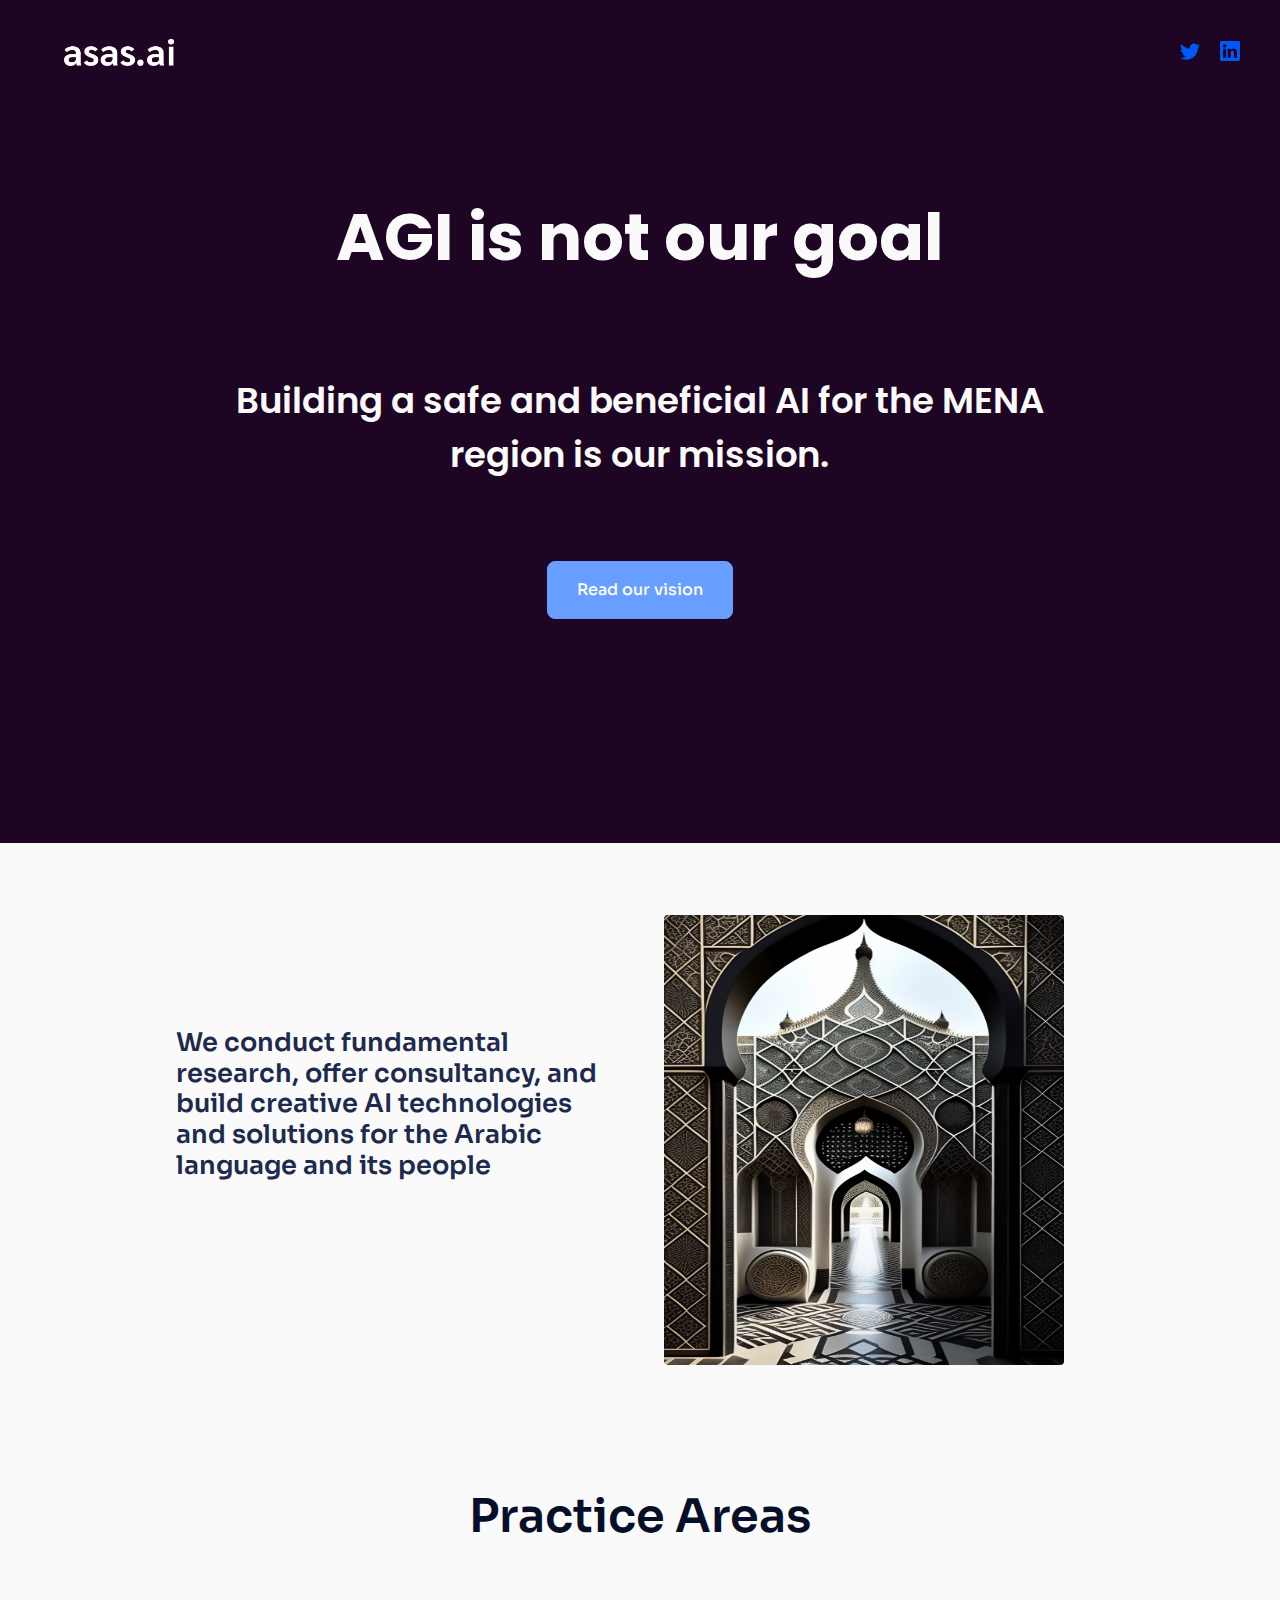
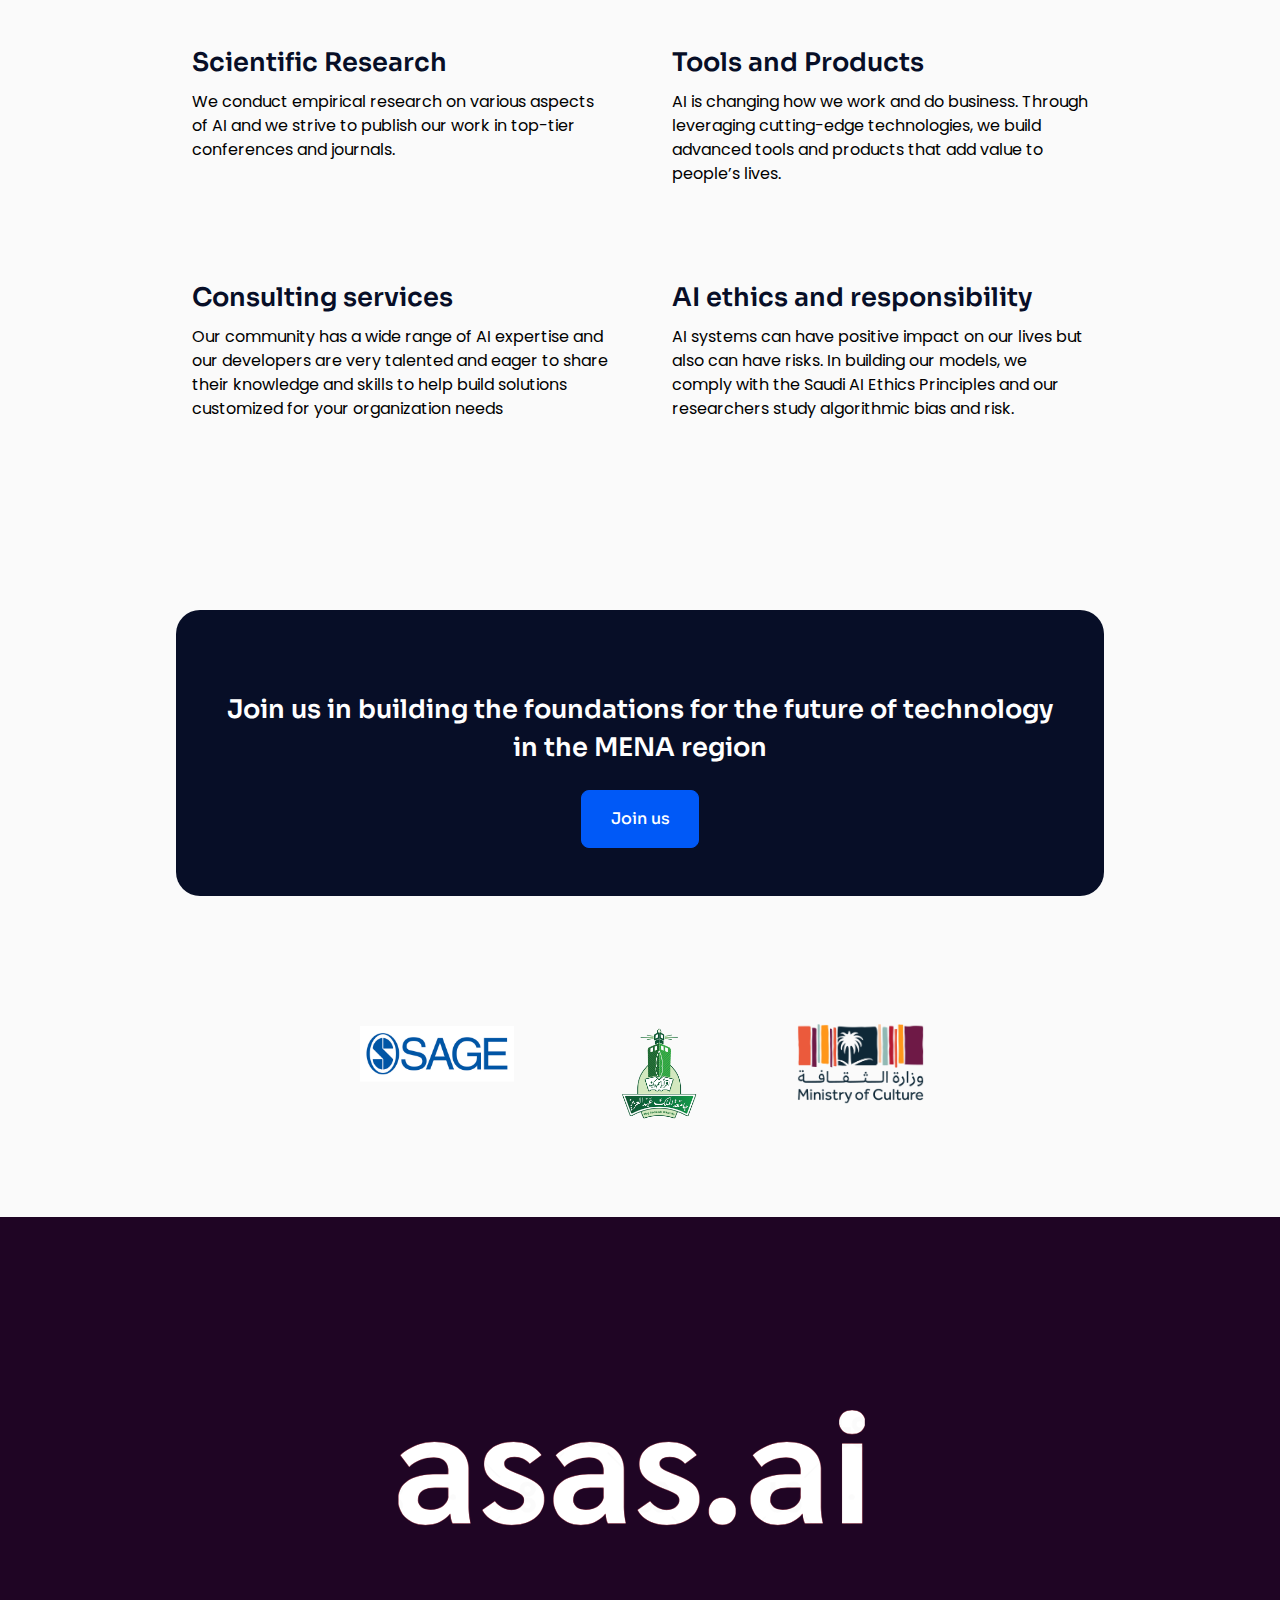
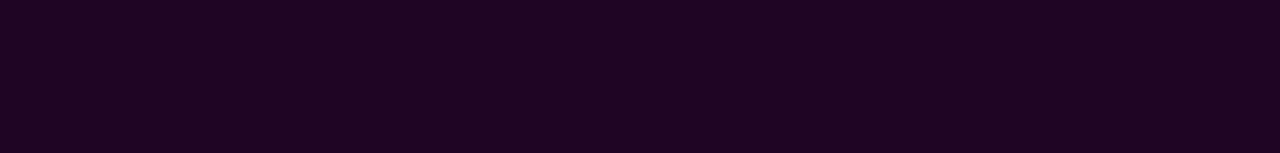
==== index.html @ 3681ce56 "typo fixed" ====
<!DOCTYPE html>
<html lang="en-US" dir="ltr">
  <head>
    <meta charset="utf-8" />
    <meta http-equiv="X-UA-Compatible" content="IE=edge" />
    <meta name="viewport" content="width=device-width, initial-scale=1" />

    <!-- ===============================================-->
    <!--    Document Title-->
    <!-- ===============================================-->
    <title>asas.ai</title>

    <!-- ===============================================-->
    <!--    Favicons-->
    <!-- ===============================================-->
    <!-- <link
      rel="shortcut icon"
      type="image/x-icon"
      href=""
    /> -->

    <!-- ===============================================-->
    <!--    Stylesheets-->
    <!-- ===============================================-->
    <link
      rel="stylesheet"
      crossorigin="anonymous"
      href="https://cdnjs.cloudflare.com/ajax/libs/font-awesome/5.15.2/css/all.min.css"
      integrity="sha512-HK5fgLBL+xu6dm/Ii3z4xhlSUyZgTT9tuc/hSrtw6uzJOvgRr2a9jyxxT1ely+B+xFAmJKVSTbpM/CuL7qxO8w=="
    />
    <link href="assets/css/theme.css" rel="stylesheet" />

    <link href="vendors/swiper/swiper-bundle.min.css" rel="stylesheet" />
  </head>

  <body>
    <!-- ===============================================-->
    <!--    Main Content-->
    <!-- ===============================================-->
    <main class="main" id="top">
      <div class="top-section">
        <nav class="navbar">
          <div class="container-fluid">
            <a class="" href="index.html">
              <img class="logo" src="assets/img/logo_w_s.png" alt="..." />
            </a>
            <ul class="">
              <li class="nav-item p-2">
                <a href="https://twitter.com/Asaslab" target="_blank">
                  <svg
                    xmlns="http://www.w3.org/2000/svg"
                    width="20"
                    height="20"
                    fill="currentColor"
                    class="bi bi-twitter"
                    viewBox="0 0 16 16"
                  >
                    <path
                      d="M5.026 15c6.038 0 9.341-5.003 9.341-9.334 0-.14 0-.282-.006-.422A6.685 6.685 0 0 0 16 3.542a6.658 6.658 0 0 1-1.889.518 3.301 3.301 0 0 0 1.447-1.817 6.533 6.533 0 0 1-2.087.793A3.286 3.286 0 0 0 7.875 6.03a9.325 9.325 0 0 1-6.767-3.429 3.289 3.289 0 0 0 1.018 4.382A3.323 3.323 0 0 1 .64 6.575v.045a3.288 3.288 0 0 0 2.632 3.218 3.203 3.203 0 0 1-.865.115 3.23 3.23 0 0 1-.614-.057 3.283 3.283 0 0 0 3.067 2.277A6.588 6.588 0 0 1 .78 13.58a6.32 6.32 0 0 1-.78-.045A9.344 9.344 0 0 0 5.026 15z"
                    />
                  </svg>
                </a>
              </li>
              <!-- <li class="nav-item p-2">
                <a href="" target="_blank">
                  <svg
                    xmlns="http://www.w3.org/2000/svg"
                    width="20"
                    height="20"
                    fill="currentColor"
                    class="bi bi-discord"
                    viewBox="0 0 16 16"
                  >
                    <path
                      d="M13.545 2.907a13.227 13.227 0 0 0-3.257-1.011.05.05 0 0 0-.052.025c-.141.25-.297.577-.406.833a12.19 12.19 0 0 0-3.658 0 8.258 8.258 0 0 0-.412-.833.051.051 0 0 0-.052-.025c-1.125.194-2.22.534-3.257 1.011a.041.041 0 0 0-.021.018C.356 6.024-.213 9.047.066 12.032c.001.014.01.028.021.037a13.276 13.276 0 0 0 3.995 2.02.05.05 0 0 0 .056-.019c.308-.42.582-.863.818-1.329a.05.05 0 0 0-.01-.059.051.051 0 0 0-.018-.011 8.875 8.875 0 0 1-1.248-.595.05.05 0 0 1-.02-.066.051.051 0 0 1 .015-.019c.084-.063.168-.129.248-.195a.05.05 0 0 1 .051-.007c2.619 1.196 5.454 1.196 8.041 0a.052.052 0 0 1 .053.007c.08.066.164.132.248.195a.051.051 0 0 1-.004.085 8.254 8.254 0 0 1-1.249.594.05.05 0 0 0-.03.03.052.052 0 0 0 .003.041c.24.465.515.909.817 1.329a.05.05 0 0 0 .056.019 13.235 13.235 0 0 0 4.001-2.02.049.049 0 0 0 .021-.037c.334-3.451-.559-6.449-2.366-9.106a.034.034 0 0 0-.02-.019Zm-8.198 7.307c-.789 0-1.438-.724-1.438-1.612 0-.889.637-1.613 1.438-1.613.807 0 1.45.73 1.438 1.613 0 .888-.637 1.612-1.438 1.612Zm5.316 0c-.788 0-1.438-.724-1.438-1.612 0-.889.637-1.613 1.438-1.613.807 0 1.451.73 1.438 1.613 0 .888-.631 1.612-1.438 1.612Z"
                    />
                  </svg>
                </a>
              </li> -->
              <li class="nav-item p-2">
                <a
                  href="https://www.linkedin.com/company/asas-lab/"
                  target="_blank"
                >
                  <svg
                    xmlns="http://www.w3.org/2000/svg"
                    width="20"
                    height="20"
                    fill="currentColor"
                    class="bi bi-linkedin"
                    viewBox="0 0 16 16"
                  >
                    <path
                      d="M0 1.146C0 .513.526 0 1.175 0h13.65C15.474 0 16 .513 16 1.146v13.708c0 .633-.526 1.146-1.175 1.146H1.175C.526 16 0 15.487 0 14.854V1.146zm4.943 12.248V6.169H2.542v7.225h2.401zm-1.2-8.212c.837 0 1.358-.554 1.358-1.248-.015-.709-.52-1.248-1.342-1.248-.822 0-1.359.54-1.359 1.248 0 .694.521 1.248 1.327 1.248h.016zm4.908 8.212V9.359c0-.216.016-.432.08-.586.173-.431.568-.878 1.232-.878.869 0 1.216.662 1.216 1.634v3.865h2.401V9.25c0-2.22-1.184-3.252-2.764-3.252-1.274 0-1.845.7-2.165 1.193v.025h-.016a5.54 5.54 0 0 1 .016-.025V6.169h-2.4c.03.678 0 7.225 0 7.225h2.4z"
                    />
                  </svg>
                </a>
              </li>
            </ul>
          </div>
        </nav>

        <!-- ============================================-->
        <!-- <section> begin ============================-->
        <section class="mt-3">
          <div class="container">
            <div class="row mb-9 text-center">
              <div class="col-md-12 col-lg-12 col-xl-12">
                <p class="display-3 lh-sm">AGI is not our goal</p>
                <p class="display-7 pt-7">
                  Building a safe and beneficial AI for the MENA region is our
                  mission.
                </p>
                <a class="btn btn-info mt-6" href="vision.html" role="button"
                  >Read our vision</a
                >
              </div>
            </div>
          </div>
          <!-- end of .container-->
        </section>
      </div>

      <!-- <section> close ============================-->
      <!-- ============================================-->

      <!-- ============================================-->
      <!-- <section> begin ============================-->
      <section>
        <div class="container">
          <div class="row">
            <div class="col-lg-6 col-md-6 col-s-6">
              <h2 class="text-1000 mt-8">
                We conduct fundamental research, offer consultancy, and build
                creative AI technologies and solutions for the Arabic language
                and its people
              </h2>
            </div>

            <div class="col-lg-6 col-md-6 col-sm-6">
              <div class="p-2">
                <img
                  src="assets/img/gallery/palace.jpeg"
                  class="rounded float-right img-our-focus"
                  alt="..."
                />
              </div>
            </div>
          </div>

          <div class="row pt-8">
            <h1 class="display-6 fw-semi-bold text-center">Practice Areas</h1>
          </div>

          <div class="row mb-4 mt-6">
            <div class="col-md-6">
              <div class="p-3">
                <h2 class="pt-3 lh-base">Scientific Research</h2>
                <p>
                  We conduct empirical research on various aspects of AI and we
                  strive to publish our work in top-tier conferences and
                  journals.
                </p>
              </div>
            </div>

            <div class="col-md-6">
              <div class="p-3">
                <h2 class="pt-3 lh-base">Tools and Products</h2>
                <p>
                  AI is changing how we work and do business. Through leveraging
                  cutting-edge technologies, we build advanced tools and
                  products that add value to people’s lives.
                </p>
              </div>
            </div>
          </div>
          <div class="row mb-4">
            <div class="col-md-6">
              <div class="p-3">
                <h2 class="pt-3 lh-base">Consulting services</h2>
                <p>
                  Our community has a wide range of AI expertise and our
                  developers are very talented and eager to share their
                  knowledge and skills to help build solutions customized for
                  your organization needs
                </p>
              </div>
            </div>
            <div class="col-md-6">
              <div class="p-3">
                <h2 class="pt-3 lh-base">AI ethics and responsibility</h2>
                <p class="mb-0">
                  AI systems can have positive impact on our lives but also can
                  have risks. In building our models, we comply with the Saudi
                  AI Ethics Principles and our researchers study algorithmic
                  bias and risk.
                </p>
              </div>
            </div>
          </div>
        </div>
        <!-- end of .container-->
      </section>

      <!-- <section> close ============================-->
      <!-- ============================================-->

      <!-- ============================================-->
      <!-- <section> begin ============================-->
      <!-- <section class="mt-5">
        <div class="container">
          <div class="text-center">
            <div class="p-5 bg-primary rounded-3">
              <div class="py-3">
                <h4 class="opacity-50 ls-2 lh-base fw-medium">
                  READY TO START
                </h4>
                <h2 class="mt-3 fs-4 fs-sm-7 latter-sp-3 lh-base fw-semi-bold">
                  Start Your Free Trail Today
                </h2>
              </div>
              <div class="flex-center d-flex">
                <button class="btn btn-info">
                  Get Started <span class="fas fa-arrow-right"></span>
                </button>
              </div>
            </div>
          </div>
        </div>
        <!-- end of .container-->
      <!-- </section> -->
      <!-- <section> close ============================-->
      <!-- ============================================-->

      <!-- ============================================-->
      <!-- <section> begin ============================-->
      <!-- <section class="mt-5"> 
        <div class="container">
          <div class="text-center">
            <p class="fs-2 ls-2">SAFLOW</p>
            <h1 class="display-6 fw-semi-bold">How does it work?</h1>
          </div>
          <div class="row mt-6 flex-center justify-content-xl-evenly px-xl-5">
            <div class="col-md-7 col-lg-6 order-md-1">
              <img
                class="w-100"
                src="assets/img/gallery/comment1.png"
                alt="..."
              />
            </div>
            <div class="col-md-5 col-lg-4">
              <h3 class="fs-xl-7 fs-lg-4 fs-md-3 mt-5 mt-md-0">
                How does it work?
              </h3>
              <p class="fs-xl-1 ls-3 pe-xl-2">
                Our landing page template works on all devices, so you only have
                to set it up once, and get beautiful results.
              </p>
            </div>
          </div>
          <div class="row mt-6 flex-center justify-content-xl-evenly px-xl-5">
            <div class="col-md-7 col-lg-6 false">
              <img
                class="w-100"
                src="assets/img/gallery/comment2.png"
                alt="..."
              />
            </div>
            <div class="col-md-5 col-lg-4">
              <h3 class="fs-xl-7 fs-lg-4 fs-md-3 mt-5 mt-md-0">
                How does it work?
              </h3>
              <p class="fs-xl-1 ls-3 pe-xl-2">
                Our landing page template works on all devices, so you only have
                to set it up once, and get beautiful results.
              </p>
            </div>
          </div>
          <div class="row mt-6 flex-center justify-content-xl-evenly px-xl-5">
            <div class="col-md-7 col-lg-6 order-md-1">
              <img
                class="w-100"
                src="assets/img/gallery/comment3.png"
                alt="..."
              />
            </div>
            <div class="col-md-5 col-lg-4">
              <h3 class="fs-xl-7 fs-lg-4 fs-md-3 mt-5 mt-md-0">
                How does it work?
              </h3>
              <p class="fs-xl-1 ls-3 pe-xl-2">
                Our landing page template works on all devices, so you only have
                to set it up once, and get beautiful results.
              </p>
            </div>
          </div>
        </div>
        <!-- end of .container-->
      <!-- </section> -->
      <!-- <section> close ============================-->
      <!-- ============================================-->

      <!-- ============================================-->
      <!-- <section> begin ============================-->
      <!-- <section>
        <div class="container-lg">
          <div class="text-center">
            <p class="fs-2 ls-2">SAFLOW</p>
            <h1 class="display-6 fw-semi-bold">Pricing</h1>
          </div>
          <div class="row flex-center">
            <div class="col-sm-9 col-md-4 mt-3">
              <div
                class="py-5 px-4 px-md-3 px-lg-4 rounded-1 bg-800 plans-cards mt-md-9"
              >
                <p class="fs-2 ls-2">FREE</p>
                <h1 class="display-4 ls-3"><span class="text-600">$</span>0</h1>
                <hr class="hr mt-6 text-1000" />
                <ul class="mt-5 ps-0">
                  <li class="pricing-lists">
                    <i class="fas fa-check-circle fa-lg me-2 text-600"></i
                    >7,000,000+ Events
                  </li>
                  <li class="pricing-lists">
                    <i class="fas fa-check-circle fa-lg me-2 text-600"></i>4
                    Custom Domains
                  </li>
                  <li class="pricing-lists">
                    <i class="fas fa-check-circle fa-lg me-2 text-600"></i
                    >Dedicated Support
                  </li>
                  <li class="pricing-lists">
                    <i class="fas fa-check-circle fa-lg me-2 text-600"></i>12
                    Months History
                  </li>
                  <li class="pricing-lists">
                    <i class="fas fa-check-circle fa-lg me-2 text-600"></i>1
                    Dedicated SSL
                  </li>
                </ul>
                <button class="btn btn-gray mt-4">
                  Get Started <span class="fas fa-arrow-right"></span>
                </button>
              </div>
            </div>
            <div class="col-sm-9 col-md-4 mt-3">
              <div
                class="py-5 px-4 px-md-3 px-lg-4 rounded-1 bg-800 plans-cards mt-0"
              >
                <p class="fs-2 ls-2">BASIC</p>
                <h1 class="display-4 ls-3">
                  <span class="text-600">$</span>23
                </h1>
                <hr class="hr mt-6 text-1000" />
                <ul class="mt-5 ps-0">
                  <li class="pricing-lists">
                    <i class="fas fa-check-circle fa-lg me-2 text-600"></i
                    >7,000,000+ Events
                  </li>
                  <li class="pricing-lists">
                    <i class="fas fa-check-circle fa-lg me-2 text-600"></i>4
                    Custom Domains
                  </li>
                  <li class="pricing-lists">
                    <i class="fas fa-check-circle fa-lg me-2 text-600"></i
                    >Dedicated Support
                  </li>
                  <li class="pricing-lists">
                    <i class="fas fa-check-circle fa-lg me-2 text-600"></i>12
                    Months History
                  </li>
                  <li class="pricing-lists">
                    <i class="fas fa-check-circle fa-lg me-2 text-600"></i>1
                    Dedicated SSL
                  </li>
                </ul>
                <button class="btn btn-gray mt-4">
                  Get Started <span class="fas fa-arrow-right"></span>
                </button>
              </div>
            </div>
            <div class="col-sm-9 col-md-4 mt-3">
              <div
                class="py-5 px-4 px-md-3 px-lg-4 rounded-1 bg-800 plans-cards mt-md-9"
              >
                <p class="fs-2 ls-2">PREMIUM</p>
                <h1 class="display-4 ls-3">
                  <span class="text-600">$</span>59
                </h1>
                <hr class="hr mt-6 text-1000" />
                <ul class="mt-5 ps-0">
                  <li class="pricing-lists">
                    <i class="fas fa-check-circle fa-lg me-2 text-600"></i
                    >7,000,000+ Events
                  </li>
                  <li class="pricing-lists">
                    <i class="fas fa-check-circle fa-lg me-2 text-600"></i>4
                    Custom Domains
                  </li>
                  <li class="pricing-lists">
                    <i class="fas fa-check-circle fa-lg me-2 text-600"></i
                    >Dedicated Support
                  </li>
                  <li class="pricing-lists">
                    <i class="fas fa-check-circle fa-lg me-2 text-600"></i>12
                    Months History
                  </li>
                  <li class="pricing-lists">
                    <i class="fas fa-check-circle fa-lg me-2 text-600"></i>1
                    Dedicated SSL
                  </li>
                </ul>
                <button class="btn btn-gray mt-4">
                  Get Started <span class="fas fa-arrow-right"></span>
                </button>
              </div>
            </div>
          </div>
        </div>
        <!-- end of .container-->
      <!-- </section>  -->
      <!-- <section> close ============================-->
      <!-- ============================================-->

      <!-- ============================================-->
      <!-- <section> begin ============================-->
      <section>
        <div class="container">
          <div class="text-center text-xl-start">
            <div
              class="p-5 bg-900 rounded-3 d-flex flex-column justify-content-xl-between flex-xl-row"
            >
              <div class="py-3">
                <h5 class="mt-3 fs-4 fc-w lh-base fw-semi-bold">
                  Join us in building the foundations for the future of
                  technology in the MENA region
                </h5>
              </div>
              <div class="flex-center d-flex">
                <a
                  class="btn btn-primary"
                  href="https://fm.addxt.com/form/?vf=1FAIpQLSeaoC5AywyMVsmrosm1W69YBozE4AfyBteLz8VtdduigK4FlQ"
                  target="_blank"
                >
                  Join us <span class="fas fa-arrow-right"></span
                ></a>
              </div>
            </div>
          </div>
        </div>
        <!-- end of .container-->
      </section>
      <!-- <section> close ============================-->
      <!-- ============================================-->

      <!-- ============================================-->
      <!-- <section> begin ============================-->
      <!-- <section>
        <div class="row pt-8">
          <h1 class="display-6 fw-semi-bold offset-1">Products</h1>
          </div>
      </section> -->
      <!-- <section> close ============================-->
      <!-- ============================================-->

      <!-- ============================================-->
      <!-- <section> begin ============================-->
      <section>
        <div class="container">
          <div class="row mx-md-5 px-md-5 d-flex justify-content-evenly mb-4">
            <div class="col-md-4 col-sm-6 col-lg-auto mt-5 mt-lg-0 text-center">
              <img
                src="assets/img/gallery/brands/SAGE_Logo.png"
                alt="Sage"
                style="height: 60px"
              />
            </div>
            <div class="col-md-4 col-sm-6 col-lg-auto mt-5 mt-lg-0 text-center">
              <img
                src="assets/img/gallery/brands/KAU_logo.png"
                alt="KAU"
                style="height: 100px"
              />
            </div>
            <div class="col-md-4 col-sm-6 col-lg-auto mt-5 mt-lg-0 text-center">
              <img
                src="assets/img/gallery/brands/culture_logo.png"
                alt="Amazon"
                style="height: 80px"
              />
            </div>
          </div>
          <div class="px-xl-8 px-md-7">
            <!-- <hr class="mt-7 text-1000" /> -->
          </div>
        </div>
        <!-- end of .container-->
      </section>
      <!-- <section> close ============================-->
      <!-- ============================================-->

      <!-- ============================================-->
      <!-- <section> begin ============================-->
      <section class="bg-primary">
        <div class="container">
          <div class="row">
            <div class="col-md-12 col-xl-12 pt-2 pt-xl-12 text-center">
              <!-- <p class="mb-0 text-center text-xl-end"> -->
              <!-- <a class="text-300 text-decoration-none footer-link" href="#!">
                  Terms &amp; conditon </a
                ><a
                  class="text-300 text-decoration-none footer-link ps-4"
                  href="#!"
                  >Privacy Policy
                </a> -->
              <a class="" href="index.html">
                <img class="img-fluid" src="assets/img/logo_w.png" alt="..." />
              </a>
              <!-- </p> -->
            </div>
          </div>
        </div>
        <!-- end of .container-->
      </section>
      <!-- <section> close ============================-->
      <!-- ============================================-->
    </main>
    <!-- ===============================================-->
    <!--    End of Main Content-->
    <!-- ===============================================-->

    <!-- ===============================================-->
    <!--    JavaScripts-->
    <!-- ===============================================-->
    <script src="vendors/@popperjs/popper.min.js"></script>
    <script src="vendors/bootstrap/bootstrap.min.js"></script>
    <script src="vendors/is/is.min.js"></script>
    <script src="vendors/swiper/swiper-bundle.min.js"></script>
    <link rel="preconnect" href="https://fonts.gstatic.com" />
    <link
      href="https://fonts.googleapis.com/css2?family=Sora:wght@100;200;300;400;500;600;700;800&amp;display=swap"
      rel="stylesheet"
    />
    <script src="assets/js/theme.js"></script>

    <link
      href="https://fonts.googleapis.com/css2?family=Poppins:ital,wght@0,200;0,300;0,400;0,500;0,600;0,700;0,800;0,900;1,200;1,300;1,400&amp;display=swap"
      rel="stylesheet"
    />
  </body>
</html>
---- assets/css/theme.css ----
/* -------------------------------------------------------------------------- */
/*                                 Theme                                      */
/* -------------------------------------------------------------------------- */
/* prettier-ignore */
/* -------------------------------------------------------------------------- */
/*                                  Utilities                                 */
/* -------------------------------------------------------------------------- */
/*-----------------------------------------------
|   Bootstrap Styles
-----------------------------------------------*/
/*!
 * Bootstrap v5.0.0-alpha1 (https://getbootstrap.com/)
 * Copyright 2011-2020 The Bootstrap Authors
 * Copyright 2011-2020 Twitter, Inc.
 * Licensed under MIT (https://github.com/twbs/bootstrap/blob/main/LICENSE)
 */
:root {
  --bs-blue: #0059f7;
  --bs-indigo: #53acf8;
  --bs-purple: #ad45f6;
  --bs-pink: #f6458e;
  --bs-red: #f55767;
  --bs-orange: #f6d845;
  --bs-yellow: #ffa024;
  --bs-green: #66bb6a;
  --bs-teal: #299ef3;
  --bs-cyan: #689eff;
  --bs-white: #fff;
  --bs-gray: #4e5a85;
  --bs-gray-dark: #081131;
  --bs-primary: #0059f7;
  --bs-secondary: #162044;
  --bs-success: #66bb6a;
  --bs-info: #689eff;
  --bs-warning: #ffa024;
  --bs-danger: #f55767;
  --bs-light: #f9fafd;
  --bs-dark: #070e27;
  --bs-gray: #4e5a85;
  --bs-font-sans-serif: "Sora", "sans-serif", -apple-system, BlinkMacSystemFont,
    "Segoe UI", "Helvetica Neue", Arial, sans-serif, "Apple Color Emoji",
    "Segoe UI Emoji", "Segoe UI Symbol";
  --bs-font-monospace: "SFMono-Regular", Menlo, Monaco, Consolas,
    "Liberation Mono", "Courier New", monospace;
  --bs-gradient: linear-gradient(
    180deg,
    rgba(255, 255, 255, 0.15),
    rgba(255, 255, 255, 0)
  );
}

*,
*::before,
*::after {
  -webkit-box-sizing: border-box;
  box-sizing: border-box;
}

@media (prefers-reduced-motion: no-preference) {
  :root {
    scroll-behavior: smooth;
  }
}

body {
  margin: 0;
  font-family: "Poppins", -apple-system, BlinkMacSystemFont, "Segoe UI",
    "Helvetica Neue", Arial, sans-serif, "Apple Color Emoji", "Segoe UI Emoji",
    "Segoe UI Symbol";
  font-size: 1rem;
  font-weight: 400;
  line-height: 1.5;
  -webkit-text-size-adjust: 100%;
  -webkit-tap-highlight-color: rgba(0, 0, 0, 0);
}

[tabindex="-1"]:focus:not(:focus-visible) {
  outline: 0 !important;
}
.top-section {
  color: #fafafa;
  background-color: #1f0524;
}

.img-our-focus {
  height: 450px;
  width: 400px
}
.logo {
  height: 100px;

}
.fc-w {
  color: white;
}
hr {
  margin: 1rem 0;
  color: #ccd2e9;
  background-color: currentColor;
  border: 0;
  opacity: 1;
}

hr:not([size]) {
  height: 1px;
}

h1,
.h1,
h2,
.h2,
h3,
.h3,
h4,
.h4,
h5,
.h5,
h6,
.h6 {
  margin-top: 0;
  margin-bottom: 0.5rem;
  font-family: "Sora", "sans-serif", -apple-system, BlinkMacSystemFont,
    "Segoe UI", "Helvetica Neue", Arial, sans-serif, "Apple Color Emoji",
    "Segoe UI Emoji", "Segoe UI Symbol";
  font-weight: 600;
  line-height: 1.2;
  color: #070e27;
}

h1,
.h1 {
  font-size: calc(1.3052rem + 0.66244vw);
}

@media (min-width: 1200px) {
  h1,
  .h1 {
    font-size: 1.80203rem;
  }
}

h2,
.h2 {
  font-size: calc(1.28518rem + 0.42217vw);
}

@media (min-width: 1200px) {
  h2,
  .h2 {
    font-size: 1.60181rem;
  }
}

h3,
.h3 {
  font-size: calc(1.26738rem + 0.20859vw);
}

@media (min-width: 1200px) {
  h3,
  .h3 {
    font-size: 1.42383rem;
  }
}

h4,
.h4 {
  font-size: calc(1.25156rem + 0.01875vw);
}

@media (min-width: 1200px) {
  h4,
  .h4 {
    font-size: 1.26563rem;
  }
}

h5,
.h5 {
  font-size: 1.125rem;
}

h6,
.h6 {
  font-size: 0.88889rem;
}

p {
  margin-top: 0;
  margin-bottom: 1rem;
}

abbr[title],
abbr[data-bs-original-title] {
  text-decoration: underline;
  -webkit-text-decoration: underline dotted;
  text-decoration: underline dotted;
  cursor: help;
  -webkit-text-decoration-skip-ink: none;
  text-decoration-skip-ink: none;
}

address {
  margin-bottom: 1rem;
  font-style: normal;
  line-height: inherit;
}

ol,
ul {
  padding-left: 2rem;
}

ol,
ul,
dl {
  margin-top: 0;
  margin-bottom: 1rem;
}

ol ol,
ul ul,
ol ul,
ul ol {
  margin-bottom: 0;
}

dt {
  font-weight: 700;
}

dd {
  margin-bottom: 0.5rem;
  margin-left: 0;
}

blockquote {
  margin: 0 0 1rem;
}

b,
strong {
  font-weight: 800;
}

small,
.small {
  font-size: 75%;
}

mark,
.mark {
  padding: 0.2em;
  background-color: #fcf8e3;
}

sub,
sup {
  position: relative;
  font-size: 0.75em;
  line-height: 0;
  vertical-align: baseline;
}

sub {
  bottom: -0.25em;
}

sup {
  top: -0.5em;
}

a {
  color: #0059f7;
  text-decoration: none;
}

a:hover {
  color: #0047c6;
  text-decoration: underline;
}

a:not([href]):not([class]),
a:not([href]):not([class]):hover {
  color: inherit;
  text-decoration: none;
}

pre,
code,
kbd,
samp {
  font-family: var(--bs-font-monospace);
  font-size: 1em;
  direction: ltr /* rtl:ignore */;
  unicode-bidi: bidi-override;
}

pre {
  display: block;
  margin-top: 0;
  margin-bottom: 1rem;
  overflow: auto;
  font-size: 75%;
}

pre code {
  font-size: inherit;
  color: inherit;
  word-break: normal;
}

code {
  font-size: 75%;
  color: #f6458e;
  word-wrap: break-word;
}

a > code {
  color: inherit;
}

kbd {
  padding: 0.2rem 0.4rem;
  font-size: 75%;
  color: #fff;
  background-color: #070e27;
  border-radius: 1rem;
}

kbd kbd {
  padding: 0;
  font-size: 1em;
  font-weight: 700;
}

figure {
  margin: 0 0 1rem;
}

img,
svg {
  vertical-align: middle;
}

table {
  caption-side: bottom;
  border-collapse: collapse;
}

caption {
  padding-top: 0.5rem;
  padding-bottom: 0.5rem;
  color: #7e8bb6;
  text-align: left;
}

th {
  text-align: inherit;
  text-align: -webkit-match-parent;
}

thead,
tbody,
tfoot,
tr,
td,
th {
  border-color: inherit;
  border-style: solid;
  border-width: 0;
}

label {
  display: inline-block;
}

button {
  border-radius: 0;
}

button:focus:not(:focus-visible) {
  outline: 0;
}

input,
button,
select,
optgroup,
textarea {
  margin: 0;
  font-family: inherit;
  font-size: inherit;
  line-height: inherit;
}

button,
select {
  text-transform: none;
}

[role="button"] {
  cursor: pointer;
}

select {
  word-wrap: normal;
}

[list]::-webkit-calendar-picker-indicator {
  display: none;
}

button,
[type="button"],
[type="reset"],
[type="submit"] {
  -webkit-appearance: button;
}

button:not(:disabled),
[type="button"]:not(:disabled),
[type="reset"]:not(:disabled),
[type="submit"]:not(:disabled) {
  cursor: pointer;
}

::-moz-focus-inner {
  padding: 0;
  border-style: none;
}

textarea {
  resize: vertical;
}

fieldset {
  min-width: 0;
  padding: 0;
  margin: 0;
  border: 0;
}

legend {
  float: left;
  width: 100%;
  padding: 0;
  margin-bottom: 0.5rem;
  font-size: calc(1.275rem + 0.3vw);
  line-height: inherit;
}

@media (min-width: 1200px) {
  legend {
    font-size: 1.5rem;
  }
}

legend + * {
  clear: left;
}

::-webkit-datetime-edit-fields-wrapper,
::-webkit-datetime-edit-text,
::-webkit-datetime-edit-minute,
::-webkit-datetime-edit-hour-field,
::-webkit-datetime-edit-day-field,
::-webkit-datetime-edit-month-field,
::-webkit-datetime-edit-year-field {
  padding: 0;
}

::-webkit-inner-spin-button {
  height: auto;
}

[type="search"] {
  outline-offset: -2px;
  -webkit-appearance: textfield;
}

/* rtl:raw:
[type="tel"],
[type="url"],
[type="email"],
[type="number"] {
  direction: ltr;
}
*/
::-webkit-search-decoration {
  -webkit-appearance: none;
}

::-webkit-color-swatch-wrapper {
  padding: 0;
}

::file-selector-button {
  font: inherit;
}

::-webkit-file-upload-button {
  font: inherit;
  -webkit-appearance: button;
}

output {
  display: inline-block;
}

iframe {
  border: 0;
}

summary {
  display: list-item;
  cursor: pointer;
}

progress {
  vertical-align: baseline;
}

[hidden] {
  display: none !important;
}

.lead {
  font-size: 1.2rem;
  font-weight: 400;
}

.display-1 {
  font-size: calc(1.64516rem + 4.7419vw);
  font-weight: 700;
  line-height: 1;
}

@media (min-width: 1200px) {
  .display-1 {
    font-size: 5.20158rem;
  }
}

.display-2 {
  font-size: calc(1.58736rem + 4.04835vw);
  font-weight: 700;
  line-height: 1;
}

@media (min-width: 1200px) {
  .display-2 {
    font-size: 4.62363rem;
  }
}

.display-3 {
  font-size: calc(1.53599rem + 3.43187vw);
  font-weight: 700;
  line-height: 1;
}

@media (min-width: 1200px) {
  .display-3 {
    font-size: 4.10989rem;
  }
}

.display-4 {
  font-size: calc(1.49032rem + 2.88388vw);
  font-weight: 700;
  line-height: 1;
}

@media (min-width: 1200px) {
  .display-4 {
    font-size: 3.65324rem;
  }
}

.display-5 {
  font-size: calc(1.44973rem + 2.39679vw);
  font-weight: 700;
  line-height: 1;
}

@media (min-width: 1200px) {
  .display-5 {
    font-size: 3.24732rem;
  }
}

.display-6 {
  font-size: calc(1.41365rem + 1.96381vw);
  font-weight: 700;
  line-height: 1;
}

@media (min-width: 1200px) {
  .display-6 {
    font-size: 2.88651rem;
  }
}

.display-7 {
  font-size: calc(1.38736rem + 1.24835vw);
  font-weight: 600;
  line-height: 1.5;
}

@media (min-width: 1200px) {
  .display-7 {
    font-size: 2.22363rem;
  }
}

.list-unstyled {
  padding-left: 0;
  list-style: none;
}

.list-inline {
  padding-left: 0;
  list-style: none;
}

.list-inline-item {
  display: inline-block;
}

.list-inline-item:not(:last-child) {
  margin-right: 0.5rem;
}

.initialism {
  font-size: 75%;
  text-transform: uppercase;
}

.blockquote {
  margin-bottom: 1rem;
  font-size: 1.2rem;
}

.blockquote > :last-child {
  margin-bottom: 0;
}

.blockquote-footer {
  margin-top: -1rem;
  margin-bottom: 1rem;
  font-size: 75%;
  color: #4e5a85;
}

.blockquote-footer::before {
  content: "\2014\00A0";
}

.img-fluid {
  max-width: 100%;
  height: auto;
}

.img-thumbnail {
  padding: 0.25rem;
  background-color: #070e27;
  border: 1px solid #ccd2e9;
  border-radius: 0.25rem;
  max-width: 100%;
  height: auto;
}

.figure {
  display: inline-block;
}

.figure-img {
  margin-bottom: 0.5rem;
  line-height: 1;
}

.figure-caption {
  font-size: 75%;
  color: #4e5a85;
}

.container,
.container-fluid,
.container-sm,
.container-md,
.container-lg,
.container-xl,
.container-xxl {
  width: 100%;
  padding-right: var(--bs-gutter-x, 1rem);
  padding-left: var(--bs-gutter-x, 1rem);
  margin-right: auto;
  margin-left: auto;
}

@media (min-width: 576px) {
  .container,
  .container-sm {
    max-width: 540px;
  }
}

@media (min-width: 768px) {
  .container,
  .container-sm,
  .container-md {
    max-width: 720px;
  }
}

@media (min-width: 992px) {
  .container,
  .container-sm,
  .container-md,
  .container-lg {
    max-width: 960px;
  }
}

@media (min-width: 1300px) {
  .container,
  .container-sm,
  .container-md,
  .container-lg,
  .container-xl {
    max-width: 1240px;
  }
}

@media (min-width: 1540px) {
  .container,
  .container-sm,
  .container-md,
  .container-lg,
  .container-xl,
  .container-xxl {
    max-width: 1480px;
  }
}

.row {
  --bs-gutter-x: 2rem;
  --bs-gutter-y: 0;
  display: -webkit-box;
  display: -ms-flexbox;
  display: flex;
  -ms-flex-wrap: wrap;
  flex-wrap: wrap;
  margin-top: calc(var(--bs-gutter-y) * -1);
  margin-right: calc(var(--bs-gutter-x) / -2);
  margin-left: calc(var(--bs-gutter-x) / -2);
}

.row > * {
  -ms-flex-negative: 0;
  flex-shrink: 0;
  width: 100%;
  max-width: 100%;
  padding-right: calc(var(--bs-gutter-x) / 2);
  padding-left: calc(var(--bs-gutter-x) / 2);
  margin-top: var(--bs-gutter-y);
}

.col {
  -webkit-box-flex: 1;
  -ms-flex: 1 0 0%;
  flex: 1 0 0%;
}

.row-cols-auto > * {
  -webkit-box-flex: 0;
  -ms-flex: 0 0 auto;
  flex: 0 0 auto;
  width: auto;
}

.row-cols-1 > * {
  -webkit-box-flex: 0;
  -ms-flex: 0 0 auto;
  flex: 0 0 auto;
  width: 100%;
}

.row-cols-2 > * {
  -webkit-box-flex: 0;
  -ms-flex: 0 0 auto;
  flex: 0 0 auto;
  width: 50%;
}

.row-cols-3 > * {
  -webkit-box-flex: 0;
  -ms-flex: 0 0 auto;
  flex: 0 0 auto;
  width: 33.33333%;
}

.row-cols-4 > * {
  -webkit-box-flex: 0;
  -ms-flex: 0 0 auto;
  flex: 0 0 auto;
  width: 25%;
}

.row-cols-5 > * {
  -webkit-box-flex: 0;
  -ms-flex: 0 0 auto;
  flex: 0 0 auto;
  width: 20%;
}

.row-cols-6 > * {
  -webkit-box-flex: 0;
  -ms-flex: 0 0 auto;
  flex: 0 0 auto;
  width: 16.66667%;
}

.col-auto {
  -webkit-box-flex: 0;
  -ms-flex: 0 0 auto;
  flex: 0 0 auto;
  width: auto;
}

.col-1 {
  -webkit-box-flex: 0;
  -ms-flex: 0 0 auto;
  flex: 0 0 auto;
  width: 8.33333%;
}

.col-2 {
  -webkit-box-flex: 0;
  -ms-flex: 0 0 auto;
  flex: 0 0 auto;
  width: 16.66667%;
}

.col-3 {
  -webkit-box-flex: 0;
  -ms-flex: 0 0 auto;
  flex: 0 0 auto;
  width: 25%;
}

.col-4 {
  -webkit-box-flex: 0;
  -ms-flex: 0 0 auto;
  flex: 0 0 auto;
  width: 33.33333%;
}

.col-5 {
  -webkit-box-flex: 0;
  -ms-flex: 0 0 auto;
  flex: 0 0 auto;
  width: 41.66667%;
}

.col-6 {
  -webkit-box-flex: 0;
  -ms-flex: 0 0 auto;
  flex: 0 0 auto;
  width: 50%;
}

.col-7 {
  -webkit-box-flex: 0;
  -ms-flex: 0 0 auto;
  flex: 0 0 auto;
  width: 58.33333%;
}

.col-8 {
  -webkit-box-flex: 0;
  -ms-flex: 0 0 auto;
  flex: 0 0 auto;
  width: 66.66667%;
}

.col-9 {
  -webkit-box-flex: 0;
  -ms-flex: 0 0 auto;
  flex: 0 0 auto;
  width: 75%;
}

.col-10 {
  -webkit-box-flex: 0;
  -ms-flex: 0 0 auto;
  flex: 0 0 auto;
  width: 83.33333%;
}

.col-11 {
  -webkit-box-flex: 0;
  -ms-flex: 0 0 auto;
  flex: 0 0 auto;
  width: 91.66667%;
}

.col-12 {
  -webkit-box-flex: 0;
  -ms-flex: 0 0 auto;
  flex: 0 0 auto;
  width: 100%;
}

.offset-1 {
  margin-left: 8.33333%;
}

.offset-2 {
  margin-left: 16.66667%;
}

.offset-3 {
  margin-left: 25%;
}

.offset-4 {
  margin-left: 33.33333%;
}

.offset-5 {
  margin-left: 41.66667%;
}

.offset-6 {
  margin-left: 50%;
}

.offset-7 {
  margin-left: 58.33333%;
}

.offset-8 {
  margin-left: 66.66667%;
}

.offset-9 {
  margin-left: 75%;
}

.offset-10 {
  margin-left: 83.33333%;
}

.offset-11 {
  margin-left: 91.66667%;
}

.g-0,
.gx-0 {
  --bs-gutter-x: 0;
}

.g-0,
.gy-0 {
  --bs-gutter-y: 0;
}

.g-1,
.gx-1 {
  --bs-gutter-x: 0.25rem;
}

.g-1,
.gy-1 {
  --bs-gutter-y: 0.25rem;
}

.g-2,
.gx-2 {
  --bs-gutter-x: 0.5rem;
}

.g-2,
.gy-2 {
  --bs-gutter-y: 0.5rem;
}

.g-3,
.gx-3 {
  --bs-gutter-x: 1rem;
}

.g-3,
.gy-3 {
  --bs-gutter-y: 1rem;
}

.g-4,
.gx-4 {
  --bs-gutter-x: 1.8rem;
}

.g-4,
.gy-4 {
  --bs-gutter-y: 1.8rem;
}

.g-5,
.gx-5 {
  --bs-gutter-x: 3rem;
}

.g-5,
.gy-5 {
  --bs-gutter-y: 3rem;
}

.g-6,
.gx-6 {
  --bs-gutter-x: 4rem;
}

.g-6,
.gy-6 {
  --bs-gutter-y: 4rem;
}

.g-7,
.gx-7 {
  --bs-gutter-x: 5rem;
}

.g-7,
.gy-7 {
  --bs-gutter-y: 5rem;
}

.g-8,
.gx-8 {
  --bs-gutter-x: 7.5rem;
}

.g-8,
.gy-8 {
  --bs-gutter-y: 7.5rem;
}

.g-9,
.gx-9 {
  --bs-gutter-x: 10rem;
}

.g-9,
.gy-9 {
  --bs-gutter-y: 10rem;
}

.g-10,
.gx-10 {
  --bs-gutter-x: 12.5rem;
}

.g-10,
.gy-10 {
  --bs-gutter-y: 12.5rem;
}

.g-11,
.gx-11 {
  --bs-gutter-x: 15rem;
}

.g-11,
.gy-11 {
  --bs-gutter-y: 15rem;
}

@media (min-width: 576px) {
  .col-sm {
    -webkit-box-flex: 1;
    -ms-flex: 1 0 0%;
    flex: 1 0 0%;
  }
  .row-cols-sm-auto > * {
    -webkit-box-flex: 0;
    -ms-flex: 0 0 auto;
    flex: 0 0 auto;
    width: auto;
  }
  .row-cols-sm-1 > * {
    -webkit-box-flex: 0;
    -ms-flex: 0 0 auto;
    flex: 0 0 auto;
    width: 100%;
  }
  .row-cols-sm-2 > * {
    -webkit-box-flex: 0;
    -ms-flex: 0 0 auto;
    flex: 0 0 auto;
    width: 50%;
  }
  .row-cols-sm-3 > * {
    -webkit-box-flex: 0;
    -ms-flex: 0 0 auto;
    flex: 0 0 auto;
    width: 33.33333%;
  }
  .row-cols-sm-4 > * {
    -webkit-box-flex: 0;
    -ms-flex: 0 0 auto;
    flex: 0 0 auto;
    width: 25%;
  }
  .row-cols-sm-5 > * {
    -webkit-box-flex: 0;
    -ms-flex: 0 0 auto;
    flex: 0 0 auto;
    width: 20%;
  }
  .row-cols-sm-6 > * {
    -webkit-box-flex: 0;
    -ms-flex: 0 0 auto;
    flex: 0 0 auto;
    width: 16.66667%;
  }
  .col-sm-auto {
    -webkit-box-flex: 0;
    -ms-flex: 0 0 auto;
    flex: 0 0 auto;
    width: auto;
  }
  .col-sm-1 {
    -webkit-box-flex: 0;
    -ms-flex: 0 0 auto;
    flex: 0 0 auto;
    width: 8.33333%;
  }
  .col-sm-2 {
    -webkit-box-flex: 0;
    -ms-flex: 0 0 auto;
    flex: 0 0 auto;
    width: 16.66667%;
  }
  .col-sm-3 {
    -webkit-box-flex: 0;
    -ms-flex: 0 0 auto;
    flex: 0 0 auto;
    width: 25%;
  }
  .col-sm-4 {
    -webkit-box-flex: 0;
    -ms-flex: 0 0 auto;
    flex: 0 0 auto;
    width: 33.33333%;
  }
  .col-sm-5 {
    -webkit-box-flex: 0;
    -ms-flex: 0 0 auto;
    flex: 0 0 auto;
    width: 41.66667%;
  }
  .col-sm-6 {
    -webkit-box-flex: 0;
    -ms-flex: 0 0 auto;
    flex: 0 0 auto;
    width: 50%;
  }
  .col-sm-7 {
    -webkit-box-flex: 0;
    -ms-flex: 0 0 auto;
    flex: 0 0 auto;
    width: 58.33333%;
  }
  .col-sm-8 {
    -webkit-box-flex: 0;
    -ms-flex: 0 0 auto;
    flex: 0 0 auto;
    width: 66.66667%;
  }
  .col-sm-9 {
    -webkit-box-flex: 0;
    -ms-flex: 0 0 auto;
    flex: 0 0 auto;
    width: 75%;
  }
  .col-sm-10 {
    -webkit-box-flex: 0;
    -ms-flex: 0 0 auto;
    flex: 0 0 auto;
    width: 83.33333%;
  }
  .col-sm-11 {
    -webkit-box-flex: 0;
    -ms-flex: 0 0 auto;
    flex: 0 0 auto;
    width: 91.66667%;
  }
  .col-sm-12 {
    -webkit-box-flex: 0;
    -ms-flex: 0 0 auto;
    flex: 0 0 auto;
    width: 100%;
  }
  .offset-sm-0 {
    margin-left: 0;
  }
  .offset-sm-1 {
    margin-left: 8.33333%;
  }
  .offset-sm-2 {
    margin-left: 16.66667%;
  }
  .offset-sm-3 {
    margin-left: 25%;
  }
  .offset-sm-4 {
    margin-left: 33.33333%;
  }
  .offset-sm-5 {
    margin-left: 41.66667%;
  }
  .offset-sm-6 {
    margin-left: 50%;
  }
  .offset-sm-7 {
    margin-left: 58.33333%;
  }
  .offset-sm-8 {
    margin-left: 66.66667%;
  }
  .offset-sm-9 {
    margin-left: 75%;
  }
  .offset-sm-10 {
    margin-left: 83.33333%;
  }
  .offset-sm-11 {
    margin-left: 91.66667%;
  }
  .g-sm-0,
  .gx-sm-0 {
    --bs-gutter-x: 0;
  }
  .g-sm-0,
  .gy-sm-0 {
    --bs-gutter-y: 0;
  }
  .g-sm-1,
  .gx-sm-1 {
    --bs-gutter-x: 0.25rem;
  }
  .g-sm-1,
  .gy-sm-1 {
    --bs-gutter-y: 0.25rem;
  }
  .g-sm-2,
  .gx-sm-2 {
    --bs-gutter-x: 0.5rem;
  }
  .g-sm-2,
  .gy-sm-2 {
    --bs-gutter-y: 0.5rem;
  }
  .g-sm-3,
  .gx-sm-3 {
    --bs-gutter-x: 1rem;
  }
  .g-sm-3,
  .gy-sm-3 {
    --bs-gutter-y: 1rem;
  }
  .g-sm-4,
  .gx-sm-4 {
    --bs-gutter-x: 1.8rem;
  }
  .g-sm-4,
  .gy-sm-4 {
    --bs-gutter-y: 1.8rem;
  }
  .g-sm-5,
  .gx-sm-5 {
    --bs-gutter-x: 3rem;
  }
  .g-sm-5,
  .gy-sm-5 {
    --bs-gutter-y: 3rem;
  }
  .g-sm-6,
  .gx-sm-6 {
    --bs-gutter-x: 4rem;
  }
  .g-sm-6,
  .gy-sm-6 {
    --bs-gutter-y: 4rem;
  }
  .g-sm-7,
  .gx-sm-7 {
    --bs-gutter-x: 5rem;
  }
  .g-sm-7,
  .gy-sm-7 {
    --bs-gutter-y: 5rem;
  }
  .g-sm-8,
  .gx-sm-8 {
    --bs-gutter-x: 7.5rem;
  }
  .g-sm-8,
  .gy-sm-8 {
    --bs-gutter-y: 7.5rem;
  }
  .g-sm-9,
  .gx-sm-9 {
    --bs-gutter-x: 10rem;
  }
  .g-sm-9,
  .gy-sm-9 {
    --bs-gutter-y: 10rem;
  }
  .g-sm-10,
  .gx-sm-10 {
    --bs-gutter-x: 12.5rem;
  }
  .g-sm-10,
  .gy-sm-10 {
    --bs-gutter-y: 12.5rem;
  }
  .g-sm-11,
  .gx-sm-11 {
    --bs-gutter-x: 15rem;
  }
  .g-sm-11,
  .gy-sm-11 {
    --bs-gutter-y: 15rem;
  }
}

@media (min-width: 768px) {
  .col-md {
    -webkit-box-flex: 1;
    -ms-flex: 1 0 0%;
    flex: 1 0 0%;
  }
  .row-cols-md-auto > * {
    -webkit-box-flex: 0;
    -ms-flex: 0 0 auto;
    flex: 0 0 auto;
    width: auto;
  }
  .row-cols-md-1 > * {
    -webkit-box-flex: 0;
    -ms-flex: 0 0 auto;
    flex: 0 0 auto;
    width: 100%;
  }
  .row-cols-md-2 > * {
    -webkit-box-flex: 0;
    -ms-flex: 0 0 auto;
    flex: 0 0 auto;
    width: 50%;
  }
  .row-cols-md-3 > * {
    -webkit-box-flex: 0;
    -ms-flex: 0 0 auto;
    flex: 0 0 auto;
    width: 33.33333%;
  }
  .row-cols-md-4 > * {
    -webkit-box-flex: 0;
    -ms-flex: 0 0 auto;
    flex: 0 0 auto;
    width: 25%;
  }
  .row-cols-md-5 > * {
    -webkit-box-flex: 0;
    -ms-flex: 0 0 auto;
    flex: 0 0 auto;
    width: 20%;
  }
  .row-cols-md-6 > * {
    -webkit-box-flex: 0;
    -ms-flex: 0 0 auto;
    flex: 0 0 auto;
    width: 16.66667%;
  }
  .col-md-auto {
    -webkit-box-flex: 0;
    -ms-flex: 0 0 auto;
    flex: 0 0 auto;
    width: auto;
  }
  .col-md-1 {
    -webkit-box-flex: 0;
    -ms-flex: 0 0 auto;
    flex: 0 0 auto;
    width: 8.33333%;
  }
  .col-md-2 {
    -webkit-box-flex: 0;
    -ms-flex: 0 0 auto;
    flex: 0 0 auto;
    width: 16.66667%;
  }
  .col-md-3 {
    -webkit-box-flex: 0;
    -ms-flex: 0 0 auto;
    flex: 0 0 auto;
    width: 25%;
  }
  .col-md-4 {
    -webkit-box-flex: 0;
    -ms-flex: 0 0 auto;
    flex: 0 0 auto;
    width: 33.33333%;
  }
  .col-md-5 {
    -webkit-box-flex: 0;
    -ms-flex: 0 0 auto;
    flex: 0 0 auto;
    width: 41.66667%;
  }
  .col-md-6 {
    -webkit-box-flex: 0;
    -ms-flex: 0 0 auto;
    flex: 0 0 auto;
    width: 50%;
  }
  .col-md-7 {
    -webkit-box-flex: 0;
    -ms-flex: 0 0 auto;
    flex: 0 0 auto;
    width: 58.33333%;
  }
  .col-md-8 {
    -webkit-box-flex: 0;
    -ms-flex: 0 0 auto;
    flex: 0 0 auto;
    width: 66.66667%;
  }
  .col-md-9 {
    -webkit-box-flex: 0;
    -ms-flex: 0 0 auto;
    flex: 0 0 auto;
    width: 75%;
  }
  .col-md-10 {
    -webkit-box-flex: 0;
    -ms-flex: 0 0 auto;
    flex: 0 0 auto;
    width: 83.33333%;
  }
  .col-md-11 {
    -webkit-box-flex: 0;
    -ms-flex: 0 0 auto;
    flex: 0 0 auto;
    width: 91.66667%;
  }
  .col-md-12 {
    -webkit-box-flex: 0;
    -ms-flex: 0 0 auto;
    flex: 0 0 auto;
    width: 100%;
  }
  .offset-md-0 {
    margin-left: 0;
  }
  .offset-md-1 {
    margin-left: 8.33333%;
  }
  .offset-md-2 {
    margin-left: 16.66667%;
  }
  .offset-md-3 {
    margin-left: 25%;
  }
  .offset-md-4 {
    margin-left: 33.33333%;
  }
  .offset-md-5 {
    margin-left: 41.66667%;
  }
  .offset-md-6 {
    margin-left: 50%;
  }
  .offset-md-7 {
    margin-left: 58.33333%;
  }
  .offset-md-8 {
    margin-left: 66.66667%;
  }
  .offset-md-9 {
    margin-left: 75%;
  }
  .offset-md-10 {
    margin-left: 83.33333%;
  }
  .offset-md-11 {
    margin-left: 91.66667%;
  }
  .g-md-0,
  .gx-md-0 {
    --bs-gutter-x: 0;
  }
  .g-md-0,
  .gy-md-0 {
    --bs-gutter-y: 0;
  }
  .g-md-1,
  .gx-md-1 {
    --bs-gutter-x: 0.25rem;
  }
  .g-md-1,
  .gy-md-1 {
    --bs-gutter-y: 0.25rem;
  }
  .g-md-2,
  .gx-md-2 {
    --bs-gutter-x: 0.5rem;
  }
  .g-md-2,
  .gy-md-2 {
    --bs-gutter-y: 0.5rem;
  }
  .g-md-3,
  .gx-md-3 {
    --bs-gutter-x: 1rem;
  }
  .g-md-3,
  .gy-md-3 {
    --bs-gutter-y: 1rem;
  }
  .g-md-4,
  .gx-md-4 {
    --bs-gutter-x: 1.8rem;
  }
  .g-md-4,
  .gy-md-4 {
    --bs-gutter-y: 1.8rem;
  }
  .g-md-5,
  .gx-md-5 {
    --bs-gutter-x: 3rem;
  }
  .g-md-5,
  .gy-md-5 {
    --bs-gutter-y: 3rem;
  }
  .g-md-6,
  .gx-md-6 {
    --bs-gutter-x: 4rem;
  }
  .g-md-6,
  .gy-md-6 {
    --bs-gutter-y: 4rem;
  }
  .g-md-7,
  .gx-md-7 {
    --bs-gutter-x: 5rem;
  }
  .g-md-7,
  .gy-md-7 {
    --bs-gutter-y: 5rem;
  }
  .g-md-8,
  .gx-md-8 {
    --bs-gutter-x: 7.5rem;
  }
  .g-md-8,
  .gy-md-8 {
    --bs-gutter-y: 7.5rem;
  }
  .g-md-9,
  .gx-md-9 {
    --bs-gutter-x: 10rem;
  }
  .g-md-9,
  .gy-md-9 {
    --bs-gutter-y: 10rem;
  }
  .g-md-10,
  .gx-md-10 {
    --bs-gutter-x: 12.5rem;
  }
  .g-md-10,
  .gy-md-10 {
    --bs-gutter-y: 12.5rem;
  }
  .g-md-11,
  .gx-md-11 {
    --bs-gutter-x: 15rem;
  }
  .g-md-11,
  .gy-md-11 {
    --bs-gutter-y: 15rem;
  }
}

@media (min-width: 992px) {
  .col-lg {
    -webkit-box-flex: 1;
    -ms-flex: 1 0 0%;
    flex: 1 0 0%;
  }
  .row-cols-lg-auto > * {
    -webkit-box-flex: 0;
    -ms-flex: 0 0 auto;
    flex: 0 0 auto;
    width: auto;
  }
  .row-cols-lg-1 > * {
    -webkit-box-flex: 0;
    -ms-flex: 0 0 auto;
    flex: 0 0 auto;
    width: 100%;
  }
  .row-cols-lg-2 > * {
    -webkit-box-flex: 0;
    -ms-flex: 0 0 auto;
    flex: 0 0 auto;
    width: 50%;
  }
  .row-cols-lg-3 > * {
    -webkit-box-flex: 0;
    -ms-flex: 0 0 auto;
    flex: 0 0 auto;
    width: 33.33333%;
  }
  .row-cols-lg-4 > * {
    -webkit-box-flex: 0;
    -ms-flex: 0 0 auto;
    flex: 0 0 auto;
    width: 25%;
  }
  .row-cols-lg-5 > * {
    -webkit-box-flex: 0;
    -ms-flex: 0 0 auto;
    flex: 0 0 auto;
    width: 20%;
  }
  .row-cols-lg-6 > * {
    -webkit-box-flex: 0;
    -ms-flex: 0 0 auto;
    flex: 0 0 auto;
    width: 16.66667%;
  }
  .col-lg-auto {
    -webkit-box-flex: 0;
    -ms-flex: 0 0 auto;
    flex: 0 0 auto;
    width: auto;
  }
  .col-lg-1 {
    -webkit-box-flex: 0;
    -ms-flex: 0 0 auto;
    flex: 0 0 auto;
    width: 8.33333%;
  }
  .col-lg-2 {
    -webkit-box-flex: 0;
    -ms-flex: 0 0 auto;
    flex: 0 0 auto;
    width: 16.66667%;
  }
  .col-lg-3 {
    -webkit-box-flex: 0;
    -ms-flex: 0 0 auto;
    flex: 0 0 auto;
    width: 25%;
  }
  .col-lg-4 {
    -webkit-box-flex: 0;
    -ms-flex: 0 0 auto;
    flex: 0 0 auto;
    width: 33.33333%;
  }
  .col-lg-5 {
    -webkit-box-flex: 0;
    -ms-flex: 0 0 auto;
    flex: 0 0 auto;
    width: 41.66667%;
  }
  .col-lg-6 {
    -webkit-box-flex: 0;
    -ms-flex: 0 0 auto;
    flex: 0 0 auto;
    width: 50%;
  }
  .col-lg-7 {
    -webkit-box-flex: 0;
    -ms-flex: 0 0 auto;
    flex: 0 0 auto;
    width: 58.33333%;
  }
  .col-lg-8 {
    -webkit-box-flex: 0;
    -ms-flex: 0 0 auto;
    flex: 0 0 auto;
    width: 66.66667%;
  }
  .col-lg-9 {
    -webkit-box-flex: 0;
    -ms-flex: 0 0 auto;
    flex: 0 0 auto;
    width: 75%;
  }
  .col-lg-10 {
    -webkit-box-flex: 0;
    -ms-flex: 0 0 auto;
    flex: 0 0 auto;
    width: 83.33333%;
  }
  .col-lg-11 {
    -webkit-box-flex: 0;
    -ms-flex: 0 0 auto;
    flex: 0 0 auto;
    width: 91.66667%;
  }
  .col-lg-12 {
    -webkit-box-flex: 0;
    -ms-flex: 0 0 auto;
    flex: 0 0 auto;
    width: 100%;
  }
  .offset-lg-0 {
    margin-left: 0;
  }
  .offset-lg-1 {
    margin-left: 8.33333%;
  }
  .offset-lg-2 {
    margin-left: 16.66667%;
  }
  .offset-lg-3 {
    margin-left: 25%;
  }
  .offset-lg-4 {
    margin-left: 33.33333%;
  }
  .offset-lg-5 {
    margin-left: 41.66667%;
  }
  .offset-lg-6 {
    margin-left: 50%;
  }
  .offset-lg-7 {
    margin-left: 58.33333%;
  }
  .offset-lg-8 {
    margin-left: 66.66667%;
  }
  .offset-lg-9 {
    margin-left: 75%;
  }
  .offset-lg-10 {
    margin-left: 83.33333%;
  }
  .offset-lg-11 {
    margin-left: 91.66667%;
  }
  .g-lg-0,
  .gx-lg-0 {
    --bs-gutter-x: 0;
  }
  .g-lg-0,
  .gy-lg-0 {
    --bs-gutter-y: 0;
  }
  .g-lg-1,
  .gx-lg-1 {
    --bs-gutter-x: 0.25rem;
  }
  .g-lg-1,
  .gy-lg-1 {
    --bs-gutter-y: 0.25rem;
  }
  .g-lg-2,
  .gx-lg-2 {
    --bs-gutter-x: 0.5rem;
  }
  .g-lg-2,
  .gy-lg-2 {
    --bs-gutter-y: 0.5rem;
  }
  .g-lg-3,
  .gx-lg-3 {
    --bs-gutter-x: 1rem;
  }
  .g-lg-3,
  .gy-lg-3 {
    --bs-gutter-y: 1rem;
  }
  .g-lg-4,
  .gx-lg-4 {
    --bs-gutter-x: 1.8rem;
  }
  .g-lg-4,
  .gy-lg-4 {
    --bs-gutter-y: 1.8rem;
  }
  .g-lg-5,
  .gx-lg-5 {
    --bs-gutter-x: 3rem;
  }
  .g-lg-5,
  .gy-lg-5 {
    --bs-gutter-y: 3rem;
  }
  .g-lg-6,
  .gx-lg-6 {
    --bs-gutter-x: 4rem;
  }
  .g-lg-6,
  .gy-lg-6 {
    --bs-gutter-y: 4rem;
  }
  .g-lg-7,
  .gx-lg-7 {
    --bs-gutter-x: 5rem;
  }
  .g-lg-7,
  .gy-lg-7 {
    --bs-gutter-y: 5rem;
  }
  .g-lg-8,
  .gx-lg-8 {
    --bs-gutter-x: 7.5rem;
  }
  .g-lg-8,
  .gy-lg-8 {
    --bs-gutter-y: 7.5rem;
  }
  .g-lg-9,
  .gx-lg-9 {
    --bs-gutter-x: 10rem;
  }
  .g-lg-9,
  .gy-lg-9 {
    --bs-gutter-y: 10rem;
  }
  .g-lg-10,
  .gx-lg-10 {
    --bs-gutter-x: 12.5rem;
  }
  .g-lg-10,
  .gy-lg-10 {
    --bs-gutter-y: 12.5rem;
  }
  .g-lg-11,
  .gx-lg-11 {
    --bs-gutter-x: 15rem;
  }
  .g-lg-11,
  .gy-lg-11 {
    --bs-gutter-y: 15rem;
  }
}

@media (min-width: 1300px) {
  .col-xl {
    -webkit-box-flex: 1;
    -ms-flex: 1 0 0%;
    flex: 1 0 0%;
  }
  .row-cols-xl-auto > * {
    -webkit-box-flex: 0;
    -ms-flex: 0 0 auto;
    flex: 0 0 auto;
    width: auto;
  }
  .row-cols-xl-1 > * {
    -webkit-box-flex: 0;
    -ms-flex: 0 0 auto;
    flex: 0 0 auto;
    width: 100%;
  }
  .row-cols-xl-2 > * {
    -webkit-box-flex: 0;
    -ms-flex: 0 0 auto;
    flex: 0 0 auto;
    width: 50%;
  }
  .row-cols-xl-3 > * {
    -webkit-box-flex: 0;
    -ms-flex: 0 0 auto;
    flex: 0 0 auto;
    width: 33.33333%;
  }
  .row-cols-xl-4 > * {
    -webkit-box-flex: 0;
    -ms-flex: 0 0 auto;
    flex: 0 0 auto;
    width: 25%;
  }
  .row-cols-xl-5 > * {
    -webkit-box-flex: 0;
    -ms-flex: 0 0 auto;
    flex: 0 0 auto;
    width: 20%;
  }
  .row-cols-xl-6 > * {
    -webkit-box-flex: 0;
    -ms-flex: 0 0 auto;
    flex: 0 0 auto;
    width: 16.66667%;
  }
  .col-xl-auto {
    -webkit-box-flex: 0;
    -ms-flex: 0 0 auto;
    flex: 0 0 auto;
    width: auto;
  }
  .col-xl-1 {
    -webkit-box-flex: 0;
    -ms-flex: 0 0 auto;
    flex: 0 0 auto;
    width: 8.33333%;
  }
  .col-xl-2 {
    -webkit-box-flex: 0;
    -ms-flex: 0 0 auto;
    flex: 0 0 auto;
    width: 16.66667%;
  }
  .col-xl-3 {
    -webkit-box-flex: 0;
    -ms-flex: 0 0 auto;
    flex: 0 0 auto;
    width: 25%;
  }
  .col-xl-4 {
    -webkit-box-flex: 0;
    -ms-flex: 0 0 auto;
    flex: 0 0 auto;
    width: 33.33333%;
  }
  .col-xl-5 {
    -webkit-box-flex: 0;
    -ms-flex: 0 0 auto;
    flex: 0 0 auto;
    width: 41.66667%;
  }
  .col-xl-6 {
    -webkit-box-flex: 0;
    -ms-flex: 0 0 auto;
    flex: 0 0 auto;
    width: 50%;
  }
  .col-xl-7 {
    -webkit-box-flex: 0;
    -ms-flex: 0 0 auto;
    flex: 0 0 auto;
    width: 58.33333%;
  }
  .col-xl-8 {
    -webkit-box-flex: 0;
    -ms-flex: 0 0 auto;
    flex: 0 0 auto;
    width: 66.66667%;
  }
  .col-xl-9 {
    -webkit-box-flex: 0;
    -ms-flex: 0 0 auto;
    flex: 0 0 auto;
    width: 75%;
  }
  .col-xl-10 {
    -webkit-box-flex: 0;
    -ms-flex: 0 0 auto;
    flex: 0 0 auto;
    width: 83.33333%;
  }
  .col-xl-11 {
    -webkit-box-flex: 0;
    -ms-flex: 0 0 auto;
    flex: 0 0 auto;
    width: 91.66667%;
  }
  .col-xl-12 {
    -webkit-box-flex: 0;
    -ms-flex: 0 0 auto;
    flex: 0 0 auto;
    width: 100%;
  }
  .offset-xl-0 {
    margin-left: 0;
  }
  .offset-xl-1 {
    margin-left: 8.33333%;
  }
  .offset-xl-2 {
    margin-left: 16.66667%;
  }
  .offset-xl-3 {
    margin-left: 25%;
  }
  .offset-xl-4 {
    margin-left: 33.33333%;
  }
  .offset-xl-5 {
    margin-left: 41.66667%;
  }
  .offset-xl-6 {
    margin-left: 50%;
  }
  .offset-xl-7 {
    margin-left: 58.33333%;
  }
  .offset-xl-8 {
    margin-left: 66.66667%;
  }
  .offset-xl-9 {
    margin-left: 75%;
  }
  .offset-xl-10 {
    margin-left: 83.33333%;
  }
  .offset-xl-11 {
    margin-left: 91.66667%;
  }
  .g-xl-0,
  .gx-xl-0 {
    --bs-gutter-x: 0;
  }
  .g-xl-0,
  .gy-xl-0 {
    --bs-gutter-y: 0;
  }
  .g-xl-1,
  .gx-xl-1 {
    --bs-gutter-x: 0.25rem;
  }
  .g-xl-1,
  .gy-xl-1 {
    --bs-gutter-y: 0.25rem;
  }
  .g-xl-2,
  .gx-xl-2 {
    --bs-gutter-x: 0.5rem;
  }
  .g-xl-2,
  .gy-xl-2 {
    --bs-gutter-y: 0.5rem;
  }
  .g-xl-3,
  .gx-xl-3 {
    --bs-gutter-x: 1rem;
  }
  .g-xl-3,
  .gy-xl-3 {
    --bs-gutter-y: 1rem;
  }
  .g-xl-4,
  .gx-xl-4 {
    --bs-gutter-x: 1.8rem;
  }
  .g-xl-4,
  .gy-xl-4 {
    --bs-gutter-y: 1.8rem;
  }
  .g-xl-5,
  .gx-xl-5 {
    --bs-gutter-x: 3rem;
  }
  .g-xl-5,
  .gy-xl-5 {
    --bs-gutter-y: 3rem;
  }
  .g-xl-6,
  .gx-xl-6 {
    --bs-gutter-x: 4rem;
  }
  .g-xl-6,
  .gy-xl-6 {
    --bs-gutter-y: 4rem;
  }
  .g-xl-7,
  .gx-xl-7 {
    --bs-gutter-x: 5rem;
  }
  .g-xl-7,
  .gy-xl-7 {
    --bs-gutter-y: 5rem;
  }
  .g-xl-8,
  .gx-xl-8 {
    --bs-gutter-x: 7.5rem;
  }
  .g-xl-8,
  .gy-xl-8 {
    --bs-gutter-y: 7.5rem;
  }
  .g-xl-9,
  .gx-xl-9 {
    --bs-gutter-x: 10rem;
  }
  .g-xl-9,
  .gy-xl-9 {
    --bs-gutter-y: 10rem;
  }
  .g-xl-10,
  .gx-xl-10 {
    --bs-gutter-x: 12.5rem;
  }
  .g-xl-10,
  .gy-xl-10 {
    --bs-gutter-y: 12.5rem;
  }
  .g-xl-11,
  .gx-xl-11 {
    --bs-gutter-x: 15rem;
  }
  .g-xl-11,
  .gy-xl-11 {
    --bs-gutter-y: 15rem;
  }
}

@media (min-width: 1540px) {
  .col-xxl {
    -webkit-box-flex: 1;
    -ms-flex: 1 0 0%;
    flex: 1 0 0%;
  }
  .row-cols-xxl-auto > * {
    -webkit-box-flex: 0;
    -ms-flex: 0 0 auto;
    flex: 0 0 auto;
    width: auto;
  }
  .row-cols-xxl-1 > * {
    -webkit-box-flex: 0;
    -ms-flex: 0 0 auto;
    flex: 0 0 auto;
    width: 100%;
  }
  .row-cols-xxl-2 > * {
    -webkit-box-flex: 0;
    -ms-flex: 0 0 auto;
    flex: 0 0 auto;
    width: 50%;
  }
  .row-cols-xxl-3 > * {
    -webkit-box-flex: 0;
    -ms-flex: 0 0 auto;
    flex: 0 0 auto;
    width: 33.33333%;
  }
  .row-cols-xxl-4 > * {
    -webkit-box-flex: 0;
    -ms-flex: 0 0 auto;
    flex: 0 0 auto;
    width: 25%;
  }
  .row-cols-xxl-5 > * {
    -webkit-box-flex: 0;
    -ms-flex: 0 0 auto;
    flex: 0 0 auto;
    width: 20%;
  }
  .row-cols-xxl-6 > * {
    -webkit-box-flex: 0;
    -ms-flex: 0 0 auto;
    flex: 0 0 auto;
    width: 16.66667%;
  }
  .col-xxl-auto {
    -webkit-box-flex: 0;
    -ms-flex: 0 0 auto;
    flex: 0 0 auto;
    width: auto;
  }
  .col-xxl-1 {
    -webkit-box-flex: 0;
    -ms-flex: 0 0 auto;
    flex: 0 0 auto;
    width: 8.33333%;
  }
  .col-xxl-2 {
    -webkit-box-flex: 0;
    -ms-flex: 0 0 auto;
    flex: 0 0 auto;
    width: 16.66667%;
  }
  .col-xxl-3 {
    -webkit-box-flex: 0;
    -ms-flex: 0 0 auto;
    flex: 0 0 auto;
    width: 25%;
  }
  .col-xxl-4 {
    -webkit-box-flex: 0;
    -ms-flex: 0 0 auto;
    flex: 0 0 auto;
    width: 33.33333%;
  }
  .col-xxl-5 {
    -webkit-box-flex: 0;
    -ms-flex: 0 0 auto;
    flex: 0 0 auto;
    width: 41.66667%;
  }
  .col-xxl-6 {
    -webkit-box-flex: 0;
    -ms-flex: 0 0 auto;
    flex: 0 0 auto;
    width: 50%;
  }
  .col-xxl-7 {
    -webkit-box-flex: 0;
    -ms-flex: 0 0 auto;
    flex: 0 0 auto;
    width: 58.33333%;
  }
  .col-xxl-8 {
    -webkit-box-flex: 0;
    -ms-flex: 0 0 auto;
    flex: 0 0 auto;
    width: 66.66667%;
  }
  .col-xxl-9 {
    -webkit-box-flex: 0;
    -ms-flex: 0 0 auto;
    flex: 0 0 auto;
    width: 75%;
  }
  .col-xxl-10 {
    -webkit-box-flex: 0;
    -ms-flex: 0 0 auto;
    flex: 0 0 auto;
    width: 83.33333%;
  }
  .col-xxl-11 {
    -webkit-box-flex: 0;
    -ms-flex: 0 0 auto;
    flex: 0 0 auto;
    width: 91.66667%;
  }
  .col-xxl-12 {
    -webkit-box-flex: 0;
    -ms-flex: 0 0 auto;
    flex: 0 0 auto;
    width: 100%;
  }
  .offset-xxl-0 {
    margin-left: 0;
  }
  .offset-xxl-1 {
    margin-left: 8.33333%;
  }
  .offset-xxl-2 {
    margin-left: 16.66667%;
  }
  .offset-xxl-3 {
    margin-left: 25%;
  }
  .offset-xxl-4 {
    margin-left: 33.33333%;
  }
  .offset-xxl-5 {
    margin-left: 41.66667%;
  }
  .offset-xxl-6 {
    margin-left: 50%;
  }
  .offset-xxl-7 {
    margin-left: 58.33333%;
  }
  .offset-xxl-8 {
    margin-left: 66.66667%;
  }
  .offset-xxl-9 {
    margin-left: 75%;
  }
  .offset-xxl-10 {
    margin-left: 83.33333%;
  }
  .offset-xxl-11 {
    margin-left: 91.66667%;
  }
  .g-xxl-0,
  .gx-xxl-0 {
    --bs-gutter-x: 0;
  }
  .g-xxl-0,
  .gy-xxl-0 {
    --bs-gutter-y: 0;
  }
  .g-xxl-1,
  .gx-xxl-1 {
    --bs-gutter-x: 0.25rem;
  }
  .g-xxl-1,
  .gy-xxl-1 {
    --bs-gutter-y: 0.25rem;
  }
  .g-xxl-2,
  .gx-xxl-2 {
    --bs-gutter-x: 0.5rem;
  }
  .g-xxl-2,
  .gy-xxl-2 {
    --bs-gutter-y: 0.5rem;
  }
  .g-xxl-3,
  .gx-xxl-3 {
    --bs-gutter-x: 1rem;
  }
  .g-xxl-3,
  .gy-xxl-3 {
    --bs-gutter-y: 1rem;
  }
  .g-xxl-4,
  .gx-xxl-4 {
    --bs-gutter-x: 1.8rem;
  }
  .g-xxl-4,
  .gy-xxl-4 {
    --bs-gutter-y: 1.8rem;
  }
  .g-xxl-5,
  .gx-xxl-5 {
    --bs-gutter-x: 3rem;
  }
  .g-xxl-5,
  .gy-xxl-5 {
    --bs-gutter-y: 3rem;
  }
  .g-xxl-6,
  .gx-xxl-6 {
    --bs-gutter-x: 4rem;
  }
  .g-xxl-6,
  .gy-xxl-6 {
    --bs-gutter-y: 4rem;
  }
  .g-xxl-7,
  .gx-xxl-7 {
    --bs-gutter-x: 5rem;
  }
  .g-xxl-7,
  .gy-xxl-7 {
    --bs-gutter-y: 5rem;
  }
  .g-xxl-8,
  .gx-xxl-8 {
    --bs-gutter-x: 7.5rem;
  }
  .g-xxl-8,
  .gy-xxl-8 {
    --bs-gutter-y: 7.5rem;
  }
  .g-xxl-9,
  .gx-xxl-9 {
    --bs-gutter-x: 10rem;
  }
  .g-xxl-9,
  .gy-xxl-9 {
    --bs-gutter-y: 10rem;
  }
  .g-xxl-10,
  .gx-xxl-10 {
    --bs-gutter-x: 12.5rem;
  }
  .g-xxl-10,
  .gy-xxl-10 {
    --bs-gutter-y: 12.5rem;
  }
  .g-xxl-11,
  .gx-xxl-11 {
    --bs-gutter-x: 15rem;
  }
  .g-xxl-11,
  .gy-xxl-11 {
    --bs-gutter-y: 15rem;
  }
}

.table {
  --bs-table-bg: transparent;
  --bs-table-striped-color: #7e8bb6;
  --bs-table-striped-bg: rgba(0, 0, 0, 0.05);
  --bs-table-active-color: #7e8bb6;
  --bs-table-active-bg: rgba(0, 0, 0, 0.1);
  --bs-table-hover-color: #7e8bb6;
  --bs-table-hover-bg: rgba(0, 0, 0, 0.075);
  width: 100%;
  margin-bottom: 1rem;
  color: #7e8bb6;
  vertical-align: top;
  border-color: #ccd2e9;
}

.table > :not(caption) > * > * {
  padding: 0.5rem 0.5rem;
  background-color: var(--bs-table-bg);
  border-bottom-width: 1px;
  -webkit-box-shadow: inset 0 0 0 9999px var(--bs-table-accent-bg);
  box-shadow: inset 0 0 0 9999px var(--bs-table-accent-bg);
}

.table > tbody {
  vertical-align: inherit;
}

.table > thead {
  vertical-align: bottom;
}

.table > :not(:last-child) > :last-child > * {
  border-bottom-color: currentColor;
}

.caption-top {
  caption-side: top;
}

.table-sm > :not(caption) > * > * {
  padding: 0.25rem 0.25rem;
}

.table-bordered > :not(caption) > * {
  border-width: 1px 0;
}

.table-bordered > :not(caption) > * > * {
  border-width: 0 1px;
}

.table-borderless > :not(caption) > * > * {
  border-bottom-width: 0;
}

.table-striped > tbody > tr:nth-of-type(odd) {
  --bs-table-accent-bg: var(--bs-table-striped-bg);
  color: var(--bs-table-striped-color);
}

.table-active {
  --bs-table-accent-bg: var(--bs-table-active-bg);
  color: var(--bs-table-active-color);
}

.table-hover > tbody > tr:hover {
  --bs-table-accent-bg: var(--bs-table-hover-bg);
  color: var(--bs-table-hover-color);
}

.table-primary {
  --bs-table-bg: #ccdefd;
  --bs-table-striped-bg: #c2d4f3;
  --bs-table-striped-color: #081131;
  --bs-table-active-bg: #b8cae9;
  --bs-table-active-color: #081131;
  --bs-table-hover-bg: #bdcfee;
  --bs-table-hover-color: #081131;
  color: #081131;
  border-color: #b8cae9;
}

.table-secondary {
  --bs-table-bg: #d0d2da;
  --bs-table-striped-bg: #c6c8d2;
  --bs-table-striped-color: #081131;
  --bs-table-active-bg: #bcbfc9;
  --bs-table-active-color: #081131;
  --bs-table-hover-bg: #c1c4cd;
  --bs-table-hover-color: #081131;
  color: #081131;
  border-color: #bcbfc9;
}

.table-success {
  --bs-table-bg: #e0f1e1;
  --bs-table-striped-bg: #d5e6d8;
  --bs-table-striped-color: #081131;
  --bs-table-active-bg: #cadbcf;
  --bs-table-active-color: #081131;
  --bs-table-hover-bg: #d0e0d4;
  --bs-table-hover-color: #081131;
  color: #081131;
  border-color: #cadbcf;
}

.table-info {
  --bs-table-bg: #e1ecff;
  --bs-table-striped-bg: #d6e1f5;
  --bs-table-striped-color: #081131;
  --bs-table-active-bg: #cbd6ea;
  --bs-table-active-color: #081131;
  --bs-table-hover-bg: #d1dcf0;
  --bs-table-hover-color: #081131;
  color: #081131;
  border-color: #cbd6ea;
}

.table-warning {
  --bs-table-bg: #ffecd3;
  --bs-table-striped-bg: #f3e1cb;
  --bs-table-striped-color: #081131;
  --bs-table-active-bg: #e6d6c3;
  --bs-table-active-color: #081131;
  --bs-table-hover-bg: #ecdcc7;
  --bs-table-hover-color: #081131;
  color: #081131;
  border-color: #e6d6c3;
}

.table-danger {
  --bs-table-bg: #fddde1;
  --bs-table-striped-bg: #f1d3d8;
  --bs-table-striped-color: #081131;
  --bs-table-active-bg: #e5c9cf;
  --bs-table-active-color: #081131;
  --bs-table-hover-bg: #ebced4;
  --bs-table-hover-color: #081131;
  color: #081131;
  border-color: #e5c9cf;
}

.table-light {
  --bs-table-bg: #f9fafd;
  --bs-table-striped-bg: #edeef3;
  --bs-table-striped-color: #081131;
  --bs-table-active-bg: #e1e3e9;
  --bs-table-active-color: #081131;
  --bs-table-hover-bg: #e7e9ee;
  --bs-table-hover-color: #081131;
  color: #081131;
  border-color: #e1e3e9;
}

.table-dark {
  --bs-table-bg: #070e27;
  --bs-table-striped-bg: #131a32;
  --bs-table-striped-color: #fff;
  --bs-table-active-bg: #20263d;
  --bs-table-active-color: #fff;
  --bs-table-hover-bg: #1a2037;
  --bs-table-hover-color: #fff;
  color: #fff;
  border-color: #20263d;
}

.table-responsive {
  overflow-x: auto;
  -webkit-overflow-scrolling: touch;
}

@media (max-width: 575.98px) {
  .table-responsive-sm {
    overflow-x: auto;
    -webkit-overflow-scrolling: touch;
  }
}

@media (max-width: 767.98px) {
  .table-responsive-md {
    overflow-x: auto;
    -webkit-overflow-scrolling: touch;
  }
}

@media (max-width: 991.98px) {
  .table-responsive-lg {
    overflow-x: auto;
    -webkit-overflow-scrolling: touch;
  }
}

@media (max-width: 1299.98px) {
  .table-responsive-xl {
    overflow-x: auto;
    -webkit-overflow-scrolling: touch;
  }
}

@media (max-width: 1539.98px) {
  .table-responsive-xxl {
    overflow-x: auto;
    -webkit-overflow-scrolling: touch;
  }
}

.form-label {
  margin-bottom: 0.5rem;
}

.col-form-label {
  padding-top: calc(0.56rem + 1px);
  padding-bottom: calc(0.56rem + 1px);
  margin-bottom: 0;
  font-size: inherit;
  line-height: 1.5;
}

.col-form-label-lg {
  padding-top: calc(1rem + 1px);
  padding-bottom: calc(1rem + 1px);
  font-size: 1rem;
}

.col-form-label-sm {
  padding-top: calc(0.1rem + 1px);
  padding-bottom: calc(0.1rem + 1px);
  font-size: 0.875rem;
}

.form-text {
  margin-top: 0.25rem;
  font-size: 75%;
  color: #7e8bb6;
}

.form-control {
  display: block;
  width: 100%;
  padding: 0.56rem 0.8rem;
  font-size: 1rem;
  font-weight: 400;
  line-height: 1.5;
  color: #7e8bb6;
  background-color: #fff;
  background-clip: padding-box;
  border: 1px solid #d7d6da;
  -webkit-appearance: none;
  -moz-appearance: none;
  appearance: none;
  border-radius: 0.25rem;
  -webkit-transition: border-color 0.15s ease-in-out,
    -webkit-box-shadow 0.15s ease-in-out;
  transition: border-color 0.15s ease-in-out,
    -webkit-box-shadow 0.15s ease-in-out;
  -o-transition: border-color 0.15s ease-in-out, box-shadow 0.15s ease-in-out;
  transition: border-color 0.15s ease-in-out, box-shadow 0.15s ease-in-out;
  transition: border-color 0.15s ease-in-out, box-shadow 0.15s ease-in-out,
    -webkit-box-shadow 0.15s ease-in-out;
}

@media (prefers-reduced-motion: reduce) {
  .form-control {
    -webkit-transition: none;
    -o-transition: none;
    transition: none;
  }
}

.form-control[type="file"] {
  overflow: hidden;
}

.form-control[type="file"]:not(:disabled):not([readonly]) {
  cursor: pointer;
}

.form-control:focus {
  color: #7e8bb6;
  background-color: #fff;
  border-color: #80acfb;
  outline: 0;
  -webkit-box-shadow: 0 0 0 0.25rem rgba(0, 89, 247, 0.25);
  box-shadow: 0 0 0 0.25rem rgba(0, 89, 247, 0.25);
}

.form-control::-webkit-date-and-time-value {
  height: 1.5em;
}

.form-control::-webkit-input-placeholder {
  color: #4e5a85;
  opacity: 1;
}

.form-control::-moz-placeholder {
  color: #4e5a85;
  opacity: 1;
}

.form-control:-ms-input-placeholder {
  color: #4e5a85;
  opacity: 1;
}

.form-control::-ms-input-placeholder {
  color: #4e5a85;
  opacity: 1;
}

.form-control::placeholder {
  color: #4e5a85;
  opacity: 1;
}

.form-control:disabled,
.form-control[readonly] {
  background-color: #ebebed;
  opacity: 1;
}

.form-control::file-selector-button {
  padding: 0.56rem 0.8rem;
  margin: -0.56rem -0.8rem;
  -webkit-margin-end: 0.8rem;
  margin-inline-end: 0.8rem;
  color: #7e8bb6;
  background-color: #ebebed;
  pointer-events: none;
  border-color: inherit;
  border-style: solid;
  border-width: 0;
  border-inline-end-width: 1px;
  border-radius: 0;
  -webkit-transition: color 0.15s ease-in-out,
    background-color 0.15s ease-in-out, border-color 0.15s ease-in-out,
    -webkit-box-shadow 0.15s ease-in-out;
  transition: color 0.15s ease-in-out, background-color 0.15s ease-in-out,
    border-color 0.15s ease-in-out, -webkit-box-shadow 0.15s ease-in-out;
  -o-transition: color 0.15s ease-in-out, background-color 0.15s ease-in-out,
    border-color 0.15s ease-in-out, box-shadow 0.15s ease-in-out;
  transition: color 0.15s ease-in-out, background-color 0.15s ease-in-out,
    border-color 0.15s ease-in-out, box-shadow 0.15s ease-in-out;
  transition: color 0.15s ease-in-out, background-color 0.15s ease-in-out,
    border-color 0.15s ease-in-out, box-shadow 0.15s ease-in-out,
    -webkit-box-shadow 0.15s ease-in-out;
}

@media (prefers-reduced-motion: reduce) {
  .form-control::file-selector-button {
    -webkit-transition: none;
    -o-transition: none;
    transition: none;
  }
}

.form-control:hover:not(:disabled):not([readonly])::file-selector-button {
  background-color: #dfdfe1;
}

.form-control::-webkit-file-upload-button {
  padding: 0.56rem 0.8rem;
  margin: -0.56rem -0.8rem;
  -webkit-margin-end: 0.8rem;
  margin-inline-end: 0.8rem;
  color: #7e8bb6;
  background-color: #ebebed;
  pointer-events: none;
  border-color: inherit;
  border-style: solid;
  border-width: 0;
  border-inline-end-width: 1px;
  border-radius: 0;
  -webkit-transition: color 0.15s ease-in-out,
    background-color 0.15s ease-in-out, border-color 0.15s ease-in-out,
    -webkit-box-shadow 0.15s ease-in-out;
  transition: color 0.15s ease-in-out, background-color 0.15s ease-in-out,
    border-color 0.15s ease-in-out, -webkit-box-shadow 0.15s ease-in-out;
  transition: color 0.15s ease-in-out, background-color 0.15s ease-in-out,
    border-color 0.15s ease-in-out, box-shadow 0.15s ease-in-out;
  transition: color 0.15s ease-in-out, background-color 0.15s ease-in-out,
    border-color 0.15s ease-in-out, box-shadow 0.15s ease-in-out,
    -webkit-box-shadow 0.15s ease-in-out;
}

@media (prefers-reduced-motion: reduce) {
  .form-control::-webkit-file-upload-button {
    -webkit-transition: none;
    transition: none;
  }
}

.form-control:hover:not(:disabled):not([readonly])::-webkit-file-upload-button {
  background-color: #dfdfe1;
}

.form-control-plaintext {
  display: block;
  width: 100%;
  padding: 0.56rem 0;
  margin-bottom: 0;
  line-height: 1.5;
  color: #7e8bb6;
  background-color: transparent;
  border: solid transparent;
  border-width: 1px 0;
}

.form-control-plaintext.form-control-sm,
.form-control-plaintext.form-control-lg {
  padding-right: 0;
  padding-left: 0;
}

.form-control-sm {
  min-height: calc(1.5em + 0.2rem + 2px);
  padding: 0.1rem 0.5rem;
  font-size: 0.875rem;
  border-radius: 1rem;
}

.form-control-sm::file-selector-button {
  padding: 0.1rem 0.5rem;
  margin: -0.1rem -0.5rem;
  -webkit-margin-end: 0.5rem;
  margin-inline-end: 0.5rem;
}

.form-control-sm::-webkit-file-upload-button {
  padding: 0.1rem 0.5rem;
  margin: -0.1rem -0.5rem;
  -webkit-margin-end: 0.5rem;
  margin-inline-end: 0.5rem;
}

.form-control-lg {
  min-height: calc(1.5em + 2rem + 2px);
  padding: 1rem 1.5rem;
  font-size: 1rem;
  border-radius: 1.5rem;
}

.form-control-lg::file-selector-button {
  padding: 1rem 1.5rem;
  margin: -1rem -1.5rem;
  -webkit-margin-end: 1.5rem;
  margin-inline-end: 1.5rem;
}

.form-control-lg::-webkit-file-upload-button {
  padding: 1rem 1.5rem;
  margin: -1rem -1.5rem;
  -webkit-margin-end: 1.5rem;
  margin-inline-end: 1.5rem;
}

textarea.form-control {
  min-height: calc(1.5em + 1.12rem + 2px);
}

textarea.form-control-sm {
  min-height: calc(1.5em + 0.2rem + 2px);
}

textarea.form-control-lg {
  min-height: calc(1.5em + 2rem + 2px);
}

.form-control-color {
  max-width: 3rem;
  height: auto;
  padding: 0.56rem;
}

.form-control-color:not(:disabled):not([readonly]) {
  cursor: pointer;
}

.form-control-color::-moz-color-swatch {
  height: 1.5em;
  border-radius: 0.25rem;
}

.form-control-color::-webkit-color-swatch {
  height: 1.5em;
  border-radius: 0.25rem;
}

.form-select {
  display: block;
  width: 100%;
  padding: 0.56rem 2.4rem 0.56rem 0.8rem;
  font-size: 1rem;
  font-weight: 400;
  line-height: 1.5;
  color: #7e8bb6;
  background-color: #fff;
  background-image: url("data:image/svg+xml,%3csvg xmlns='http://www.w3.org/2000/svg' viewBox='0 0 16 16'%3e%3cpath fill='none' stroke='%23081131' stroke-linecap='round' stroke-linejoin='round' stroke-width='2' d='M2 5l6 6 6-6'/%3e%3c/svg%3e");
  background-repeat: no-repeat;
  background-position: right 0.8rem center;
  background-size: 16px 12px;
  border: 1px solid #d7d6da;
  border-radius: 0.25rem;
  -webkit-appearance: none;
  -moz-appearance: none;
  appearance: none;
}

.form-select:focus {
  border-color: #80acfb;
  outline: 0;
  -webkit-box-shadow: 0 0 0 0.25rem rgba(0, 89, 247, 0.25);
  box-shadow: 0 0 0 0.25rem rgba(0, 89, 247, 0.25);
}

.form-select[multiple],
.form-select[size]:not([size="1"]) {
  padding-right: 0.8rem;
  background-image: none;
}

.form-select:disabled {
  color: #4e5a85;
  background-color: #ebebed;
}

.form-select:-moz-focusring {
  color: transparent;
  text-shadow: 0 0 0 #7e8bb6;
}

.form-select-sm {
  padding-top: 0.1rem;
  padding-bottom: 0.1rem;
  padding-left: 0.5rem;
  font-size: 0.875rem;
}

.form-select-lg {
  padding-top: 1rem;
  padding-bottom: 1rem;
  padding-left: 1.5rem;
  font-size: 1rem;
}

.form-check {
  display: block;
  min-height: 1.5rem;
  padding-left: 1.5em;
  margin-bottom: 0.125rem;
}

.form-check .form-check-input {
  float: left;
  margin-left: -1.5em;
}

.form-check-input {
  width: 1em;
  height: 1em;
  margin-top: 0.25em;
  vertical-align: top;
  background-color: #fff;
  background-repeat: no-repeat;
  background-position: center;
  background-size: contain;
  border: 1px solid rgba(0, 0, 0, 0.25);
  -webkit-appearance: none;
  -moz-appearance: none;
  appearance: none;
  -webkit-print-color-adjust: exact;
  color-adjust: exact;
}

.form-check-input[type="checkbox"] {
  border-radius: 0.25em;
}

.form-check-input[type="radio"] {
  border-radius: 50%;
}

.form-check-input:active {
  -webkit-filter: brightness(90%);
  filter: brightness(90%);
}

.form-check-input:focus {
  border-color: #80acfb;
  outline: 0;
  -webkit-box-shadow: 0 0 0 0.25rem rgba(0, 89, 247, 0.25);
  box-shadow: 0 0 0 0.25rem rgba(0, 89, 247, 0.25);
}

.form-check-input:checked {
  background-color: #0059f7;
  border-color: #0059f7;
}

.form-check-input:checked[type="checkbox"] {
  background-image: url("data:image/svg+xml,%3csvg xmlns='http://www.w3.org/2000/svg' viewBox='0 0 20 20'%3e%3cpath fill='none' stroke='%23fff' stroke-linecap='round' stroke-linejoin='round' stroke-width='3' d='M6 10l3 3l6-6'/%3e%3c/svg%3e");
}

.form-check-input:checked[type="radio"] {
  background-image: url("data:image/svg+xml,%3csvg xmlns='http://www.w3.org/2000/svg' viewBox='-4 -4 8 8'%3e%3ccircle r='2' fill='%23fff'/%3e%3c/svg%3e");
}

.form-check-input[type="checkbox"]:indeterminate {
  background-color: #0059f7;
  border-color: #0059f7;
  background-image: url("data:image/svg+xml,%3csvg xmlns='http://www.w3.org/2000/svg' viewBox='0 0 20 20'%3e%3cpath fill='none' stroke='%23fff' stroke-linecap='round' stroke-linejoin='round' stroke-width='3' d='M6 10h8'/%3e%3c/svg%3e");
}

.form-check-input:disabled {
  pointer-events: none;
  -webkit-filter: none;
  filter: none;
  opacity: 0.5;
}

.form-check-input[disabled] ~ .form-check-label,
.form-check-input:disabled ~ .form-check-label {
  opacity: 0.5;
}

.form-switch {
  padding-left: 2.5em;
}

.form-switch .form-check-input {
  width: 2em;
  margin-left: -2.5em;
  background-image: url("data:image/svg+xml,%3csvg xmlns='http://www.w3.org/2000/svg' viewBox='-4 -4 8 8'%3e%3ccircle r='3' fill='rgba%280, 0, 0, 0.25%29'/%3e%3c/svg%3e");
  background-position: left center;
  border-radius: 2em;
  -webkit-transition: background-position 0.15s ease-in-out;
  -o-transition: background-position 0.15s ease-in-out;
  transition: background-position 0.15s ease-in-out;
}

@media (prefers-reduced-motion: reduce) {
  .form-switch .form-check-input {
    -webkit-transition: none;
    -o-transition: none;
    transition: none;
  }
}

.form-switch .form-check-input:focus {
  background-image: url("data:image/svg+xml,%3csvg xmlns='http://www.w3.org/2000/svg' viewBox='-4 -4 8 8'%3e%3ccircle r='3' fill='%2380acfb'/%3e%3c/svg%3e");
}

.form-switch .form-check-input:checked {
  background-position: right center;
  background-image: url("data:image/svg+xml,%3csvg xmlns='http://www.w3.org/2000/svg' viewBox='-4 -4 8 8'%3e%3ccircle r='3' fill='%23fff'/%3e%3c/svg%3e");
}

.form-check-inline {
  display: inline-block;
  margin-right: 1rem;
}

.btn-check {
  position: absolute;
  clip: rect(0, 0, 0, 0);
  pointer-events: none;
}

.btn-check[disabled] + .btn,
.btn-check:disabled + .btn {
  pointer-events: none;
  -webkit-filter: none;
  filter: none;
  opacity: 0.65;
}
.btn-dgreen {
  color: black:
  background-color: #2E3829;
}
.form-range {
  width: 100%;
  height: 1.5rem;
  padding: 0;
  background-color: transparent;
  -webkit-appearance: none;
  -moz-appearance: none;
  appearance: none;
}

.form-range:focus {
  outline: 0;
}

.form-range:focus::-webkit-slider-thumb {
  -webkit-box-shadow: 0 0 0 1px #070e27, 0 0 0 0.25rem rgba(0, 89, 247, 0.25);
  box-shadow: 0 0 0 1px #070e27, 0 0 0 0.25rem rgba(0, 89, 247, 0.25);
}

.form-range:focus::-moz-range-thumb {
  box-shadow: 0 0 0 1px #070e27, 0 0 0 0.25rem rgba(0, 89, 247, 0.25);
}

.form-range::-moz-focus-outer {
  border: 0;
}

.form-range::-webkit-slider-thumb {
  width: 1rem;
  height: 1rem;
  margin-top: -0.25rem;
  background-color: #0059f7;
  border: 0;
  border-radius: 1rem;
  -webkit-transition: background-color 0.15s ease-in-out,
    border-color 0.15s ease-in-out, -webkit-box-shadow 0.15s ease-in-out;
  transition: background-color 0.15s ease-in-out, border-color 0.15s ease-in-out,
    -webkit-box-shadow 0.15s ease-in-out;
  transition: background-color 0.15s ease-in-out, border-color 0.15s ease-in-out,
    box-shadow 0.15s ease-in-out;
  transition: background-color 0.15s ease-in-out, border-color 0.15s ease-in-out,
    box-shadow 0.15s ease-in-out, -webkit-box-shadow 0.15s ease-in-out;
  -webkit-appearance: none;
  appearance: none;
}

@media (prefers-reduced-motion: reduce) {
  .form-range::-webkit-slider-thumb {
    -webkit-transition: none;
    transition: none;
  }
}

.form-range::-webkit-slider-thumb:active {
  background-color: #b3cdfd;
}

.form-range::-webkit-slider-runnable-track {
  width: 100%;
  height: 0.5rem;
  color: transparent;
  cursor: pointer;
  background-color: #ccd2e9;
  border-color: transparent;
  border-radius: 1rem;
}

.form-range::-moz-range-thumb {
  width: 1rem;
  height: 1rem;
  background-color: #0059f7;
  border: 0;
  border-radius: 1rem;
  -moz-transition: background-color 0.15s ease-in-out,
    border-color 0.15s ease-in-out, box-shadow 0.15s ease-in-out;
  transition: background-color 0.15s ease-in-out, border-color 0.15s ease-in-out,
    box-shadow 0.15s ease-in-out;
  -moz-appearance: none;
  appearance: none;
}

@media (prefers-reduced-motion: reduce) {
  .form-range::-moz-range-thumb {
    -moz-transition: none;
    transition: none;
  }
}

.form-range::-moz-range-thumb:active {
  background-color: #b3cdfd;
}

.form-range::-moz-range-track {
  width: 100%;
  height: 0.5rem;
  color: transparent;
  cursor: pointer;
  background-color: #ccd2e9;
  border-color: transparent;
  border-radius: 1rem;
}

.form-range:disabled {
  pointer-events: none;
}

.form-range:disabled::-webkit-slider-thumb {
  background-color: #7e8bb6;
}

.form-range:disabled::-moz-range-thumb {
  background-color: #7e8bb6;
}

.form-floating {
  position: relative;
}

.form-floating > .form-control,
.form-floating > .form-select {
  height: calc(3.5rem + 2px);
  padding: 1rem 0.8rem;
}

.form-floating > label {
  position: absolute;
  top: 0;
  left: 0;
  height: 100%;
  padding: 1rem 0.8rem;
  pointer-events: none;
  border: 1px solid transparent;
  -webkit-transform-origin: 0 0;
  -ms-transform-origin: 0 0;
  transform-origin: 0 0;
  -webkit-transition: opacity 0.1s ease-in-out,
    -webkit-transform 0.1s ease-in-out;
  transition: opacity 0.1s ease-in-out, -webkit-transform 0.1s ease-in-out;
  -o-transition: opacity 0.1s ease-in-out, transform 0.1s ease-in-out;
  transition: opacity 0.1s ease-in-out, transform 0.1s ease-in-out;
  transition: opacity 0.1s ease-in-out, transform 0.1s ease-in-out,
    -webkit-transform 0.1s ease-in-out;
}

@media (prefers-reduced-motion: reduce) {
  .form-floating > label {
    -webkit-transition: none;
    -o-transition: none;
    transition: none;
  }
}

.form-floating > .form-control::-webkit-input-placeholder {
  color: transparent;
}

.form-floating > .form-control::-moz-placeholder {
  color: transparent;
}

.form-floating > .form-control:-ms-input-placeholder {
  color: transparent;
}

.form-floating > .form-control::-ms-input-placeholder {
  color: transparent;
}

.form-floating > .form-control::placeholder {
  color: transparent;
}

.form-floating > .form-control:not(:-moz-placeholder-shown) {
  padding-top: 1.625rem;
  padding-bottom: 0.625rem;
}

.form-floating > .form-control:not(:-ms-input-placeholder) {
  padding-top: 1.625rem;
  padding-bottom: 0.625rem;
}

.form-floating > .form-control:focus,
.form-floating > .form-control:not(:placeholder-shown) {
  padding-top: 1.625rem;
  padding-bottom: 0.625rem;
}

.form-floating > .form-control:-webkit-autofill {
  padding-top: 1.625rem;
  padding-bottom: 0.625rem;
}

.form-floating > .form-select {
  padding-top: 1.625rem;
  padding-bottom: 0.625rem;
}

.form-floating > .form-control:not(:-moz-placeholder-shown) ~ label {
  opacity: 0.65;
  transform: scale(0.85) translateY(-0.5rem) translateX(0.15rem);
}

.form-floating > .form-control:not(:-ms-input-placeholder) ~ label {
  opacity: 0.65;
  -ms-transform: scale(0.85) translateY(-0.5rem) translateX(0.15rem);
  transform: scale(0.85) translateY(-0.5rem) translateX(0.15rem);
}

.form-floating > .form-control:focus ~ label,
.form-floating > .form-control:not(:placeholder-shown) ~ label,
.form-floating > .form-select ~ label {
  opacity: 0.65;
  -webkit-transform: scale(0.85) translateY(-0.5rem) translateX(0.15rem);
  -ms-transform: scale(0.85) translateY(-0.5rem) translateX(0.15rem);
  transform: scale(0.85) translateY(-0.5rem) translateX(0.15rem);
}

.form-floating > .form-control:-webkit-autofill ~ label {
  opacity: 0.65;
  -webkit-transform: scale(0.85) translateY(-0.5rem) translateX(0.15rem);
  transform: scale(0.85) translateY(-0.5rem) translateX(0.15rem);
}

.input-group {
  position: relative;
  display: -webkit-box;
  display: -ms-flexbox;
  display: flex;
  -ms-flex-wrap: wrap;
  flex-wrap: wrap;
  -webkit-box-align: stretch;
  -ms-flex-align: stretch;
  align-items: stretch;
  width: 100%;
}

.input-group > .form-control,
.input-group > .form-select {
  position: relative;
  -webkit-box-flex: 1;
  -ms-flex: 1 1 auto;
  flex: 1 1 auto;
  width: 1%;
  min-width: 0;
}

.input-group > .form-control:focus,
.input-group > .form-select:focus {
  z-index: 3;
}

.input-group .btn {
  position: relative;
  z-index: 2;
}

.input-group .btn:focus {
  z-index: 3;
}

.input-group-text {
  display: -webkit-box;
  display: -ms-flexbox;
  display: flex;
  -webkit-box-align: center;
  -ms-flex-align: center;
  align-items: center;
  padding: 0.56rem 0.8rem;
  font-size: 1rem;
  font-weight: 400;
  line-height: 1.5;
  color: #7e8bb6;
  text-align: center;
  white-space: nowrap;
  background-color: #ebebed;
  border: 1px solid #d7d6da;
  border-radius: 0.25rem;
}

.input-group-lg > .form-control,
.input-group-lg > .form-select,
.input-group-lg > .input-group-text,
.input-group-lg > .btn {
  padding: 1rem 1.5rem;
  font-size: 1rem;
  border-radius: 1.5rem;
}

.input-group-sm > .form-control,
.input-group-sm > .form-select,
.input-group-sm > .input-group-text,
.input-group-sm > .btn {
  padding: 0.1rem 0.5rem;
  font-size: 0.875rem;
  border-radius: 1rem;
}

.input-group-lg > .form-select,
.input-group-sm > .form-select {
  padding-right: 3.2rem;
}

.input-group:not(.has-validation)
  > :not(:last-child):not(.dropdown-toggle):not(.dropdown-menu),
.input-group:not(.has-validation) > .dropdown-toggle:nth-last-child(n + 3) {
  border-top-right-radius: 0;
  border-bottom-right-radius: 0;
}

.input-group.has-validation
  > :nth-last-child(n + 3):not(.dropdown-toggle):not(.dropdown-menu),
.input-group.has-validation > .dropdown-toggle:nth-last-child(n + 4) {
  border-top-right-radius: 0;
  border-bottom-right-radius: 0;
}

.input-group
  > :not(:first-child):not(.dropdown-menu):not(.valid-tooltip):not(
    .valid-feedback
  ):not(.invalid-tooltip):not(.invalid-feedback) {
  margin-left: -1px;
  border-top-left-radius: 0;
  border-bottom-left-radius: 0;
}

.valid-feedback {
  display: none;
  width: 100%;
  margin-top: 0.25rem;
  font-size: 75%;
  color: #66bb6a;
}

.valid-tooltip {
  position: absolute;
  top: 100%;
  z-index: 5;
  display: none;
  max-width: 100%;
  padding: 0.25rem 0.5rem;
  margin-top: 0.1rem;
  font-size: 0.875rem;
  color: #fff;
  background-color: rgba(102, 187, 106, 0.9);
  border-radius: 0.25rem;
}

.was-validated :valid ~ .valid-feedback,
.was-validated :valid ~ .valid-tooltip,
.is-valid ~ .valid-feedback,
.is-valid ~ .valid-tooltip {
  display: block;
}

.was-validated .form-control:valid,
.form-control.is-valid {
  border-color: #66bb6a;
  padding-right: calc(1.5em + 1.12rem);
  background-image: url("data:image/svg+xml,%3csvg xmlns='http://www.w3.org/2000/svg' viewBox='0 0 8 8'%3e%3cpath fill='%2366BB6A' d='M2.3 6.73L.6 4.53c-.4-1.04.46-1.4 1.1-.8l1.1 1.4 3.4-3.8c.6-.63 1.6-.27 1.2.7l-4 4.6c-.43.5-.8.4-1.1.1z'/%3e%3c/svg%3e");
  background-repeat: no-repeat;
  background-position: right calc(0.375em + 0.28rem) center;
  background-size: calc(0.75em + 0.56rem) calc(0.75em + 0.56rem);
}

.was-validated .form-control:valid:focus,
.form-control.is-valid:focus {
  border-color: #66bb6a;
  -webkit-box-shadow: 0 0 0 0.25rem rgba(102, 187, 106, 0.25);
  box-shadow: 0 0 0 0.25rem rgba(102, 187, 106, 0.25);
}

.was-validated textarea.form-control:valid,
textarea.form-control.is-valid {
  padding-right: calc(1.5em + 1.12rem);
  background-position: top calc(0.375em + 0.28rem) right calc(0.375em + 0.28rem);
}

.was-validated .form-select:valid,
.form-select.is-valid {
  border-color: #66bb6a;
  padding-right: 4.4rem;
  background-image: url("data:image/svg+xml,%3csvg xmlns='http://www.w3.org/2000/svg' viewBox='0 0 16 16'%3e%3cpath fill='none' stroke='%23081131' stroke-linecap='round' stroke-linejoin='round' stroke-width='2' d='M2 5l6 6 6-6'/%3e%3c/svg%3e"),
    url("data:image/svg+xml,%3csvg xmlns='http://www.w3.org/2000/svg' viewBox='0 0 8 8'%3e%3cpath fill='%2366BB6A' d='M2.3 6.73L.6 4.53c-.4-1.04.46-1.4 1.1-.8l1.1 1.4 3.4-3.8c.6-.63 1.6-.27 1.2.7l-4 4.6c-.43.5-.8.4-1.1.1z'/%3e%3c/svg%3e");
  background-position: right 0.8rem center, center right 2.4rem;
  background-size: 16px 12px, calc(0.75em + 0.56rem) calc(0.75em + 0.56rem);
}

.was-validated .form-select:valid:focus,
.form-select.is-valid:focus {
  border-color: #66bb6a;
  -webkit-box-shadow: 0 0 0 0.25rem rgba(102, 187, 106, 0.25);
  box-shadow: 0 0 0 0.25rem rgba(102, 187, 106, 0.25);
}

.was-validated .form-check-input:valid,
.form-check-input.is-valid {
  border-color: #66bb6a;
}

.was-validated .form-check-input:valid:checked,
.form-check-input.is-valid:checked {
  background-color: #66bb6a;
}

.was-validated .form-check-input:valid:focus,
.form-check-input.is-valid:focus {
  -webkit-box-shadow: 0 0 0 0.25rem rgba(102, 187, 106, 0.25);
  box-shadow: 0 0 0 0.25rem rgba(102, 187, 106, 0.25);
}

.was-validated .form-check-input:valid ~ .form-check-label,
.form-check-input.is-valid ~ .form-check-label {
  color: #66bb6a;
}

.form-check-inline .form-check-input ~ .valid-feedback {
  margin-left: 0.5em;
}

.invalid-feedback {
  display: none;
  width: 100%;
  margin-top: 0.25rem;
  font-size: 75%;
  color: #f55767;
}

.invalid-tooltip {
  position: absolute;
  top: 100%;
  z-index: 5;
  display: none;
  max-width: 100%;
  padding: 0.25rem 0.5rem;
  margin-top: 0.1rem;
  font-size: 0.875rem;
  color: #fff;
  background-color: rgba(245, 87, 103, 0.9);
  border-radius: 0.25rem;
}

.was-validated :invalid ~ .invalid-feedback,
.was-validated :invalid ~ .invalid-tooltip,
.is-invalid ~ .invalid-feedback,
.is-invalid ~ .invalid-tooltip {
  display: block;
}

.was-validated .form-control:invalid,
.form-control.is-invalid {
  border-color: #f55767;
  padding-right: calc(1.5em + 1.12rem);
  background-image: url("data:image/svg+xml,%3csvg xmlns='http://www.w3.org/2000/svg' viewBox='0 0 12 12' width='12' height='12' fill='none' stroke='%23F55767'%3e%3ccircle cx='6' cy='6' r='4.5'/%3e%3cpath stroke-linejoin='round' d='M5.8 3.6h.4L6 6.5z'/%3e%3ccircle cx='6' cy='8.2' r='.6' fill='%23F55767' stroke='none'/%3e%3c/svg%3e");
  background-repeat: no-repeat;
  background-position: right calc(0.375em + 0.28rem) center;
  background-size: calc(0.75em + 0.56rem) calc(0.75em + 0.56rem);
}

.was-validated .form-control:invalid:focus,
.form-control.is-invalid:focus {
  border-color: #f55767;
  -webkit-box-shadow: 0 0 0 0.25rem rgba(245, 87, 103, 0.25);
  box-shadow: 0 0 0 0.25rem rgba(245, 87, 103, 0.25);
}

.was-validated textarea.form-control:invalid,
textarea.form-control.is-invalid {
  padding-right: calc(1.5em + 1.12rem);
  background-position: top calc(0.375em + 0.28rem) right calc(0.375em + 0.28rem);
}

.was-validated .form-select:invalid,
.form-select.is-invalid {
  border-color: #f55767;
  padding-right: 4.4rem;
  background-image: url("data:image/svg+xml,%3csvg xmlns='http://www.w3.org/2000/svg' viewBox='0 0 16 16'%3e%3cpath fill='none' stroke='%23081131' stroke-linecap='round' stroke-linejoin='round' stroke-width='2' d='M2 5l6 6 6-6'/%3e%3c/svg%3e"),
    url("data:image/svg+xml,%3csvg xmlns='http://www.w3.org/2000/svg' viewBox='0 0 12 12' width='12' height='12' fill='none' stroke='%23F55767'%3e%3ccircle cx='6' cy='6' r='4.5'/%3e%3cpath stroke-linejoin='round' d='M5.8 3.6h.4L6 6.5z'/%3e%3ccircle cx='6' cy='8.2' r='.6' fill='%23F55767' stroke='none'/%3e%3c/svg%3e");
  background-position: right 0.8rem center, center right 2.4rem;
  background-size: 16px 12px, calc(0.75em + 0.56rem) calc(0.75em + 0.56rem);
}

.was-validated .form-select:invalid:focus,
.form-select.is-invalid:focus {
  border-color: #f55767;
  -webkit-box-shadow: 0 0 0 0.25rem rgba(245, 87, 103, 0.25);
  box-shadow: 0 0 0 0.25rem rgba(245, 87, 103, 0.25);
}

.was-validated .form-check-input:invalid,
.form-check-input.is-invalid {
  border-color: #f55767;
}

.was-validated .form-check-input:invalid:checked,
.form-check-input.is-invalid:checked {
  background-color: #f55767;
}

.was-validated .form-check-input:invalid:focus,
.form-check-input.is-invalid:focus {
  -webkit-box-shadow: 0 0 0 0.25rem rgba(245, 87, 103, 0.25);
  box-shadow: 0 0 0 0.25rem rgba(245, 87, 103, 0.25);
}

.was-validated .form-check-input:invalid ~ .form-check-label,
.form-check-input.is-invalid ~ .form-check-label {
  color: #f55767;
}

.form-check-inline .form-check-input ~ .invalid-feedback {
  margin-left: 0.5em;
}

.btn {
  display: inline-block;
  font-weight: 500;
  line-height: 1.5;
  color: #7e8bb6;
  text-align: center;
  vertical-align: middle;
  cursor: pointer;
  -webkit-user-select: none;
  -moz-user-select: none;
  -ms-user-select: none;
  user-select: none;
  background-color: transparent;
  border: 1px solid transparent;
  padding: 1rem 1.8rem;
  font-size: 1rem;
  border-radius: 0.5rem;
  -webkit-transition: color 0.15s ease-in-out,
    background-color 0.15s ease-in-out, border-color 0.15s ease-in-out,
    -webkit-box-shadow 0.15s ease-in-out;
  transition: color 0.15s ease-in-out, background-color 0.15s ease-in-out,
    border-color 0.15s ease-in-out, -webkit-box-shadow 0.15s ease-in-out;
  -o-transition: color 0.15s ease-in-out, background-color 0.15s ease-in-out,
    border-color 0.15s ease-in-out, box-shadow 0.15s ease-in-out;
  transition: color 0.15s ease-in-out, background-color 0.15s ease-in-out,
    border-color 0.15s ease-in-out, box-shadow 0.15s ease-in-out;
  transition: color 0.15s ease-in-out, background-color 0.15s ease-in-out,
    border-color 0.15s ease-in-out, box-shadow 0.15s ease-in-out,
    -webkit-box-shadow 0.15s ease-in-out;
}

@media (prefers-reduced-motion: reduce) {
  .btn {
    -webkit-transition: none;
    -o-transition: none;
    transition: none;
  }
}

.btn:hover {
  color: #7e8bb6;
  text-decoration: none;
}

.btn-check:focus + .btn,
.btn:focus {
  outline: 0;
  -webkit-box-shadow: 0 0 0 0.25rem rgba(0, 89, 247, 0.25);
  box-shadow: 0 0 0 0.25rem rgba(0, 89, 247, 0.25);
}

.btn:disabled,
.btn.disabled,
fieldset:disabled .btn {
  pointer-events: none;
  opacity: 0.65;
}

.btn-primary {
  color: #fff;
  background-color: #0059f7;
  border-color: #0059f7;
}

.btn-primary:hover {
  color: #fff;
  background-color: #004cd2;
  border-color: #0047c6;
}

.btn-check:focus + .btn-primary,
.btn-primary:focus {
  color: #fff;
  background-color: #004cd2;
  border-color: #0047c6;
  -webkit-box-shadow: 0 0 0 0 rgba(38, 114, 248, 0.5);
  box-shadow: 0 0 0 0 rgba(38, 114, 248, 0.5);
}

.btn-check:checked + .btn-primary,
.btn-check:active + .btn-primary,
.btn-primary:active,
.btn-primary.active,
.show > .btn-primary.dropdown-toggle {
  color: #fff;
  background-color: #0047c6;
  border-color: #0043b9;
}

.btn-check:checked + .btn-primary:focus,
.btn-check:active + .btn-primary:focus,
.btn-primary:active:focus,
.btn-primary.active:focus,
.show > .btn-primary.dropdown-toggle:focus {
  -webkit-box-shadow: 0 0 0 0 rgba(38, 114, 248, 0.5);
  box-shadow: 0 0 0 0 rgba(38, 114, 248, 0.5);
}

.btn-primary:disabled,
.btn-primary.disabled {
  color: #fff;
  background-color: #0059f7;
  border-color: #0059f7;
}

.btn-secondary {
  color: #fff;
  background-color: #162044;
  border-color: #162044;
}

.btn-secondary:hover {
  color: #fff;
  background-color: #131b3a;
  border-color: #121a36;
}

.btn-check:focus + .btn-secondary,
.btn-secondary:focus {
  color: #fff;
  background-color: #131b3a;
  border-color: #121a36;
  -webkit-box-shadow: 0 0 0 0 rgba(57, 65, 96, 0.5);
  box-shadow: 0 0 0 0 rgba(57, 65, 96, 0.5);
}

.btn-check:checked + .btn-secondary,
.btn-check:active + .btn-secondary,
.btn-secondary:active,
.btn-secondary.active,
.show > .btn-secondary.dropdown-toggle {
  color: #fff;
  background-color: #121a36;
  border-color: #111833;
}

.btn-check:checked + .btn-secondary:focus,
.btn-check:active + .btn-secondary:focus,
.btn-secondary:active:focus,
.btn-secondary.active:focus,
.show > .btn-secondary.dropdown-toggle:focus {
  -webkit-box-shadow: 0 0 0 0 rgba(57, 65, 96, 0.5);
  box-shadow: 0 0 0 0 rgba(57, 65, 96, 0.5);
}

.btn-secondary:disabled,
.btn-secondary.disabled {
  color: #fff;
  background-color: #162044;
  border-color: #162044;
}

.btn-success {
  color: #fff;
  background-color: #66bb6a;
  border-color: #66bb6a;
}

.btn-success:hover {
  color: #fff;
  background-color: #579f5a;
  border-color: #529655;
}

.btn-check:focus + .btn-success,
.btn-success:focus {
  color: #fff;
  background-color: #579f5a;
  border-color: #529655;
  -webkit-box-shadow: 0 0 0 0 rgba(125, 197, 128, 0.5);
  box-shadow: 0 0 0 0 rgba(125, 197, 128, 0.5);
}

.btn-check:checked + .btn-success,
.btn-check:active + .btn-success,
.btn-success:active,
.btn-success.active,
.show > .btn-success.dropdown-toggle {
  color: #fff;
  background-color: #529655;
  border-color: #4d8c50;
}

.btn-check:checked + .btn-success:focus,
.btn-check:active + .btn-success:focus,
.btn-success:active:focus,
.btn-success.active:focus,
.show > .btn-success.dropdown-toggle:focus {
  -webkit-box-shadow: 0 0 0 0 rgba(125, 197, 128, 0.5);
  box-shadow: 0 0 0 0 rgba(125, 197, 128, 0.5);
}

.btn-success:disabled,
.btn-success.disabled {
  color: #fff;
  background-color: #66bb6a;
  border-color: #66bb6a;
}

.btn-info {
  color: #fff;
  background-color: #689eff;
  border-color: #689eff;
}

.btn-info:hover {
  color: #fff;
  background-color: #5886d9;
  border-color: #537ecc;
}

.btn-check:focus + .btn-info,
.btn-info:focus {
  color: #fff;
  background-color: #5886d9;
  border-color: #537ecc;
  -webkit-box-shadow: 0 0 0 0 rgba(127, 173, 255, 0.5);
  box-shadow: 0 0 0 0 rgba(127, 173, 255, 0.5);
}

.btn-check:checked + .btn-info,
.btn-check:active + .btn-info,
.btn-info:active,
.btn-info.active,
.show > .btn-info.dropdown-toggle {
  color: #fff;
  background-color: #537ecc;
  border-color: #4e77bf;
}

.btn-check:checked + .btn-info:focus,
.btn-check:active + .btn-info:focus,
.btn-info:active:focus,
.btn-info.active:focus,
.show > .btn-info.dropdown-toggle:focus {
  -webkit-box-shadow: 0 0 0 0 rgba(127, 173, 255, 0.5);
  box-shadow: 0 0 0 0 rgba(127, 173, 255, 0.5);
}

.btn-info:disabled,
.btn-info.disabled {
  color: #fff;
  background-color: #689eff;
  border-color: #689eff;
}

.btn-warning {
  color: #fff;
  background-color: #ffa024;
  border-color: #ffa024;
}

.btn-warning:hover {
  color: #fff;
  background-color: #d9881f;
  border-color: #cc801d;
}

.btn-check:focus + .btn-warning,
.btn-warning:focus {
  color: #fff;
  background-color: #d9881f;
  border-color: #cc801d;
  -webkit-box-shadow: 0 0 0 0 rgba(255, 174, 69, 0.5);
  box-shadow: 0 0 0 0 rgba(255, 174, 69, 0.5);
}

.btn-check:checked + .btn-warning,
.btn-check:active + .btn-warning,
.btn-warning:active,
.btn-warning.active,
.show > .btn-warning.dropdown-toggle {
  color: #fff;
  background-color: #cc801d;
  border-color: #bf781b;
}

.btn-check:checked + .btn-warning:focus,
.btn-check:active + .btn-warning:focus,
.btn-warning:active:focus,
.btn-warning.active:focus,
.show > .btn-warning.dropdown-toggle:focus {
  -webkit-box-shadow: 0 0 0 0 rgba(255, 174, 69, 0.5);
  box-shadow: 0 0 0 0 rgba(255, 174, 69, 0.5);
}

.btn-warning:disabled,
.btn-warning.disabled {
  color: #fff;
  background-color: #ffa024;
  border-color: #ffa024;
}

.btn-danger {
  color: #fff;
  background-color: #f55767;
  border-color: #f55767;
}

.btn-danger:hover {
  color: #fff;
  background-color: #d04a58;
  border-color: #c44652;
}

.btn-check:focus + .btn-danger,
.btn-danger:focus {
  color: #fff;
  background-color: #d04a58;
  border-color: #c44652;
  -webkit-box-shadow: 0 0 0 0 rgba(247, 112, 126, 0.5);
  box-shadow: 0 0 0 0 rgba(247, 112, 126, 0.5);
}

.btn-check:checked + .btn-danger,
.btn-check:active + .btn-danger,
.btn-danger:active,
.btn-danger.active,
.show > .btn-danger.dropdown-toggle {
  color: #fff;
  background-color: #c44652;
  border-color: #b8414d;
}

.btn-check:checked + .btn-danger:focus,
.btn-check:active + .btn-danger:focus,
.btn-danger:active:focus,
.btn-danger.active:focus,
.show > .btn-danger.dropdown-toggle:focus {
  -webkit-box-shadow: 0 0 0 0 rgba(247, 112, 126, 0.5);
  box-shadow: 0 0 0 0 rgba(247, 112, 126, 0.5);
}

.btn-danger:disabled,
.btn-danger.disabled {
  color: #fff;
  background-color: #f55767;
  border-color: #f55767;
}

.btn-light {
  color: #081131;
  background-color: #f9fafd;
  border-color: #f9fafd;
}

.btn-light:hover {
  color: #081131;
  background-color: #fafbfd;
  border-color: #fafbfd;
}

.btn-check:focus + .btn-light,
.btn-light:focus {
  color: #081131;
  background-color: #fafbfd;
  border-color: #fafbfd;
  -webkit-box-shadow: 0 0 0 0 rgba(213, 215, 222, 0.5);
  box-shadow: 0 0 0 0 rgba(213, 215, 222, 0.5);
}

.btn-check:checked + .btn-light,
.btn-check:active + .btn-light,
.btn-light:active,
.btn-light.active,
.show > .btn-light.dropdown-toggle {
  color: #081131;
  background-color: #fafbfd;
  border-color: #fafbfd;
}

.btn-check:checked + .btn-light:focus,
.btn-check:active + .btn-light:focus,
.btn-light:active:focus,
.btn-light.active:focus,
.show > .btn-light.dropdown-toggle:focus {
  -webkit-box-shadow: 0 0 0 0 rgba(213, 215, 222, 0.5);
  box-shadow: 0 0 0 0 rgba(213, 215, 222, 0.5);
}

.btn-light:disabled,
.btn-light.disabled {
  color: #081131;
  background-color: #f9fafd;
  border-color: #f9fafd;
}

.btn-dark {
  color: #fff;
  background-color: #070e27;
  border-color: #070e27;
}

.btn-dark:hover {
  color: #fff;
  background-color: #060c21;
  border-color: #060b1f;
}

.btn-check:focus + .btn-dark,
.btn-dark:focus {
  color: #fff;
  background-color: #060c21;
  border-color: #060b1f;
  -webkit-box-shadow: 0 0 0 0 rgba(44, 50, 71, 0.5);
  box-shadow: 0 0 0 0 rgba(44, 50, 71, 0.5);
}

.btn-check:checked + .btn-dark,
.btn-check:active + .btn-dark,
.btn-dark:active,
.btn-dark.active,
.show > .btn-dark.dropdown-toggle {
  color: #fff;
  background-color: #060b1f;
  border-color: #050b1d;
}

.btn-check:checked + .btn-dark:focus,
.btn-check:active + .btn-dark:focus,
.btn-dark:active:focus,
.btn-dark.active:focus,
.show > .btn-dark.dropdown-toggle:focus {
  -webkit-box-shadow: 0 0 0 0 rgba(44, 50, 71, 0.5);
  box-shadow: 0 0 0 0 rgba(44, 50, 71, 0.5);
}

.btn-dark:disabled,
.btn-dark.disabled {
  color: #fff;
  background-color: #070e27;
  border-color: #070e27;
}

.btn-gray {
  color: #fff;
  background-color: #4e5a85;
  border-color: #4e5a85;
}

.btn-gray:hover {
  color: #fff;
  background-color: #424d71;
  border-color: #3e486a;
}

.btn-check:focus + .btn-gray,
.btn-gray:focus {
  color: #fff;
  background-color: #424d71;
  border-color: #3e486a;
  -webkit-box-shadow: 0 0 0 0 rgba(105, 115, 151, 0.5);
  box-shadow: 0 0 0 0 rgba(105, 115, 151, 0.5);
}

.btn-check:checked + .btn-gray,
.btn-check:active + .btn-gray,
.btn-gray:active,
.btn-gray.active,
.show > .btn-gray.dropdown-toggle {
  color: #fff;
  background-color: #3e486a;
  border-color: #3b4464;
}

.btn-check:checked + .btn-gray:focus,
.btn-check:active + .btn-gray:focus,
.btn-gray:active:focus,
.btn-gray.active:focus,
.show > .btn-gray.dropdown-toggle:focus {
  -webkit-box-shadow: 0 0 0 0 rgba(105, 115, 151, 0.5);
  box-shadow: 0 0 0 0 rgba(105, 115, 151, 0.5);
}

.btn-gray:disabled,
.btn-gray.disabled {
  color: #fff;
  background-color: #4e5a85;
  border-color: #4e5a85;
}

.btn-outline-primary {
  color: #0059f7;
  border-color: #0059f7;
}

.btn-outline-primary:hover {
  color: #fff;
  background-color: #0059f7;
  border-color: #0059f7;
}

.btn-check:focus + .btn-outline-primary,
.btn-outline-primary:focus {
  -webkit-box-shadow: 0 0 0 0 rgba(0, 89, 247, 0.5);
  box-shadow: 0 0 0 0 rgba(0, 89, 247, 0.5);
}

.btn-check:checked + .btn-outline-primary,
.btn-check:active + .btn-outline-primary,
.btn-outline-primary:active,
.btn-outline-primary.active,
.btn-outline-primary.dropdown-toggle.show {
  color: #fff;
  background-color: #0059f7;
  border-color: #0059f7;
}

.btn-check:checked + .btn-outline-primary:focus,
.btn-check:active + .btn-outline-primary:focus,
.btn-outline-primary:active:focus,
.btn-outline-primary.active:focus,
.btn-outline-primary.dropdown-toggle.show:focus {
  -webkit-box-shadow: 0 0 0 0 rgba(0, 89, 247, 0.5);
  box-shadow: 0 0 0 0 rgba(0, 89, 247, 0.5);
}

.btn-outline-primary:disabled,
.btn-outline-primary.disabled {
  color: #0059f7;
  background-color: transparent;
}

.btn-outline-secondary {
  color: #162044;
  border-color: #162044;
}

.btn-outline-secondary:hover {
  color: #fff;
  background-color: #162044;
  border-color: #162044;
}

.btn-check:focus + .btn-outline-secondary,
.btn-outline-secondary:focus {
  -webkit-box-shadow: 0 0 0 0 rgba(22, 32, 68, 0.5);
  box-shadow: 0 0 0 0 rgba(22, 32, 68, 0.5);
}

.btn-check:checked + .btn-outline-secondary,
.btn-check:active + .btn-outline-secondary,
.btn-outline-secondary:active,
.btn-outline-secondary.active,
.btn-outline-secondary.dropdown-toggle.show {
  color: #fff;
  background-color: #162044;
  border-color: #162044;
}

.btn-check:checked + .btn-outline-secondary:focus,
.btn-check:active + .btn-outline-secondary:focus,
.btn-outline-secondary:active:focus,
.btn-outline-secondary.active:focus,
.btn-outline-secondary.dropdown-toggle.show:focus {
  -webkit-box-shadow: 0 0 0 0 rgba(22, 32, 68, 0.5);
  box-shadow: 0 0 0 0 rgba(22, 32, 68, 0.5);
}

.btn-outline-secondary:disabled,
.btn-outline-secondary.disabled {
  color: #162044;
  background-color: transparent;
}

.btn-outline-success {
  color: #66bb6a;
  border-color: #66bb6a;
}

.btn-outline-success:hover {
  color: #fff;
  background-color: #66bb6a;
  border-color: #66bb6a;
}

.btn-check:focus + .btn-outline-success,
.btn-outline-success:focus {
  -webkit-box-shadow: 0 0 0 0 rgba(102, 187, 106, 0.5);
  box-shadow: 0 0 0 0 rgba(102, 187, 106, 0.5);
}

.btn-check:checked + .btn-outline-success,
.btn-check:active + .btn-outline-success,
.btn-outline-success:active,
.btn-outline-success.active,
.btn-outline-success.dropdown-toggle.show {
  color: #fff;
  background-color: #66bb6a;
  border-color: #66bb6a;
}

.btn-check:checked + .btn-outline-success:focus,
.btn-check:active + .btn-outline-success:focus,
.btn-outline-success:active:focus,
.btn-outline-success.active:focus,
.btn-outline-success.dropdown-toggle.show:focus {
  -webkit-box-shadow: 0 0 0 0 rgba(102, 187, 106, 0.5);
  box-shadow: 0 0 0 0 rgba(102, 187, 106, 0.5);
}

.btn-outline-success:disabled,
.btn-outline-success.disabled {
  color: #66bb6a;
  background-color: transparent;
}

.btn-outline-info {
  color: #689eff;
  border-color: #689eff;
}

.btn-outline-info:hover {
  color: #fff;
  background-color: #689eff;
  border-color: #689eff;
}

.btn-check:focus + .btn-outline-info,
.btn-outline-info:focus {
  -webkit-box-shadow: 0 0 0 0 rgba(104, 158, 255, 0.5);
  box-shadow: 0 0 0 0 rgba(104, 158, 255, 0.5);
}

.btn-check:checked + .btn-outline-info,
.btn-check:active + .btn-outline-info,
.btn-outline-info:active,
.btn-outline-info.active,
.btn-outline-info.dropdown-toggle.show {
  color: #fff;
  background-color: #689eff;
  border-color: #689eff;
}

.btn-check:checked + .btn-outline-info:focus,
.btn-check:active + .btn-outline-info:focus,
.btn-outline-info:active:focus,
.btn-outline-info.active:focus,
.btn-outline-info.dropdown-toggle.show:focus {
  -webkit-box-shadow: 0 0 0 0 rgba(104, 158, 255, 0.5);
  box-shadow: 0 0 0 0 rgba(104, 158, 255, 0.5);
}

.btn-outline-info:disabled,
.btn-outline-info.disabled {
  color: #689eff;
  background-color: transparent;
}

.btn-outline-warning {
  color: #ffa024;
  border-color: #ffa024;
}

.btn-outline-warning:hover {
  color: #fff;
  background-color: #ffa024;
  border-color: #ffa024;
}

.btn-check:focus + .btn-outline-warning,
.btn-outline-warning:focus {
  -webkit-box-shadow: 0 0 0 0 rgba(255, 160, 36, 0.5);
  box-shadow: 0 0 0 0 rgba(255, 160, 36, 0.5);
}

.btn-check:checked + .btn-outline-warning,
.btn-check:active + .btn-outline-warning,
.btn-outline-warning:active,
.btn-outline-warning.active,
.btn-outline-warning.dropdown-toggle.show {
  color: #fff;
  background-color: #ffa024;
  border-color: #ffa024;
}

.btn-check:checked + .btn-outline-warning:focus,
.btn-check:active + .btn-outline-warning:focus,
.btn-outline-warning:active:focus,
.btn-outline-warning.active:focus,
.btn-outline-warning.dropdown-toggle.show:focus {
  -webkit-box-shadow: 0 0 0 0 rgba(255, 160, 36, 0.5);
  box-shadow: 0 0 0 0 rgba(255, 160, 36, 0.5);
}

.btn-outline-warning:disabled,
.btn-outline-warning.disabled {
  color: #ffa024;
  background-color: transparent;
}

.btn-outline-danger {
  color: #f55767;
  border-color: #f55767;
}

.btn-outline-danger:hover {
  color: #fff;
  background-color: #f55767;
  border-color: #f55767;
}

.btn-check:focus + .btn-outline-danger,
.btn-outline-danger:focus {
  -webkit-box-shadow: 0 0 0 0 rgba(245, 87, 103, 0.5);
  box-shadow: 0 0 0 0 rgba(245, 87, 103, 0.5);
}

.btn-check:checked + .btn-outline-danger,
.btn-check:active + .btn-outline-danger,
.btn-outline-danger:active,
.btn-outline-danger.active,
.btn-outline-danger.dropdown-toggle.show {
  color: #fff;
  background-color: #f55767;
  border-color: #f55767;
}

.btn-check:checked + .btn-outline-danger:focus,
.btn-check:active + .btn-outline-danger:focus,
.btn-outline-danger:active:focus,
.btn-outline-danger.active:focus,
.btn-outline-danger.dropdown-toggle.show:focus {
  -webkit-box-shadow: 0 0 0 0 rgba(245, 87, 103, 0.5);
  box-shadow: 0 0 0 0 rgba(245, 87, 103, 0.5);
}

.btn-outline-danger:disabled,
.btn-outline-danger.disabled {
  color: #f55767;
  background-color: transparent;
}

.btn-outline-light {
  color: #f9fafd;
  border-color: #f9fafd;
}

.btn-outline-light:hover {
  color: #081131;
  background-color: #f9fafd;
  border-color: #f9fafd;
}

.btn-check:focus + .btn-outline-light,
.btn-outline-light:focus {
  -webkit-box-shadow: 0 0 0 0 rgba(249, 250, 253, 0.5);
  box-shadow: 0 0 0 0 rgba(249, 250, 253, 0.5);
}

.btn-check:checked + .btn-outline-light,
.btn-check:active + .btn-outline-light,
.btn-outline-light:active,
.btn-outline-light.active,
.btn-outline-light.dropdown-toggle.show {
  color: #081131;
  background-color: #f9fafd;
  border-color: #f9fafd;
}

.btn-check:checked + .btn-outline-light:focus,
.btn-check:active + .btn-outline-light:focus,
.btn-outline-light:active:focus,
.btn-outline-light.active:focus,
.btn-outline-light.dropdown-toggle.show:focus {
  -webkit-box-shadow: 0 0 0 0 rgba(249, 250, 253, 0.5);
  box-shadow: 0 0 0 0 rgba(249, 250, 253, 0.5);
}

.btn-outline-light:disabled,
.btn-outline-light.disabled {
  color: #f9fafd;
  background-color: transparent;
}

.btn-outline-dark {
  color: #070e27;
  border-color: #070e27;
}

.btn-outline-dark:hover {
  color: #fff;
  background-color: #070e27;
  border-color: #070e27;
}

.btn-check:focus + .btn-outline-dark,
.btn-outline-dark:focus {
  -webkit-box-shadow: 0 0 0 0 rgba(7, 14, 39, 0.5);
  box-shadow: 0 0 0 0 rgba(7, 14, 39, 0.5);
}

.btn-check:checked + .btn-outline-dark,
.btn-check:active + .btn-outline-dark,
.btn-outline-dark:active,
.btn-outline-dark.active,
.btn-outline-dark.dropdown-toggle.show {
  color: #fff;
  background-color: #070e27;
  border-color: #070e27;
}

.btn-check:checked + .btn-outline-dark:focus,
.btn-check:active + .btn-outline-dark:focus,
.btn-outline-dark:active:focus,
.btn-outline-dark.active:focus,
.btn-outline-dark.dropdown-toggle.show:focus {
  -webkit-box-shadow: 0 0 0 0 rgba(7, 14, 39, 0.5);
  box-shadow: 0 0 0 0 rgba(7, 14, 39, 0.5);
}

.btn-outline-dark:disabled,
.btn-outline-dark.disabled {
  color: #070e27;
  background-color: transparent;
}

.btn-outline-gray {
  color: #4e5a85;
  border-color: #4e5a85;
}

.btn-outline-gray:hover {
  color: #fff;
  background-color: #4e5a85;
  border-color: #4e5a85;
}

.btn-check:focus + .btn-outline-gray,
.btn-outline-gray:focus {
  -webkit-box-shadow: 0 0 0 0 rgba(78, 90, 133, 0.5);
  box-shadow: 0 0 0 0 rgba(78, 90, 133, 0.5);
}

.btn-check:checked + .btn-outline-gray,
.btn-check:active + .btn-outline-gray,
.btn-outline-gray:active,
.btn-outline-gray.active,
.btn-outline-gray.dropdown-toggle.show {
  color: #fff;
  background-color: #4e5a85;
  border-color: #4e5a85;
}

.btn-check:checked + .btn-outline-gray:focus,
.btn-check:active + .btn-outline-gray:focus,
.btn-outline-gray:active:focus,
.btn-outline-gray.active:focus,
.btn-outline-gray.dropdown-toggle.show:focus {
  -webkit-box-shadow: 0 0 0 0 rgba(78, 90, 133, 0.5);
  box-shadow: 0 0 0 0 rgba(78, 90, 133, 0.5);
}

.btn-outline-gray:disabled,
.btn-outline-gray.disabled {
  color: #4e5a85;
  background-color: transparent;
}

.btn-link {
  font-weight: 400;
  color: #0059f7;
  text-decoration: none;
}

.btn-link:hover {
  color: #0047c6;
  text-decoration: underline;
}

.btn-link:focus {
  text-decoration: underline;
}

.btn-link:disabled,
.btn-link.disabled {
  color: #4e5a85;
}

.btn-lg,
.btn-group-lg > .btn {
  padding: 1rem 1.5rem;
  font-size: 1rem;
  border-radius: 1.5rem;
}

.btn-sm,
.btn-group-sm > .btn {
  padding: 0.1rem 0.5rem;
  font-size: 0.875rem;
  border-radius: 1rem;
}

.fade {
  -webkit-transition: opacity 0.15s linear;
  -o-transition: opacity 0.15s linear;
  transition: opacity 0.15s linear;
}

@media (prefers-reduced-motion: reduce) {
  .fade {
    -webkit-transition: none;
    -o-transition: none;
    transition: none;
  }
}

.fade:not(.show) {
  opacity: 0;
}

.collapse:not(.show) {
  display: none;
}

.collapsing {
  height: 0;
  overflow: hidden;
  -webkit-transition: height 0.35s ease;
  -o-transition: height 0.35s ease;
  transition: height 0.35s ease;
}

@media (prefers-reduced-motion: reduce) {
  .collapsing {
    -webkit-transition: none;
    -o-transition: none;
    transition: none;
  }
}

.dropup,
.dropend,
.dropdown,
.dropstart {
  position: relative;
}

.dropdown-toggle {
  white-space: nowrap;
}

.dropdown-toggle::after {
  display: inline-block;
  margin-left: 0.255em;
  vertical-align: 0.255em;
  content: "";
  border-top: 0.3em solid;
  border-right: 0.3em solid transparent;
  border-bottom: 0;
  border-left: 0.3em solid transparent;
}

.dropdown-toggle:empty::after {
  margin-left: 0;
}

.dropdown-menu {
  position: absolute;
  top: 100%;
  z-index: 1000;
  display: none;
  min-width: 10rem;
  padding: 0.5rem 0;
  margin: 0;
  font-size: 1rem;
  color: #7e8bb6;
  text-align: left;
  list-style: none;
  background-color: #fff;
  background-clip: padding-box;
  border: 1px solid rgba(0, 0, 0, 0.15);
  border-radius: 0.25rem;
}

.dropdown-menu[data-bs-popper] {
  left: 0;
  margin-top: 0.125rem;
}

.dropdown-menu-start {
  --bs-position: start;
}

.dropdown-menu-start[data-bs-popper] {
  right: auto /* rtl:ignore */;
  left: 0 /* rtl:ignore */;
}

.dropdown-menu-end {
  --bs-position: end;
}

.dropdown-menu-end[data-bs-popper] {
  right: 0 /* rtl:ignore */;
  left: auto /* rtl:ignore */;
}

@media (min-width: 576px) {
  .dropdown-menu-sm-start {
    --bs-position: start;
  }
  .dropdown-menu-sm-start[data-bs-popper] {
    right: auto /* rtl:ignore */;
    left: 0 /* rtl:ignore */;
  }
  .dropdown-menu-sm-end {
    --bs-position: end;
  }
  .dropdown-menu-sm-end[data-bs-popper] {
    right: 0 /* rtl:ignore */;
    left: auto /* rtl:ignore */;
  }
}

@media (min-width: 768px) {
  .dropdown-menu-md-start {
    --bs-position: start;
  }
  .dropdown-menu-md-start[data-bs-popper] {
    right: auto /* rtl:ignore */;
    left: 0 /* rtl:ignore */;
  }
  .dropdown-menu-md-end {
    --bs-position: end;
  }
  .dropdown-menu-md-end[data-bs-popper] {
    right: 0 /* rtl:ignore */;
    left: auto /* rtl:ignore */;
  }
}

@media (min-width: 992px) {
  .dropdown-menu-lg-start {
    --bs-position: start;
  }
  .dropdown-menu-lg-start[data-bs-popper] {
    right: auto /* rtl:ignore */;
    left: 0 /* rtl:ignore */;
  }
  .dropdown-menu-lg-end {
    --bs-position: end;
  }
  .dropdown-menu-lg-end[data-bs-popper] {
    right: 0 /* rtl:ignore */;
    left: auto /* rtl:ignore */;
  }
}

@media (min-width: 1300px) {
  .dropdown-menu-xl-start {
    --bs-position: start;
  }
  .dropdown-menu-xl-start[data-bs-popper] {
    right: auto /* rtl:ignore */;
    left: 0 /* rtl:ignore */;
  }
  .dropdown-menu-xl-end {
    --bs-position: end;
  }
  .dropdown-menu-xl-end[data-bs-popper] {
    right: 0 /* rtl:ignore */;
    left: auto /* rtl:ignore */;
  }
}

@media (min-width: 1540px) {
  .dropdown-menu-xxl-start {
    --bs-position: start;
  }
  .dropdown-menu-xxl-start[data-bs-popper] {
    right: auto /* rtl:ignore */;
    left: 0 /* rtl:ignore */;
  }
  .dropdown-menu-xxl-end {
    --bs-position: end;
  }
  .dropdown-menu-xxl-end[data-bs-popper] {
    right: 0 /* rtl:ignore */;
    left: auto /* rtl:ignore */;
  }
}

.dropup .dropdown-menu {
  top: auto;
  bottom: 100%;
}

.dropup .dropdown-menu[data-bs-popper] {
  margin-top: 0;
  margin-bottom: 0.125rem;
}

.dropup .dropdown-toggle::after {
  display: inline-block;
  margin-left: 0.255em;
  vertical-align: 0.255em;
  content: "";
  border-top: 0;
  border-right: 0.3em solid transparent;
  border-bottom: 0.3em solid;
  border-left: 0.3em solid transparent;
}

.dropup .dropdown-toggle:empty::after {
  margin-left: 0;
}

.dropend .dropdown-menu {
  top: 0;
  right: auto;
  left: 100%;
}

.dropend .dropdown-menu[data-bs-popper] {
  margin-top: 0;
  margin-left: 0.125rem;
}

.dropend .dropdown-toggle::after {
  display: inline-block;
  margin-left: 0.255em;
  vertical-align: 0.255em;
  content: "";
  border-top: 0.3em solid transparent;
  border-right: 0;
  border-bottom: 0.3em solid transparent;
  border-left: 0.3em solid;
}

.dropend .dropdown-toggle:empty::after {
  margin-left: 0;
}

.dropend .dropdown-toggle::after {
  vertical-align: 0;
}

.dropstart .dropdown-menu {
  top: 0;
  right: 100%;
  left: auto;
}

.dropstart .dropdown-menu[data-bs-popper] {
  margin-top: 0;
  margin-right: 0.125rem;
}

.dropstart .dropdown-toggle::after {
  display: inline-block;
  margin-left: 0.255em;
  vertical-align: 0.255em;
  content: "";
}

.dropstart .dropdown-toggle::after {
  display: none;
}

.dropstart .dropdown-toggle::before {
  display: inline-block;
  margin-right: 0.255em;
  vertical-align: 0.255em;
  content: "";
  border-top: 0.3em solid transparent;
  border-right: 0.3em solid;
  border-bottom: 0.3em solid transparent;
}

.dropstart .dropdown-toggle:empty::after {
  margin-left: 0;
}

.dropstart .dropdown-toggle::before {
  vertical-align: 0;
}

.dropdown-divider {
  height: 0;
  margin: 0.5rem 0;
  overflow: hidden;
  border-top: 1px solid rgba(0, 0, 0, 0.15);
}

.dropdown-item {
  display: block;
  width: 100%;
  padding: 0.25rem 1rem;
  clear: both;
  font-weight: 400;
  color: #070e27;
  text-align: inherit;
  white-space: nowrap;
  background-color: transparent;
  border: 0;
}

.dropdown-item:hover,
.dropdown-item:focus {
  color: #060d23;
  text-decoration: none;
  background-color: #ebebed;
}

.dropdown-item.active,
.dropdown-item:active {
  color: #fff;
  text-decoration: none;
  background-color: #0059f7;
}

.dropdown-item.disabled,
.dropdown-item:disabled {
  color: #7e8bb6;
  pointer-events: none;
  background-color: transparent;
}

.dropdown-menu.show {
  display: block;
}

.dropdown-header {
  display: block;
  padding: 0.5rem 1rem;
  margin-bottom: 0;
  font-size: 0.875rem;
  color: #4e5a85;
  white-space: nowrap;
}

.dropdown-item-text {
  display: block;
  padding: 0.25rem 1rem;
  color: #070e27;
}

.dropdown-menu-dark {
  color: #ccd2e9;
  background-color: #081131;
  border-color: rgba(0, 0, 0, 0.15);
}

.dropdown-menu-dark .dropdown-item {
  color: #ccd2e9;
}

.dropdown-menu-dark .dropdown-item:hover,
.dropdown-menu-dark .dropdown-item:focus {
  color: #fff;
  background-color: rgba(255, 255, 255, 0.15);
}

.dropdown-menu-dark .dropdown-item.active,
.dropdown-menu-dark .dropdown-item:active {
  color: #fff;
  background-color: #0059f7;
}

.dropdown-menu-dark .dropdown-item.disabled,
.dropdown-menu-dark .dropdown-item:disabled {
  color: #7e8bb6;
}

.dropdown-menu-dark .dropdown-divider {
  border-color: rgba(0, 0, 0, 0.15);
}

.dropdown-menu-dark .dropdown-item-text {
  color: #ccd2e9;
}

.dropdown-menu-dark .dropdown-header {
  color: #7e8bb6;
}

.btn-group,
.btn-group-vertical {
  position: relative;
  display: -webkit-inline-box;
  display: -ms-inline-flexbox;
  display: inline-flex;
  vertical-align: middle;
}

.btn-group > .btn,
.btn-group-vertical > .btn {
  position: relative;
  -webkit-box-flex: 1;
  -ms-flex: 1 1 auto;
  flex: 1 1 auto;
}

.btn-group > .btn-check:checked + .btn,
.btn-group > .btn-check:focus + .btn,
.btn-group > .btn:hover,
.btn-group > .btn:focus,
.btn-group > .btn:active,
.btn-group > .btn.active,
.btn-group-vertical > .btn-check:checked + .btn,
.btn-group-vertical > .btn-check:focus + .btn,
.btn-group-vertical > .btn:hover,
.btn-group-vertical > .btn:focus,
.btn-group-vertical > .btn:active,
.btn-group-vertical > .btn.active {
  z-index: 1;
}

.btn-toolbar {
  display: -webkit-box;
  display: -ms-flexbox;
  display: flex;
  -ms-flex-wrap: wrap;
  flex-wrap: wrap;
  -webkit-box-pack: start;
  -ms-flex-pack: start;
  justify-content: flex-start;
}

.btn-toolbar .input-group {
  width: auto;
}

.btn-group > .btn:not(:first-child),
.btn-group > .btn-group:not(:first-child) {
  margin-left: -1px;
}

.btn-group > .btn:not(:last-child):not(.dropdown-toggle),
.btn-group > .btn-group:not(:last-child) > .btn {
  border-top-right-radius: 0;
  border-bottom-right-radius: 0;
}

.btn-group > .btn:nth-child(n + 3),
.btn-group > :not(.btn-check) + .btn,
.btn-group > .btn-group:not(:first-child) > .btn {
  border-top-left-radius: 0;
  border-bottom-left-radius: 0;
}

.dropdown-toggle-split {
  padding-right: 1.35rem;
  padding-left: 1.35rem;
}

.dropdown-toggle-split::after,
.dropup .dropdown-toggle-split::after,
.dropend .dropdown-toggle-split::after {
  margin-left: 0;
}

.dropstart .dropdown-toggle-split::before {
  margin-right: 0;
}

.btn-sm + .dropdown-toggle-split,
.btn-group-sm > .btn + .dropdown-toggle-split {
  padding-right: 0.375rem;
  padding-left: 0.375rem;
}

.btn-lg + .dropdown-toggle-split,
.btn-group-lg > .btn + .dropdown-toggle-split {
  padding-right: 1.125rem;
  padding-left: 1.125rem;
}

.btn-group-vertical {
  -webkit-box-orient: vertical;
  -webkit-box-direction: normal;
  -ms-flex-direction: column;
  flex-direction: column;
  -webkit-box-align: start;
  -ms-flex-align: start;
  align-items: flex-start;
  -webkit-box-pack: center;
  -ms-flex-pack: center;
  justify-content: center;
}

.btn-group-vertical > .btn,
.btn-group-vertical > .btn-group {
  width: 100%;
}

.btn-group-vertical > .btn:not(:first-child),
.btn-group-vertical > .btn-group:not(:first-child) {
  margin-top: -1px;
}

.btn-group-vertical > .btn:not(:last-child):not(.dropdown-toggle),
.btn-group-vertical > .btn-group:not(:last-child) > .btn {
  border-bottom-right-radius: 0;
  border-bottom-left-radius: 0;
}

.btn-group-vertical > .btn ~ .btn,
.btn-group-vertical > .btn-group:not(:first-child) > .btn {
  border-top-left-radius: 0;
  border-top-right-radius: 0;
}

.nav {
  display: -webkit-box;
  display: -ms-flexbox;
  display: flex;
  -ms-flex-wrap: wrap;
  flex-wrap: wrap;
  padding-left: 0;
  margin-bottom: 0;
  list-style: none;
}
.nav-item{
    display:inline;
}
.nav-link {
  display: block;
  padding: 0.5rem 1rem;
  -webkit-transition: color 0.15s ease-in-out,
    background-color 0.15s ease-in-out, border-color 0.15s ease-in-out;
  -o-transition: color 0.15s ease-in-out, background-color 0.15s ease-in-out,
    border-color 0.15s ease-in-out;
  transition: color 0.15s ease-in-out, background-color 0.15s ease-in-out,
    border-color 0.15s ease-in-out;
}

@media (prefers-reduced-motion: reduce) {
  .nav-link {
    -webkit-transition: none;
    -o-transition: none;
    transition: none;
  }
}

.nav-link:hover,
.nav-link:focus {
  text-decoration: none;
}

.nav-link.disabled {
  color: #4e5a85;
  pointer-events: none;
  cursor: default;
}

.nav-tabs {
  border-bottom: 1px solid #ccd2e9;
}

.nav-tabs .nav-link {
  margin-bottom: -1px;
  background: none;
  border: 1px solid transparent;
  border-top-left-radius: 0.25rem;
  border-top-right-radius: 0.25rem;
}

.nav-tabs .nav-link:hover,
.nav-tabs .nav-link:focus {
  border-color: #ebebed #ebebed #ccd2e9;
  isolation: isolate;
}

.nav-tabs .nav-link.disabled {
  color: #4e5a85;
  background-color: transparent;
  border-color: transparent;
}

.nav-tabs .nav-link.active,
.nav-tabs .nav-item.show .nav-link {
  color: #162044;
  background-color: #070e27;
  border-color: #ccd2e9 #ccd2e9 #070e27;
}

.nav-tabs .dropdown-menu {
  margin-top: -1px;
  border-top-left-radius: 0;
  border-top-right-radius: 0;
}

.nav-pills .nav-link {
  background: none;
  border: 0;
  border-radius: 0.25rem;
}

.nav-pills .nav-link.active,
.nav-pills .show > .nav-link {
  color: #fff;
  background-color: #0059f7;
}

.nav-fill > .nav-link,
.nav-fill .nav-item {
  -webkit-box-flex: 1;
  -ms-flex: 1 1 auto;
  flex: 1 1 auto;
  text-align: center;
}

.nav-justified > .nav-link,
.nav-justified .nav-item {
  -ms-flex-preferred-size: 0;
  flex-basis: 0;
  -webkit-box-flex: 1;
  -ms-flex-positive: 1;
  flex-grow: 1;
  text-align: center;
}

.tab-content > .tab-pane {
  display: none;
}

.tab-content > .active {
  display: block;
}

.navbar {
  position: relative;
  display: -webkit-box;
  display: -ms-flexbox;
  display: flex;
  -ms-flex-wrap: wrap;
  flex-wrap: wrap;
  -webkit-box-align: center;
  -ms-flex-align: center;
  align-items: center;
  -webkit-box-pack: justify;
  -ms-flex-pack: justify;
  justify-content: space-between;
  padding-top: 0.5rem;
  padding-right: 1rem;
  padding-bottom: 0.5rem;
  padding-left: 1rem;
}

.navbar > .container,
.navbar > .container-fluid,
.navbar > .container-sm,
.navbar > .container-md,
.navbar > .container-lg,
.navbar > .container-xl,
.navbar > .container-xxl {
  display: -webkit-box;
  display: -ms-flexbox;
  display: flex;
  -ms-flex-wrap: inherit;
  flex-wrap: inherit;
  -webkit-box-align: center;
  -ms-flex-align: center;
  align-items: center;
  -webkit-box-pack: justify;
  -ms-flex-pack: justify;
  justify-content: space-between;
}

.navbar-brand {
  padding-top: 0.18213rem;
  padding-bottom: 0.18213rem;
  margin-right: 1rem;
  font-size: calc(1.26738rem + 0.20859vw);
  white-space: nowrap;
}

@media (min-width: 1200px) {
  .navbar-brand {
    font-size: 1.42383rem;
  }
}

.navbar-brand:hover,
.navbar-brand:focus {
  text-decoration: none;
}

.navbar-nav {
  display: -webkit-box;
  display: -ms-flexbox;
  display: flex;
  -webkit-box-orient: vertical;
  -webkit-box-direction: normal;
  -ms-flex-direction: column;
  flex-direction: column;
  padding-left: 0;
  margin-bottom: 0;
  list-style: none;
}

.navbar-nav .nav-link {
  padding-right: 0;
  padding-left: 0;
}

.navbar-nav .dropdown-menu {
  position: static;
}

.navbar-text {
  padding-top: 0.5rem;
  padding-bottom: 0.5rem;
}

.navbar-collapse {
  -ms-flex-preferred-size: 100%;
  flex-basis: 100%;
  -webkit-box-flex: 1;
  -ms-flex-positive: 1;
  flex-grow: 1;
  -webkit-box-align: center;
  -ms-flex-align: center;
  align-items: center;
}

.navbar-toggler {
  padding: 0.25rem 0.75rem;
  font-size: 1.2rem;
  line-height: 1;
  background-color: transparent;
  border: 1px solid transparent;
  border-radius: 0.5rem;
  -webkit-transition: -webkit-box-shadow 0.15s ease-in-out;
  transition: -webkit-box-shadow 0.15s ease-in-out;
  -o-transition: box-shadow 0.15s ease-in-out;
  transition: box-shadow 0.15s ease-in-out;
  transition: box-shadow 0.15s ease-in-out, -webkit-box-shadow 0.15s ease-in-out;
}

@media (prefers-reduced-motion: reduce) {
  .navbar-toggler {
    -webkit-transition: none;
    -o-transition: none;
    transition: none;
  }
}

.navbar-toggler:hover {
  text-decoration: none;
}

.navbar-toggler:focus {
  text-decoration: none;
  outline: 0;
  -webkit-box-shadow: 0 0 0 0;
  box-shadow: 0 0 0 0;
}

.navbar-toggler-icon {
  display: inline-block;
  width: 1.5em;
  height: 1.5em;
  vertical-align: middle;
  background-repeat: no-repeat;
  background-position: center;
  background-size: 100%;
}

.navbar-nav-scroll {
  max-height: var(--bs-scroll-height, 75vh);
  overflow-y: auto;
}

@media (min-width: 576px) {
  .navbar-expand-sm {
    -ms-flex-wrap: nowrap;
    flex-wrap: nowrap;
    -webkit-box-pack: start;
    -ms-flex-pack: start;
    justify-content: flex-start;
  }
  .navbar-expand-sm .navbar-nav {
    -webkit-box-orient: horizontal;
    -webkit-box-direction: normal;
    -ms-flex-direction: row;
    flex-direction: row;
  }
  .navbar-expand-sm .navbar-nav .dropdown-menu {
    position: absolute;
  }
  .navbar-expand-sm .navbar-nav .nav-link {
    padding-right: 0.5rem;
    padding-left: 0.5rem;
  }
  .navbar-expand-sm .navbar-nav-scroll {
    overflow: visible;
  }
  .navbar-expand-sm .navbar-collapse {
    display: -webkit-box !important;
    display: -ms-flexbox !important;
    display: flex !important;
    -ms-flex-preferred-size: auto;
    flex-basis: auto;
  }
  .navbar-expand-sm .navbar-toggler {
    display: none;
  }
}

@media (min-width: 768px) {
  .navbar-expand-md {
    -ms-flex-wrap: nowrap;
    flex-wrap: nowrap;
    -webkit-box-pack: start;
    -ms-flex-pack: start;
    justify-content: flex-start;
  }
  .navbar-expand-md .navbar-nav {
    -webkit-box-orient: horizontal;
    -webkit-box-direction: normal;
    -ms-flex-direction: row;
    flex-direction: row;
  }
  .navbar-expand-md .navbar-nav .dropdown-menu {
    position: absolute;
  }
  .navbar-expand-md .navbar-nav .nav-link {
    padding-right: 0.5rem;
    padding-left: 0.5rem;
  }
  .navbar-expand-md .navbar-nav-scroll {
    overflow: visible;
  }
  .navbar-expand-md .navbar-collapse {
    display: -webkit-box !important;
    display: -ms-flexbox !important;
    display: flex !important;
    -ms-flex-preferred-size: auto;
    flex-basis: auto;
  }
  .navbar-expand-md .navbar-toggler {
    display: none;
  }
}

@media (min-width: 992px) {
  .navbar-expand-lg {
    -ms-flex-wrap: nowrap;
    flex-wrap: nowrap;
    -webkit-box-pack: start;
    -ms-flex-pack: start;
    justify-content: flex-start;
  }
  .navbar-expand-lg .navbar-nav {
    -webkit-box-orient: horizontal;
    -webkit-box-direction: normal;
    -ms-flex-direction: row;
    flex-direction: row;
  }
  .navbar-expand-lg .navbar-nav .dropdown-menu {
    position: absolute;
  }
  .navbar-expand-lg .navbar-nav .nav-link {
    padding-right: 0.5rem;
    padding-left: 0.5rem;
  }
  .navbar-expand-lg .navbar-nav-scroll {
    overflow: visible;
  }
  .navbar-expand-lg .navbar-collapse {
    display: -webkit-box !important;
    display: -ms-flexbox !important;
    display: flex !important;
    -ms-flex-preferred-size: auto;
    flex-basis: auto;
  }
  .navbar-expand-lg .navbar-toggler {
    display: none;
  }
}

@media (min-width: 1300px) {
  .navbar-expand-xl {
    -ms-flex-wrap: nowrap;
    flex-wrap: nowrap;
    -webkit-box-pack: start;
    -ms-flex-pack: start;
    justify-content: flex-start;
  }
  .navbar-expand-xl .navbar-nav {
    -webkit-box-orient: horizontal;
    -webkit-box-direction: normal;
    -ms-flex-direction: row;
    flex-direction: row;
  }
  .navbar-expand-xl .navbar-nav .dropdown-menu {
    position: absolute;
  }
  .navbar-expand-xl .navbar-nav .nav-link {
    padding-right: 0.5rem;
    padding-left: 0.5rem;
  }
  .navbar-expand-xl .navbar-nav-scroll {
    overflow: visible;
  }
  .navbar-expand-xl .navbar-collapse {
    display: -webkit-box !important;
    display: -ms-flexbox !important;
    display: flex !important;
    -ms-flex-preferred-size: auto;
    flex-basis: auto;
  }
  .navbar-expand-xl .navbar-toggler {
    display: none;
  }
}

@media (min-width: 1540px) {
  .navbar-expand-xxl {
    -ms-flex-wrap: nowrap;
    flex-wrap: nowrap;
    -webkit-box-pack: start;
    -ms-flex-pack: start;
    justify-content: flex-start;
  }
  .navbar-expand-xxl .navbar-nav {
    -webkit-box-orient: horizontal;
    -webkit-box-direction: normal;
    -ms-flex-direction: row;
    flex-direction: row;
  }
  .navbar-expand-xxl .navbar-nav .dropdown-menu {
    position: absolute;
  }
  .navbar-expand-xxl .navbar-nav .nav-link {
    padding-right: 0.5rem;
    padding-left: 0.5rem;
  }
  .navbar-expand-xxl .navbar-nav-scroll {
    overflow: visible;
  }
  .navbar-expand-xxl .navbar-collapse {
    display: -webkit-box !important;
    display: -ms-flexbox !important;
    display: flex !important;
    -ms-flex-preferred-size: auto;
    flex-basis: auto;
  }
  .navbar-expand-xxl .navbar-toggler {
    display: none;
  }
}

.navbar-expand {
  -ms-flex-wrap: nowrap;
  flex-wrap: nowrap;
  -webkit-box-pack: start;
  -ms-flex-pack: start;
  justify-content: flex-start;
}

.navbar-expand .navbar-nav {
  -webkit-box-orient: horizontal;
  -webkit-box-direction: normal;
  -ms-flex-direction: row;
  flex-direction: row;
}

.navbar-expand .navbar-nav .dropdown-menu {
  position: absolute;
}

.navbar-expand .navbar-nav .nav-link {
  padding-right: 0.5rem;
  padding-left: 0.5rem;
}

.navbar-expand .navbar-nav-scroll {
  overflow: visible;
}

.navbar-expand .navbar-collapse {
  display: -webkit-box !important;
  display: -ms-flexbox !important;
  display: flex !important;
  -ms-flex-preferred-size: auto;
  flex-basis: auto;
}

.navbar-expand .navbar-toggler {
  display: none;
}

.navbar-light .navbar-brand {
  color: #070e27;
}

.navbar-light .navbar-brand:hover,
.navbar-light .navbar-brand:focus {
  color: #070e27;
}

.navbar-light .navbar-nav .nav-link {
  color: rgba(0, 0, 0, 0.95);
}

.navbar-light .navbar-nav .nav-link:hover,
.navbar-light .navbar-nav .nav-link:focus {
  color: rgba(0, 0, 0, 0.95);
}

.navbar-light .navbar-nav .nav-link.disabled {
  color: rgba(0, 0, 0, 0.25);
}

.navbar-light .navbar-nav .show > .nav-link,
.navbar-light .navbar-nav .nav-link.active {
  color: #070e27;
}

.navbar-light .navbar-toggler {
  color: rgba(0, 0, 0, 0.95);
  border-color: rgba(0, 0, 0, 0.1);
}

.navbar-light .navbar-toggler-icon {
  background-image: url("data:image/svg+xml;charset=utf8,%3Csvg viewBox='0 0 30 30' xmlns='http://www.w3.org/2000/svg'%3E%3Cpath stroke='rgba%280, 0, 0, 0.95%29' stroke-width='2' stroke-linecap='round' stroke-miterlimit='10' d='M0 6h30M0 14h30M0 22h30'/%3E%3C/svg%3E");
}

.navbar-light .navbar-text {
  color: rgba(0, 0, 0, 0.95);
}

.navbar-light .navbar-text a,
.navbar-light .navbar-text a:hover,
.navbar-light .navbar-text a:focus {
  color: #070e27;
}

.navbar-dark .navbar-brand {
  color: #fff;
}

.navbar-dark .navbar-brand:hover,
.navbar-dark .navbar-brand:focus {
  color: #fff;
}

.navbar-dark .navbar-nav .nav-link {
  color: rgba(255, 255, 255, 0.7);
}

.navbar-dark .navbar-nav .nav-link:hover,
.navbar-dark .navbar-nav .nav-link:focus {
  color: rgba(255, 255, 255, 0.9);
}

.navbar-dark .navbar-nav .nav-link.disabled {
  color: rgba(255, 255, 255, 0.25);
}

.navbar-dark .navbar-nav .show > .nav-link,
.navbar-dark .navbar-nav .nav-link.active {
  color: #fff;
}

.navbar-dark .navbar-toggler {
  color: rgba(255, 255, 255, 0.7);
  border-color: rgba(255, 255, 255, 0.1);
}

.navbar-dark .navbar-toggler-icon {
  background-image: url("data:image/svg+xml,%3csvg xmlns='http://www.w3.org/2000/svg' viewBox='0 0 30 30'%3e%3cpath stroke='rgba%28255, 255, 255, 0.7%29' stroke-linecap='round' stroke-miterlimit='10' stroke-width='2' d='M4 7h22M4 15h22M4 23h22'/%3e%3c/svg%3e");
}

.navbar-dark .navbar-text {
  color: rgba(255, 255, 255, 0.7);
}

.navbar-dark .navbar-text a,
.navbar-dark .navbar-text a:hover,
.navbar-dark .navbar-text a:focus {
  color: #fff;
}

.card {
  position: relative;
  display: -webkit-box;
  display: -ms-flexbox;
  display: flex;
  -webkit-box-orient: vertical;
  -webkit-box-direction: normal;
  -ms-flex-direction: column;
  flex-direction: column;
  min-width: 0;
  word-wrap: break-word;
  background-color: #fff;
  background-clip: border-box;
  border: 2px solid rgba(0, 0, 0, 0.125);
  border-radius: 1.25rem;
}

.card > hr {
  margin-right: 0;
  margin-left: 0;
}

.card > .list-group {
  border-top: inherit;
  border-bottom: inherit;
}

.card > .list-group:first-child {
  border-top-width: 0;
  border-top-left-radius: calc(1.25rem - 2px);
  border-top-right-radius: calc(1.25rem - 2px);
}

.card > .list-group:last-child {
  border-bottom-width: 0;
  border-bottom-right-radius: calc(1.25rem - 2px);
  border-bottom-left-radius: calc(1.25rem - 2px);
}

.card > .card-header + .list-group,
.card > .list-group + .card-footer {
  border-top: 0;
}

.card-body {
  -webkit-box-flex: 1;
  -ms-flex: 1 1 auto;
  flex: 1 1 auto;
  padding: 1rem 1rem;
}

.card-title {
  margin-bottom: 0.5rem;
}

.card-subtitle {
  margin-top: -0.25rem;
  margin-bottom: 0;
}

.card-text:last-child {
  margin-bottom: 0;
}

.card-link:hover {
  text-decoration: none;
}

.card-link + .card-link {
  margin-left: 1rem /* rtl:ignore */;
}

.card-header {
  padding: 0.5rem 1rem;
  margin-bottom: 0;
  background-color: #f2f3f8;
  border-bottom: 2px solid rgba(0, 0, 0, 0.125);
}

.card-header:first-child {
  border-radius: calc(1.25rem - 2px) calc(1.25rem - 2px) 0 0;
}

.card-footer {
  padding: 0.5rem 1rem;
  background-color: #f2f3f8;
  border-top: 2px solid rgba(0, 0, 0, 0.125);
}

.card-footer:last-child {
  border-radius: 0 0 calc(1.25rem - 2px) calc(1.25rem - 2px);
}

.card-header-tabs {
  margin-right: -0.5rem;
  margin-bottom: -0.5rem;
  margin-left: -0.5rem;
  border-bottom: 0;
}

.card-header-tabs .nav-link.active {
  background-color: #fff;
  border-bottom-color: #fff;
}

.card-header-pills {
  margin-right: -0.5rem;
  margin-left: -0.5rem;
}

.card-img-overlay {
  position: absolute;
  top: 0;
  right: 0;
  bottom: 0;
  left: 0;
  padding: 1rem;
  border-radius: calc(1.25rem - 2px);
}

.card-img,
.card-img-top,
.card-img-bottom {
  width: 100%;
}

.card-img,
.card-img-top {
  border-top-left-radius: calc(1.25rem - 2px);
  border-top-right-radius: calc(1.25rem - 2px);
}

.card-img,
.card-img-bottom {
  border-bottom-right-radius: calc(1.25rem - 2px);
  border-bottom-left-radius: calc(1.25rem - 2px);
}

.card-group > .card {
  margin-bottom: 1rem;
}

@media (min-width: 576px) {
  .card-group {
    display: -webkit-box;
    display: -ms-flexbox;
    display: flex;
    -webkit-box-orient: horizontal;
    -webkit-box-direction: normal;
    -ms-flex-flow: row wrap;
    flex-flow: row wrap;
  }
  .card-group > .card {
    -webkit-box-flex: 1;
    -ms-flex: 1 0 0%;
    flex: 1 0 0%;
    margin-bottom: 0;
  }
  .card-group > .card + .card {
    margin-left: 0;
    border-left: 0;
  }
  .card-group > .card:not(:last-child) {
    border-top-right-radius: 0;
    border-bottom-right-radius: 0;
  }
  .card-group > .card:not(:last-child) .card-img-top,
  .card-group > .card:not(:last-child) .card-header {
    border-top-right-radius: 0;
  }
  .card-group > .card:not(:last-child) .card-img-bottom,
  .card-group > .card:not(:last-child) .card-footer {
    border-bottom-right-radius: 0;
  }
  .card-group > .card:not(:first-child) {
    border-top-left-radius: 0;
    border-bottom-left-radius: 0;
  }
  .card-group > .card:not(:first-child) .card-img-top,
  .card-group > .card:not(:first-child) .card-header {
    border-top-left-radius: 0;
  }
  .card-group > .card:not(:first-child) .card-img-bottom,
  .card-group > .card:not(:first-child) .card-footer {
    border-bottom-left-radius: 0;
  }
}

.breadcrumb {
  display: -webkit-box;
  display: -ms-flexbox;
  display: flex;
  -ms-flex-wrap: wrap;
  flex-wrap: wrap;
  padding: 0 0;
  margin-bottom: 1rem;
  list-style: none;
}

.breadcrumb-item + .breadcrumb-item {
  padding-left: 0.5rem;
}

.breadcrumb-item + .breadcrumb-item::before {
  float: left;
  padding-right: 0.5rem;
  color: #4e5a85;
  content: var(--bs-breadcrumb-divider, "/")
    /* rtl: var(--bs-breadcrumb-divider, "/") */;
}

.breadcrumb-item.active {
  color: #4e5a85;
}

.pagination {
  display: -webkit-box;
  display: -ms-flexbox;
  display: flex;
  padding-left: 0;
  list-style: none;
}

.page-link {
  position: relative;
  display: block;
  color: #0059f7;
  background-color: #fff;
  border: 1px solid #ccd2e9;
  -webkit-transition: color 0.15s ease-in-out,
    background-color 0.15s ease-in-out, border-color 0.15s ease-in-out,
    -webkit-box-shadow 0.15s ease-in-out;
  transition: color 0.15s ease-in-out, background-color 0.15s ease-in-out,
    border-color 0.15s ease-in-out, -webkit-box-shadow 0.15s ease-in-out;
  -o-transition: color 0.15s ease-in-out, background-color 0.15s ease-in-out,
    border-color 0.15s ease-in-out, box-shadow 0.15s ease-in-out;
  transition: color 0.15s ease-in-out, background-color 0.15s ease-in-out,
    border-color 0.15s ease-in-out, box-shadow 0.15s ease-in-out;
  transition: color 0.15s ease-in-out, background-color 0.15s ease-in-out,
    border-color 0.15s ease-in-out, box-shadow 0.15s ease-in-out,
    -webkit-box-shadow 0.15s ease-in-out;
}

@media (prefers-reduced-motion: reduce) {
  .page-link {
    -webkit-transition: none;
    -o-transition: none;
    transition: none;
  }
}

.page-link:hover {
  z-index: 2;
  color: #0047c6;
  text-decoration: none;
  background-color: #ebebed;
  border-color: #ccd2e9;
}

.page-link:focus {
  z-index: 3;
  color: #0047c6;
  background-color: #ebebed;
  outline: 0;
  -webkit-box-shadow: 0 0 0 0.25rem rgba(0, 89, 247, 0.25);
  box-shadow: 0 0 0 0.25rem rgba(0, 89, 247, 0.25);
}

.page-item:not(:first-child) .page-link {
  margin-left: -1px;
}

.page-item.active .page-link {
  z-index: 3;
  color: #fff;
  background-color: #0059f7;
  border-color: #0059f7;
}

.page-item.disabled .page-link {
  color: #4e5a85;
  pointer-events: none;
  background-color: #fff;
  border-color: #ccd2e9;
}

.page-link {
  padding: 0.375rem 0.75rem;
}

.page-item:first-child .page-link {
  border-top-left-radius: 0.25rem;
  border-bottom-left-radius: 0.25rem;
}

.page-item:last-child .page-link {
  border-top-right-radius: 0.25rem;
  border-bottom-right-radius: 0.25rem;
}

.pagination-lg .page-link {
  padding: 0.75rem 1.5rem;
  font-size: 1.2rem;
}

.pagination-lg .page-item:first-child .page-link {
  border-top-left-radius: 1.5rem;
  border-bottom-left-radius: 1.5rem;
}

.pagination-lg .page-item:last-child .page-link {
  border-top-right-radius: 1.5rem;
  border-bottom-right-radius: 1.5rem;
}

.pagination-sm .page-link {
  padding: 0.25rem 0.5rem;
  font-size: 0.875rem;
}

.pagination-sm .page-item:first-child .page-link {
  border-top-left-radius: 1rem;
  border-bottom-left-radius: 1rem;
}

.pagination-sm .page-item:last-child .page-link {
  border-top-right-radius: 1rem;
  border-bottom-right-radius: 1rem;
}

.badge {
  display: inline-block;
  padding: 0.35em 0.65em;
  font-size: 0.75em;
  font-weight: 700;
  line-height: 1;
  color: #fff;
  text-align: center;
  white-space: nowrap;
  vertical-align: baseline;
  border-radius: 0.25rem;
}

.badge:empty {
  display: none;
}

.btn .badge {
  position: relative;
  top: -1px;
}

.alert {
  position: relative;
  padding: 1rem 1rem;
  margin-bottom: 1rem;
  border: 1px solid transparent;
  border-radius: 0.25rem;
}

.alert-heading {
  color: inherit;
}

.alert-link {
  font-weight: 700;
}

.alert-dismissible {
  padding-right: 3rem;
}

.alert-dismissible .btn-close {
  position: absolute;
  top: 0;
  right: 0;
  z-index: 2;
  padding: 1.25rem 1rem;
}

.alert-primary {
  color: #003594;
  background-color: #ccdefd;
  border-color: #b3cdfd;
}

.alert-primary .alert-link {
  color: #002a76;
}

.alert-secondary {
  color: #0d1329;
  background-color: #d0d2da;
  border-color: #b9bcc7;
}

.alert-secondary .alert-link {
  color: #0a0f21;
}

.alert-success {
  color: #3d7040;
  background-color: #e0f1e1;
  border-color: #d1ebd2;
}

.alert-success .alert-link {
  color: #315a33;
}

.alert-info {
  color: #3e5f99;
  background-color: #e1ecff;
  border-color: #d2e2ff;
}

.alert-info .alert-link {
  color: #324c7a;
}

.alert-warning {
  color: #996016;
  background-color: #ffecd3;
  border-color: #ffe3bd;
}

.alert-warning .alert-link {
  color: #7a4d12;
}

.alert-danger {
  color: #93343e;
  background-color: #fddde1;
  border-color: #fccdd1;
}

.alert-danger .alert-link {
  color: #762a32;
}

.alert-light {
  color: #959698;
  background-color: #fefeff;
  border-color: #fdfefe;
}

.alert-light .alert-link {
  color: #77787a;
}

.alert-dark {
  color: #040817;
  background-color: #cdcfd4;
  border-color: #b5b7be;
}

.alert-dark .alert-link {
  color: #030612;
}

.alert-gray {
  color: #2f3650;
  background-color: #dcdee7;
  border-color: #caceda;
}

.alert-gray .alert-link {
  color: #262b40;
}

@-webkit-keyframes progress-bar-stripes {
  0% {
    background-position-x: 1rem;
  }
}

@keyframes progress-bar-stripes {
  0% {
    background-position-x: 1rem;
  }
}

.progress {
  display: -webkit-box;
  display: -ms-flexbox;
  display: flex;
  height: 1rem;
  overflow: hidden;
  font-size: 0.75rem;
  background-color: #ebebed;
  border-radius: 0.25rem;
}

.progress-bar {
  display: -webkit-box;
  display: -ms-flexbox;
  display: flex;
  -webkit-box-orient: vertical;
  -webkit-box-direction: normal;
  -ms-flex-direction: column;
  flex-direction: column;
  -webkit-box-pack: center;
  -ms-flex-pack: center;
  justify-content: center;
  overflow: hidden;
  color: #fff;
  text-align: center;
  white-space: nowrap;
  background-color: #0059f7;
  -webkit-transition: width 0.6s ease;
  -o-transition: width 0.6s ease;
  transition: width 0.6s ease;
}

@media (prefers-reduced-motion: reduce) {
  .progress-bar {
    -webkit-transition: none;
    -o-transition: none;
    transition: none;
  }
}

.progress-bar-striped {
  background-image: -o-linear-gradient(
    45deg,
    rgba(255, 255, 255, 0.15) 25%,
    transparent 25%,
    transparent 50%,
    rgba(255, 255, 255, 0.15) 50%,
    rgba(255, 255, 255, 0.15) 75%,
    transparent 75%,
    transparent
  );
  background-image: linear-gradient(
    45deg,
    rgba(255, 255, 255, 0.15) 25%,
    transparent 25%,
    transparent 50%,
    rgba(255, 255, 255, 0.15) 50%,
    rgba(255, 255, 255, 0.15) 75%,
    transparent 75%,
    transparent
  );
  background-size: 1rem 1rem;
}

.progress-bar-animated {
  -webkit-animation: 1s linear infinite progress-bar-stripes;
  animation: 1s linear infinite progress-bar-stripes;
}

@media (prefers-reduced-motion: reduce) {
  .progress-bar-animated {
    -webkit-animation: none;
    animation: none;
  }
}

.list-group {
  display: -webkit-box;
  display: -ms-flexbox;
  display: flex;
  -webkit-box-orient: vertical;
  -webkit-box-direction: normal;
  -ms-flex-direction: column;
  flex-direction: column;
  padding-left: 0;
  margin-bottom: 0;
  border-radius: 0.25rem;
}

.list-group-item-action {
  width: 100%;
  color: #162044;
  text-align: inherit;
}

.list-group-item-action:hover,
.list-group-item-action:focus {
  z-index: 1;
  color: #162044;
  text-decoration: none;
  background-color: #f5f7fa;
}

.list-group-item-action:active {
  color: #7e8bb6;
  background-color: #ebebed;
}

.list-group-item {
  position: relative;
  display: block;
  padding: 0.5rem 1rem;
  background-color: #fff;
  border: 1px solid rgba(0, 0, 0, 0.125);
}

.list-group-item:first-child {
  border-top-left-radius: inherit;
  border-top-right-radius: inherit;
}

.list-group-item:last-child {
  border-bottom-right-radius: inherit;
  border-bottom-left-radius: inherit;
}

.list-group-item.disabled,
.list-group-item:disabled {
  color: #4e5a85;
  pointer-events: none;
  background-color: #fff;
}

.list-group-item.active {
  z-index: 2;
  color: #fff;
  background-color: #0059f7;
  border-color: #0059f7;
}

.list-group-item + .list-group-item {
  border-top-width: 0;
}

.list-group-item + .list-group-item.active {
  margin-top: -1px;
  border-top-width: 1px;
}

.list-group-horizontal {
  -webkit-box-orient: horizontal;
  -webkit-box-direction: normal;
  -ms-flex-direction: row;
  flex-direction: row;
}

.list-group-horizontal > .list-group-item:first-child {
  border-bottom-left-radius: 0.25rem;
  border-top-right-radius: 0;
}

.list-group-horizontal > .list-group-item:last-child {
  border-top-right-radius: 0.25rem;
  border-bottom-left-radius: 0;
}

.list-group-horizontal > .list-group-item.active {
  margin-top: 0;
}

.list-group-horizontal > .list-group-item + .list-group-item {
  border-top-width: 1px;
  border-left-width: 0;
}

.list-group-horizontal > .list-group-item + .list-group-item.active {
  margin-left: -1px;
  border-left-width: 1px;
}

@media (min-width: 576px) {
  .list-group-horizontal-sm {
    -webkit-box-orient: horizontal;
    -webkit-box-direction: normal;
    -ms-flex-direction: row;
    flex-direction: row;
  }
  .list-group-horizontal-sm > .list-group-item:first-child {
    border-bottom-left-radius: 0.25rem;
    border-top-right-radius: 0;
  }
  .list-group-horizontal-sm > .list-group-item:last-child {
    border-top-right-radius: 0.25rem;
    border-bottom-left-radius: 0;
  }
  .list-group-horizontal-sm > .list-group-item.active {
    margin-top: 0;
  }
  .list-group-horizontal-sm > .list-group-item + .list-group-item {
    border-top-width: 1px;
    border-left-width: 0;
  }
  .list-group-horizontal-sm > .list-group-item + .list-group-item.active {
    margin-left: -1px;
    border-left-width: 1px;
  }
}

@media (min-width: 768px) {
  .list-group-horizontal-md {
    -webkit-box-orient: horizontal;
    -webkit-box-direction: normal;
    -ms-flex-direction: row;
    flex-direction: row;
  }
  .list-group-horizontal-md > .list-group-item:first-child {
    border-bottom-left-radius: 0.25rem;
    border-top-right-radius: 0;
  }
  .list-group-horizontal-md > .list-group-item:last-child {
    border-top-right-radius: 0.25rem;
    border-bottom-left-radius: 0;
  }
  .list-group-horizontal-md > .list-group-item.active {
    margin-top: 0;
  }
  .list-group-horizontal-md > .list-group-item + .list-group-item {
    border-top-width: 1px;
    border-left-width: 0;
  }
  .list-group-horizontal-md > .list-group-item + .list-group-item.active {
    margin-left: -1px;
    border-left-width: 1px;
  }
}

@media (min-width: 992px) {
  .list-group-horizontal-lg {
    -webkit-box-orient: horizontal;
    -webkit-box-direction: normal;
    -ms-flex-direction: row;
    flex-direction: row;
  }
  .list-group-horizontal-lg > .list-group-item:first-child {
    border-bottom-left-radius: 0.25rem;
    border-top-right-radius: 0;
  }
  .list-group-horizontal-lg > .list-group-item:last-child {
    border-top-right-radius: 0.25rem;
    border-bottom-left-radius: 0;
  }
  .list-group-horizontal-lg > .list-group-item.active {
    margin-top: 0;
  }
  .list-group-horizontal-lg > .list-group-item + .list-group-item {
    border-top-width: 1px;
    border-left-width: 0;
  }
  .list-group-horizontal-lg > .list-group-item + .list-group-item.active {
    margin-left: -1px;
    border-left-width: 1px;
  }
}

@media (min-width: 1300px) {
  .list-group-horizontal-xl {
    -webkit-box-orient: horizontal;
    -webkit-box-direction: normal;
    -ms-flex-direction: row;
    flex-direction: row;
  }
  .list-group-horizontal-xl > .list-group-item:first-child {
    border-bottom-left-radius: 0.25rem;
    border-top-right-radius: 0;
  }
  .list-group-horizontal-xl > .list-group-item:last-child {
    border-top-right-radius: 0.25rem;
    border-bottom-left-radius: 0;
  }
  .list-group-horizontal-xl > .list-group-item.active {
    margin-top: 0;
  }
  .list-group-horizontal-xl > .list-group-item + .list-group-item {
    border-top-width: 1px;
    border-left-width: 0;
  }
  .list-group-horizontal-xl > .list-group-item + .list-group-item.active {
    margin-left: -1px;
    border-left-width: 1px;
  }
}

@media (min-width: 1540px) {
  .list-group-horizontal-xxl {
    -webkit-box-orient: horizontal;
    -webkit-box-direction: normal;
    -ms-flex-direction: row;
    flex-direction: row;
  }
  .list-group-horizontal-xxl > .list-group-item:first-child {
    border-bottom-left-radius: 0.25rem;
    border-top-right-radius: 0;
  }
  .list-group-horizontal-xxl > .list-group-item:last-child {
    border-top-right-radius: 0.25rem;
    border-bottom-left-radius: 0;
  }
  .list-group-horizontal-xxl > .list-group-item.active {
    margin-top: 0;
  }
  .list-group-horizontal-xxl > .list-group-item + .list-group-item {
    border-top-width: 1px;
    border-left-width: 0;
  }
  .list-group-horizontal-xxl > .list-group-item + .list-group-item.active {
    margin-left: -1px;
    border-left-width: 1px;
  }
}

.list-group-flush {
  border-radius: 0;
}

.list-group-flush > .list-group-item {
  border-width: 0 0 1px;
}

.list-group-flush > .list-group-item:last-child {
  border-bottom-width: 0;
}

.list-group-item-primary {
  color: #003594;
  background-color: #ccdefd;
}

.list-group-item-primary.list-group-item-action:hover,
.list-group-item-primary.list-group-item-action:focus {
  color: #003594;
  background-color: #b8c8e4;
}

.list-group-item-primary.list-group-item-action.active {
  color: #fff;
  background-color: #003594;
  border-color: #003594;
}

.list-group-item-secondary {
  color: #0d1329;
  background-color: #d0d2da;
}

.list-group-item-secondary.list-group-item-action:hover,
.list-group-item-secondary.list-group-item-action:focus {
  color: #0d1329;
  background-color: #bbbdc4;
}

.list-group-item-secondary.list-group-item-action.active {
  color: #fff;
  background-color: #0d1329;
  border-color: #0d1329;
}

.list-group-item-success {
  color: #3d7040;
  background-color: #e0f1e1;
}

.list-group-item-success.list-group-item-action:hover,
.list-group-item-success.list-group-item-action:focus {
  color: #3d7040;
  background-color: #cad9cb;
}

.list-group-item-success.list-group-item-action.active {
  color: #fff;
  background-color: #3d7040;
  border-color: #3d7040;
}

.list-group-item-info {
  color: #3e5f99;
  background-color: #e1ecff;
}

.list-group-item-info.list-group-item-action:hover,
.list-group-item-info.list-group-item-action:focus {
  color: #3e5f99;
  background-color: #cbd4e6;
}

.list-group-item-info.list-group-item-action.active {
  color: #fff;
  background-color: #3e5f99;
  border-color: #3e5f99;
}

.list-group-item-warning {
  color: #996016;
  background-color: #ffecd3;
}

.list-group-item-warning.list-group-item-action:hover,
.list-group-item-warning.list-group-item-action:focus {
  color: #996016;
  background-color: #e6d4be;
}

.list-group-item-warning.list-group-item-action.active {
  color: #fff;
  background-color: #996016;
  border-color: #996016;
}

.list-group-item-danger {
  color: #93343e;
  background-color: #fddde1;
}

.list-group-item-danger.list-group-item-action:hover,
.list-group-item-danger.list-group-item-action:focus {
  color: #93343e;
  background-color: #e4c7cb;
}

.list-group-item-danger.list-group-item-action.active {
  color: #fff;
  background-color: #93343e;
  border-color: #93343e;
}

.list-group-item-light {
  color: #959698;
  background-color: #fefeff;
}

.list-group-item-light.list-group-item-action:hover,
.list-group-item-light.list-group-item-action:focus {
  color: #959698;
  background-color: #e5e5e6;
}

.list-group-item-light.list-group-item-action.active {
  color: #fff;
  background-color: #959698;
  border-color: #959698;
}

.list-group-item-dark {
  color: #040817;
  background-color: #cdcfd4;
}

.list-group-item-dark.list-group-item-action:hover,
.list-group-item-dark.list-group-item-action:focus {
  color: #040817;
  background-color: #b9babf;
}

.list-group-item-dark.list-group-item-action.active {
  color: #fff;
  background-color: #040817;
  border-color: #040817;
}

.list-group-item-gray {
  color: #2f3650;
  background-color: #dcdee7;
}

.list-group-item-gray.list-group-item-action:hover,
.list-group-item-gray.list-group-item-action:focus {
  color: #2f3650;
  background-color: #c6c8d0;
}

.list-group-item-gray.list-group-item-action.active {
  color: #fff;
  background-color: #2f3650;
  border-color: #2f3650;
}

.btn-close {
  -webkit-box-sizing: content-box;
  box-sizing: content-box;
  width: 1em;
  height: 1em;
  padding: 0.25em 0.25em;
  color: #000000;
  background: transparent
    url("data:image/svg+xml,%3csvg xmlns='http://www.w3.org/2000/svg' viewBox='0 0 16 16' fill='%23000000'%3e%3cpath d='M.293.293a1 1 0 011.414 0L8 6.586 14.293.293a1 1 0 111.414 1.414L9.414 8l6.293 6.293a1 1 0 01-1.414 1.414L8 9.414l-6.293 6.293a1 1 0 01-1.414-1.414L6.586 8 .293 1.707a1 1 0 010-1.414z'/%3e%3c/svg%3e")
    center/1em auto no-repeat;
  border: 0;
  border-radius: 0.25rem;
  opacity: 0.5;
}

.btn-close:hover {
  color: #000000;
  text-decoration: none;
  opacity: 0.75;
}

.btn-close:focus {
  outline: 0;
  -webkit-box-shadow: 0 0 0 0.25rem rgba(0, 89, 247, 0.25);
  box-shadow: 0 0 0 0.25rem rgba(0, 89, 247, 0.25);
  opacity: 1;
}

.btn-close:disabled,
.btn-close.disabled {
  pointer-events: none;
  -webkit-user-select: none;
  -moz-user-select: none;
  -ms-user-select: none;
  user-select: none;
  opacity: 0.25;
}

.btn-close-white {
  -webkit-filter: invert(1) grayscale(100%) brightness(200%);
  filter: invert(1) grayscale(100%) brightness(200%);
}

.toast {
  width: 350px;
  max-width: 100%;
  font-size: 0.875rem;
  pointer-events: auto;
  background-color: rgba(255, 255, 255, 0.85);
  background-clip: padding-box;
  border: 1px solid rgba(0, 0, 0, 0.1);
  -webkit-box-shadow: 0 0.6375rem 0.975rem 0 #f4f8fe, 0 3px 6px 0 #f4f8fe;
  box-shadow: 0 0.6375rem 0.975rem 0 #f4f8fe, 0 3px 6px 0 #f4f8fe;
  border-radius: 0.25rem;
}

.toast:not(.showing):not(.show) {
  opacity: 0;
}

.toast.hide {
  display: none;
}

.toast-container {
  width: -webkit-max-content;
  width: -moz-max-content;
  width: max-content;
  max-width: 100%;
  pointer-events: none;
}

.toast-container > :not(:last-child) {
  margin-bottom: 1rem;
}

.toast-header {
  display: -webkit-box;
  display: -ms-flexbox;
  display: flex;
  -webkit-box-align: center;
  -ms-flex-align: center;
  align-items: center;
  padding: 0.5rem 0.75rem;
  color: #4e5a85;
  background-color: rgba(255, 255, 255, 0.85);
  background-clip: padding-box;
  border-bottom: 1px solid rgba(0, 0, 0, 0.05);
  border-top-left-radius: calc(0.25rem - 1px);
  border-top-right-radius: calc(0.25rem - 1px);
}

.toast-header .btn-close {
  margin-right: -0.375rem;
  margin-left: 0.75rem;
}

.toast-body {
  padding: 0.75rem;
  word-wrap: break-word;
}

.modal-open {
  overflow: hidden;
}

.modal-open .modal {
  overflow-x: hidden;
  overflow-y: auto;
}

.modal {
  position: fixed;
  top: 0;
  left: 0;
  z-index: 1050;
  display: none;
  width: 100%;
  height: 100%;
  overflow: hidden;
  outline: 0;
}

.modal-dialog {
  position: relative;
  width: auto;
  margin: 0.5rem;
  pointer-events: none;
}

.modal.fade .modal-dialog {
  -webkit-transition: -webkit-transform 0.3s ease-out;
  transition: -webkit-transform 0.3s ease-out;
  -o-transition: transform 0.3s ease-out;
  transition: transform 0.3s ease-out;
  transition: transform 0.3s ease-out, -webkit-transform 0.3s ease-out;
  -webkit-transform: translate(0, -50px);
  -ms-transform: translate(0, -50px);
  transform: translate(0, -50px);
}

@media (prefers-reduced-motion: reduce) {
  .modal.fade .modal-dialog {
    -webkit-transition: none;
    -o-transition: none;
    transition: none;
  }
}

.modal.show .modal-dialog {
  -webkit-transform: none;
  -ms-transform: none;
  transform: none;
}

.modal.modal-static .modal-dialog {
  -webkit-transform: scale(1.02);
  -ms-transform: scale(1.02);
  transform: scale(1.02);
}

.modal-dialog-scrollable {
  height: calc(100% - 1rem);
}

.modal-dialog-scrollable .modal-content {
  max-height: 100%;
  overflow: hidden;
}

.modal-dialog-scrollable .modal-body {
  overflow-y: auto;
}

.modal-dialog-centered {
  display: -webkit-box;
  display: -ms-flexbox;
  display: flex;
  -webkit-box-align: center;
  -ms-flex-align: center;
  align-items: center;
  min-height: calc(100% - 1rem);
}

.modal-content {
  position: relative;
  display: -webkit-box;
  display: -ms-flexbox;
  display: flex;
  -webkit-box-orient: vertical;
  -webkit-box-direction: normal;
  -ms-flex-direction: column;
  flex-direction: column;
  width: 100%;
  pointer-events: auto;
  background-color: #fff;
  background-clip: padding-box;
  border: 1px solid rgba(0, 0, 0, 0.2);
  border-radius: 1.5rem;
  outline: 0;
}

.modal-backdrop {
  position: fixed;
  top: 0;
  left: 0;
  z-index: 1040;
  width: 100vw;
  height: 100vh;
  background-color: #000000;
}

.modal-backdrop.fade {
  opacity: 0;
}

.modal-backdrop.show {
  opacity: 0.5;
}

.modal-header {
  display: -webkit-box;
  display: -ms-flexbox;
  display: flex;
  -ms-flex-negative: 0;
  flex-shrink: 0;
  -webkit-box-align: center;
  -ms-flex-align: center;
  align-items: center;
  -webkit-box-pack: justify;
  -ms-flex-pack: justify;
  justify-content: space-between;
  padding: 1rem 1rem;
  border-bottom: 1px solid #ccd2e9;
  border-top-left-radius: calc(1.5rem - 1px);
  border-top-right-radius: calc(1.5rem - 1px);
}

.modal-header .btn-close {
  padding: 0.5rem 0.5rem;
  margin: -0.5rem -0.5rem -0.5rem auto;
}

.modal-title {
  margin-bottom: 0;
  line-height: 1.5;
}

.modal-body {
  position: relative;
  -webkit-box-flex: 1;
  -ms-flex: 1 1 auto;
  flex: 1 1 auto;
  padding: 1rem;
}

.modal-footer {
  display: -webkit-box;
  display: -ms-flexbox;
  display: flex;
  -ms-flex-wrap: wrap;
  flex-wrap: wrap;
  -ms-flex-negative: 0;
  flex-shrink: 0;
  -webkit-box-align: center;
  -ms-flex-align: center;
  align-items: center;
  -webkit-box-pack: end;
  -ms-flex-pack: end;
  justify-content: flex-end;
  padding: 0.75rem;
  border-top: 1px solid #ccd2e9;
  border-bottom-right-radius: calc(1.5rem - 1px);
  border-bottom-left-radius: calc(1.5rem - 1px);
}

.modal-footer > * {
  margin: 0.25rem;
}

.modal-scrollbar-measure {
  position: absolute;
  top: -9999px;
  width: 50px;
  height: 50px;
  overflow: scroll;
}

@media (min-width: 576px) {
  .modal-dialog {
    max-width: 500px;
    margin: 1.75rem auto;
  }
  .modal-dialog-scrollable {
    height: calc(100% - 3.5rem);
  }
  .modal-dialog-centered {
    min-height: calc(100% - 3.5rem);
  }
  .modal-sm {
    max-width: 300px;
  }
}

@media (min-width: 992px) {
  .modal-lg,
  .modal-xl {
    max-width: 800px;
  }
}

@media (min-width: 1300px) {
  .modal-xl {
    max-width: 1140px;
  }
}

.modal-fullscreen {
  width: 100vw;
  max-width: none;
  height: 100%;
  margin: 0;
}

.modal-fullscreen .modal-content {
  height: 100%;
  border: 0;
  border-radius: 0;
}

.modal-fullscreen .modal-header {
  border-radius: 0;
}

.modal-fullscreen .modal-body {
  overflow-y: auto;
}

.modal-fullscreen .modal-footer {
  border-radius: 0;
}

@media (max-width: 575.98px) {
  .modal-fullscreen-sm-down {
    width: 100vw;
    max-width: none;
    height: 100%;
    margin: 0;
  }
  .modal-fullscreen-sm-down .modal-content {
    height: 100%;
    border: 0;
    border-radius: 0;
  }
  .modal-fullscreen-sm-down .modal-header {
    border-radius: 0;
  }
  .modal-fullscreen-sm-down .modal-body {
    overflow-y: auto;
  }
  .modal-fullscreen-sm-down .modal-footer {
    border-radius: 0;
  }
}

@media (max-width: 767.98px) {
  .modal-fullscreen-md-down {
    width: 100vw;
    max-width: none;
    height: 100%;
    margin: 0;
  }
  .modal-fullscreen-md-down .modal-content {
    height: 100%;
    border: 0;
    border-radius: 0;
  }
  .modal-fullscreen-md-down .modal-header {
    border-radius: 0;
  }
  .modal-fullscreen-md-down .modal-body {
    overflow-y: auto;
  }
  .modal-fullscreen-md-down .modal-footer {
    border-radius: 0;
  }
}

@media (max-width: 991.98px) {
  .modal-fullscreen-lg-down {
    width: 100vw;
    max-width: none;
    height: 100%;
    margin: 0;
  }
  .modal-fullscreen-lg-down .modal-content {
    height: 100%;
    border: 0;
    border-radius: 0;
  }
  .modal-fullscreen-lg-down .modal-header {
    border-radius: 0;
  }
  .modal-fullscreen-lg-down .modal-body {
    overflow-y: auto;
  }
  .modal-fullscreen-lg-down .modal-footer {
    border-radius: 0;
  }
}

@media (max-width: 1299.98px) {
  .modal-fullscreen-xl-down {
    width: 100vw;
    max-width: none;
    height: 100%;
    margin: 0;
  }
  .modal-fullscreen-xl-down .modal-content {
    height: 100%;
    border: 0;
    border-radius: 0;
  }
  .modal-fullscreen-xl-down .modal-header {
    border-radius: 0;
  }
  .modal-fullscreen-xl-down .modal-body {
    overflow-y: auto;
  }
  .modal-fullscreen-xl-down .modal-footer {
    border-radius: 0;
  }
}

@media (max-width: 1539.98px) {
  .modal-fullscreen-xxl-down {
    width: 100vw;
    max-width: none;
    height: 100%;
    margin: 0;
  }
  .modal-fullscreen-xxl-down .modal-content {
    height: 100%;
    border: 0;
    border-radius: 0;
  }
  .modal-fullscreen-xxl-down .modal-header {
    border-radius: 0;
  }
  .modal-fullscreen-xxl-down .modal-body {
    overflow-y: auto;
  }
  .modal-fullscreen-xxl-down .modal-footer {
    border-radius: 0;
  }
}

.tooltip {
  position: absolute;
  z-index: 1070;
  display: block;
  margin: 0;
  font-family: "Poppins", -apple-system, BlinkMacSystemFont, "Segoe UI",
    "Helvetica Neue", Arial, sans-serif, "Apple Color Emoji", "Segoe UI Emoji",
    "Segoe UI Symbol";
  font-style: normal;
  font-weight: 400;
  line-height: 1.5;
  text-align: left;
  text-align: start;
  text-decoration: none;
  text-shadow: none;
  text-transform: none;
  letter-spacing: normal;
  word-break: normal;
  word-spacing: normal;
  white-space: normal;
  line-break: auto;
  font-size: 0.875rem;
  word-wrap: break-word;
  opacity: 0;
}

.tooltip.show {
  opacity: 0.9;
}

.tooltip .tooltip-arrow {
  position: absolute;
  display: block;
  width: 0.8rem;
  height: 0.4rem;
}

.tooltip .tooltip-arrow::before {
  position: absolute;
  content: "";
  border-color: transparent;
  border-style: solid;
}

.bs-tooltip-top,
.bs-tooltip-auto[data-popper-placement^="top"] {
  padding: 0.4rem 0;
}

.bs-tooltip-top .tooltip-arrow,
.bs-tooltip-auto[data-popper-placement^="top"] .tooltip-arrow {
  bottom: 0;
}

.bs-tooltip-top .tooltip-arrow::before,
.bs-tooltip-auto[data-popper-placement^="top"] .tooltip-arrow::before {
  top: -1px;
  border-width: 0.4rem 0.4rem 0;
  border-top-color: #000000;
}

.bs-tooltip-end,
.bs-tooltip-auto[data-popper-placement^="right"] {
  padding: 0 0.4rem;
}

.bs-tooltip-end .tooltip-arrow,
.bs-tooltip-auto[data-popper-placement^="right"] .tooltip-arrow {
  left: 0;
  width: 0.4rem;
  height: 0.8rem;
}

.bs-tooltip-end .tooltip-arrow::before,
.bs-tooltip-auto[data-popper-placement^="right"] .tooltip-arrow::before {
  right: -1px;
  border-width: 0.4rem 0.4rem 0.4rem 0;
  border-right-color: #000000;
}

.bs-tooltip-bottom,
.bs-tooltip-auto[data-popper-placement^="bottom"] {
  padding: 0.4rem 0;
}

.bs-tooltip-bottom .tooltip-arrow,
.bs-tooltip-auto[data-popper-placement^="bottom"] .tooltip-arrow {
  top: 0;
}

.bs-tooltip-bottom .tooltip-arrow::before,
.bs-tooltip-auto[data-popper-placement^="bottom"] .tooltip-arrow::before {
  bottom: -1px;
  border-width: 0 0.4rem 0.4rem;
  border-bottom-color: #000000;
}

.bs-tooltip-start,
.bs-tooltip-auto[data-popper-placement^="left"] {
  padding: 0 0.4rem;
}

.bs-tooltip-start .tooltip-arrow,
.bs-tooltip-auto[data-popper-placement^="left"] .tooltip-arrow {
  right: 0;
  width: 0.4rem;
  height: 0.8rem;
}

.bs-tooltip-start .tooltip-arrow::before,
.bs-tooltip-auto[data-popper-placement^="left"] .tooltip-arrow::before {
  left: -1px;
  border-width: 0.4rem 0 0.4rem 0.4rem;
  border-left-color: #000000;
}

.tooltip-inner {
  max-width: 200px;
  padding: 0.25rem 0.5rem;
  color: #fff;
  text-align: center;
  background-color: #000000;
  border-radius: 0.25rem;
}

.popover {
  position: absolute;
  top: 0;
  left: 0 /* rtl:ignore */;
  z-index: 1060;
  display: block;
  max-width: 276px;
  font-family: "Poppins", -apple-system, BlinkMacSystemFont, "Segoe UI",
    "Helvetica Neue", Arial, sans-serif, "Apple Color Emoji", "Segoe UI Emoji",
    "Segoe UI Symbol";
  font-style: normal;
  font-weight: 400;
  line-height: 1.5;
  text-align: left;
  text-align: start;
  text-decoration: none;
  text-shadow: none;
  text-transform: none;
  letter-spacing: normal;
  word-break: normal;
  word-spacing: normal;
  white-space: normal;
  line-break: auto;
  font-size: 0.875rem;
  word-wrap: break-word;
  background-color: #fff;
  background-clip: padding-box;
  border: 1px solid rgba(0, 0, 0, 0.2);
  border-radius: 1.5rem;
}

.popover .popover-arrow {
  position: absolute;
  display: block;
  width: 1rem;
  height: 0.5rem;
}

.popover .popover-arrow::before,
.popover .popover-arrow::after {
  position: absolute;
  display: block;
  content: "";
  border-color: transparent;
  border-style: solid;
}

.bs-popover-top > .popover-arrow,
.bs-popover-auto[data-popper-placement^="top"] > .popover-arrow {
  bottom: calc(-0.5rem - 1px);
}

.bs-popover-top > .popover-arrow::before,
.bs-popover-auto[data-popper-placement^="top"] > .popover-arrow::before {
  bottom: 0;
  border-width: 0.5rem 0.5rem 0;
  border-top-color: rgba(0, 0, 0, 0.25);
}

.bs-popover-top > .popover-arrow::after,
.bs-popover-auto[data-popper-placement^="top"] > .popover-arrow::after {
  bottom: 1px;
  border-width: 0.5rem 0.5rem 0;
  border-top-color: #fff;
}

.bs-popover-end > .popover-arrow,
.bs-popover-auto[data-popper-placement^="right"] > .popover-arrow {
  left: calc(-0.5rem - 1px);
  width: 0.5rem;
  height: 1rem;
}

.bs-popover-end > .popover-arrow::before,
.bs-popover-auto[data-popper-placement^="right"] > .popover-arrow::before {
  left: 0;
  border-width: 0.5rem 0.5rem 0.5rem 0;
  border-right-color: rgba(0, 0, 0, 0.25);
}

.bs-popover-end > .popover-arrow::after,
.bs-popover-auto[data-popper-placement^="right"] > .popover-arrow::after {
  left: 1px;
  border-width: 0.5rem 0.5rem 0.5rem 0;
  border-right-color: #fff;
}

.bs-popover-bottom > .popover-arrow,
.bs-popover-auto[data-popper-placement^="bottom"] > .popover-arrow {
  top: calc(-0.5rem - 1px);
}

.bs-popover-bottom > .popover-arrow::before,
.bs-popover-auto[data-popper-placement^="bottom"] > .popover-arrow::before {
  top: 0;
  border-width: 0 0.5rem 0.5rem 0.5rem;
  border-bottom-color: rgba(0, 0, 0, 0.25);
}

.bs-popover-bottom > .popover-arrow::after,
.bs-popover-auto[data-popper-placement^="bottom"] > .popover-arrow::after {
  top: 1px;
  border-width: 0 0.5rem 0.5rem 0.5rem;
  border-bottom-color: #fff;
}

.bs-popover-bottom .popover-header::before,
.bs-popover-auto[data-popper-placement^="bottom"] .popover-header::before {
  position: absolute;
  top: 0;
  left: 50%;
  display: block;
  width: 1rem;
  margin-left: -0.5rem;
  content: "";
  border-bottom: 1px solid #f0f0f0;
}

.bs-popover-start > .popover-arrow,
.bs-popover-auto[data-popper-placement^="left"] > .popover-arrow {
  right: calc(-0.5rem - 1px);
  width: 0.5rem;
  height: 1rem;
}

.bs-popover-start > .popover-arrow::before,
.bs-popover-auto[data-popper-placement^="left"] > .popover-arrow::before {
  right: 0;
  border-width: 0.5rem 0 0.5rem 0.5rem;
  border-left-color: rgba(0, 0, 0, 0.25);
}

.bs-popover-start > .popover-arrow::after,
.bs-popover-auto[data-popper-placement^="left"] > .popover-arrow::after {
  right: 1px;
  border-width: 0.5rem 0 0.5rem 0.5rem;
  border-left-color: #fff;
}

.popover-header {
  padding: 0.5rem 1rem;
  margin-bottom: 0;
  font-size: 1rem;
  color: #ebebed;
  background-color: #f0f0f0;
  border-bottom: 1px solid #d8d8d8;
  border-top-left-radius: calc(1.5rem - 1px);
  border-top-right-radius: calc(1.5rem - 1px);
}

.popover-header:empty {
  display: none;
}

.popover-body {
  padding: 1rem 1rem;
  color: #7e8bb6;
}

.carousel {
  position: relative;
}

.carousel.pointer-event {
  -ms-touch-action: pan-y;
  touch-action: pan-y;
}

.carousel-inner {
  position: relative;
  width: 100%;
  overflow: hidden;
}

.carousel-inner::after {
  display: block;
  clear: both;
  content: "";
}

.carousel-item {
  position: relative;
  display: none;
  float: left;
  width: 100%;
  margin-right: -100%;
  -webkit-backface-visibility: hidden;
  backface-visibility: hidden;
  -webkit-transition: -webkit-transform 0.6s ease-in-out;
  transition: -webkit-transform 0.6s ease-in-out;
  -o-transition: transform 0.6s ease-in-out;
  transition: transform 0.6s ease-in-out;
  transition: transform 0.6s ease-in-out, -webkit-transform 0.6s ease-in-out;
}

@media (prefers-reduced-motion: reduce) {
  .carousel-item {
    -webkit-transition: none;
    -o-transition: none;
    transition: none;
  }
}

.carousel-item.active,
.carousel-item-next,
.carousel-item-prev {
  display: block;
}

/* rtl:begin:ignore */
.carousel-item-next:not(.carousel-item-start),
.active.carousel-item-end {
  -webkit-transform: translateX(100%);
  -ms-transform: translateX(100%);
  transform: translateX(100%);
}

.carousel-item-prev:not(.carousel-item-end),
.active.carousel-item-start {
  -webkit-transform: translateX(-100%);
  -ms-transform: translateX(-100%);
  transform: translateX(-100%);
}

/* rtl:end:ignore */
.carousel-fade .carousel-item {
  opacity: 0;
  -webkit-transition-property: opacity;
  -o-transition-property: opacity;
  transition-property: opacity;
  -webkit-transform: none;
  -ms-transform: none;
  transform: none;
}

.carousel-fade .carousel-item.active,
.carousel-fade .carousel-item-next.carousel-item-start,
.carousel-fade .carousel-item-prev.carousel-item-end {
  z-index: 1;
  opacity: 1;
}

.carousel-fade .active.carousel-item-start,
.carousel-fade .active.carousel-item-end {
  z-index: 0;
  opacity: 0;
  -webkit-transition: opacity 0s 0.6s;
  -o-transition: opacity 0s 0.6s;
  transition: opacity 0s 0.6s;
}

@media (prefers-reduced-motion: reduce) {
  .carousel-fade .active.carousel-item-start,
  .carousel-fade .active.carousel-item-end {
    -webkit-transition: none;
    -o-transition: none;
    transition: none;
  }
}

.carousel-control-prev,
.carousel-control-next {
  position: absolute;
  top: 0;
  bottom: 0;
  z-index: 1;
  display: -webkit-box;
  display: -ms-flexbox;
  display: flex;
  -webkit-box-align: center;
  -ms-flex-align: center;
  align-items: center;
  -webkit-box-pack: center;
  -ms-flex-pack: center;
  justify-content: center;
  width: 15%;
  padding: 0;
  color: #1e294e;
  text-align: center;
  background: none;
  border: 0;
  opacity: 0.9;
  -webkit-transition: opacity 0.15s ease;
  -o-transition: opacity 0.15s ease;
  transition: opacity 0.15s ease;
}

@media (prefers-reduced-motion: reduce) {
  .carousel-control-prev,
  .carousel-control-next {
    -webkit-transition: none;
    -o-transition: none;
    transition: none;
  }
}

.carousel-control-prev:hover,
.carousel-control-prev:focus,
.carousel-control-next:hover,
.carousel-control-next:focus {
  color: #1e294e;
  text-decoration: none;
  outline: 0;
  opacity: 0.9;
}

.carousel-control-prev {
  left: 0;
}

.carousel-control-next {
  right: 0;
}

.carousel-control-prev-icon,
.carousel-control-next-icon {
  display: inline-block;
  width: 2rem;
  height: 2rem;
  background-repeat: no-repeat;
  background-position: 50%;
  background-size: 100% 100%;
}

/* rtl:options: {
  "autoRename": true,
  "stringMap":[ {
    "name"    : "prev-next",
    "search"  : "prev",
    "replace" : "next"
  } ]
} */
.carousel-control-prev-icon {
  background-image: url("data:image/svg+xml,%3Csvg xmlns='http://www.w3.org/2000/svg' width='16' height='16' fill='%231E294E' class='bi bi-arrow-left' viewBox='0 0 16 16'%3E%3Cpath fill-rule='evenodd' d='M15 8a.5.5 0 0 0-.5-.5H2.707l3.147-3.146a.5.5 0 1 0-.708-.708l-4 4a.5.5 0 0 0 0 .708l4 4a.5.5 0 0 0 .708-.708L2.707 8.5H14.5A.5.5 0 0 0 15 8z'/%3E%3C/svg%3E");
}

.carousel-control-next-icon {
  background-image: url("data:image/svg+xml,%3Csvg xmlns='http://www.w3.org/2000/svg' width='16' height='16' fill='%231E294E' class='bi bi-arrow-right' viewBox='0 0 16 16'%3E%3Cpath fill-rule='evenodd' d='M1 8a.5.5 0 0 1 .5-.5h11.793l-3.147-3.146a.5.5 0 0 1 .708-.708l4 4a.5.5 0 0 1 0 .708l-4 4a.5.5 0 0 1-.708-.708L13.293 8.5H1.5A.5.5 0 0 1 1 8z'/%3E%3C/svg%3E");
}

.carousel-indicators {
  position: absolute;
  right: 0;
  bottom: 0;
  left: 0;
  z-index: 2;
  display: -webkit-box;
  display: -ms-flexbox;
  display: flex;
  -webkit-box-pack: center;
  -ms-flex-pack: center;
  justify-content: center;
  padding: 0;
  margin-right: 15%;
  margin-bottom: 1rem;
  margin-left: 15%;
  list-style: none;
}

.carousel-indicators [data-bs-target] {
  -webkit-box-sizing: content-box;
  box-sizing: content-box;
  -webkit-box-flex: 0;
  -ms-flex: 0 1 auto;
  flex: 0 1 auto;
  width: 9px;
  height: 9px;
  padding: 0;
  margin-right: 3px;
  margin-left: 3px;
  text-indent: -999px;
  cursor: pointer;
  background-color: #0059f7;
  background-clip: padding-box;
  border: 0;
  border-top: 0 solid transparent;
  border-bottom: 0 solid transparent;
  opacity: 0.5;
  -webkit-transition: opacity 0.6s ease;
  -o-transition: opacity 0.6s ease;
  transition: opacity 0.6s ease;
}

@media (prefers-reduced-motion: reduce) {
  .carousel-indicators [data-bs-target] {
    -webkit-transition: none;
    -o-transition: none;
    transition: none;
  }
}

.carousel-indicators .active {
  opacity: 1;
}

.carousel-caption {
  position: absolute;
  right: 15%;
  bottom: 1.25rem;
  left: 15%;
  padding-top: 1.25rem;
  padding-bottom: 1.25rem;
  color: #fff;
  text-align: center;
}

.carousel-dark .carousel-control-prev-icon,
.carousel-dark .carousel-control-next-icon {
  -webkit-filter: invert(1) grayscale(100);
  filter: invert(1) grayscale(100);
}

.carousel-dark .carousel-indicators [data-bs-target] {
  background-color: #000000;
}

.carousel-dark .carousel-caption {
  color: #000000;
}

@-webkit-keyframes spinner-border {
  to {
    -webkit-transform: rotate(360deg) /* rtl:ignore */;
    transform: rotate(360deg) /* rtl:ignore */;
  }
}

@keyframes spinner-border {
  to {
    -webkit-transform: rotate(360deg) /* rtl:ignore */;
    transform: rotate(360deg) /* rtl:ignore */;
  }
}

.spinner-border {
  display: inline-block;
  width: 2rem;
  height: 2rem;
  vertical-align: text-bottom;
  border: 0.25em solid currentColor;
  border-right-color: transparent;
  border-radius: 50%;
  -webkit-animation: 0.75s linear infinite spinner-border;
  animation: 0.75s linear infinite spinner-border;
}

.spinner-border-sm {
  width: 1rem;
  height: 1rem;
  border-width: 0.2em;
}

@-webkit-keyframes spinner-grow {
  0% {
    -webkit-transform: scale(0);
    transform: scale(0);
  }
  50% {
    opacity: 1;
    -webkit-transform: none;
    transform: none;
  }
}

@keyframes spinner-grow {
  0% {
    -webkit-transform: scale(0);
    transform: scale(0);
  }
  50% {
    opacity: 1;
    -webkit-transform: none;
    transform: none;
  }
}

.spinner-grow {
  display: inline-block;
  width: 2rem;
  height: 2rem;
  vertical-align: text-bottom;
  background-color: currentColor;
  border-radius: 50%;
  opacity: 0;
  -webkit-animation: 0.75s linear infinite spinner-grow;
  animation: 0.75s linear infinite spinner-grow;
}

.spinner-grow-sm {
  width: 1rem;
  height: 1rem;
}

@media (prefers-reduced-motion: reduce) {
  .spinner-border,
  .spinner-grow {
    -webkit-animation-duration: 1.5s;
    animation-duration: 1.5s;
  }
}

.accordion-button {
  position: relative;
  display: -webkit-box;
  display: -ms-flexbox;
  display: flex;
  -webkit-box-align: center;
  -ms-flex-align: center;
  align-items: center;
  width: 100%;
  padding: 1.5rem 2.6rem;
  font-size: 1rem;
  color: #7e8bb6;
  text-align: left;
  background-color: #f5f7fa;
  border: 1px solid rgba(255, 255, 255, 0.125);
  border-radius: 0;
  overflow-anchor: none;
  -webkit-transition: color 0.15s ease-in-out,
    background-color 0.15s ease-in-out, border-color 0.15s ease-in-out,
    border-radius 0.15s ease, -webkit-box-shadow 0.15s ease-in-out;
  transition: color 0.15s ease-in-out, background-color 0.15s ease-in-out,
    border-color 0.15s ease-in-out, border-radius 0.15s ease,
    -webkit-box-shadow 0.15s ease-in-out;
  -o-transition: color 0.15s ease-in-out, background-color 0.15s ease-in-out,
    border-color 0.15s ease-in-out, box-shadow 0.15s ease-in-out,
    border-radius 0.15s ease;
  transition: color 0.15s ease-in-out, background-color 0.15s ease-in-out,
    border-color 0.15s ease-in-out, box-shadow 0.15s ease-in-out,
    border-radius 0.15s ease;
  transition: color 0.15s ease-in-out, background-color 0.15s ease-in-out,
    border-color 0.15s ease-in-out, box-shadow 0.15s ease-in-out,
    border-radius 0.15s ease, -webkit-box-shadow 0.15s ease-in-out;
}

@media (prefers-reduced-motion: reduce) {
  .accordion-button {
    -webkit-transition: none;
    -o-transition: none;
    transition: none;
  }
}

.accordion-button.collapsed {
  border-bottom-width: 0;
}

.accordion-button:not(.collapsed) {
  color: #070e27;
  background-color: #f5f7fa;
}

.accordion-button:not(.collapsed)::after {
  background-image: url("data:image/svg+xml,%3Csvg xmlns='http://www.w3.org/2000/svg' width='16' height='16' fill='currentColor' class='bi bi-dash' viewBox='0 0 16 16'%3E%3Cpath d='M4 8a.5.5 0 0 1 .5-.5h7a.5.5 0 0 1 0 1h-7A.5.5 0 0 1 4 8z'/%3E%3C/svg%3E");
  -webkit-transform: rotate(180deg);
  -ms-transform: rotate(180deg);
  transform: rotate(180deg);
}

.accordion-button::after {
  -ms-flex-negative: 0;
  flex-shrink: 0;
  width: 1.8rem;
  height: 1.8rem;
  margin-left: auto;
  content: "";
  background-image: url("data:image/svg+xml,%3Csvg xmlns='http://www.w3.org/2000/svg' width='16' height='16' fill='currentColor' class='bi bi-plus' viewBox='0 0 16 16'%3E%3Cpath d='M8 4a.5.5 0 0 1 .5.5v3h3a.5.5 0 0 1 0 1h-3v3a.5.5 0 0 1-1 0v-3h-3a.5.5 0 0 1 0-1h3v-3A.5.5 0 0 1 8 4z'/%3E%3C/svg%3E");
  background-repeat: no-repeat;
  background-size: 1.8rem;
  -webkit-transition: -webkit-transform 0.2s ease-in-out;
  transition: -webkit-transform 0.2s ease-in-out;
  -o-transition: transform 0.2s ease-in-out;
  transition: transform 0.2s ease-in-out;
  transition: transform 0.2s ease-in-out, -webkit-transform 0.2s ease-in-out;
}

@media (prefers-reduced-motion: reduce) {
  .accordion-button::after {
    -webkit-transition: none;
    -o-transition: none;
    transition: none;
  }
}

.accordion-button:hover {
  z-index: 2;
}

.accordion-button:focus {
  z-index: 3;
  border-color: #fff;
  outline: 0;
  -webkit-box-shadow: #f9fafd;
  box-shadow: #f9fafd;
}

.accordion-header {
  margin-bottom: 0;
}

.accordion-item:first-of-type .accordion-button {
  border-top-left-radius: 0;
  border-top-right-radius: 0;
}

.accordion-item:last-of-type .accordion-button.collapsed {
  border-bottom-width: 1px;
  border-bottom-right-radius: 0;
  border-bottom-left-radius: 0;
}

.accordion-item:last-of-type .accordion-collapse {
  border-bottom-width: 1px;
  border-bottom-right-radius: 0;
  border-bottom-left-radius: 0;
}

.accordion-collapse {
  border: solid rgba(255, 255, 255, 0.125);
  border-width: 0 1px;
}

.accordion-body {
  padding: 1.5rem 2.6rem;
}

.accordion-flush .accordion-button {
  border-right: 0;
  border-left: 0;
  border-radius: 0;
}

.accordion-flush .accordion-collapse {
  border-width: 0;
}

.accordion-flush .accordion-item:first-of-type .accordion-button {
  border-top-width: 0;
  border-top-left-radius: 0;
  border-top-right-radius: 0;
}

.accordion-flush .accordion-item:last-of-type .accordion-button.collapsed {
  border-bottom-width: 0;
  border-bottom-right-radius: 0;
  border-bottom-left-radius: 0;
}

.clearfix::after {
  display: block;
  clear: both;
  content: "";
}

.link-primary {
  color: #0059f7;
}

.link-primary:hover,
.link-primary:focus {
  color: #0047c6;
}

.link-secondary {
  color: #162044;
}

.link-secondary:hover,
.link-secondary:focus {
  color: #121a36;
}

.link-success {
  color: #66bb6a;
}

.link-success:hover,
.link-success:focus {
  color: #529655;
}

.link-info {
  color: #689eff;
}

.link-info:hover,
.link-info:focus {
  color: #537ecc;
}

.link-warning {
  color: #ffa024;
}

.link-warning:hover,
.link-warning:focus {
  color: #cc801d;
}

.link-danger {
  color: #f55767;
}

.link-danger:hover,
.link-danger:focus {
  color: #c44652;
}

.link-light {
  color: #f9fafd;
}

.link-light:hover,
.link-light:focus {
  color: #fafbfd;
}

.link-dark {
  color: #070e27;
}

.link-dark:hover,
.link-dark:focus {
  color: #060b1f;
}

.link-gray {
  color: #4e5a85;
}

.link-gray:hover,
.link-gray:focus {
  color: #3e486a;
}

.ratio {
  position: relative;
  width: 100%;
}

.ratio::before {
  display: block;
  padding-top: var(--bs-aspect-ratio);
  content: "";
}

.ratio > * {
  position: absolute;
  top: 0;
  left: 0;
  width: 100%;
  height: 100%;
}

.ratio-1x1 {
  --bs-aspect-ratio: 100%;
}

.ratio-4x3 {
  --bs-aspect-ratio: calc(3 / 4 * 100%);
}

.ratio-16x9 {
  --bs-aspect-ratio: calc(9 / 16 * 100%);
}

.ratio-21x9 {
  --bs-aspect-ratio: calc(9 / 21 * 100%);
}

.fixed-top {
  position: fixed;
  top: 0;
  right: 0;
  left: 0;
  z-index: 1030;
}

.fixed-bottom {
  position: fixed;
  right: 0;
  bottom: 0;
  left: 0;
  z-index: 1030;
}

.sticky-top {
  position: -webkit-sticky;
  position: sticky;
  top: 0;
  z-index: 1020;
}

@media (min-width: 576px) {
  .sticky-sm-top {
    position: -webkit-sticky;
    position: sticky;
    top: 0;
    z-index: 1020;
  }
}

@media (min-width: 768px) {
  .sticky-md-top {
    position: -webkit-sticky;
    position: sticky;
    top: 0;
    z-index: 1020;
  }
}

@media (min-width: 992px) {
  .sticky-lg-top {
    position: -webkit-sticky;
    position: sticky;
    top: 0;
    z-index: 1020;
  }
}

@media (min-width: 1300px) {
  .sticky-xl-top {
    position: -webkit-sticky;
    position: sticky;
    top: 0;
    z-index: 1020;
  }
}

@media (min-width: 1540px) {
  .sticky-xxl-top {
    position: -webkit-sticky;
    position: sticky;
    top: 0;
    z-index: 1020;
  }
}

.visually-hidden,
.visually-hidden-focusable:not(:focus):not(:focus-within) {
  position: absolute !important;
  width: 1px !important;
  height: 1px !important;
  padding: 0 !important;
  margin: -1px !important;
  overflow: hidden !important;
  clip: rect(0, 0, 0, 0) !important;
  white-space: nowrap !important;
  border: 0 !important;
}

.stretched-link::after {
  position: absolute;
  top: 0;
  right: 0;
  bottom: 0;
  left: 0;
  z-index: 1;
  content: "";
}

.text-truncate {
  overflow: hidden;
  -o-text-overflow: ellipsis;
  text-overflow: ellipsis;
  white-space: nowrap;
}

.align-baseline {
  vertical-align: baseline !important;
}

.align-top {
  vertical-align: top !important;
}

.align-middle {
  vertical-align: middle !important;
}

.align-bottom {
  vertical-align: bottom !important;
}

.align-text-bottom {
  vertical-align: text-bottom !important;
}

.align-text-top {
  vertical-align: text-top !important;
}

.float-start {
  float: left !important;
}

.float-end {
  float: right !important;
}

.float-none {
  float: none !important;
}

.overflow-auto {
  overflow: auto !important;
}

.overflow-hidden {
  overflow: hidden !important;
}

.overflow-visible {
  overflow: visible !important;
}

.overflow-scroll {
  overflow: scroll !important;
}

.d-inline {
  display: inline !important;
}

.d-inline-block {
  display: inline-block !important;
}

.d-block {
  display: block !important;
}

.d-grid {
  display: grid !important;
}

.d-table {
  display: table !important;
}

.d-table-row {
  display: table-row !important;
}

.d-table-cell {
  display: table-cell !important;
}

.d-flex {
  display: -webkit-box !important;
  display: -ms-flexbox !important;
  display: flex !important;
}

.d-inline-flex {
  display: -webkit-inline-box !important;
  display: -ms-inline-flexbox !important;
  display: inline-flex !important;
}

.d-none {
  display: none !important;
}

.shadow {
  -webkit-box-shadow: 0 0.6375rem 0.975rem 0 #f4f8fe, 0 3px 6px 0 #f4f8fe !important;
  box-shadow: 0 0.6375rem 0.975rem 0 #f4f8fe, 0 3px 6px 0 #f4f8fe !important;
}

.shadow-sm {
  -webkit-box-shadow: 0 1.5625rem 2.8125rem rgba(0, 87, 255, 0.15) !important;
  box-shadow: 0 1.5625rem 2.8125rem rgba(0, 87, 255, 0.15) !important;
}

.shadow-lg {
  -webkit-box-shadow: 0 1rem 4rem rgba(0, 0, 0, 0.175) !important;
  box-shadow: 0 1rem 4rem rgba(0, 0, 0, 0.175) !important;
}

.shadow-none {
  -webkit-box-shadow: none !important;
  box-shadow: none !important;
}

.position-static {
  position: static !important;
}

.position-absolute {
  position: absolute !important;
}

.position-relative {
  position: relative !important;
}

.position-fixed {
  position: fixed !important;
}

.position-sticky {
  position: -webkit-sticky !important;
  position: sticky !important;
}

.top-0 {
  top: 0 !important;
}

.top-50 {
  top: 50% !important;
}

.top-100 {
  top: 100% !important;
}

.bottom-0 {
  bottom: 0 !important;
}

.bottom-50 {
  bottom: 50% !important;
}

.bottom-100 {
  bottom: 100% !important;
}

.start-0 {
  left: 0 !important;
}

.start-50 {
  left: 50% !important;
}

.start-100 {
  left: 100% !important;
}

.end-0 {
  right: 0 !important;
}

.end-50 {
  right: 50% !important;
}

.end-100 {
  right: 100% !important;
}

.translate-middle {
  -webkit-transform: translateX(-50%) translateY(-50%) !important;
  -ms-transform: translateX(-50%) translateY(-50%) !important;
  transform: translateX(-50%) translateY(-50%) !important;
}

.translate-middle-x {
  -webkit-transform: translateX(-50%) !important;
  -ms-transform: translateX(-50%) !important;
  transform: translateX(-50%) !important;
}

.translate-middle-y {
  -webkit-transform: translateY(-50%) !important;
  -ms-transform: translateY(-50%) !important;
  transform: translateY(-50%) !important;
}

.border {
  border: 1px solid #ccd2e9 !important;
}

.border-0 {
  border: 0 !important;
}

.border-top {
  border-top: 1px solid #ccd2e9 !important;
}

.border-top-0 {
  border-top: 0 !important;
}

.border-end {
  border-right: 1px solid #ccd2e9 !important;
}

.border-end-0 {
  border-right: 0 !important;
}

.border-bottom {
  border-bottom: 1px solid #ccd2e9 !important;
}

.border-bottom-0 {
  border-bottom: 0 !important;
}

.border-start {
  border-left: 1px solid #ccd2e9 !important;
}

.border-start-0 {
  border-left: 0 !important;
}

.border-facebook {
  border-color: #3c5a99 !important;
}

.border-google-plus {
  border-color: #dd4b39 !important;
}

.border-twitter {
  border-color: #1da1f2 !important;
}

.border-linkedin {
  border-color: #0077b5 !important;
}

.border-youtube {
  border-color: #ff0000 !important;
}

.border-github {
  border-color: #333 !important;
}

.border-black {
  border-color: #000000 !important;
}

.border-100 {
  border-color: #f5f7fa !important;
}

.border-200 {
  border-color: #ebebed !important;
}

.border-300 {
  border-color: #ccd2e9 !important;
}

.border-400 {
  border-color: #d7d6da !important;
}

.border-500 {
  border-color: #7e8bb6 !important;
}

.border-600 {
  border-color: #4e5a85 !important;
}

.border-700 {
  border-color: #162044 !important;
}

.border-800 {
  border-color: #081131 !important;
}

.border-900 {
  border-color: #070e27 !important;
}

.border-1000 {
  border-color: #1e294e !important;
}

.border-1100 {
  border-color: #1f1534 !important;
}

.border-white {
  border-color: #fff !important;
}

.border-primary {
  border-color: #0059f7 !important;
}

.border-secondary {
  border-color: #162044 !important;
}

.border-success {
  border-color: #66bb6a !important;
}

.border-info {
  border-color: #689eff !important;
}

.border-warning {
  border-color: #ffa024 !important;
}

.border-danger {
  border-color: #f55767 !important;
}

.border-light {
  border-color: #f9fafd !important;
}

.border-dark {
  border-color: #070e27 !important;
}

.border-gray {
  border-color: #4e5a85 !important;
}

.border-0 {
  border-width: 0 !important;
}

.border-1 {
  border-width: 1px !important;
}

.border-2 {
  border-width: 2px !important;
}

.border-3 {
  border-width: 3px !important;
}

.border-4 {
  border-width: 4px !important;
}

.border-5 {
  border-width: 5px !important;
}

.w-25 {
  width: 25% !important;
}

.w-50 {
  width: 50% !important;
}

.w-75 {
  width: 75% !important;
}

.w-100 {
  width: 100% !important;
}

.w-auto {
  width: auto !important;
}

.mw-100 {
  max-width: 100% !important;
}

.vw-25 {
  width: 25vw !important;
}

.vw-50 {
  width: 50vw !important;
}

.vw-75 {
  width: 75vw !important;
}

.vw-100 {
  width: 100vw !important;
}

.min-vw-100 {
  min-width: 100vw !important;
}

.h-25 {
  height: 25% !important;
}

.h-50 {
  height: 50% !important;
}

.h-75 {
  height: 75% !important;
}

.h-100 {
  height: 100% !important;
}

.h-auto {
  height: auto !important;
}

.mh-100 {
  max-height: 100% !important;
}

.vh-25 {
  height: 25vh !important;
}

.vh-50 {
  height: 50vh !important;
}

.vh-75 {
  height: 75vh !important;
}

.vh-100 {
  height: 100vh !important;
}

.min-vh-25 {
  min-height: 25vh !important;
}

.min-vh-50 {
  min-height: 50vh !important;
}

.min-vh-75 {
  min-height: 75vh !important;
}

.min-vh-100 {
  min-height: 100vh !important;
}

.flex-fill {
  -webkit-box-flex: 1 !important;
  -ms-flex: 1 1 auto !important;
  flex: 1 1 auto !important;
}

.flex-row {
  -webkit-box-orient: horizontal !important;
  -webkit-box-direction: normal !important;
  -ms-flex-direction: row !important;
  flex-direction: row !important;
}

.flex-column {
  -webkit-box-orient: vertical !important;
  -webkit-box-direction: normal !important;
  -ms-flex-direction: column !important;
  flex-direction: column !important;
}

.flex-row-reverse {
  -webkit-box-orient: horizontal !important;
  -webkit-box-direction: reverse !important;
  -ms-flex-direction: row-reverse !important;
  flex-direction: row-reverse !important;
}

.flex-column-reverse {
  -webkit-box-orient: vertical !important;
  -webkit-box-direction: reverse !important;
  -ms-flex-direction: column-reverse !important;
  flex-direction: column-reverse !important;
}

.flex-grow-0 {
  -webkit-box-flex: 0 !important;
  -ms-flex-positive: 0 !important;
  flex-grow: 0 !important;
}

.flex-grow-1 {
  -webkit-box-flex: 1 !important;
  -ms-flex-positive: 1 !important;
  flex-grow: 1 !important;
}

.flex-shrink-0 {
  -ms-flex-negative: 0 !important;
  flex-shrink: 0 !important;
}

.flex-shrink-1 {
  -ms-flex-negative: 1 !important;
  flex-shrink: 1 !important;
}

.flex-wrap {
  -ms-flex-wrap: wrap !important;
  flex-wrap: wrap !important;
}

.flex-nowrap {
  -ms-flex-wrap: nowrap !important;
  flex-wrap: nowrap !important;
}

.flex-wrap-reverse {
  -ms-flex-wrap: wrap-reverse !important;
  flex-wrap: wrap-reverse !important;
}

.gap-0 {
  gap: 0 !important;
}

.gap-1 {
  gap: 0.25rem !important;
}

.gap-2 {
  gap: 0.5rem !important;
}

.gap-3 {
  gap: 1rem !important;
}

.gap-4 {
  gap: 1.8rem !important;
}

.gap-5 {
  gap: 3rem !important;
}

.gap-6 {
  gap: 4rem !important;
}

.gap-7 {
  gap: 5rem !important;
}

.gap-8 {
  gap: 7.5rem !important;
}

.gap-9 {
  gap: 10rem !important;
}

.gap-10 {
  gap: 12.5rem !important;
}

.gap-11 {
  gap: 15rem !important;
}

.justify-content-start {
  -webkit-box-pack: start !important;
  -ms-flex-pack: start !important;
  justify-content: flex-start !important;
}

.justify-content-end {
  -webkit-box-pack: end !important;
  -ms-flex-pack: end !important;
  justify-content: flex-end !important;
}

.justify-content-center {
  -webkit-box-pack: center !important;
  -ms-flex-pack: center !important;
  justify-content: center !important;
}

.justify-content-between {
  -webkit-box-pack: justify !important;
  -ms-flex-pack: justify !important;
  justify-content: space-between !important;
}

.justify-content-around {
  -ms-flex-pack: distribute !important;
  justify-content: space-around !important;
}

.justify-content-evenly {
  -webkit-box-pack: space-evenly !important;
  -ms-flex-pack: space-evenly !important;
  justify-content: space-evenly !important;
}

.align-items-start {
  -webkit-box-align: start !important;
  -ms-flex-align: start !important;
  align-items: flex-start !important;
}

.align-items-end {
  -webkit-box-align: end !important;
  -ms-flex-align: end !important;
  align-items: flex-end !important;
}

.align-items-center {
  -webkit-box-align: center !important;
  -ms-flex-align: center !important;
  align-items: center !important;
}

.align-items-baseline {
  -webkit-box-align: baseline !important;
  -ms-flex-align: baseline !important;
  align-items: baseline !important;
}

.align-items-stretch {
  -webkit-box-align: stretch !important;
  -ms-flex-align: stretch !important;
  align-items: stretch !important;
}

.align-content-start {
  -ms-flex-line-pack: start !important;
  align-content: flex-start !important;
}

.align-content-end {
  -ms-flex-line-pack: end !important;
  align-content: flex-end !important;
}

.align-content-center {
  -ms-flex-line-pack: center !important;
  align-content: center !important;
}

.align-content-between {
  -ms-flex-line-pack: justify !important;
  align-content: space-between !important;
}

.align-content-around {
  -ms-flex-line-pack: distribute !important;
  align-content: space-around !important;
}

.align-content-stretch {
  -ms-flex-line-pack: stretch !important;
  align-content: stretch !important;
}

.align-self-auto {
  -ms-flex-item-align: auto !important;
  align-self: auto !important;
}

.align-self-start {
  -ms-flex-item-align: start !important;
  align-self: flex-start !important;
}

.align-self-end {
  -ms-flex-item-align: end !important;
  align-self: flex-end !important;
}

.align-self-center {
  -ms-flex-item-align: center !important;
  align-self: center !important;
}

.align-self-baseline {
  -ms-flex-item-align: baseline !important;
  align-self: baseline !important;
}

.align-self-stretch {
  -ms-flex-item-align: stretch !important;
  align-self: stretch !important;
}

.order-first {
  -webkit-box-ordinal-group: 0 !important;
  -ms-flex-order: -1 !important;
  order: -1 !important;
}

.order-0 {
  -webkit-box-ordinal-group: 1 !important;
  -ms-flex-order: 0 !important;
  order: 0 !important;
}

.order-1 {
  -webkit-box-ordinal-group: 2 !important;
  -ms-flex-order: 1 !important;
  order: 1 !important;
}

.order-2 {
  -webkit-box-ordinal-group: 3 !important;
  -ms-flex-order: 2 !important;
  order: 2 !important;
}

.order-3 {
  -webkit-box-ordinal-group: 4 !important;
  -ms-flex-order: 3 !important;
  order: 3 !important;
}

.order-4 {
  -webkit-box-ordinal-group: 5 !important;
  -ms-flex-order: 4 !important;
  order: 4 !important;
}

.order-5 {
  -webkit-box-ordinal-group: 6 !important;
  -ms-flex-order: 5 !important;
  order: 5 !important;
}

.order-last {
  -webkit-box-ordinal-group: 7 !important;
  -ms-flex-order: 6 !important;
  order: 6 !important;
}

.m-0 {
  margin: 0 !important;
}

.m-1 {
  margin: 0.25rem !important;
}

.m-2 {
  margin: 0.5rem !important;
}

.m-3 {
  margin: 1rem !important;
}

.m-4 {
  margin: 1.8rem !important;
}

.m-5 {
  margin: 3rem !important;
}

.m-6 {
  margin: 4rem !important;
}

.m-7 {
  margin: 5rem !important;
}

.m-8 {
  margin: 7.5rem !important;
}

.m-9 {
  margin: 10rem !important;
}

.m-10 {
  margin: 12.5rem !important;
}

.m-11 {
  margin: 15rem !important;
}

.m-auto {
  margin: auto !important;
}

.mx-0 {
  margin-right: 0 !important;
  margin-left: 0 !important;
}

.mx-1 {
  margin-right: 0.25rem !important;
  margin-left: 0.25rem !important;
}

.mx-2 {
  margin-right: 0.5rem !important;
  margin-left: 0.5rem !important;
}

.mx-3 {
  margin-right: 1rem !important;
  margin-left: 1rem !important;
}

.mx-4 {
  margin-right: 1.8rem !important;
  margin-left: 1.8rem !important;
}

.mx-5 {
  margin-right: 3rem !important;
  margin-left: 3rem !important;
}

.mx-6 {
  margin-right: 4rem !important;
  margin-left: 4rem !important;
}

.mx-7 {
  margin-right: 5rem !important;
  margin-left: 5rem !important;
}

.mx-8 {
  margin-right: 7.5rem !important;
  margin-left: 7.5rem !important;
}

.mx-9 {
  margin-right: 10rem !important;
  margin-left: 10rem !important;
}

.mx-10 {
  margin-right: 12.5rem !important;
  margin-left: 12.5rem !important;
}

.mx-11 {
  margin-right: 15rem !important;
  margin-left: 15rem !important;
}

.mx-auto {
  margin-right: auto !important;
  margin-left: auto !important;
}

.my-0 {
  margin-top: 0 !important;
  margin-bottom: 0 !important;
}

.my-1 {
  margin-top: 0.25rem !important;
  margin-bottom: 0.25rem !important;
}

.my-2 {
  margin-top: 0.5rem !important;
  margin-bottom: 0.5rem !important;
}

.my-3 {
  margin-top: 1rem !important;
  margin-bottom: 1rem !important;
}

.my-4 {
  margin-top: 1.8rem !important;
  margin-bottom: 1.8rem !important;
}

.my-5 {
  margin-top: 3rem !important;
  margin-bottom: 3rem !important;
}

.my-6 {
  margin-top: 4rem !important;
  margin-bottom: 4rem !important;
}

.my-7 {
  margin-top: 5rem !important;
  margin-bottom: 5rem !important;
}

.my-8 {
  margin-top: 7.5rem !important;
  margin-bottom: 7.5rem !important;
}

.my-9 {
  margin-top: 10rem !important;
  margin-bottom: 10rem !important;
}

.my-10 {
  margin-top: 12.5rem !important;
  margin-bottom: 12.5rem !important;
}

.my-11 {
  margin-top: 15rem !important;
  margin-bottom: 15rem !important;
}

.my-auto {
  margin-top: auto !important;
  margin-bottom: auto !important;
}

.mt-0 {
  margin-top: 0 !important;
}

.mt-1 {
  margin-top: 0.25rem !important;
}

.mt-2 {
  margin-top: 0.5rem !important;
}

.mt-3 {
  margin-top: 1rem !important;
}

.mt-4 {
  margin-top: 1.8rem !important;
}

.mt-5 {
  margin-top: 3rem !important;
}

.mt-6 {
  margin-top: 4rem !important;
}

.mt-7 {
  margin-top: 5rem !important;
}

.mt-8 {
  margin-top: 7.5rem !important;
}

.mt-9 {
  margin-top: 10rem !important;
}

.mt-10 {
  margin-top: 12.5rem !important;
}

.mt-11 {
  margin-top: 15rem !important;
}

.mt-auto {
  margin-top: auto !important;
}

.me-0 {
  margin-right: 0 !important;
}

.me-1 {
  margin-right: 0.25rem !important;
}

.me-2 {
  margin-right: 0.5rem !important;
}

.me-3 {
  margin-right: 1rem !important;
}

.me-4 {
  margin-right: 1.8rem !important;
}

.me-5 {
  margin-right: 3rem !important;
}

.me-6 {
  margin-right: 4rem !important;
}

.me-7 {
  margin-right: 5rem !important;
}

.me-8 {
  margin-right: 7.5rem !important;
}

.me-9 {
  margin-right: 10rem !important;
}

.me-10 {
  margin-right: 12.5rem !important;
}

.me-11 {
  margin-right: 15rem !important;
}

.me-auto {
  margin-right: auto !important;
}

.mb-0 {
  margin-bottom: 0 !important;
}

.mb-1 {
  margin-bottom: 0.25rem !important;
}

.mb-2 {
  margin-bottom: 0.5rem !important;
}

.mb-3 {
  margin-bottom: 1rem !important;
}

.mb-4 {
  margin-bottom: 1.8rem !important;
}

.mb-5 {
  margin-bottom: 3rem !important;
}

.mb-6 {
  margin-bottom: 4rem !important;
}

.mb-7 {
  margin-bottom: 5rem !important;
}

.mb-8 {
  margin-bottom: 7.5rem !important;
}

.mb-9 {
  margin-bottom: 10rem !important;
}

.mb-10 {
  margin-bottom: 12.5rem !important;
}

.mb-11 {
  margin-bottom: 15rem !important;
}

.mb-auto {
  margin-bottom: auto !important;
}

.ms-0 {
  margin-left: 0 !important;
}

.ms-1 {
  margin-left: 0.25rem !important;
}

.ms-2 {
  margin-left: 0.5rem !important;
}

.ms-3 {
  margin-left: 1rem !important;
}

.ms-4 {
  margin-left: 1.8rem !important;
}

.ms-5 {
  margin-left: 3rem !important;
}

.ms-6 {
  margin-left: 4rem !important;
}

.ms-7 {
  margin-left: 5rem !important;
}

.ms-8 {
  margin-left: 7.5rem !important;
}

.ms-9 {
  margin-left: 10rem !important;
}

.ms-10 {
  margin-left: 12.5rem !important;
}

.ms-11 {
  margin-left: 15rem !important;
}

.ms-auto {
  margin-left: auto !important;
}

.m-n1 {
  margin: -0.25rem !important;
}

.m-n2 {
  margin: -0.5rem !important;
}

.m-n3 {
  margin: -1rem !important;
}

.m-n4 {
  margin: -1.8rem !important;
}

.m-n5 {
  margin: -3rem !important;
}

.m-n6 {
  margin: -4rem !important;
}

.m-n7 {
  margin: -5rem !important;
}

.m-n8 {
  margin: -7.5rem !important;
}

.m-n9 {
  margin: -10rem !important;
}

.m-n10 {
  margin: -12.5rem !important;
}

.m-n11 {
  margin: -15rem !important;
}

.mx-n1 {
  margin-right: -0.25rem !important;
  margin-left: -0.25rem !important;
}

.mx-n2 {
  margin-right: -0.5rem !important;
  margin-left: -0.5rem !important;
}

.mx-n3 {
  margin-right: -1rem !important;
  margin-left: -1rem !important;
}

.mx-n4 {
  margin-right: -1.8rem !important;
  margin-left: -1.8rem !important;
}

.mx-n5 {
  margin-right: -3rem !important;
  margin-left: -3rem !important;
}

.mx-n6 {
  margin-right: -4rem !important;
  margin-left: -4rem !important;
}

.mx-n7 {
  margin-right: -5rem !important;
  margin-left: -5rem !important;
}

.mx-n8 {
  margin-right: -7.5rem !important;
  margin-left: -7.5rem !important;
}

.mx-n9 {
  margin-right: -10rem !important;
  margin-left: -10rem !important;
}

.mx-n10 {
  margin-right: -12.5rem !important;
  margin-left: -12.5rem !important;
}

.mx-n11 {
  margin-right: -15rem !important;
  margin-left: -15rem !important;
}

.my-n1 {
  margin-top: -0.25rem !important;
  margin-bottom: -0.25rem !important;
}

.my-n2 {
  margin-top: -0.5rem !important;
  margin-bottom: -0.5rem !important;
}

.my-n3 {
  margin-top: -1rem !important;
  margin-bottom: -1rem !important;
}

.my-n4 {
  margin-top: -1.8rem !important;
  margin-bottom: -1.8rem !important;
}

.my-n5 {
  margin-top: -3rem !important;
  margin-bottom: -3rem !important;
}

.my-n6 {
  margin-top: -4rem !important;
  margin-bottom: -4rem !important;
}

.my-n7 {
  margin-top: -5rem !important;
  margin-bottom: -5rem !important;
}

.my-n8 {
  margin-top: -7.5rem !important;
  margin-bottom: -7.5rem !important;
}

.my-n9 {
  margin-top: -10rem !important;
  margin-bottom: -10rem !important;
}

.my-n10 {
  margin-top: -12.5rem !important;
  margin-bottom: -12.5rem !important;
}

.my-n11 {
  margin-top: -15rem !important;
  margin-bottom: -15rem !important;
}

.mt-n1 {
  margin-top: -0.25rem !important;
}

.mt-n2 {
  margin-top: -0.5rem !important;
}

.mt-n3 {
  margin-top: -1rem !important;
}

.mt-n4 {
  margin-top: -1.8rem !important;
}

.mt-n5 {
  margin-top: -3rem !important;
}

.mt-n6 {
  margin-top: -4rem !important;
}

.mt-n7 {
  margin-top: -5rem !important;
}

.mt-n8 {
  margin-top: -7.5rem !important;
}

.mt-n9 {
  margin-top: -10rem !important;
}

.mt-n10 {
  margin-top: -12.5rem !important;
}

.mt-n11 {
  margin-top: -15rem !important;
}

.me-n1 {
  margin-right: -0.25rem !important;
}

.me-n2 {
  margin-right: -0.5rem !important;
}

.me-n3 {
  margin-right: -1rem !important;
}

.me-n4 {
  margin-right: -1.8rem !important;
}

.me-n5 {
  margin-right: -3rem !important;
}

.me-n6 {
  margin-right: -4rem !important;
}

.me-n7 {
  margin-right: -5rem !important;
}

.me-n8 {
  margin-right: -7.5rem !important;
}

.me-n9 {
  margin-right: -10rem !important;
}

.me-n10 {
  margin-right: -12.5rem !important;
}

.me-n11 {
  margin-right: -15rem !important;
}

.mb-n1 {
  margin-bottom: -0.25rem !important;
}

.mb-n2 {
  margin-bottom: -0.5rem !important;
}

.mb-n3 {
  margin-bottom: -1rem !important;
}

.mb-n4 {
  margin-bottom: -1.8rem !important;
}

.mb-n5 {
  margin-bottom: -3rem !important;
}

.mb-n6 {
  margin-bottom: -4rem !important;
}

.mb-n7 {
  margin-bottom: -5rem !important;
}

.mb-n8 {
  margin-bottom: -7.5rem !important;
}

.mb-n9 {
  margin-bottom: -10rem !important;
}

.mb-n10 {
  margin-bottom: -12.5rem !important;
}

.mb-n11 {
  margin-bottom: -15rem !important;
}

.ms-n1 {
  margin-left: -0.25rem !important;
}

.ms-n2 {
  margin-left: -0.5rem !important;
}

.ms-n3 {
  margin-left: -1rem !important;
}

.ms-n4 {
  margin-left: -1.8rem !important;
}

.ms-n5 {
  margin-left: -3rem !important;
}

.ms-n6 {
  margin-left: -4rem !important;
}

.ms-n7 {
  margin-left: -5rem !important;
}

.ms-n8 {
  margin-left: -7.5rem !important;
}

.ms-n9 {
  margin-left: -10rem !important;
}

.ms-n10 {
  margin-left: -12.5rem !important;
}

.ms-n11 {
  margin-left: -15rem !important;
}

.p-0 {
  padding: 0 !important;
}

.p-1 {
  padding: 0.25rem !important;
}

.p-2 {
  padding: 0.5rem !important;
}

.p-3 {
  padding: 1rem !important;
}

.p-4 {
  padding: 1.8rem !important;
}

.p-5 {
  padding: 3rem !important;
}

.p-6 {
  padding: 4rem !important;
}

.p-7 {
  padding: 5rem !important;
}

.p-8 {
  padding: 7.5rem !important;
}

.p-9 {
  padding: 10rem !important;
}

.p-10 {
  padding: 12.5rem !important;
}

.p-11 {
  padding: 15rem !important;
}

.px-0 {
  padding-right: 0 !important;
  padding-left: 0 !important;
}

.px-1 {
  padding-right: 0.25rem !important;
  padding-left: 0.25rem !important;
}

.px-2 {
  padding-right: 0.5rem !important;
  padding-left: 0.5rem !important;
}

.px-3 {
  padding-right: 1rem !important;
  padding-left: 1rem !important;
}

.px-4 {
  padding-right: 1.8rem !important;
  padding-left: 1.8rem !important;
}

.px-5 {
  padding-right: 3rem !important;
  padding-left: 3rem !important;
}

.px-6 {
  padding-right: 4rem !important;
  padding-left: 4rem !important;
}

.px-7 {
  padding-right: 5rem !important;
  padding-left: 5rem !important;
}

.px-8 {
  padding-right: 7.5rem !important;
  padding-left: 7.5rem !important;
}

.px-9 {
  padding-right: 10rem !important;
  padding-left: 10rem !important;
}

.px-10 {
  padding-right: 12.5rem !important;
  padding-left: 12.5rem !important;
}

.px-11 {
  padding-right: 15rem !important;
  padding-left: 15rem !important;
}

.py-0 {
  padding-top: 0 !important;
  padding-bottom: 0 !important;
}

.py-1 {
  padding-top: 0.25rem !important;
  padding-bottom: 0.25rem !important;
}

.py-2 {
  padding-top: 0.5rem !important;
  padding-bottom: 0.5rem !important;
}

.py-3 {
  padding-top: 1rem !important;
  padding-bottom: 1rem !important;
}

.py-4 {
  padding-top: 1.8rem !important;
  padding-bottom: 1.8rem !important;
}

.py-5 {
  padding-top: 3rem !important;
  padding-bottom: 3rem !important;
}

.py-6 {
  padding-top: 4rem !important;
  padding-bottom: 4rem !important;
}

.py-7 {
  padding-top: 5rem !important;
  padding-bottom: 5rem !important;
}

.py-8 {
  padding-top: 7.5rem !important;
  padding-bottom: 7.5rem !important;
}

.py-9 {
  padding-top: 10rem !important;
  padding-bottom: 10rem !important;
}

.py-10 {
  padding-top: 12.5rem !important;
  padding-bottom: 12.5rem !important;
}

.py-11 {
  padding-top: 15rem !important;
  padding-bottom: 15rem !important;
}

.pt-0 {
  padding-top: 0 !important;
}

.pt-1 {
  padding-top: 0.25rem !important;
}

.pt-2 {
  padding-top: 0.5rem !important;
}

.pt-3 {
  padding-top: 1rem !important;
}

.pt-4 {
  padding-top: 1.8rem !important;
}

.pt-5 {
  padding-top: 3rem !important;
}

.pt-6 {
  padding-top: 4rem !important;
}

.pt-7 {
  padding-top: 5rem !important;
}

.pt-8 {
  padding-top: 7.5rem !important;
}

.pt-9 {
  padding-top: 10rem !important;
}

.pt-10 {
  padding-top: 12.5rem !important;
}

.pt-11 {
  padding-top: 15rem !important;
}

.pe-0 {
  padding-right: 0 !important;
}

.pe-1 {
  padding-right: 0.25rem !important;
}

.pe-2 {
  padding-right: 0.5rem !important;
}

.pe-3 {
  padding-right: 1rem !important;
}

.pe-4 {
  padding-right: 1.8rem !important;
}

.pe-5 {
  padding-right: 3rem !important;
}

.pe-6 {
  padding-right: 4rem !important;
}

.pe-7 {
  padding-right: 5rem !important;
}

.pe-8 {
  padding-right: 7.5rem !important;
}

.pe-9 {
  padding-right: 10rem !important;
}

.pe-10 {
  padding-right: 12.5rem !important;
}

.pe-11 {
  padding-right: 15rem !important;
}

.pb-0 {
  padding-bottom: 0 !important;
}

.pb-1 {
  padding-bottom: 0.25rem !important;
}

.pb-2 {
  padding-bottom: 0.5rem !important;
}

.pb-3 {
  padding-bottom: 1rem !important;
}

.pb-4 {
  padding-bottom: 1.8rem !important;
}

.pb-5 {
  padding-bottom: 3rem !important;
}

.pb-6 {
  padding-bottom: 4rem !important;
}

.pb-7 {
  padding-bottom: 5rem !important;
}

.pb-8 {
  padding-bottom: 7.5rem !important;
}

.pb-9 {
  padding-bottom: 10rem !important;
}

.pb-10 {
  padding-bottom: 12.5rem !important;
}

.pb-11 {
  padding-bottom: 15rem !important;
}

.ps-0 {
  padding-left: 0 !important;
}

.ps-1 {
  padding-left: 0.25rem !important;
}

.ps-2 {
  padding-left: 0.5rem !important;
}

.ps-3 {
  padding-left: 1rem !important;
}

.ps-4 {
  padding-left: 1.8rem !important;
}

.ps-5 {
  padding-left: 3rem !important;
}

.ps-6 {
  padding-left: 4rem !important;
}

.ps-7 {
  padding-left: 5rem !important;
}

.ps-8 {
  padding-left: 7.5rem !important;
}

.ps-9 {
  padding-left: 10rem !important;
}

.ps-10 {
  padding-left: 12.5rem !important;
}

.ps-11 {
  padding-left: 15rem !important;
}

.fs--2 {
  font-size: 0.79012rem !important;
}

.fs--1 {
  font-size: 0.88889rem !important;
}

.fs-0 {
  font-size: 1rem !important;
}

.fs-1 {
  font-size: 1.125rem !important;
}

.fs-2 {
  font-size: 1.26563rem !important;
}

.fs-3 {
  font-size: 1.42383rem !important;
}

.fs-4 {
  font-size: 1.60181rem !important;
}

.fs-5 {
  font-size: 1.80203rem !important;
}

.fs-6 {
  font-size: 2.02729rem !important;
}

.fs-7 {
  font-size: 2.2807rem !important;
}

.fs-8 {
  font-size: 2.56578rem !important;
}

.fst-italic {
  font-style: italic !important;
}

.fst-normal {
  font-style: normal !important;
}

.fw-thin {
  font-weight: 100 !important;
}

.fw-lighter {
  font-weight: 200 !important;
}

.fw-light {
  font-weight: 300 !important;
}

.fw-normal {
  font-weight: 400 !important;
}

.fw-medium {
  font-weight: 500 !important;
}

.fw-semi-bold {
  font-weight: 600 !important;
}

.fw-bold {
  font-weight: 700 !important;
}

.fw-bolder {
  font-weight: 800 !important;
}

.fw-black {
  font-weight: 900 !important;
}

.text-lowercase {
  text-transform: lowercase !important;
}

.text-uppercase {
  text-transform: uppercase !important;
}

.text-capitalize {
  text-transform: capitalize !important;
}

.text-start {
  text-align: left !important;
}

.text-end {
  text-align: right !important;
}

.text-center {
  text-align: center !important;
}

.text-primary {
  color: #0059f7 !important;
}

.text-secondary {
  color: #162044 !important;
}

.text-success {
  color: #66bb6a !important;
}

.text-info {
  color: #689eff !important;
}

.text-warning {
  color: #ffa024 !important;
}

.text-danger {
  color: #f55767 !important;
}

.text-light {
  color: #f9fafd !important;
}

.text-dark {
  color: #070e27 !important;
}

.text-gray {
  color: #4e5a85 !important;
}

.text-white {
  color: #fff !important;
}

.text-body {
  color: #7e8bb6 !important;
}

.text-muted {
  color: #7e8bb6 !important;
}

.text-black-50 {
  color: rgba(0, 0, 0, 0.5) !important;
}

.text-white-50 {
  color: rgba(255, 255, 255, 0.5) !important;
}

.text-reset {
  color: inherit !important;
}

.lh-1 {
  line-height: 1 !important;
}

.lh-sm {
  line-height: 1.25 !important;
}

.lh-base {
  line-height: 1.5 !important;
}

.lh-lg {
  line-height: 2 !important;
}

.bg-facebook {
  background-color: #3c5a99 !important;
}

.bg-google-plus {
  background-color: #dd4b39 !important;
}

.bg-twitter {
  background-color: #1da1f2 !important;
}

.bg-linkedin {
  background-color: #0077b5 !important;
}

.bg-youtube {
  background-color: #ff0000 !important;
}

.bg-github {
  background-color: #333 !important;
}

.bg-black {
  background-color: #000000 !important;
}

.bg-100 {
  background-color: #f5f7fa !important;
}

.bg-200 {
  background-color: #ebebed !important;
}

.bg-300 {
  background-color: #ccd2e9 !important;
}

.bg-400 {
  background-color: #d7d6da !important;
}

.bg-500 {
  background-color: #7e8bb6 !important;
}

.bg-600 {
  background-color: #4e5a85 !important;
}

.bg-700 {
  background-color: #162044 !important;
}

.bg-800 {
  background-color: #081131 !important;
}

.bg-900 {
  background-color: #070e27 !important;
}

.bg-1000 {
  background-color: #1e294e !important;
}

.bg-1100 {
  background-color: #1f1534 !important;
}

.bg-orange {
  background-color: #FF5858
}
.bg-white {
  background-color: #fff !important;
}

.bg-primary {
  background-color: #1f0524 !important;
}

.bg-secondary {
  background-color: #162044 !important;
}

.bg-success {
  background-color: #66bb6a !important;
}

.bg-info {
  background-color: #689eff !important;
}

.bg-warning {
  background-color: #ffa024 !important;
}

.bg-danger {
  background-color: #f55767 !important;
}

.bg-light {
  background-color: #f9fafd !important;
}

.bg-dark {
  background-color: #070e27 !important;
}

.bg-black {
   background-color: black !important;
}

.bg-gray {
  background-color: #4e5a85 !important;
}

.bg-body {
  background-color: #070e27 !important;
}

.bg-transparent {
  background-color: transparent !important;
}

.bg-gradient {
  background-image: var(--bs-gradient) !important;
}

.text-wrap {
  white-space: normal !important;
}

.text-nowrap {
  white-space: nowrap !important;
}

.text-decoration-none {
  text-decoration: none !important;
}

.text-decoration-underline {
  text-decoration: underline !important;
}

.text-decoration-line-through {
  text-decoration: line-through !important;
}

/* rtl:begin:remove */
.text-break {
  word-wrap: break-word !important;
  word-break: break-word !important;
}

/* rtl:end:remove */
.font-monospace {
  font-family: var(--bs-font-monospace) !important;
}

.user-select-all {
  -webkit-user-select: all !important;
  -moz-user-select: all !important;
  -ms-user-select: all !important;
  user-select: all !important;
}

.user-select-auto {
  -webkit-user-select: auto !important;
  -moz-user-select: auto !important;
  -ms-user-select: auto !important;
  user-select: auto !important;
}

.user-select-none {
  -webkit-user-select: none !important;
  -moz-user-select: none !important;
  -ms-user-select: none !important;
  user-select: none !important;
}

.pe-none {
  pointer-events: none !important;
}

.pe-auto {
  pointer-events: auto !important;
}

.rounded {
  border-radius: 0.25rem !important;
}

.rounded-0 {
  border-radius: 0 !important;
}

.rounded-1 {
  border-radius: 1rem !important;
}

.rounded-2 {
  border-radius: 0.25rem !important;
}

.rounded-3 {
  border-radius: 1.5rem !important;
}

.rounded-circle {
  border-radius: 50% !important;
}

.rounded-pill {
  border-radius: 50rem !important;
}

.rounded-top {
  border-top-start-radius: 0.25rem !important;
  border-top-end-radius: 0.25rem !important;
}

.rounded-top-lg {
  border-top-start-radius: 1.5rem !important;
  border-top-end-radius: 1.5rem !important;
}

.rounded-top-0 {
  border-top-start-radius: 0 !important;
  border-top-end-radius: 0 !important;
}

.rounded-end {
  border-top-end-radius: 0.25rem !important;
  border-bottom-end-radius: 0.25rem !important;
}

.rounded-end-lg {
  border-top-end-radius: 1.5rem !important;
  border-bottom-end-radius: 1.5rem !important;
}

.rounded-end-0 {
  border-top-end-radius: 0 !important;
  border-bottom-end-radius: 0 !important;
}

.rounded-bottom {
  border-bottom-end-radius: 0.25rem !important;
  border-bottom-start-radius: 0.25rem !important;
}

.rounded-bottom-lg {
  border-bottom-end-radius: 1.5rem !important;
  border-bottom-start-radius: 1.5rem !important;
}

.rounded-bottom-0 {
  border-bottom-end-radius: 0 !important;
  border-bottom-start-radius: 0 !important;
}

.rounded-start {
  border-bottom-start-radius: 0.25rem !important;
  border-top-start-radius: 0.25rem !important;
}

.rounded-start-lg {
  border-bottom-start-radius: 1.5rem !important;
  border-top-start-radius: 1.5rem !important;
}

.rounded-start-0 {
  border-bottom-start-radius: 0 !important;
  border-top-start-radius: 0 !important;
}

.visible {
  visibility: visible !important;
}

.invisible {
  visibility: hidden !important;
}

.opacity-0 {
  opacity: 0 !important;
}

.opacity-25 {
  opacity: 0.25 !important;
}

.opacity-50 {
  opacity: 0.5 !important;
}

.opacity-75 {
  opacity: 0.75 !important;
}

.opacity-85 {
  opacity: 0.85 !important;
}

.opacity-100 {
  opacity: 1 !important;
}

.text-facebook {
  color: #3c5a99 !important;
}

.text-google-plus {
  color: #dd4b39 !important;
}

.text-twitter {
  color: #1da1f2 !important;
}

.text-linkedin {
  color: #0077b5 !important;
}

.text-youtube {
  color: #ff0000 !important;
}

.text-github {
  color: #333 !important;
}

.text-black {
  color: #000000 !important;
}

.text-100 {
  color: #f5f7fa !important;
}

.text-200 {
  color: #ebebed !important;
}

.text-300 {
  color: #ccd2e9 !important;
}

.text-400 {
  color: #d7d6da !important;
}

.text-500 {
  color: #7e8bb6 !important;
}

.text-600 {
  color: #4e5a85 !important;
}

.text-700 {
  color: #162044 !important;
}

.text-800 {
  color: #081131 !important;
}

.text-900 {
  color: #070e27 !important;
}

.text-1000 {
  color: #1e294e !important;
}

.text-1100 {
  color: #1f1534 !important;
}

.text-white {
  color: #fff !important;
}

.max-vh-25 {
  max-height: 25vh !important;
}

.max-vh-50 {
  max-height: 50vh !important;
}

.max-vh-75 {
  max-height: 75vh !important;
}

.max-vh-100 {
  max-height: 100vh !important;
}

.border-x {
  border-left: 1px solid #ccd2e9 !important;
  border-right: 1px solid #ccd2e9 !important;
}

.border-x-0 {
  border-left: 0 !important;
  border-right: 0 !important;
}

.border-y {
  border-top: 1px solid #ccd2e9 !important;
  border-bottom: 1px solid #ccd2e9 !important;
}

.border-y-0 {
  border-top: 0 !important;
  border-bottom: 0 !important;
}

.border-dashed {
  border: 1px dashed #ccd2e9 !important;
}

.border-dashed-top {
  border-top: 1px dashed #ccd2e9 !important;
}

.border-dashed-end {
  border-right: 1px dashed #ccd2e9 !important;
}

.border-dashed-start {
  border-left: 1px dashed #ccd2e9 !important;
}

.border-dashed-bottom {
  border-bottom: 1px dashed #ccd2e9 !important;
}

.border-dashed-x {
  border-left: 1px dashed #ccd2e9 !important;
  border-right: 1px dashed #ccd2e9 !important;
}

.border-dashed-y {
  border-top: 1px dashed #ccd2e9 !important;
  border-bottom: 1px dashed #ccd2e9 !important;
}

.rounded-0 {
  border-radius: 0 !important;
}

.bg-soft-primary {
  background-color: #e6eefe !important;
}

.bg-soft-secondary {
  background-color: #e8e9ec !important;
}

.bg-soft-success {
  background-color: #f0f8f0 !important;
}

.bg-soft-info {
  background-color: #f0f5ff !important;
}

.bg-soft-warning {
  background-color: #fff6e9 !important;
}

.bg-soft-danger {
  background-color: #feeef0 !important;
}

.bg-soft-light {
  background-color: #feffff !important;
}

.bg-soft-dark {
  background-color: #e6e7e9 !important;
}

@media (min-width: 576px) {
  .float-sm-start {
    float: left !important;
  }
  .float-sm-end {
    float: right !important;
  }
  .float-sm-none {
    float: none !important;
  }
  .d-sm-inline {
    display: inline !important;
  }
  .d-sm-inline-block {
    display: inline-block !important;
  }
  .d-sm-block {
    display: block !important;
  }
  .d-sm-grid {
    display: grid !important;
  }
  .d-sm-table {
    display: table !important;
  }
  .d-sm-table-row {
    display: table-row !important;
  }
  .d-sm-table-cell {
    display: table-cell !important;
  }
  .d-sm-flex {
    display: -webkit-box !important;
    display: -ms-flexbox !important;
    display: flex !important;
  }
  .d-sm-inline-flex {
    display: -webkit-inline-box !important;
    display: -ms-inline-flexbox !important;
    display: inline-flex !important;
  }
  .d-sm-none {
    display: none !important;
  }
  .position-sm-static {
    position: static !important;
  }
  .position-sm-absolute {
    position: absolute !important;
  }
  .position-sm-relative {
    position: relative !important;
  }
  .position-sm-fixed {
    position: fixed !important;
  }
  .position-sm-sticky {
    position: -webkit-sticky !important;
    position: sticky !important;
  }
  .translate-sm-middle {
    -webkit-transform: translateX(-50%) translateY(-50%) !important;
    -ms-transform: translateX(-50%) translateY(-50%) !important;
    transform: translateX(-50%) translateY(-50%) !important;
  }
  .translate-sm-middle-x {
    -webkit-transform: translateX(-50%) !important;
    -ms-transform: translateX(-50%) !important;
    transform: translateX(-50%) !important;
  }
  .translate-sm-middle-y {
    -webkit-transform: translateY(-50%) !important;
    -ms-transform: translateY(-50%) !important;
    transform: translateY(-50%) !important;
  }
  .border-sm {
    border: 1px solid #ccd2e9 !important;
  }
  .border-sm-0 {
    border: 0 !important;
  }
  .border-sm-top {
    border-top: 1px solid #ccd2e9 !important;
  }
  .border-sm-top-0 {
    border-top: 0 !important;
  }
  .border-sm-end {
    border-right: 1px solid #ccd2e9 !important;
  }
  .border-sm-end-0 {
    border-right: 0 !important;
  }
  .border-sm-bottom {
    border-bottom: 1px solid #ccd2e9 !important;
  }
  .border-sm-bottom-0 {
    border-bottom: 0 !important;
  }
  .border-sm-start {
    border-left: 1px solid #ccd2e9 !important;
  }
  .border-sm-start-0 {
    border-left: 0 !important;
  }
  .w-sm-25 {
    width: 25% !important;
  }
  .w-sm-50 {
    width: 50% !important;
  }
  .w-sm-75 {
    width: 75% !important;
  }
  .w-sm-100 {
    width: 100% !important;
  }
  .w-sm-auto {
    width: auto !important;
  }
  .vw-sm-25 {
    width: 25vw !important;
  }
  .vw-sm-50 {
    width: 50vw !important;
  }
  .vw-sm-75 {
    width: 75vw !important;
  }
  .vw-sm-100 {
    width: 100vw !important;
  }
  .h-sm-25 {
    height: 25% !important;
  }
  .h-sm-50 {
    height: 50% !important;
  }
  .h-sm-75 {
    height: 75% !important;
  }
  .h-sm-100 {
    height: 100% !important;
  }
  .h-sm-auto {
    height: auto !important;
  }
  .vh-sm-25 {
    height: 25vh !important;
  }
  .vh-sm-50 {
    height: 50vh !important;
  }
  .vh-sm-75 {
    height: 75vh !important;
  }
  .vh-sm-100 {
    height: 100vh !important;
  }
  .min-vh-sm-25 {
    min-height: 25vh !important;
  }
  .min-vh-sm-50 {
    min-height: 50vh !important;
  }
  .min-vh-sm-75 {
    min-height: 75vh !important;
  }
  .min-vh-sm-100 {
    min-height: 100vh !important;
  }
  .flex-sm-fill {
    -webkit-box-flex: 1 !important;
    -ms-flex: 1 1 auto !important;
    flex: 1 1 auto !important;
  }
  .flex-sm-row {
    -webkit-box-orient: horizontal !important;
    -webkit-box-direction: normal !important;
    -ms-flex-direction: row !important;
    flex-direction: row !important;
  }
  .flex-sm-column {
    -webkit-box-orient: vertical !important;
    -webkit-box-direction: normal !important;
    -ms-flex-direction: column !important;
    flex-direction: column !important;
  }
  .flex-sm-row-reverse {
    -webkit-box-orient: horizontal !important;
    -webkit-box-direction: reverse !important;
    -ms-flex-direction: row-reverse !important;
    flex-direction: row-reverse !important;
  }
  .flex-sm-column-reverse {
    -webkit-box-orient: vertical !important;
    -webkit-box-direction: reverse !important;
    -ms-flex-direction: column-reverse !important;
    flex-direction: column-reverse !important;
  }
  .flex-sm-grow-0 {
    -webkit-box-flex: 0 !important;
    -ms-flex-positive: 0 !important;
    flex-grow: 0 !important;
  }
  .flex-sm-grow-1 {
    -webkit-box-flex: 1 !important;
    -ms-flex-positive: 1 !important;
    flex-grow: 1 !important;
  }
  .flex-sm-shrink-0 {
    -ms-flex-negative: 0 !important;
    flex-shrink: 0 !important;
  }
  .flex-sm-shrink-1 {
    -ms-flex-negative: 1 !important;
    flex-shrink: 1 !important;
  }
  .flex-sm-wrap {
    -ms-flex-wrap: wrap !important;
    flex-wrap: wrap !important;
  }
  .flex-sm-nowrap {
    -ms-flex-wrap: nowrap !important;
    flex-wrap: nowrap !important;
  }
  .flex-sm-wrap-reverse {
    -ms-flex-wrap: wrap-reverse !important;
    flex-wrap: wrap-reverse !important;
  }
  .gap-sm-0 {
    gap: 0 !important;
  }
  .gap-sm-1 {
    gap: 0.25rem !important;
  }
  .gap-sm-2 {
    gap: 0.5rem !important;
  }
  .gap-sm-3 {
    gap: 1rem !important;
  }
  .gap-sm-4 {
    gap: 1.8rem !important;
  }
  .gap-sm-5 {
    gap: 3rem !important;
  }
  .gap-sm-6 {
    gap: 4rem !important;
  }
  .gap-sm-7 {
    gap: 5rem !important;
  }
  .gap-sm-8 {
    gap: 7.5rem !important;
  }
  .gap-sm-9 {
    gap: 10rem !important;
  }
  .gap-sm-10 {
    gap: 12.5rem !important;
  }
  .gap-sm-11 {
    gap: 15rem !important;
  }
  .justify-content-sm-start {
    -webkit-box-pack: start !important;
    -ms-flex-pack: start !important;
    justify-content: flex-start !important;
  }
  .justify-content-sm-end {
    -webkit-box-pack: end !important;
    -ms-flex-pack: end !important;
    justify-content: flex-end !important;
  }
  .justify-content-sm-center {
    -webkit-box-pack: center !important;
    -ms-flex-pack: center !important;
    justify-content: center !important;
  }
  .justify-content-sm-between {
    -webkit-box-pack: justify !important;
    -ms-flex-pack: justify !important;
    justify-content: space-between !important;
  }
  .justify-content-sm-around {
    -ms-flex-pack: distribute !important;
    justify-content: space-around !important;
  }
  .justify-content-sm-evenly {
    -webkit-box-pack: space-evenly !important;
    -ms-flex-pack: space-evenly !important;
    justify-content: space-evenly !important;
  }
  .align-items-sm-start {
    -webkit-box-align: start !important;
    -ms-flex-align: start !important;
    align-items: flex-start !important;
  }
  .align-items-sm-end {
    -webkit-box-align: end !important;
    -ms-flex-align: end !important;
    align-items: flex-end !important;
  }
  .align-items-sm-center {
    -webkit-box-align: center !important;
    -ms-flex-align: center !important;
    align-items: center !important;
  }
  .align-items-sm-baseline {
    -webkit-box-align: baseline !important;
    -ms-flex-align: baseline !important;
    align-items: baseline !important;
  }
  .align-items-sm-stretch {
    -webkit-box-align: stretch !important;
    -ms-flex-align: stretch !important;
    align-items: stretch !important;
  }
  .align-content-sm-start {
    -ms-flex-line-pack: start !important;
    align-content: flex-start !important;
  }
  .align-content-sm-end {
    -ms-flex-line-pack: end !important;
    align-content: flex-end !important;
  }
  .align-content-sm-center {
    -ms-flex-line-pack: center !important;
    align-content: center !important;
  }
  .align-content-sm-between {
    -ms-flex-line-pack: justify !important;
    align-content: space-between !important;
  }
  .align-content-sm-around {
    -ms-flex-line-pack: distribute !important;
    align-content: space-around !important;
  }
  .align-content-sm-stretch {
    -ms-flex-line-pack: stretch !important;
    align-content: stretch !important;
  }
  .align-self-sm-auto {
    -ms-flex-item-align: auto !important;
    align-self: auto !important;
  }
  .align-self-sm-start {
    -ms-flex-item-align: start !important;
    align-self: flex-start !important;
  }
  .align-self-sm-end {
    -ms-flex-item-align: end !important;
    align-self: flex-end !important;
  }
  .align-self-sm-center {
    -ms-flex-item-align: center !important;
    align-self: center !important;
  }
  .align-self-sm-baseline {
    -ms-flex-item-align: baseline !important;
    align-self: baseline !important;
  }
  .align-self-sm-stretch {
    -ms-flex-item-align: stretch !important;
    align-self: stretch !important;
  }
  .order-sm-first {
    -webkit-box-ordinal-group: 0 !important;
    -ms-flex-order: -1 !important;
    order: -1 !important;
  }
  .order-sm-0 {
    -webkit-box-ordinal-group: 1 !important;
    -ms-flex-order: 0 !important;
    order: 0 !important;
  }
  .order-sm-1 {
    -webkit-box-ordinal-group: 2 !important;
    -ms-flex-order: 1 !important;
    order: 1 !important;
  }
  .order-sm-2 {
    -webkit-box-ordinal-group: 3 !important;
    -ms-flex-order: 2 !important;
    order: 2 !important;
  }
  .order-sm-3 {
    -webkit-box-ordinal-group: 4 !important;
    -ms-flex-order: 3 !important;
    order: 3 !important;
  }
  .order-sm-4 {
    -webkit-box-ordinal-group: 5 !important;
    -ms-flex-order: 4 !important;
    order: 4 !important;
  }
  .order-sm-5 {
    -webkit-box-ordinal-group: 6 !important;
    -ms-flex-order: 5 !important;
    order: 5 !important;
  }
  .order-sm-last {
    -webkit-box-ordinal-group: 7 !important;
    -ms-flex-order: 6 !important;
    order: 6 !important;
  }
  .m-sm-0 {
    margin: 0 !important;
  }
  .m-sm-1 {
    margin: 0.25rem !important;
  }
  .m-sm-2 {
    margin: 0.5rem !important;
  }
  .m-sm-3 {
    margin: 1rem !important;
  }
  .m-sm-4 {
    margin: 1.8rem !important;
  }
  .m-sm-5 {
    margin: 3rem !important;
  }
  .m-sm-6 {
    margin: 4rem !important;
  }
  .m-sm-7 {
    margin: 5rem !important;
  }
  .m-sm-8 {
    margin: 7.5rem !important;
  }
  .m-sm-9 {
    margin: 10rem !important;
  }
  .m-sm-10 {
    margin: 12.5rem !important;
  }
  .m-sm-11 {
    margin: 15rem !important;
  }
  .m-sm-auto {
    margin: auto !important;
  }
  .mx-sm-0 {
    margin-right: 0 !important;
    margin-left: 0 !important;
  }
  .mx-sm-1 {
    margin-right: 0.25rem !important;
    margin-left: 0.25rem !important;
  }
  .mx-sm-2 {
    margin-right: 0.5rem !important;
    margin-left: 0.5rem !important;
  }
  .mx-sm-3 {
    margin-right: 1rem !important;
    margin-left: 1rem !important;
  }
  .mx-sm-4 {
    margin-right: 1.8rem !important;
    margin-left: 1.8rem !important;
  }
  .mx-sm-5 {
    margin-right: 3rem !important;
    margin-left: 3rem !important;
  }
  .mx-sm-6 {
    margin-right: 4rem !important;
    margin-left: 4rem !important;
  }
  .mx-sm-7 {
    margin-right: 5rem !important;
    margin-left: 5rem !important;
  }
  .mx-sm-8 {
    margin-right: 7.5rem !important;
    margin-left: 7.5rem !important;
  }
  .mx-sm-9 {
    margin-right: 10rem !important;
    margin-left: 10rem !important;
  }
  .mx-sm-10 {
    margin-right: 12.5rem !important;
    margin-left: 12.5rem !important;
  }
  .mx-sm-11 {
    margin-right: 15rem !important;
    margin-left: 15rem !important;
  }
  .mx-sm-auto {
    margin-right: auto !important;
    margin-left: auto !important;
  }
  .my-sm-0 {
    margin-top: 0 !important;
    margin-bottom: 0 !important;
  }
  .my-sm-1 {
    margin-top: 0.25rem !important;
    margin-bottom: 0.25rem !important;
  }
  .my-sm-2 {
    margin-top: 0.5rem !important;
    margin-bottom: 0.5rem !important;
  }
  .my-sm-3 {
    margin-top: 1rem !important;
    margin-bottom: 1rem !important;
  }
  .my-sm-4 {
    margin-top: 1.8rem !important;
    margin-bottom: 1.8rem !important;
  }
  .my-sm-5 {
    margin-top: 3rem !important;
    margin-bottom: 3rem !important;
  }
  .my-sm-6 {
    margin-top: 4rem !important;
    margin-bottom: 4rem !important;
  }
  .my-sm-7 {
    margin-top: 5rem !important;
    margin-bottom: 5rem !important;
  }
  .my-sm-8 {
    margin-top: 7.5rem !important;
    margin-bottom: 7.5rem !important;
  }
  .my-sm-9 {
    margin-top: 10rem !important;
    margin-bottom: 10rem !important;
  }
  .my-sm-10 {
    margin-top: 12.5rem !important;
    margin-bottom: 12.5rem !important;
  }
  .my-sm-11 {
    margin-top: 15rem !important;
    margin-bottom: 15rem !important;
  }
  .my-sm-auto {
    margin-top: auto !important;
    margin-bottom: auto !important;
  }
  .mt-sm-0 {
    margin-top: 0 !important;
  }
  .mt-sm-1 {
    margin-top: 0.25rem !important;
  }
  .mt-sm-2 {
    margin-top: 0.5rem !important;
  }
  .mt-sm-3 {
    margin-top: 1rem !important;
  }
  .mt-sm-4 {
    margin-top: 1.8rem !important;
  }
  .mt-sm-5 {
    margin-top: 3rem !important;
  }
  .mt-sm-6 {
    margin-top: 4rem !important;
  }
  .mt-sm-7 {
    margin-top: 5rem !important;
  }
  .mt-sm-8 {
    margin-top: 7.5rem !important;
  }
  .mt-sm-9 {
    margin-top: 10rem !important;
  }
  .mt-sm-10 {
    margin-top: 12.5rem !important;
  }
  .mt-sm-11 {
    margin-top: 15rem !important;
  }
  .mt-sm-auto {
    margin-top: auto !important;
  }
  .me-sm-0 {
    margin-right: 0 !important;
  }
  .me-sm-1 {
    margin-right: 0.25rem !important;
  }
  .me-sm-2 {
    margin-right: 0.5rem !important;
  }
  .me-sm-3 {
    margin-right: 1rem !important;
  }
  .me-sm-4 {
    margin-right: 1.8rem !important;
  }
  .me-sm-5 {
    margin-right: 3rem !important;
  }
  .me-sm-6 {
    margin-right: 4rem !important;
  }
  .me-sm-7 {
    margin-right: 5rem !important;
  }
  .me-sm-8 {
    margin-right: 7.5rem !important;
  }
  .me-sm-9 {
    margin-right: 10rem !important;
  }
  .me-sm-10 {
    margin-right: 12.5rem !important;
  }
  .me-sm-11 {
    margin-right: 15rem !important;
  }
  .me-sm-auto {
    margin-right: auto !important;
  }
  .mb-sm-0 {
    margin-bottom: 0 !important;
  }
  .mb-sm-1 {
    margin-bottom: 0.25rem !important;
  }
  .mb-sm-2 {
    margin-bottom: 0.5rem !important;
  }
  .mb-sm-3 {
    margin-bottom: 1rem !important;
  }
  .mb-sm-4 {
    margin-bottom: 1.8rem !important;
  }
  .mb-sm-5 {
    margin-bottom: 3rem !important;
  }
  .mb-sm-6 {
    margin-bottom: 4rem !important;
  }
  .mb-sm-7 {
    margin-bottom: 5rem !important;
  }
  .mb-sm-8 {
    margin-bottom: 7.5rem !important;
  }
  .mb-sm-9 {
    margin-bottom: 10rem !important;
  }
  .mb-sm-10 {
    margin-bottom: 12.5rem !important;
  }
  .mb-sm-11 {
    margin-bottom: 15rem !important;
  }
  .mb-sm-auto {
    margin-bottom: auto !important;
  }
  .ms-sm-0 {
    margin-left: 0 !important;
  }
  .ms-sm-1 {
    margin-left: 0.25rem !important;
  }
  .ms-sm-2 {
    margin-left: 0.5rem !important;
  }
  .ms-sm-3 {
    margin-left: 1rem !important;
  }
  .ms-sm-4 {
    margin-left: 1.8rem !important;
  }
  .ms-sm-5 {
    margin-left: 3rem !important;
  }
  .ms-sm-6 {
    margin-left: 4rem !important;
  }
  .ms-sm-7 {
    margin-left: 5rem !important;
  }
  .ms-sm-8 {
    margin-left: 7.5rem !important;
  }
  .ms-sm-9 {
    margin-left: 10rem !important;
  }
  .ms-sm-10 {
    margin-left: 12.5rem !important;
  }
  .ms-sm-11 {
    margin-left: 15rem !important;
  }
  .ms-sm-auto {
    margin-left: auto !important;
  }
  .m-sm-n1 {
    margin: -0.25rem !important;
  }
  .m-sm-n2 {
    margin: -0.5rem !important;
  }
  .m-sm-n3 {
    margin: -1rem !important;
  }
  .m-sm-n4 {
    margin: -1.8rem !important;
  }
  .m-sm-n5 {
    margin: -3rem !important;
  }
  .m-sm-n6 {
    margin: -4rem !important;
  }
  .m-sm-n7 {
    margin: -5rem !important;
  }
  .m-sm-n8 {
    margin: -7.5rem !important;
  }
  .m-sm-n9 {
    margin: -10rem !important;
  }
  .m-sm-n10 {
    margin: -12.5rem !important;
  }
  .m-sm-n11 {
    margin: -15rem !important;
  }
  .mx-sm-n1 {
    margin-right: -0.25rem !important;
    margin-left: -0.25rem !important;
  }
  .mx-sm-n2 {
    margin-right: -0.5rem !important;
    margin-left: -0.5rem !important;
  }
  .mx-sm-n3 {
    margin-right: -1rem !important;
    margin-left: -1rem !important;
  }
  .mx-sm-n4 {
    margin-right: -1.8rem !important;
    margin-left: -1.8rem !important;
  }
  .mx-sm-n5 {
    margin-right: -3rem !important;
    margin-left: -3rem !important;
  }
  .mx-sm-n6 {
    margin-right: -4rem !important;
    margin-left: -4rem !important;
  }
  .mx-sm-n7 {
    margin-right: -5rem !important;
    margin-left: -5rem !important;
  }
  .mx-sm-n8 {
    margin-right: -7.5rem !important;
    margin-left: -7.5rem !important;
  }
  .mx-sm-n9 {
    margin-right: -10rem !important;
    margin-left: -10rem !important;
  }
  .mx-sm-n10 {
    margin-right: -12.5rem !important;
    margin-left: -12.5rem !important;
  }
  .mx-sm-n11 {
    margin-right: -15rem !important;
    margin-left: -15rem !important;
  }
  .my-sm-n1 {
    margin-top: -0.25rem !important;
    margin-bottom: -0.25rem !important;
  }
  .my-sm-n2 {
    margin-top: -0.5rem !important;
    margin-bottom: -0.5rem !important;
  }
  .my-sm-n3 {
    margin-top: -1rem !important;
    margin-bottom: -1rem !important;
  }
  .my-sm-n4 {
    margin-top: -1.8rem !important;
    margin-bottom: -1.8rem !important;
  }
  .my-sm-n5 {
    margin-top: -3rem !important;
    margin-bottom: -3rem !important;
  }
  .my-sm-n6 {
    margin-top: -4rem !important;
    margin-bottom: -4rem !important;
  }
  .my-sm-n7 {
    margin-top: -5rem !important;
    margin-bottom: -5rem !important;
  }
  .my-sm-n8 {
    margin-top: -7.5rem !important;
    margin-bottom: -7.5rem !important;
  }
  .my-sm-n9 {
    margin-top: -10rem !important;
    margin-bottom: -10rem !important;
  }
  .my-sm-n10 {
    margin-top: -12.5rem !important;
    margin-bottom: -12.5rem !important;
  }
  .my-sm-n11 {
    margin-top: -15rem !important;
    margin-bottom: -15rem !important;
  }
  .mt-sm-n1 {
    margin-top: -0.25rem !important;
  }
  .mt-sm-n2 {
    margin-top: -0.5rem !important;
  }
  .mt-sm-n3 {
    margin-top: -1rem !important;
  }
  .mt-sm-n4 {
    margin-top: -1.8rem !important;
  }
  .mt-sm-n5 {
    margin-top: -3rem !important;
  }
  .mt-sm-n6 {
    margin-top: -4rem !important;
  }
  .mt-sm-n7 {
    margin-top: -5rem !important;
  }
  .mt-sm-n8 {
    margin-top: -7.5rem !important;
  }
  .mt-sm-n9 {
    margin-top: -10rem !important;
  }
  .mt-sm-n10 {
    margin-top: -12.5rem !important;
  }
  .mt-sm-n11 {
    margin-top: -15rem !important;
  }
  .me-sm-n1 {
    margin-right: -0.25rem !important;
  }
  .me-sm-n2 {
    margin-right: -0.5rem !important;
  }
  .me-sm-n3 {
    margin-right: -1rem !important;
  }
  .me-sm-n4 {
    margin-right: -1.8rem !important;
  }
  .me-sm-n5 {
    margin-right: -3rem !important;
  }
  .me-sm-n6 {
    margin-right: -4rem !important;
  }
  .me-sm-n7 {
    margin-right: -5rem !important;
  }
  .me-sm-n8 {
    margin-right: -7.5rem !important;
  }
  .me-sm-n9 {
    margin-right: -10rem !important;
  }
  .me-sm-n10 {
    margin-right: -12.5rem !important;
  }
  .me-sm-n11 {
    margin-right: -15rem !important;
  }
  .mb-sm-n1 {
    margin-bottom: -0.25rem !important;
  }
  .mb-sm-n2 {
    margin-bottom: -0.5rem !important;
  }
  .mb-sm-n3 {
    margin-bottom: -1rem !important;
  }
  .mb-sm-n4 {
    margin-bottom: -1.8rem !important;
  }
  .mb-sm-n5 {
    margin-bottom: -3rem !important;
  }
  .mb-sm-n6 {
    margin-bottom: -4rem !important;
  }
  .mb-sm-n7 {
    margin-bottom: -5rem !important;
  }
  .mb-sm-n8 {
    margin-bottom: -7.5rem !important;
  }
  .mb-sm-n9 {
    margin-bottom: -10rem !important;
  }
  .mb-sm-n10 {
    margin-bottom: -12.5rem !important;
  }
  .mb-sm-n11 {
    margin-bottom: -15rem !important;
  }
  .ms-sm-n1 {
    margin-left: -0.25rem !important;
  }
  .ms-sm-n2 {
    margin-left: -0.5rem !important;
  }
  .ms-sm-n3 {
    margin-left: -1rem !important;
  }
  .ms-sm-n4 {
    margin-left: -1.8rem !important;
  }
  .ms-sm-n5 {
    margin-left: -3rem !important;
  }
  .ms-sm-n6 {
    margin-left: -4rem !important;
  }
  .ms-sm-n7 {
    margin-left: -5rem !important;
  }
  .ms-sm-n8 {
    margin-left: -7.5rem !important;
  }
  .ms-sm-n9 {
    margin-left: -10rem !important;
  }
  .ms-sm-n10 {
    margin-left: -12.5rem !important;
  }
  .ms-sm-n11 {
    margin-left: -15rem !important;
  }
  .p-sm-0 {
    padding: 0 !important;
  }
  .p-sm-1 {
    padding: 0.25rem !important;
  }
  .p-sm-2 {
    padding: 0.5rem !important;
  }
  .p-sm-3 {
    padding: 1rem !important;
  }
  .p-sm-4 {
    padding: 1.8rem !important;
  }
  .p-sm-5 {
    padding: 3rem !important;
  }
  .p-sm-6 {
    padding: 4rem !important;
  }
  .p-sm-7 {
    padding: 5rem !important;
  }
  .p-sm-8 {
    padding: 7.5rem !important;
  }
  .p-sm-9 {
    padding: 10rem !important;
  }
  .p-sm-10 {
    padding: 12.5rem !important;
  }
  .p-sm-11 {
    padding: 15rem !important;
  }
  .px-sm-0 {
    padding-right: 0 !important;
    padding-left: 0 !important;
  }
  .px-sm-1 {
    padding-right: 0.25rem !important;
    padding-left: 0.25rem !important;
  }
  .px-sm-2 {
    padding-right: 0.5rem !important;
    padding-left: 0.5rem !important;
  }
  .px-sm-3 {
    padding-right: 1rem !important;
    padding-left: 1rem !important;
  }
  .px-sm-4 {
    padding-right: 1.8rem !important;
    padding-left: 1.8rem !important;
  }
  .px-sm-5 {
    padding-right: 3rem !important;
    padding-left: 3rem !important;
  }
  .px-sm-6 {
    padding-right: 4rem !important;
    padding-left: 4rem !important;
  }
  .px-sm-7 {
    padding-right: 5rem !important;
    padding-left: 5rem !important;
  }
  .px-sm-8 {
    padding-right: 7.5rem !important;
    padding-left: 7.5rem !important;
  }
  .px-sm-9 {
    padding-right: 10rem !important;
    padding-left: 10rem !important;
  }
  .px-sm-10 {
    padding-right: 12.5rem !important;
    padding-left: 12.5rem !important;
  }
  .px-sm-11 {
    padding-right: 15rem !important;
    padding-left: 15rem !important;
  }
  .py-sm-0 {
    padding-top: 0 !important;
    padding-bottom: 0 !important;
  }
  .py-sm-1 {
    padding-top: 0.25rem !important;
    padding-bottom: 0.25rem !important;
  }
  .py-sm-2 {
    padding-top: 0.5rem !important;
    padding-bottom: 0.5rem !important;
  }
  .py-sm-3 {
    padding-top: 1rem !important;
    padding-bottom: 1rem !important;
  }
  .py-sm-4 {
    padding-top: 1.8rem !important;
    padding-bottom: 1.8rem !important;
  }
  .py-sm-5 {
    padding-top: 3rem !important;
    padding-bottom: 3rem !important;
  }
  .py-sm-6 {
    padding-top: 4rem !important;
    padding-bottom: 4rem !important;
  }
  .py-sm-7 {
    padding-top: 5rem !important;
    padding-bottom: 5rem !important;
  }
  .py-sm-8 {
    padding-top: 7.5rem !important;
    padding-bottom: 7.5rem !important;
  }
  .py-sm-9 {
    padding-top: 10rem !important;
    padding-bottom: 10rem !important;
  }
  .py-sm-10 {
    padding-top: 12.5rem !important;
    padding-bottom: 12.5rem !important;
  }
  .py-sm-11 {
    padding-top: 15rem !important;
    padding-bottom: 15rem !important;
  }
  .pt-sm-0 {
    padding-top: 0 !important;
  }
  .pt-sm-1 {
    padding-top: 0.25rem !important;
  }
  .pt-sm-2 {
    padding-top: 0.5rem !important;
  }
  .pt-sm-3 {
    padding-top: 1rem !important;
  }
  .pt-sm-4 {
    padding-top: 1.8rem !important;
  }
  .pt-sm-5 {
    padding-top: 3rem !important;
  }
  .pt-sm-6 {
    padding-top: 4rem !important;
  }
  .pt-sm-7 {
    padding-top: 5rem !important;
  }
  .pt-sm-8 {
    padding-top: 7.5rem !important;
  }
  .pt-sm-9 {
    padding-top: 10rem !important;
  }
  .pt-sm-10 {
    padding-top: 12.5rem !important;
  }
  .pt-sm-11 {
    padding-top: 15rem !important;
  }
  .pe-sm-0 {
    padding-right: 0 !important;
  }
  .pe-sm-1 {
    padding-right: 0.25rem !important;
  }
  .pe-sm-2 {
    padding-right: 0.5rem !important;
  }
  .pe-sm-3 {
    padding-right: 1rem !important;
  }
  .pe-sm-4 {
    padding-right: 1.8rem !important;
  }
  .pe-sm-5 {
    padding-right: 3rem !important;
  }
  .pe-sm-6 {
    padding-right: 4rem !important;
  }
  .pe-sm-7 {
    padding-right: 5rem !important;
  }
  .pe-sm-8 {
    padding-right: 7.5rem !important;
  }
  .pe-sm-9 {
    padding-right: 10rem !important;
  }
  .pe-sm-10 {
    padding-right: 12.5rem !important;
  }
  .pe-sm-11 {
    padding-right: 15rem !important;
  }
  .pb-sm-0 {
    padding-bottom: 0 !important;
  }
  .pb-sm-1 {
    padding-bottom: 0.25rem !important;
  }
  .pb-sm-2 {
    padding-bottom: 0.5rem !important;
  }
  .pb-sm-3 {
    padding-bottom: 1rem !important;
  }
  .pb-sm-4 {
    padding-bottom: 1.8rem !important;
  }
  .pb-sm-5 {
    padding-bottom: 3rem !important;
  }
  .pb-sm-6 {
    padding-bottom: 4rem !important;
  }
  .pb-sm-7 {
    padding-bottom: 5rem !important;
  }
  .pb-sm-8 {
    padding-bottom: 7.5rem !important;
  }
  .pb-sm-9 {
    padding-bottom: 10rem !important;
  }
  .pb-sm-10 {
    padding-bottom: 12.5rem !important;
  }
  .pb-sm-11 {
    padding-bottom: 15rem !important;
  }
  .ps-sm-0 {
    padding-left: 0 !important;
  }
  .ps-sm-1 {
    padding-left: 0.25rem !important;
  }
  .ps-sm-2 {
    padding-left: 0.5rem !important;
  }
  .ps-sm-3 {
    padding-left: 1rem !important;
  }
  .ps-sm-4 {
    padding-left: 1.8rem !important;
  }
  .ps-sm-5 {
    padding-left: 3rem !important;
  }
  .ps-sm-6 {
    padding-left: 4rem !important;
  }
  .ps-sm-7 {
    padding-left: 5rem !important;
  }
  .ps-sm-8 {
    padding-left: 7.5rem !important;
  }
  .ps-sm-9 {
    padding-left: 10rem !important;
  }
  .ps-sm-10 {
    padding-left: 12.5rem !important;
  }
  .ps-sm-11 {
    padding-left: 15rem !important;
  }
  .fs-sm--2 {
    font-size: 0.79012rem !important;
  }
  .fs-sm--1 {
    font-size: 0.88889rem !important;
  }
  .fs-sm-0 {
    font-size: 1rem !important;
  }
  .fs-sm-1 {
    font-size: 1.125rem !important;
  }
  .fs-sm-2 {
    font-size: 1.26563rem !important;
  }
  .fs-sm-3 {
    font-size: 1.42383rem !important;
  }
  .fs-sm-4 {
    font-size: 1.60181rem !important;
  }
  .fs-sm-5 {
    font-size: 1.80203rem !important;
  }
  .fs-sm-6 {
    font-size: 2.02729rem !important;
  }
  .fs-sm-7 {
    font-size: 2.2807rem !important;
  }
  .fs-sm-8 {
    font-size: 2.56578rem !important;
  }
  .text-sm-start {
    text-align: left !important;
  }
  .text-sm-end {
    text-align: right !important;
  }
  .text-sm-center {
    text-align: center !important;
  }
  .rounded-sm-top {
    border-top-start-radius: 0.25rem !important;
    border-top-end-radius: 0.25rem !important;
  }
  .rounded-sm-top-lg {
    border-top-start-radius: 1.5rem !important;
    border-top-end-radius: 1.5rem !important;
  }
  .rounded-sm-top-0 {
    border-top-start-radius: 0 !important;
    border-top-end-radius: 0 !important;
  }
  .rounded-sm-end {
    border-top-end-radius: 0.25rem !important;
    border-bottom-end-radius: 0.25rem !important;
  }
  .rounded-sm-end-lg {
    border-top-end-radius: 1.5rem !important;
    border-bottom-end-radius: 1.5rem !important;
  }
  .rounded-sm-end-0 {
    border-top-end-radius: 0 !important;
    border-bottom-end-radius: 0 !important;
  }
  .rounded-sm-bottom {
    border-bottom-end-radius: 0.25rem !important;
    border-bottom-start-radius: 0.25rem !important;
  }
  .rounded-sm-bottom-lg {
    border-bottom-end-radius: 1.5rem !important;
    border-bottom-start-radius: 1.5rem !important;
  }
  .rounded-sm-bottom-0 {
    border-bottom-end-radius: 0 !important;
    border-bottom-start-radius: 0 !important;
  }
  .rounded-sm-start {
    border-bottom-start-radius: 0.25rem !important;
    border-top-start-radius: 0.25rem !important;
  }
  .rounded-sm-start-lg {
    border-bottom-start-radius: 1.5rem !important;
    border-top-start-radius: 1.5rem !important;
  }
  .rounded-sm-start-0 {
    border-bottom-start-radius: 0 !important;
    border-top-start-radius: 0 !important;
  }
  .opacity-sm-0 {
    opacity: 0 !important;
  }
  .opacity-sm-25 {
    opacity: 0.25 !important;
  }
  .opacity-sm-50 {
    opacity: 0.5 !important;
  }
  .opacity-sm-75 {
    opacity: 0.75 !important;
  }
  .opacity-sm-85 {
    opacity: 0.85 !important;
  }
  .opacity-sm-100 {
    opacity: 1 !important;
  }
  .text-sm-facebook {
    color: #3c5a99 !important;
  }
  .text-sm-google-plus {
    color: #dd4b39 !important;
  }
  .text-sm-twitter {
    color: #1da1f2 !important;
  }
  .text-sm-linkedin {
    color: #0077b5 !important;
  }
  .text-sm-youtube {
    color: #ff0000 !important;
  }
  .text-sm-github {
    color: #333 !important;
  }
  .text-sm-black {
    color: #000000 !important;
  }
  .text-sm-100 {
    color: #f5f7fa !important;
  }
  .text-sm-200 {
    color: #ebebed !important;
  }
  .text-sm-300 {
    color: #ccd2e9 !important;
  }
  .text-sm-400 {
    color: #d7d6da !important;
  }
  .text-sm-500 {
    color: #7e8bb6 !important;
  }
  .text-sm-600 {
    color: #4e5a85 !important;
  }
  .text-sm-700 {
    color: #162044 !important;
  }
  .text-sm-800 {
    color: #081131 !important;
  }
  .text-sm-900 {
    color: #070e27 !important;
  }
  .text-sm-1000 {
    color: #1e294e !important;
  }
  .text-sm-1100 {
    color: #1f1534 !important;
  }
  .text-sm-white {
    color: #fff !important;
  }
  .max-vh-sm-25 {
    max-height: 25vh !important;
  }
  .max-vh-sm-50 {
    max-height: 50vh !important;
  }
  .max-vh-sm-75 {
    max-height: 75vh !important;
  }
  .max-vh-sm-100 {
    max-height: 100vh !important;
  }
  .border-sm-x {
    border-left: 1px solid #ccd2e9 !important;
    border-right: 1px solid #ccd2e9 !important;
  }
  .border-sm-x-0 {
    border-left: 0 !important;
    border-right: 0 !important;
  }
  .border-sm-y {
    border-top: 1px solid #ccd2e9 !important;
    border-bottom: 1px solid #ccd2e9 !important;
  }
  .border-sm-y-0 {
    border-top: 0 !important;
    border-bottom: 0 !important;
  }
  .border-sm-dashed {
    border: 1px dashed #ccd2e9 !important;
  }
  .border-sm-dashed-top {
    border-top: 1px dashed #ccd2e9 !important;
  }
  .border-sm-dashed-end {
    border-right: 1px dashed #ccd2e9 !important;
  }
  .border-sm-dashed-start {
    border-left: 1px dashed #ccd2e9 !important;
  }
  .border-sm-dashed-bottom {
    border-bottom: 1px dashed #ccd2e9 !important;
  }
  .border-sm-dashed-x {
    border-left: 1px dashed #ccd2e9 !important;
    border-right: 1px dashed #ccd2e9 !important;
  }
  .border-sm-dashed-y {
    border-top: 1px dashed #ccd2e9 !important;
    border-bottom: 1px dashed #ccd2e9 !important;
  }
  .rounded-sm-0 {
    border-radius: 0 !important;
  }
}

@media (min-width: 768px) {
  .float-md-start {
    float: left !important;
  }
  .float-md-end {
    float: right !important;
  }
  .float-md-none {
    float: none !important;
  }
  .d-md-inline {
    display: inline !important;
  }
  .d-md-inline-block {
    display: inline-block !important;
  }
  .d-md-block {
    display: block !important;
  }
  .d-md-grid {
    display: grid !important;
  }
  .d-md-table {
    display: table !important;
  }
  .d-md-table-row {
    display: table-row !important;
  }
  .d-md-table-cell {
    display: table-cell !important;
  }
  .d-md-flex {
    display: -webkit-box !important;
    display: -ms-flexbox !important;
    display: flex !important;
  }
  .d-md-inline-flex {
    display: -webkit-inline-box !important;
    display: -ms-inline-flexbox !important;
    display: inline-flex !important;
  }
  .d-md-none {
    display: none !important;
  }
  .position-md-static {
    position: static !important;
  }
  .position-md-absolute {
    position: absolute !important;
  }
  .position-md-relative {
    position: relative !important;
  }
  .position-md-fixed {
    position: fixed !important;
  }
  .position-md-sticky {
    position: -webkit-sticky !important;
    position: sticky !important;
  }
  .translate-md-middle {
    -webkit-transform: translateX(-50%) translateY(-50%) !important;
    -ms-transform: translateX(-50%) translateY(-50%) !important;
    transform: translateX(-50%) translateY(-50%) !important;
  }
  .translate-md-middle-x {
    -webkit-transform: translateX(-50%) !important;
    -ms-transform: translateX(-50%) !important;
    transform: translateX(-50%) !important;
  }
  .translate-md-middle-y {
    -webkit-transform: translateY(-50%) !important;
    -ms-transform: translateY(-50%) !important;
    transform: translateY(-50%) !important;
  }
  .border-md {
    border: 1px solid #ccd2e9 !important;
  }
  .border-md-0 {
    border: 0 !important;
  }
  .border-md-top {
    border-top: 1px solid #ccd2e9 !important;
  }
  .border-md-top-0 {
    border-top: 0 !important;
  }
  .border-md-end {
    border-right: 1px solid #ccd2e9 !important;
  }
  .border-md-end-0 {
    border-right: 0 !important;
  }
  .border-md-bottom {
    border-bottom: 1px solid #ccd2e9 !important;
  }
  .border-md-bottom-0 {
    border-bottom: 0 !important;
  }
  .border-md-start {
    border-left: 1px solid #ccd2e9 !important;
  }
  .border-md-start-0 {
    border-left: 0 !important;
  }
  .w-md-25 {
    width: 25% !important;
  }
  .w-md-50 {
    width: 50% !important;
  }
  .w-md-75 {
    width: 75% !important;
  }
  .w-md-100 {
    width: 100% !important;
  }
  .w-md-auto {
    width: auto !important;
  }
  .vw-md-25 {
    width: 25vw !important;
  }
  .vw-md-50 {
    width: 50vw !important;
  }
  .vw-md-75 {
    width: 75vw !important;
  }
  .vw-md-100 {
    width: 100vw !important;
  }
  .h-md-25 {
    height: 25% !important;
  }
  .h-md-50 {
    height: 50% !important;
  }
  .h-md-75 {
    height: 75% !important;
  }
  .h-md-100 {
    height: 100% !important;
  }
  .h-md-auto {
    height: auto !important;
  }
  .vh-md-25 {
    height: 25vh !important;
  }
  .vh-md-50 {
    height: 50vh !important;
  }
  .vh-md-75 {
    height: 75vh !important;
  }
  .vh-md-100 {
    height: 100vh !important;
  }
  .min-vh-md-25 {
    min-height: 25vh !important;
  }
  .min-vh-md-50 {
    min-height: 50vh !important;
  }
  .min-vh-md-75 {
    min-height: 75vh !important;
  }
  .min-vh-md-100 {
    min-height: 100vh !important;
  }
  .flex-md-fill {
    -webkit-box-flex: 1 !important;
    -ms-flex: 1 1 auto !important;
    flex: 1 1 auto !important;
  }
  .flex-md-row {
    -webkit-box-orient: horizontal !important;
    -webkit-box-direction: normal !important;
    -ms-flex-direction: row !important;
    flex-direction: row !important;
  }
  .flex-md-column {
    -webkit-box-orient: vertical !important;
    -webkit-box-direction: normal !important;
    -ms-flex-direction: column !important;
    flex-direction: column !important;
  }
  .flex-md-row-reverse {
    -webkit-box-orient: horizontal !important;
    -webkit-box-direction: reverse !important;
    -ms-flex-direction: row-reverse !important;
    flex-direction: row-reverse !important;
  }
  .flex-md-column-reverse {
    -webkit-box-orient: vertical !important;
    -webkit-box-direction: reverse !important;
    -ms-flex-direction: column-reverse !important;
    flex-direction: column-reverse !important;
  }
  .flex-md-grow-0 {
    -webkit-box-flex: 0 !important;
    -ms-flex-positive: 0 !important;
    flex-grow: 0 !important;
  }
  .flex-md-grow-1 {
    -webkit-box-flex: 1 !important;
    -ms-flex-positive: 1 !important;
    flex-grow: 1 !important;
  }
  .flex-md-shrink-0 {
    -ms-flex-negative: 0 !important;
    flex-shrink: 0 !important;
  }
  .flex-md-shrink-1 {
    -ms-flex-negative: 1 !important;
    flex-shrink: 1 !important;
  }
  .flex-md-wrap {
    -ms-flex-wrap: wrap !important;
    flex-wrap: wrap !important;
  }
  .flex-md-nowrap {
    -ms-flex-wrap: nowrap !important;
    flex-wrap: nowrap !important;
  }
  .flex-md-wrap-reverse {
    -ms-flex-wrap: wrap-reverse !important;
    flex-wrap: wrap-reverse !important;
  }
  .gap-md-0 {
    gap: 0 !important;
  }
  .gap-md-1 {
    gap: 0.25rem !important;
  }
  .gap-md-2 {
    gap: 0.5rem !important;
  }
  .gap-md-3 {
    gap: 1rem !important;
  }
  .gap-md-4 {
    gap: 1.8rem !important;
  }
  .gap-md-5 {
    gap: 3rem !important;
  }
  .gap-md-6 {
    gap: 4rem !important;
  }
  .gap-md-7 {
    gap: 5rem !important;
  }
  .gap-md-8 {
    gap: 7.5rem !important;
  }
  .gap-md-9 {
    gap: 10rem !important;
  }
  .gap-md-10 {
    gap: 12.5rem !important;
  }
  .gap-md-11 {
    gap: 15rem !important;
  }
  .justify-content-md-start {
    -webkit-box-pack: start !important;
    -ms-flex-pack: start !important;
    justify-content: flex-start !important;
  }
  .justify-content-md-end {
    -webkit-box-pack: end !important;
    -ms-flex-pack: end !important;
    justify-content: flex-end !important;
  }
  .justify-content-md-center {
    -webkit-box-pack: center !important;
    -ms-flex-pack: center !important;
    justify-content: center !important;
  }
  .justify-content-md-between {
    -webkit-box-pack: justify !important;
    -ms-flex-pack: justify !important;
    justify-content: space-between !important;
  }
  .justify-content-md-around {
    -ms-flex-pack: distribute !important;
    justify-content: space-around !important;
  }
  .justify-content-md-evenly {
    -webkit-box-pack: space-evenly !important;
    -ms-flex-pack: space-evenly !important;
    justify-content: space-evenly !important;
  }
  .align-items-md-start {
    -webkit-box-align: start !important;
    -ms-flex-align: start !important;
    align-items: flex-start !important;
  }
  .align-items-md-end {
    -webkit-box-align: end !important;
    -ms-flex-align: end !important;
    align-items: flex-end !important;
  }
  .align-items-md-center {
    -webkit-box-align: center !important;
    -ms-flex-align: center !important;
    align-items: center !important;
  }
  .align-items-md-baseline {
    -webkit-box-align: baseline !important;
    -ms-flex-align: baseline !important;
    align-items: baseline !important;
  }
  .align-items-md-stretch {
    -webkit-box-align: stretch !important;
    -ms-flex-align: stretch !important;
    align-items: stretch !important;
  }
  .align-content-md-start {
    -ms-flex-line-pack: start !important;
    align-content: flex-start !important;
  }
  .align-content-md-end {
    -ms-flex-line-pack: end !important;
    align-content: flex-end !important;
  }
  .align-content-md-center {
    -ms-flex-line-pack: center !important;
    align-content: center !important;
  }
  .align-content-md-between {
    -ms-flex-line-pack: justify !important;
    align-content: space-between !important;
  }
  .align-content-md-around {
    -ms-flex-line-pack: distribute !important;
    align-content: space-around !important;
  }
  .align-content-md-stretch {
    -ms-flex-line-pack: stretch !important;
    align-content: stretch !important;
  }
  .align-self-md-auto {
    -ms-flex-item-align: auto !important;
    align-self: auto !important;
  }
  .align-self-md-start {
    -ms-flex-item-align: start !important;
    align-self: flex-start !important;
  }
  .align-self-md-end {
    -ms-flex-item-align: end !important;
    align-self: flex-end !important;
  }
  .align-self-md-center {
    -ms-flex-item-align: center !important;
    align-self: center !important;
  }
  .align-self-md-baseline {
    -ms-flex-item-align: baseline !important;
    align-self: baseline !important;
  }
  .align-self-md-stretch {
    -ms-flex-item-align: stretch !important;
    align-self: stretch !important;
  }
  .order-md-first {
    -webkit-box-ordinal-group: 0 !important;
    -ms-flex-order: -1 !important;
    order: -1 !important;
  }
  .order-md-0 {
    -webkit-box-ordinal-group: 1 !important;
    -ms-flex-order: 0 !important;
    order: 0 !important;
  }
  .order-md-1 {
    -webkit-box-ordinal-group: 2 !important;
    -ms-flex-order: 1 !important;
    order: 1 !important;
  }
  .order-md-2 {
    -webkit-box-ordinal-group: 3 !important;
    -ms-flex-order: 2 !important;
    order: 2 !important;
  }
  .order-md-3 {
    -webkit-box-ordinal-group: 4 !important;
    -ms-flex-order: 3 !important;
    order: 3 !important;
  }
  .order-md-4 {
    -webkit-box-ordinal-group: 5 !important;
    -ms-flex-order: 4 !important;
    order: 4 !important;
  }
  .order-md-5 {
    -webkit-box-ordinal-group: 6 !important;
    -ms-flex-order: 5 !important;
    order: 5 !important;
  }
  .order-md-last {
    -webkit-box-ordinal-group: 7 !important;
    -ms-flex-order: 6 !important;
    order: 6 !important;
  }
  .m-md-0 {
    margin: 0 !important;
  }
  .m-md-1 {
    margin: 0.25rem !important;
  }
  .m-md-2 {
    margin: 0.5rem !important;
  }
  .m-md-3 {
    margin: 1rem !important;
  }
  .m-md-4 {
    margin: 1.8rem !important;
  }
  .m-md-5 {
    margin: 3rem !important;
  }
  .m-md-6 {
    margin: 4rem !important;
  }
  .m-md-7 {
    margin: 5rem !important;
  }
  .m-md-8 {
    margin: 7.5rem !important;
  }
  .m-md-9 {
    margin: 10rem !important;
  }
  .m-md-10 {
    margin: 12.5rem !important;
  }
  .m-md-11 {
    margin: 15rem !important;
  }
  .m-md-auto {
    margin: auto !important;
  }
  .mx-md-0 {
    margin-right: 0 !important;
    margin-left: 0 !important;
  }
  .mx-md-1 {
    margin-right: 0.25rem !important;
    margin-left: 0.25rem !important;
  }
  .mx-md-2 {
    margin-right: 0.5rem !important;
    margin-left: 0.5rem !important;
  }
  .mx-md-3 {
    margin-right: 1rem !important;
    margin-left: 1rem !important;
  }
  .mx-md-4 {
    margin-right: 1.8rem !important;
    margin-left: 1.8rem !important;
  }
  .mx-md-5 {
    margin-right: 3rem !important;
    margin-left: 3rem !important;
  }
  .mx-md-6 {
    margin-right: 4rem !important;
    margin-left: 4rem !important;
  }
  .mx-md-7 {
    margin-right: 5rem !important;
    margin-left: 5rem !important;
  }
  .mx-md-8 {
    margin-right: 7.5rem !important;
    margin-left: 7.5rem !important;
  }
  .mx-md-9 {
    margin-right: 10rem !important;
    margin-left: 10rem !important;
  }
  .mx-md-10 {
    margin-right: 12.5rem !important;
    margin-left: 12.5rem !important;
  }
  .mx-md-11 {
    margin-right: 15rem !important;
    margin-left: 15rem !important;
  }
  .mx-md-auto {
    margin-right: auto !important;
    margin-left: auto !important;
  }
  .my-md-0 {
    margin-top: 0 !important;
    margin-bottom: 0 !important;
  }
  .my-md-1 {
    margin-top: 0.25rem !important;
    margin-bottom: 0.25rem !important;
  }
  .my-md-2 {
    margin-top: 0.5rem !important;
    margin-bottom: 0.5rem !important;
  }
  .my-md-3 {
    margin-top: 1rem !important;
    margin-bottom: 1rem !important;
  }
  .my-md-4 {
    margin-top: 1.8rem !important;
    margin-bottom: 1.8rem !important;
  }
  .my-md-5 {
    margin-top: 3rem !important;
    margin-bottom: 3rem !important;
  }
  .my-md-6 {
    margin-top: 4rem !important;
    margin-bottom: 4rem !important;
  }
  .my-md-7 {
    margin-top: 5rem !important;
    margin-bottom: 5rem !important;
  }
  .my-md-8 {
    margin-top: 7.5rem !important;
    margin-bottom: 7.5rem !important;
  }
  .my-md-9 {
    margin-top: 10rem !important;
    margin-bottom: 10rem !important;
  }
  .my-md-10 {
    margin-top: 12.5rem !important;
    margin-bottom: 12.5rem !important;
  }
  .my-md-11 {
    margin-top: 15rem !important;
    margin-bottom: 15rem !important;
  }
  .my-md-auto {
    margin-top: auto !important;
    margin-bottom: auto !important;
  }
  .mt-md-0 {
    margin-top: 0 !important;
  }
  .mt-md-1 {
    margin-top: 0.25rem !important;
  }
  .mt-md-2 {
    margin-top: 0.5rem !important;
  }
  .mt-md-3 {
    margin-top: 1rem !important;
  }
  .mt-md-4 {
    margin-top: 1.8rem !important;
  }
  .mt-md-5 {
    margin-top: 3rem !important;
  }
  .mt-md-6 {
    margin-top: 4rem !important;
  }
  .mt-md-7 {
    margin-top: 5rem !important;
  }
  .mt-md-8 {
    margin-top: 7.5rem !important;
  }
  .mt-md-9 {
    margin-top: 10rem !important;
  }
  .mt-md-10 {
    margin-top: 12.5rem !important;
  }
  .mt-md-11 {
    margin-top: 15rem !important;
  }
  .mt-md-auto {
    margin-top: auto !important;
  }
  .me-md-0 {
    margin-right: 0 !important;
  }
  .me-md-1 {
    margin-right: 0.25rem !important;
  }
  .me-md-2 {
    margin-right: 0.5rem !important;
  }
  .me-md-3 {
    margin-right: 1rem !important;
  }
  .me-md-4 {
    margin-right: 1.8rem !important;
  }
  .me-md-5 {
    margin-right: 3rem !important;
  }
  .me-md-6 {
    margin-right: 4rem !important;
  }
  .me-md-7 {
    margin-right: 5rem !important;
  }
  .me-md-8 {
    margin-right: 7.5rem !important;
  }
  .me-md-9 {
    margin-right: 10rem !important;
  }
  .me-md-10 {
    margin-right: 12.5rem !important;
  }
  .me-md-11 {
    margin-right: 15rem !important;
  }
  .me-md-auto {
    margin-right: auto !important;
  }
  .mb-md-0 {
    margin-bottom: 0 !important;
  }
  .mb-md-1 {
    margin-bottom: 0.25rem !important;
  }
  .mb-md-2 {
    margin-bottom: 0.5rem !important;
  }
  .mb-md-3 {
    margin-bottom: 1rem !important;
  }
  .mb-md-4 {
    margin-bottom: 1.8rem !important;
  }
  .mb-md-5 {
    margin-bottom: 3rem !important;
  }
  .mb-md-6 {
    margin-bottom: 4rem !important;
  }
  .mb-md-7 {
    margin-bottom: 5rem !important;
  }
  .mb-md-8 {
    margin-bottom: 7.5rem !important;
  }
  .mb-md-9 {
    margin-bottom: 10rem !important;
  }
  .mb-md-10 {
    margin-bottom: 12.5rem !important;
  }
  .mb-md-11 {
    margin-bottom: 15rem !important;
  }
  .mb-md-auto {
    margin-bottom: auto !important;
  }
  .ms-md-0 {
    margin-left: 0 !important;
  }
  .ms-md-1 {
    margin-left: 0.25rem !important;
  }
  .ms-md-2 {
    margin-left: 0.5rem !important;
  }
  .ms-md-3 {
    margin-left: 1rem !important;
  }
  .ms-md-4 {
    margin-left: 1.8rem !important;
  }
  .ms-md-5 {
    margin-left: 3rem !important;
  }
  .ms-md-6 {
    margin-left: 4rem !important;
  }
  .ms-md-7 {
    margin-left: 5rem !important;
  }
  .ms-md-8 {
    margin-left: 7.5rem !important;
  }
  .ms-md-9 {
    margin-left: 10rem !important;
  }
  .ms-md-10 {
    margin-left: 12.5rem !important;
  }
  .ms-md-11 {
    margin-left: 15rem !important;
  }
  .ms-md-auto {
    margin-left: auto !important;
  }
  .m-md-n1 {
    margin: -0.25rem !important;
  }
  .m-md-n2 {
    margin: -0.5rem !important;
  }
  .m-md-n3 {
    margin: -1rem !important;
  }
  .m-md-n4 {
    margin: -1.8rem !important;
  }
  .m-md-n5 {
    margin: -3rem !important;
  }
  .m-md-n6 {
    margin: -4rem !important;
  }
  .m-md-n7 {
    margin: -5rem !important;
  }
  .m-md-n8 {
    margin: -7.5rem !important;
  }
  .m-md-n9 {
    margin: -10rem !important;
  }
  .m-md-n10 {
    margin: -12.5rem !important;
  }
  .m-md-n11 {
    margin: -15rem !important;
  }
  .mx-md-n1 {
    margin-right: -0.25rem !important;
    margin-left: -0.25rem !important;
  }
  .mx-md-n2 {
    margin-right: -0.5rem !important;
    margin-left: -0.5rem !important;
  }
  .mx-md-n3 {
    margin-right: -1rem !important;
    margin-left: -1rem !important;
  }
  .mx-md-n4 {
    margin-right: -1.8rem !important;
    margin-left: -1.8rem !important;
  }
  .mx-md-n5 {
    margin-right: -3rem !important;
    margin-left: -3rem !important;
  }
  .mx-md-n6 {
    margin-right: -4rem !important;
    margin-left: -4rem !important;
  }
  .mx-md-n7 {
    margin-right: -5rem !important;
    margin-left: -5rem !important;
  }
  .mx-md-n8 {
    margin-right: -7.5rem !important;
    margin-left: -7.5rem !important;
  }
  .mx-md-n9 {
    margin-right: -10rem !important;
    margin-left: -10rem !important;
  }
  .mx-md-n10 {
    margin-right: -12.5rem !important;
    margin-left: -12.5rem !important;
  }
  .mx-md-n11 {
    margin-right: -15rem !important;
    margin-left: -15rem !important;
  }
  .my-md-n1 {
    margin-top: -0.25rem !important;
    margin-bottom: -0.25rem !important;
  }
  .my-md-n2 {
    margin-top: -0.5rem !important;
    margin-bottom: -0.5rem !important;
  }
  .my-md-n3 {
    margin-top: -1rem !important;
    margin-bottom: -1rem !important;
  }
  .my-md-n4 {
    margin-top: -1.8rem !important;
    margin-bottom: -1.8rem !important;
  }
  .my-md-n5 {
    margin-top: -3rem !important;
    margin-bottom: -3rem !important;
  }
  .my-md-n6 {
    margin-top: -4rem !important;
    margin-bottom: -4rem !important;
  }
  .my-md-n7 {
    margin-top: -5rem !important;
    margin-bottom: -5rem !important;
  }
  .my-md-n8 {
    margin-top: -7.5rem !important;
    margin-bottom: -7.5rem !important;
  }
  .my-md-n9 {
    margin-top: -10rem !important;
    margin-bottom: -10rem !important;
  }
  .my-md-n10 {
    margin-top: -12.5rem !important;
    margin-bottom: -12.5rem !important;
  }
  .my-md-n11 {
    margin-top: -15rem !important;
    margin-bottom: -15rem !important;
  }
  .mt-md-n1 {
    margin-top: -0.25rem !important;
  }
  .mt-md-n2 {
    margin-top: -0.5rem !important;
  }
  .mt-md-n3 {
    margin-top: -1rem !important;
  }
  .mt-md-n4 {
    margin-top: -1.8rem !important;
  }
  .mt-md-n5 {
    margin-top: -3rem !important;
  }
  .mt-md-n6 {
    margin-top: -4rem !important;
  }
  .mt-md-n7 {
    margin-top: -5rem !important;
  }
  .mt-md-n8 {
    margin-top: -7.5rem !important;
  }
  .mt-md-n9 {
    margin-top: -10rem !important;
  }
  .mt-md-n10 {
    margin-top: -12.5rem !important;
  }
  .mt-md-n11 {
    margin-top: -15rem !important;
  }
  .me-md-n1 {
    margin-right: -0.25rem !important;
  }
  .me-md-n2 {
    margin-right: -0.5rem !important;
  }
  .me-md-n3 {
    margin-right: -1rem !important;
  }
  .me-md-n4 {
    margin-right: -1.8rem !important;
  }
  .me-md-n5 {
    margin-right: -3rem !important;
  }
  .me-md-n6 {
    margin-right: -4rem !important;
  }
  .me-md-n7 {
    margin-right: -5rem !important;
  }
  .me-md-n8 {
    margin-right: -7.5rem !important;
  }
  .me-md-n9 {
    margin-right: -10rem !important;
  }
  .me-md-n10 {
    margin-right: -12.5rem !important;
  }
  .me-md-n11 {
    margin-right: -15rem !important;
  }
  .mb-md-n1 {
    margin-bottom: -0.25rem !important;
  }
  .mb-md-n2 {
    margin-bottom: -0.5rem !important;
  }
  .mb-md-n3 {
    margin-bottom: -1rem !important;
  }
  .mb-md-n4 {
    margin-bottom: -1.8rem !important;
  }
  .mb-md-n5 {
    margin-bottom: -3rem !important;
  }
  .mb-md-n6 {
    margin-bottom: -4rem !important;
  }
  .mb-md-n7 {
    margin-bottom: -5rem !important;
  }
  .mb-md-n8 {
    margin-bottom: -7.5rem !important;
  }
  .mb-md-n9 {
    margin-bottom: -10rem !important;
  }
  .mb-md-n10 {
    margin-bottom: -12.5rem !important;
  }
  .mb-md-n11 {
    margin-bottom: -15rem !important;
  }
  .ms-md-n1 {
    margin-left: -0.25rem !important;
  }
  .ms-md-n2 {
    margin-left: -0.5rem !important;
  }
  .ms-md-n3 {
    margin-left: -1rem !important;
  }
  .ms-md-n4 {
    margin-left: -1.8rem !important;
  }
  .ms-md-n5 {
    margin-left: -3rem !important;
  }
  .ms-md-n6 {
    margin-left: -4rem !important;
  }
  .ms-md-n7 {
    margin-left: -5rem !important;
  }
  .ms-md-n8 {
    margin-left: -7.5rem !important;
  }
  .ms-md-n9 {
    margin-left: -10rem !important;
  }
  .ms-md-n10 {
    margin-left: -12.5rem !important;
  }
  .ms-md-n11 {
    margin-left: -15rem !important;
  }
  .p-md-0 {
    padding: 0 !important;
  }
  .p-md-1 {
    padding: 0.25rem !important;
  }
  .p-md-2 {
    padding: 0.5rem !important;
  }
  .p-md-3 {
    padding: 1rem !important;
  }
  .p-md-4 {
    padding: 1.8rem !important;
  }
  .p-md-5 {
    padding: 3rem !important;
  }
  .p-md-6 {
    padding: 4rem !important;
  }
  .p-md-7 {
    padding: 5rem !important;
  }
  .p-md-8 {
    padding: 7.5rem !important;
  }
  .p-md-9 {
    padding: 10rem !important;
  }
  .p-md-10 {
    padding: 12.5rem !important;
  }
  .p-md-11 {
    padding: 15rem !important;
  }
  .px-md-0 {
    padding-right: 0 !important;
    padding-left: 0 !important;
  }
  .px-md-1 {
    padding-right: 0.25rem !important;
    padding-left: 0.25rem !important;
  }
  .px-md-2 {
    padding-right: 0.5rem !important;
    padding-left: 0.5rem !important;
  }
  .px-md-3 {
    padding-right: 1rem !important;
    padding-left: 1rem !important;
  }
  .px-md-4 {
    padding-right: 1.8rem !important;
    padding-left: 1.8rem !important;
  }
  .px-md-5 {
    padding-right: 3rem !important;
    padding-left: 3rem !important;
  }
  .px-md-6 {
    padding-right: 4rem !important;
    padding-left: 4rem !important;
  }
  .px-md-7 {
    padding-right: 5rem !important;
    padding-left: 5rem !important;
  }
  .px-md-8 {
    padding-right: 7.5rem !important;
    padding-left: 7.5rem !important;
  }
  .px-md-9 {
    padding-right: 10rem !important;
    padding-left: 10rem !important;
  }
  .px-md-10 {
    padding-right: 12.5rem !important;
    padding-left: 12.5rem !important;
  }
  .px-md-11 {
    padding-right: 15rem !important;
    padding-left: 15rem !important;
  }
  .py-md-0 {
    padding-top: 0 !important;
    padding-bottom: 0 !important;
  }
  .py-md-1 {
    padding-top: 0.25rem !important;
    padding-bottom: 0.25rem !important;
  }
  .py-md-2 {
    padding-top: 0.5rem !important;
    padding-bottom: 0.5rem !important;
  }
  .py-md-3 {
    padding-top: 1rem !important;
    padding-bottom: 1rem !important;
  }
  .py-md-4 {
    padding-top: 1.8rem !important;
    padding-bottom: 1.8rem !important;
  }
  .py-md-5 {
    padding-top: 3rem !important;
    padding-bottom: 3rem !important;
  }
  .py-md-6 {
    padding-top: 4rem !important;
    padding-bottom: 4rem !important;
  }
  .py-md-7 {
    padding-top: 5rem !important;
    padding-bottom: 5rem !important;
  }
  .py-md-8 {
    padding-top: 7.5rem !important;
    padding-bottom: 7.5rem !important;
  }
  .py-md-9 {
    padding-top: 10rem !important;
    padding-bottom: 10rem !important;
  }
  .py-md-10 {
    padding-top: 12.5rem !important;
    padding-bottom: 12.5rem !important;
  }
  .py-md-11 {
    padding-top: 15rem !important;
    padding-bottom: 15rem !important;
  }
  .pt-md-0 {
    padding-top: 0 !important;
  }
  .pt-md-1 {
    padding-top: 0.25rem !important;
  }
  .pt-md-2 {
    padding-top: 0.5rem !important;
  }
  .pt-md-3 {
    padding-top: 1rem !important;
  }
  .pt-md-4 {
    padding-top: 1.8rem !important;
  }
  .pt-md-5 {
    padding-top: 3rem !important;
  }
  .pt-md-6 {
    padding-top: 4rem !important;
  }
  .pt-md-7 {
    padding-top: 5rem !important;
  }
  .pt-md-8 {
    padding-top: 7.5rem !important;
  }
  .pt-md-9 {
    padding-top: 10rem !important;
  }
  .pt-md-10 {
    padding-top: 12.5rem !important;
  }
  .pt-md-11 {
    padding-top: 15rem !important;
  }
  .pe-md-0 {
    padding-right: 0 !important;
  }
  .pe-md-1 {
    padding-right: 0.25rem !important;
  }
  .pe-md-2 {
    padding-right: 0.5rem !important;
  }
  .pe-md-3 {
    padding-right: 1rem !important;
  }
  .pe-md-4 {
    padding-right: 1.8rem !important;
  }
  .pe-md-5 {
    padding-right: 3rem !important;
  }
  .pe-md-6 {
    padding-right: 4rem !important;
  }
  .pe-md-7 {
    padding-right: 5rem !important;
  }
  .pe-md-8 {
    padding-right: 7.5rem !important;
  }
  .pe-md-9 {
    padding-right: 10rem !important;
  }
  .pe-md-10 {
    padding-right: 12.5rem !important;
  }
  .pe-md-11 {
    padding-right: 15rem !important;
  }
  .pb-md-0 {
    padding-bottom: 0 !important;
  }
  .pb-md-1 {
    padding-bottom: 0.25rem !important;
  }
  .pb-md-2 {
    padding-bottom: 0.5rem !important;
  }
  .pb-md-3 {
    padding-bottom: 1rem !important;
  }
  .pb-md-4 {
    padding-bottom: 1.8rem !important;
  }
  .pb-md-5 {
    padding-bottom: 3rem !important;
  }
  .pb-md-6 {
    padding-bottom: 4rem !important;
  }
  .pb-md-7 {
    padding-bottom: 5rem !important;
  }
  .pb-md-8 {
    padding-bottom: 7.5rem !important;
  }
  .pb-md-9 {
    padding-bottom: 10rem !important;
  }
  .pb-md-10 {
    padding-bottom: 12.5rem !important;
  }
  .pb-md-11 {
    padding-bottom: 15rem !important;
  }
  .ps-md-0 {
    padding-left: 0 !important;
  }
  .ps-md-1 {
    padding-left: 0.25rem !important;
  }
  .ps-md-2 {
    padding-left: 0.5rem !important;
  }
  .ps-md-3 {
    padding-left: 1rem !important;
  }
  .ps-md-4 {
    padding-left: 1.8rem !important;
  }
  .ps-md-5 {
    padding-left: 3rem !important;
  }
  .ps-md-6 {
    padding-left: 4rem !important;
  }
  .ps-md-7 {
    padding-left: 5rem !important;
  }
  .ps-md-8 {
    padding-left: 7.5rem !important;
  }
  .ps-md-9 {
    padding-left: 10rem !important;
  }
  .ps-md-10 {
    padding-left: 12.5rem !important;
  }
  .ps-md-11 {
    padding-left: 15rem !important;
  }
  .fs-md--2 {
    font-size: 0.79012rem !important;
  }
  .fs-md--1 {
    font-size: 0.88889rem !important;
  }
  .fs-md-0 {
    font-size: 1rem !important;
  }
  .fs-md-1 {
    font-size: 1.125rem !important;
  }
  .fs-md-2 {
    font-size: 1.26563rem !important;
  }
  .fs-md-3 {
    font-size: 1.42383rem !important;
  }
  .fs-md-4 {
    font-size: 1.60181rem !important;
  }
  .fs-md-5 {
    font-size: 1.80203rem !important;
  }
  .fs-md-6 {
    font-size: 2.02729rem !important;
  }
  .fs-md-7 {
    font-size: 2.2807rem !important;
  }
  .fs-md-8 {
    font-size: 2.56578rem !important;
  }
  .text-md-start {
    text-align: left !important;
  }
  .text-md-end {
    text-align: right !important;
  }
  .text-md-center {
    text-align: center !important;
  }
  .rounded-md-top {
    border-top-start-radius: 0.25rem !important;
    border-top-end-radius: 0.25rem !important;
  }
  .rounded-md-top-lg {
    border-top-start-radius: 1.5rem !important;
    border-top-end-radius: 1.5rem !important;
  }
  .rounded-md-top-0 {
    border-top-start-radius: 0 !important;
    border-top-end-radius: 0 !important;
  }
  .rounded-md-end {
    border-top-end-radius: 0.25rem !important;
    border-bottom-end-radius: 0.25rem !important;
  }
  .rounded-md-end-lg {
    border-top-end-radius: 1.5rem !important;
    border-bottom-end-radius: 1.5rem !important;
  }
  .rounded-md-end-0 {
    border-top-end-radius: 0 !important;
    border-bottom-end-radius: 0 !important;
  }
  .rounded-md-bottom {
    border-bottom-end-radius: 0.25rem !important;
    border-bottom-start-radius: 0.25rem !important;
  }
  .rounded-md-bottom-lg {
    border-bottom-end-radius: 1.5rem !important;
    border-bottom-start-radius: 1.5rem !important;
  }
  .rounded-md-bottom-0 {
    border-bottom-end-radius: 0 !important;
    border-bottom-start-radius: 0 !important;
  }
  .rounded-md-start {
    border-bottom-start-radius: 0.25rem !important;
    border-top-start-radius: 0.25rem !important;
  }
  .rounded-md-start-lg {
    border-bottom-start-radius: 1.5rem !important;
    border-top-start-radius: 1.5rem !important;
  }
  .rounded-md-start-0 {
    border-bottom-start-radius: 0 !important;
    border-top-start-radius: 0 !important;
  }
  .opacity-md-0 {
    opacity: 0 !important;
  }
  .opacity-md-25 {
    opacity: 0.25 !important;
  }
  .opacity-md-50 {
    opacity: 0.5 !important;
  }
  .opacity-md-75 {
    opacity: 0.75 !important;
  }
  .opacity-md-85 {
    opacity: 0.85 !important;
  }
  .opacity-md-100 {
    opacity: 1 !important;
  }
  .text-md-facebook {
    color: #3c5a99 !important;
  }
  .text-md-google-plus {
    color: #dd4b39 !important;
  }
  .text-md-twitter {
    color: #1da1f2 !important;
  }
  .text-md-linkedin {
    color: #0077b5 !important;
  }
  .text-md-youtube {
    color: #ff0000 !important;
  }
  .text-md-github {
    color: #333 !important;
  }
  .text-md-black {
    color: #000000 !important;
  }
  .text-md-100 {
    color: #f5f7fa !important;
  }
  .text-md-200 {
    color: #ebebed !important;
  }
  .text-md-300 {
    color: #ccd2e9 !important;
  }
  .text-md-400 {
    color: #d7d6da !important;
  }
  .text-md-500 {
    color: #7e8bb6 !important;
  }
  .text-md-600 {
    color: #4e5a85 !important;
  }
  .text-md-700 {
    color: #162044 !important;
  }
  .text-md-800 {
    color: #081131 !important;
  }
  .text-md-900 {
    color: #070e27 !important;
  }
  .text-md-1000 {
    color: #1e294e !important;
  }
  .text-md-1100 {
    color: #1f1534 !important;
  }
  .text-md-white {
    color: #fff !important;
  }
  .max-vh-md-25 {
    max-height: 25vh !important;
  }
  .max-vh-md-50 {
    max-height: 50vh !important;
  }
  .max-vh-md-75 {
    max-height: 75vh !important;
  }
  .max-vh-md-100 {
    max-height: 100vh !important;
  }
  .border-md-x {
    border-left: 1px solid #ccd2e9 !important;
    border-right: 1px solid #ccd2e9 !important;
  }
  .border-md-x-0 {
    border-left: 0 !important;
    border-right: 0 !important;
  }
  .border-md-y {
    border-top: 1px solid #ccd2e9 !important;
    border-bottom: 1px solid #ccd2e9 !important;
  }
  .border-md-y-0 {
    border-top: 0 !important;
    border-bottom: 0 !important;
  }
  .border-md-dashed {
    border: 1px dashed #ccd2e9 !important;
  }
  .border-md-dashed-top {
    border-top: 1px dashed #ccd2e9 !important;
  }
  .border-md-dashed-end {
    border-right: 1px dashed #ccd2e9 !important;
  }
  .border-md-dashed-start {
    border-left: 1px dashed #ccd2e9 !important;
  }
  .border-md-dashed-bottom {
    border-bottom: 1px dashed #ccd2e9 !important;
  }
  .border-md-dashed-x {
    border-left: 1px dashed #ccd2e9 !important;
    border-right: 1px dashed #ccd2e9 !important;
  }
  .border-md-dashed-y {
    border-top: 1px dashed #ccd2e9 !important;
    border-bottom: 1px dashed #ccd2e9 !important;
  }
  .rounded-md-0 {
    border-radius: 0 !important;
  }
}

@media (min-width: 992px) {
  .float-lg-start {
    float: left !important;
  }
  .float-lg-end {
    float: right !important;
  }
  .float-lg-none {
    float: none !important;
  }
  .d-lg-inline {
    display: inline !important;
  }
  .d-lg-inline-block {
    display: inline-block !important;
  }
  .d-lg-block {
    display: block !important;
  }
  .d-lg-grid {
    display: grid !important;
  }
  .d-lg-table {
    display: table !important;
  }
  .d-lg-table-row {
    display: table-row !important;
  }
  .d-lg-table-cell {
    display: table-cell !important;
  }
  .d-lg-flex {
    display: -webkit-box !important;
    display: -ms-flexbox !important;
    display: flex !important;
  }
  .d-lg-inline-flex {
    display: -webkit-inline-box !important;
    display: -ms-inline-flexbox !important;
    display: inline-flex !important;
  }
  .d-lg-none {
    display: none !important;
  }
  .position-lg-static {
    position: static !important;
  }
  .position-lg-absolute {
    position: absolute !important;
  }
  .position-lg-relative {
    position: relative !important;
  }
  .position-lg-fixed {
    position: fixed !important;
  }
  .position-lg-sticky {
    position: -webkit-sticky !important;
    position: sticky !important;
  }
  .translate-lg-middle {
    -webkit-transform: translateX(-50%) translateY(-50%) !important;
    -ms-transform: translateX(-50%) translateY(-50%) !important;
    transform: translateX(-50%) translateY(-50%) !important;
  }
  .translate-lg-middle-x {
    -webkit-transform: translateX(-50%) !important;
    -ms-transform: translateX(-50%) !important;
    transform: translateX(-50%) !important;
  }
  .translate-lg-middle-y {
    -webkit-transform: translateY(-50%) !important;
    -ms-transform: translateY(-50%) !important;
    transform: translateY(-50%) !important;
  }
  .border-lg {
    border: 1px solid #ccd2e9 !important;
  }
  .border-lg-0 {
    border: 0 !important;
  }
  .border-lg-top {
    border-top: 1px solid #ccd2e9 !important;
  }
  .border-lg-top-0 {
    border-top: 0 !important;
  }
  .border-lg-end {
    border-right: 1px solid #ccd2e9 !important;
  }
  .border-lg-end-0 {
    border-right: 0 !important;
  }
  .border-lg-bottom {
    border-bottom: 1px solid #ccd2e9 !important;
  }
  .border-lg-bottom-0 {
    border-bottom: 0 !important;
  }
  .border-lg-start {
    border-left: 1px solid #ccd2e9 !important;
  }
  .border-lg-start-0 {
    border-left: 0 !important;
  }
  .w-lg-25 {
    width: 25% !important;
  }
  .w-lg-50 {
    width: 50% !important;
  }
  .w-lg-75 {
    width: 75% !important;
  }
  .w-lg-100 {
    width: 100% !important;
  }
  .w-lg-auto {
    width: auto !important;
  }
  .vw-lg-25 {
    width: 25vw !important;
  }
  .vw-lg-50 {
    width: 50vw !important;
  }
  .vw-lg-75 {
    width: 75vw !important;
  }
  .vw-lg-100 {
    width: 100vw !important;
  }
  .h-lg-25 {
    height: 25% !important;
  }
  .h-lg-50 {
    height: 50% !important;
  }
  .h-lg-75 {
    height: 75% !important;
  }
  .h-lg-100 {
    height: 100% !important;
  }
  .h-lg-auto {
    height: auto !important;
  }
  .vh-lg-25 {
    height: 25vh !important;
  }
  .vh-lg-50 {
    height: 50vh !important;
  }
  .vh-lg-75 {
    height: 75vh !important;
  }
  .vh-lg-100 {
    height: 100vh !important;
  }
  .min-vh-lg-25 {
    min-height: 25vh !important;
  }
  .min-vh-lg-50 {
    min-height: 50vh !important;
  }
  .min-vh-lg-75 {
    min-height: 75vh !important;
  }
  .min-vh-lg-100 {
    min-height: 100vh !important;
  }
  .flex-lg-fill {
    -webkit-box-flex: 1 !important;
    -ms-flex: 1 1 auto !important;
    flex: 1 1 auto !important;
  }
  .flex-lg-row {
    -webkit-box-orient: horizontal !important;
    -webkit-box-direction: normal !important;
    -ms-flex-direction: row !important;
    flex-direction: row !important;
  }
  .flex-lg-column {
    -webkit-box-orient: vertical !important;
    -webkit-box-direction: normal !important;
    -ms-flex-direction: column !important;
    flex-direction: column !important;
  }
  .flex-lg-row-reverse {
    -webkit-box-orient: horizontal !important;
    -webkit-box-direction: reverse !important;
    -ms-flex-direction: row-reverse !important;
    flex-direction: row-reverse !important;
  }
  .flex-lg-column-reverse {
    -webkit-box-orient: vertical !important;
    -webkit-box-direction: reverse !important;
    -ms-flex-direction: column-reverse !important;
    flex-direction: column-reverse !important;
  }
  .flex-lg-grow-0 {
    -webkit-box-flex: 0 !important;
    -ms-flex-positive: 0 !important;
    flex-grow: 0 !important;
  }
  .flex-lg-grow-1 {
    -webkit-box-flex: 1 !important;
    -ms-flex-positive: 1 !important;
    flex-grow: 1 !important;
  }
  .flex-lg-shrink-0 {
    -ms-flex-negative: 0 !important;
    flex-shrink: 0 !important;
  }
  .flex-lg-shrink-1 {
    -ms-flex-negative: 1 !important;
    flex-shrink: 1 !important;
  }
  .flex-lg-wrap {
    -ms-flex-wrap: wrap !important;
    flex-wrap: wrap !important;
  }
  .flex-lg-nowrap {
    -ms-flex-wrap: nowrap !important;
    flex-wrap: nowrap !important;
  }
  .flex-lg-wrap-reverse {
    -ms-flex-wrap: wrap-reverse !important;
    flex-wrap: wrap-reverse !important;
  }
  .gap-lg-0 {
    gap: 0 !important;
  }
  .gap-lg-1 {
    gap: 0.25rem !important;
  }
  .gap-lg-2 {
    gap: 0.5rem !important;
  }
  .gap-lg-3 {
    gap: 1rem !important;
  }
  .gap-lg-4 {
    gap: 1.8rem !important;
  }
  .gap-lg-5 {
    gap: 3rem !important;
  }
  .gap-lg-6 {
    gap: 4rem !important;
  }
  .gap-lg-7 {
    gap: 5rem !important;
  }
  .gap-lg-8 {
    gap: 7.5rem !important;
  }
  .gap-lg-9 {
    gap: 10rem !important;
  }
  .gap-lg-10 {
    gap: 12.5rem !important;
  }
  .gap-lg-11 {
    gap: 15rem !important;
  }
  .justify-content-lg-start {
    -webkit-box-pack: start !important;
    -ms-flex-pack: start !important;
    justify-content: flex-start !important;
  }
  .justify-content-lg-end {
    -webkit-box-pack: end !important;
    -ms-flex-pack: end !important;
    justify-content: flex-end !important;
  }
  .justify-content-lg-center {
    -webkit-box-pack: center !important;
    -ms-flex-pack: center !important;
    justify-content: center !important;
  }
  .justify-content-lg-between {
    -webkit-box-pack: justify !important;
    -ms-flex-pack: justify !important;
    justify-content: space-between !important;
  }
  .justify-content-lg-around {
    -ms-flex-pack: distribute !important;
    justify-content: space-around !important;
  }
  .justify-content-lg-evenly {
    -webkit-box-pack: space-evenly !important;
    -ms-flex-pack: space-evenly !important;
    justify-content: space-evenly !important;
  }
  .align-items-lg-start {
    -webkit-box-align: start !important;
    -ms-flex-align: start !important;
    align-items: flex-start !important;
  }
  .align-items-lg-end {
    -webkit-box-align: end !important;
    -ms-flex-align: end !important;
    align-items: flex-end !important;
  }
  .align-items-lg-center {
    -webkit-box-align: center !important;
    -ms-flex-align: center !important;
    align-items: center !important;
  }
  .align-items-lg-baseline {
    -webkit-box-align: baseline !important;
    -ms-flex-align: baseline !important;
    align-items: baseline !important;
  }
  .align-items-lg-stretch {
    -webkit-box-align: stretch !important;
    -ms-flex-align: stretch !important;
    align-items: stretch !important;
  }
  .align-content-lg-start {
    -ms-flex-line-pack: start !important;
    align-content: flex-start !important;
  }
  .align-content-lg-end {
    -ms-flex-line-pack: end !important;
    align-content: flex-end !important;
  }
  .align-content-lg-center {
    -ms-flex-line-pack: center !important;
    align-content: center !important;
  }
  .align-content-lg-between {
    -ms-flex-line-pack: justify !important;
    align-content: space-between !important;
  }
  .align-content-lg-around {
    -ms-flex-line-pack: distribute !important;
    align-content: space-around !important;
  }
  .align-content-lg-stretch {
    -ms-flex-line-pack: stretch !important;
    align-content: stretch !important;
  }
  .align-self-lg-auto {
    -ms-flex-item-align: auto !important;
    align-self: auto !important;
  }
  .align-self-lg-start {
    -ms-flex-item-align: start !important;
    align-self: flex-start !important;
  }
  .align-self-lg-end {
    -ms-flex-item-align: end !important;
    align-self: flex-end !important;
  }
  .align-self-lg-center {
    -ms-flex-item-align: center !important;
    align-self: center !important;
  }
  .align-self-lg-baseline {
    -ms-flex-item-align: baseline !important;
    align-self: baseline !important;
  }
  .align-self-lg-stretch {
    -ms-flex-item-align: stretch !important;
    align-self: stretch !important;
  }
  .order-lg-first {
    -webkit-box-ordinal-group: 0 !important;
    -ms-flex-order: -1 !important;
    order: -1 !important;
  }
  .order-lg-0 {
    -webkit-box-ordinal-group: 1 !important;
    -ms-flex-order: 0 !important;
    order: 0 !important;
  }
  .order-lg-1 {
    -webkit-box-ordinal-group: 2 !important;
    -ms-flex-order: 1 !important;
    order: 1 !important;
  }
  .order-lg-2 {
    -webkit-box-ordinal-group: 3 !important;
    -ms-flex-order: 2 !important;
    order: 2 !important;
  }
  .order-lg-3 {
    -webkit-box-ordinal-group: 4 !important;
    -ms-flex-order: 3 !important;
    order: 3 !important;
  }
  .order-lg-4 {
    -webkit-box-ordinal-group: 5 !important;
    -ms-flex-order: 4 !important;
    order: 4 !important;
  }
  .order-lg-5 {
    -webkit-box-ordinal-group: 6 !important;
    -ms-flex-order: 5 !important;
    order: 5 !important;
  }
  .order-lg-last {
    -webkit-box-ordinal-group: 7 !important;
    -ms-flex-order: 6 !important;
    order: 6 !important;
  }
  .m-lg-0 {
    margin: 0 !important;
  }
  .m-lg-1 {
    margin: 0.25rem !important;
  }
  .m-lg-2 {
    margin: 0.5rem !important;
  }
  .m-lg-3 {
    margin: 1rem !important;
  }
  .m-lg-4 {
    margin: 1.8rem !important;
  }
  .m-lg-5 {
    margin: 3rem !important;
  }
  .m-lg-6 {
    margin: 4rem !important;
  }
  .m-lg-7 {
    margin: 5rem !important;
  }
  .m-lg-8 {
    margin: 7.5rem !important;
  }
  .m-lg-9 {
    margin: 10rem !important;
  }
  .m-lg-10 {
    margin: 12.5rem !important;
  }
  .m-lg-11 {
    margin: 15rem !important;
  }
  .m-lg-auto {
    margin: auto !important;
  }
  .mx-lg-0 {
    margin-right: 0 !important;
    margin-left: 0 !important;
  }
  .mx-lg-1 {
    margin-right: 0.25rem !important;
    margin-left: 0.25rem !important;
  }
  .mx-lg-2 {
    margin-right: 0.5rem !important;
    margin-left: 0.5rem !important;
  }
  .mx-lg-3 {
    margin-right: 1rem !important;
    margin-left: 1rem !important;
  }
  .mx-lg-4 {
    margin-right: 1.8rem !important;
    margin-left: 1.8rem !important;
  }
  .mx-lg-5 {
    margin-right: 3rem !important;
    margin-left: 3rem !important;
  }
  .mx-lg-6 {
    margin-right: 4rem !important;
    margin-left: 4rem !important;
  }
  .mx-lg-7 {
    margin-right: 5rem !important;
    margin-left: 5rem !important;
  }
  .mx-lg-8 {
    margin-right: 7.5rem !important;
    margin-left: 7.5rem !important;
  }
  .mx-lg-9 {
    margin-right: 10rem !important;
    margin-left: 10rem !important;
  }
  .mx-lg-10 {
    margin-right: 12.5rem !important;
    margin-left: 12.5rem !important;
  }
  .mx-lg-11 {
    margin-right: 15rem !important;
    margin-left: 15rem !important;
  }
  .mx-lg-auto {
    margin-right: auto !important;
    margin-left: auto !important;
  }
  .my-lg-0 {
    margin-top: 0 !important;
    margin-bottom: 0 !important;
  }
  .my-lg-1 {
    margin-top: 0.25rem !important;
    margin-bottom: 0.25rem !important;
  }
  .my-lg-2 {
    margin-top: 0.5rem !important;
    margin-bottom: 0.5rem !important;
  }
  .my-lg-3 {
    margin-top: 1rem !important;
    margin-bottom: 1rem !important;
  }
  .my-lg-4 {
    margin-top: 1.8rem !important;
    margin-bottom: 1.8rem !important;
  }
  .my-lg-5 {
    margin-top: 3rem !important;
    margin-bottom: 3rem !important;
  }
  .my-lg-6 {
    margin-top: 4rem !important;
    margin-bottom: 4rem !important;
  }
  .my-lg-7 {
    margin-top: 5rem !important;
    margin-bottom: 5rem !important;
  }
  .my-lg-8 {
    margin-top: 7.5rem !important;
    margin-bottom: 7.5rem !important;
  }
  .my-lg-9 {
    margin-top: 10rem !important;
    margin-bottom: 10rem !important;
  }
  .my-lg-10 {
    margin-top: 12.5rem !important;
    margin-bottom: 12.5rem !important;
  }
  .my-lg-11 {
    margin-top: 15rem !important;
    margin-bottom: 15rem !important;
  }
  .my-lg-auto {
    margin-top: auto !important;
    margin-bottom: auto !important;
  }
  .mt-lg-0 {
    margin-top: 0 !important;
  }
  .mt-lg-1 {
    margin-top: 0.25rem !important;
  }
  .mt-lg-2 {
    margin-top: 0.5rem !important;
  }
  .mt-lg-3 {
    margin-top: 1rem !important;
  }
  .mt-lg-4 {
    margin-top: 1.8rem !important;
  }
  .mt-lg-5 {
    margin-top: 3rem !important;
  }
  .mt-lg-6 {
    margin-top: 4rem !important;
  }
  .mt-lg-7 {
    margin-top: 5rem !important;
  }
  .mt-lg-8 {
    margin-top: 7.5rem !important;
  }
  .mt-lg-9 {
    margin-top: 10rem !important;
  }
  .mt-lg-10 {
    margin-top: 12.5rem !important;
  }
  .mt-lg-11 {
    margin-top: 15rem !important;
  }
  .mt-lg-auto {
    margin-top: auto !important;
  }
  .me-lg-0 {
    margin-right: 0 !important;
  }
  .me-lg-1 {
    margin-right: 0.25rem !important;
  }
  .me-lg-2 {
    margin-right: 0.5rem !important;
  }
  .me-lg-3 {
    margin-right: 1rem !important;
  }
  .me-lg-4 {
    margin-right: 1.8rem !important;
  }
  .me-lg-5 {
    margin-right: 3rem !important;
  }
  .me-lg-6 {
    margin-right: 4rem !important;
  }
  .me-lg-7 {
    margin-right: 5rem !important;
  }
  .me-lg-8 {
    margin-right: 7.5rem !important;
  }
  .me-lg-9 {
    margin-right: 10rem !important;
  }
  .me-lg-10 {
    margin-right: 12.5rem !important;
  }
  .me-lg-11 {
    margin-right: 15rem !important;
  }
  .me-lg-auto {
    margin-right: auto !important;
  }
  .mb-lg-0 {
    margin-bottom: 0 !important;
  }
  .mb-lg-1 {
    margin-bottom: 0.25rem !important;
  }
  .mb-lg-2 {
    margin-bottom: 0.5rem !important;
  }
  .mb-lg-3 {
    margin-bottom: 1rem !important;
  }
  .mb-lg-4 {
    margin-bottom: 1.8rem !important;
  }
  .mb-lg-5 {
    margin-bottom: 3rem !important;
  }
  .mb-lg-6 {
    margin-bottom: 4rem !important;
  }
  .mb-lg-7 {
    margin-bottom: 5rem !important;
  }
  .mb-lg-8 {
    margin-bottom: 7.5rem !important;
  }
  .mb-lg-9 {
    margin-bottom: 10rem !important;
  }
  .mb-lg-10 {
    margin-bottom: 12.5rem !important;
  }
  .mb-lg-11 {
    margin-bottom: 15rem !important;
  }
  .mb-lg-auto {
    margin-bottom: auto !important;
  }
  .ms-lg-0 {
    margin-left: 0 !important;
  }
  .ms-lg-1 {
    margin-left: 0.25rem !important;
  }
  .ms-lg-2 {
    margin-left: 0.5rem !important;
  }
  .ms-lg-3 {
    margin-left: 1rem !important;
  }
  .ms-lg-4 {
    margin-left: 1.8rem !important;
  }
  .ms-lg-5 {
    margin-left: 3rem !important;
  }
  .ms-lg-6 {
    margin-left: 4rem !important;
  }
  .ms-lg-7 {
    margin-left: 5rem !important;
  }
  .ms-lg-8 {
    margin-left: 7.5rem !important;
  }
  .ms-lg-9 {
    margin-left: 10rem !important;
  }
  .ms-lg-10 {
    margin-left: 12.5rem !important;
  }
  .ms-lg-11 {
    margin-left: 15rem !important;
  }
  .ms-lg-auto {
    margin-left: auto !important;
  }
  .m-lg-n1 {
    margin: -0.25rem !important;
  }
  .m-lg-n2 {
    margin: -0.5rem !important;
  }
  .m-lg-n3 {
    margin: -1rem !important;
  }
  .m-lg-n4 {
    margin: -1.8rem !important;
  }
  .m-lg-n5 {
    margin: -3rem !important;
  }
  .m-lg-n6 {
    margin: -4rem !important;
  }
  .m-lg-n7 {
    margin: -5rem !important;
  }
  .m-lg-n8 {
    margin: -7.5rem !important;
  }
  .m-lg-n9 {
    margin: -10rem !important;
  }
  .m-lg-n10 {
    margin: -12.5rem !important;
  }
  .m-lg-n11 {
    margin: -15rem !important;
  }
  .mx-lg-n1 {
    margin-right: -0.25rem !important;
    margin-left: -0.25rem !important;
  }
  .mx-lg-n2 {
    margin-right: -0.5rem !important;
    margin-left: -0.5rem !important;
  }
  .mx-lg-n3 {
    margin-right: -1rem !important;
    margin-left: -1rem !important;
  }
  .mx-lg-n4 {
    margin-right: -1.8rem !important;
    margin-left: -1.8rem !important;
  }
  .mx-lg-n5 {
    margin-right: -3rem !important;
    margin-left: -3rem !important;
  }
  .mx-lg-n6 {
    margin-right: -4rem !important;
    margin-left: -4rem !important;
  }
  .mx-lg-n7 {
    margin-right: -5rem !important;
    margin-left: -5rem !important;
  }
  .mx-lg-n8 {
    margin-right: -7.5rem !important;
    margin-left: -7.5rem !important;
  }
  .mx-lg-n9 {
    margin-right: -10rem !important;
    margin-left: -10rem !important;
  }
  .mx-lg-n10 {
    margin-right: -12.5rem !important;
    margin-left: -12.5rem !important;
  }
  .mx-lg-n11 {
    margin-right: -15rem !important;
    margin-left: -15rem !important;
  }
  .my-lg-n1 {
    margin-top: -0.25rem !important;
    margin-bottom: -0.25rem !important;
  }
  .my-lg-n2 {
    margin-top: -0.5rem !important;
    margin-bottom: -0.5rem !important;
  }
  .my-lg-n3 {
    margin-top: -1rem !important;
    margin-bottom: -1rem !important;
  }
  .my-lg-n4 {
    margin-top: -1.8rem !important;
    margin-bottom: -1.8rem !important;
  }
  .my-lg-n5 {
    margin-top: -3rem !important;
    margin-bottom: -3rem !important;
  }
  .my-lg-n6 {
    margin-top: -4rem !important;
    margin-bottom: -4rem !important;
  }
  .my-lg-n7 {
    margin-top: -5rem !important;
    margin-bottom: -5rem !important;
  }
  .my-lg-n8 {
    margin-top: -7.5rem !important;
    margin-bottom: -7.5rem !important;
  }
  .my-lg-n9 {
    margin-top: -10rem !important;
    margin-bottom: -10rem !important;
  }
  .my-lg-n10 {
    margin-top: -12.5rem !important;
    margin-bottom: -12.5rem !important;
  }
  .my-lg-n11 {
    margin-top: -15rem !important;
    margin-bottom: -15rem !important;
  }
  .mt-lg-n1 {
    margin-top: -0.25rem !important;
  }
  .mt-lg-n2 {
    margin-top: -0.5rem !important;
  }
  .mt-lg-n3 {
    margin-top: -1rem !important;
  }
  .mt-lg-n4 {
    margin-top: -1.8rem !important;
  }
  .mt-lg-n5 {
    margin-top: -3rem !important;
  }
  .mt-lg-n6 {
    margin-top: -4rem !important;
  }
  .mt-lg-n7 {
    margin-top: -5rem !important;
  }
  .mt-lg-n8 {
    margin-top: -7.5rem !important;
  }
  .mt-lg-n9 {
    margin-top: -10rem !important;
  }
  .mt-lg-n10 {
    margin-top: -12.5rem !important;
  }
  .mt-lg-n11 {
    margin-top: -15rem !important;
  }
  .me-lg-n1 {
    margin-right: -0.25rem !important;
  }
  .me-lg-n2 {
    margin-right: -0.5rem !important;
  }
  .me-lg-n3 {
    margin-right: -1rem !important;
  }
  .me-lg-n4 {
    margin-right: -1.8rem !important;
  }
  .me-lg-n5 {
    margin-right: -3rem !important;
  }
  .me-lg-n6 {
    margin-right: -4rem !important;
  }
  .me-lg-n7 {
    margin-right: -5rem !important;
  }
  .me-lg-n8 {
    margin-right: -7.5rem !important;
  }
  .me-lg-n9 {
    margin-right: -10rem !important;
  }
  .me-lg-n10 {
    margin-right: -12.5rem !important;
  }
  .me-lg-n11 {
    margin-right: -15rem !important;
  }
  .mb-lg-n1 {
    margin-bottom: -0.25rem !important;
  }
  .mb-lg-n2 {
    margin-bottom: -0.5rem !important;
  }
  .mb-lg-n3 {
    margin-bottom: -1rem !important;
  }
  .mb-lg-n4 {
    margin-bottom: -1.8rem !important;
  }
  .mb-lg-n5 {
    margin-bottom: -3rem !important;
  }
  .mb-lg-n6 {
    margin-bottom: -4rem !important;
  }
  .mb-lg-n7 {
    margin-bottom: -5rem !important;
  }
  .mb-lg-n8 {
    margin-bottom: -7.5rem !important;
  }
  .mb-lg-n9 {
    margin-bottom: -10rem !important;
  }
  .mb-lg-n10 {
    margin-bottom: -12.5rem !important;
  }
  .mb-lg-n11 {
    margin-bottom: -15rem !important;
  }
  .ms-lg-n1 {
    margin-left: -0.25rem !important;
  }
  .ms-lg-n2 {
    margin-left: -0.5rem !important;
  }
  .ms-lg-n3 {
    margin-left: -1rem !important;
  }
  .ms-lg-n4 {
    margin-left: -1.8rem !important;
  }
  .ms-lg-n5 {
    margin-left: -3rem !important;
  }
  .ms-lg-n6 {
    margin-left: -4rem !important;
  }
  .ms-lg-n7 {
    margin-left: -5rem !important;
  }
  .ms-lg-n8 {
    margin-left: -7.5rem !important;
  }
  .ms-lg-n9 {
    margin-left: -10rem !important;
  }
  .ms-lg-n10 {
    margin-left: -12.5rem !important;
  }
  .ms-lg-n11 {
    margin-left: -15rem !important;
  }
  .p-lg-0 {
    padding: 0 !important;
  }
  .p-lg-1 {
    padding: 0.25rem !important;
  }
  .p-lg-2 {
    padding: 0.5rem !important;
  }
  .p-lg-3 {
    padding: 1rem !important;
  }
  .p-lg-4 {
    padding: 1.8rem !important;
  }
  .p-lg-5 {
    padding: 3rem !important;
  }
  .p-lg-6 {
    padding: 4rem !important;
  }
  .p-lg-7 {
    padding: 5rem !important;
  }
  .p-lg-8 {
    padding: 7.5rem !important;
  }
  .p-lg-9 {
    padding: 10rem !important;
  }
  .p-lg-10 {
    padding: 12.5rem !important;
  }
  .p-lg-11 {
    padding: 15rem !important;
  }
  .px-lg-0 {
    padding-right: 0 !important;
    padding-left: 0 !important;
  }
  .px-lg-1 {
    padding-right: 0.25rem !important;
    padding-left: 0.25rem !important;
  }
  .px-lg-2 {
    padding-right: 0.5rem !important;
    padding-left: 0.5rem !important;
  }
  .px-lg-3 {
    padding-right: 1rem !important;
    padding-left: 1rem !important;
  }
  .px-lg-4 {
    padding-right: 1.8rem !important;
    padding-left: 1.8rem !important;
  }
  .px-lg-5 {
    padding-right: 3rem !important;
    padding-left: 3rem !important;
  }
  .px-lg-6 {
    padding-right: 4rem !important;
    padding-left: 4rem !important;
  }
  .px-lg-7 {
    padding-right: 5rem !important;
    padding-left: 5rem !important;
  }
  .px-lg-8 {
    padding-right: 7.5rem !important;
    padding-left: 7.5rem !important;
  }
  .px-lg-9 {
    padding-right: 10rem !important;
    padding-left: 10rem !important;
  }
  .px-lg-10 {
    padding-right: 12.5rem !important;
    padding-left: 12.5rem !important;
  }
  .px-lg-11 {
    padding-right: 15rem !important;
    padding-left: 15rem !important;
  }
  .py-lg-0 {
    padding-top: 0 !important;
    padding-bottom: 0 !important;
  }
  .py-lg-1 {
    padding-top: 0.25rem !important;
    padding-bottom: 0.25rem !important;
  }
  .py-lg-2 {
    padding-top: 0.5rem !important;
    padding-bottom: 0.5rem !important;
  }
  .py-lg-3 {
    padding-top: 1rem !important;
    padding-bottom: 1rem !important;
  }
  .py-lg-4 {
    padding-top: 1.8rem !important;
    padding-bottom: 1.8rem !important;
  }
  .py-lg-5 {
    padding-top: 3rem !important;
    padding-bottom: 3rem !important;
  }
  .py-lg-6 {
    padding-top: 4rem !important;
    padding-bottom: 4rem !important;
  }
  .py-lg-7 {
    padding-top: 5rem !important;
    padding-bottom: 5rem !important;
  }
  .py-lg-8 {
    padding-top: 7.5rem !important;
    padding-bottom: 7.5rem !important;
  }
  .py-lg-9 {
    padding-top: 10rem !important;
    padding-bottom: 10rem !important;
  }
  .py-lg-10 {
    padding-top: 12.5rem !important;
    padding-bottom: 12.5rem !important;
  }
  .py-lg-11 {
    padding-top: 15rem !important;
    padding-bottom: 15rem !important;
  }
  .pt-lg-0 {
    padding-top: 0 !important;
  }
  .pt-lg-1 {
    padding-top: 0.25rem !important;
  }
  .pt-lg-2 {
    padding-top: 0.5rem !important;
  }
  .pt-lg-3 {
    padding-top: 1rem !important;
  }
  .pt-lg-4 {
    padding-top: 1.8rem !important;
  }
  .pt-lg-5 {
    padding-top: 3rem !important;
  }
  .pt-lg-6 {
    padding-top: 4rem !important;
  }
  .pt-lg-7 {
    padding-top: 5rem !important;
  }
  .pt-lg-8 {
    padding-top: 7.5rem !important;
  }
  .pt-lg-9 {
    padding-top: 10rem !important;
  }
  .pt-lg-10 {
    padding-top: 12.5rem !important;
  }
  .pt-lg-11 {
    padding-top: 15rem !important;
  }
  .pe-lg-0 {
    padding-right: 0 !important;
  }
  .pe-lg-1 {
    padding-right: 0.25rem !important;
  }
  .pe-lg-2 {
    padding-right: 0.5rem !important;
  }
  .pe-lg-3 {
    padding-right: 1rem !important;
  }
  .pe-lg-4 {
    padding-right: 1.8rem !important;
  }
  .pe-lg-5 {
    padding-right: 3rem !important;
  }
  .pe-lg-6 {
    padding-right: 4rem !important;
  }
  .pe-lg-7 {
    padding-right: 5rem !important;
  }
  .pe-lg-8 {
    padding-right: 7.5rem !important;
  }
  .pe-lg-9 {
    padding-right: 10rem !important;
  }
  .pe-lg-10 {
    padding-right: 12.5rem !important;
  }
  .pe-lg-11 {
    padding-right: 15rem !important;
  }
  .pb-lg-0 {
    padding-bottom: 0 !important;
  }
  .pb-lg-1 {
    padding-bottom: 0.25rem !important;
  }
  .pb-lg-2 {
    padding-bottom: 0.5rem !important;
  }
  .pb-lg-3 {
    padding-bottom: 1rem !important;
  }
  .pb-lg-4 {
    padding-bottom: 1.8rem !important;
  }
  .pb-lg-5 {
    padding-bottom: 3rem !important;
  }
  .pb-lg-6 {
    padding-bottom: 4rem !important;
  }
  .pb-lg-7 {
    padding-bottom: 5rem !important;
  }
  .pb-lg-8 {
    padding-bottom: 7.5rem !important;
  }
  .pb-lg-9 {
    padding-bottom: 10rem !important;
  }
  .pb-lg-10 {
    padding-bottom: 12.5rem !important;
  }
  .pb-lg-11 {
    padding-bottom: 15rem !important;
  }
  .ps-lg-0 {
    padding-left: 0 !important;
  }
  .ps-lg-1 {
    padding-left: 0.25rem !important;
  }
  .ps-lg-2 {
    padding-left: 0.5rem !important;
  }
  .ps-lg-3 {
    padding-left: 1rem !important;
  }
  .ps-lg-4 {
    padding-left: 1.8rem !important;
  }
  .ps-lg-5 {
    padding-left: 3rem !important;
  }
  .ps-lg-6 {
    padding-left: 4rem !important;
  }
  .ps-lg-7 {
    padding-left: 5rem !important;
  }
  .ps-lg-8 {
    padding-left: 7.5rem !important;
  }
  .ps-lg-9 {
    padding-left: 10rem !important;
  }
  .ps-lg-10 {
    padding-left: 12.5rem !important;
  }
  .ps-lg-11 {
    padding-left: 15rem !important;
  }
  .fs-lg--2 {
    font-size: 0.79012rem !important;
  }
  .fs-lg--1 {
    font-size: 0.88889rem !important;
  }
  .fs-lg-0 {
    font-size: 1rem !important;
  }
  .fs-lg-1 {
    font-size: 1.125rem !important;
  }
  .fs-lg-2 {
    font-size: 1.26563rem !important;
  }
  .fs-lg-3 {
    font-size: 1.42383rem !important;
  }
  .fs-lg-4 {
    font-size: 1.60181rem !important;
  }
  .fs-lg-5 {
    font-size: 1.80203rem !important;
  }
  .fs-lg-6 {
    font-size: 2.02729rem !important;
  }
  .fs-lg-7 {
    font-size: 2.2807rem !important;
  }
  .fs-lg-8 {
    font-size: 2.56578rem !important;
  }
  .text-lg-start {
    text-align: left !important;
  }
  .text-lg-end {
    text-align: right !important;
  }
  .text-lg-center {
    text-align: center !important;
  }
  .rounded-lg-top {
    border-top-start-radius: 0.25rem !important;
    border-top-end-radius: 0.25rem !important;
  }
  .rounded-lg-top-lg {
    border-top-start-radius: 1.5rem !important;
    border-top-end-radius: 1.5rem !important;
  }
  .rounded-lg-top-0 {
    border-top-start-radius: 0 !important;
    border-top-end-radius: 0 !important;
  }
  .rounded-lg-end {
    border-top-end-radius: 0.25rem !important;
    border-bottom-end-radius: 0.25rem !important;
  }
  .rounded-lg-end-lg {
    border-top-end-radius: 1.5rem !important;
    border-bottom-end-radius: 1.5rem !important;
  }
  .rounded-lg-end-0 {
    border-top-end-radius: 0 !important;
    border-bottom-end-radius: 0 !important;
  }
  .rounded-lg-bottom {
    border-bottom-end-radius: 0.25rem !important;
    border-bottom-start-radius: 0.25rem !important;
  }
  .rounded-lg-bottom-lg {
    border-bottom-end-radius: 1.5rem !important;
    border-bottom-start-radius: 1.5rem !important;
  }
  .rounded-lg-bottom-0 {
    border-bottom-end-radius: 0 !important;
    border-bottom-start-radius: 0 !important;
  }
  .rounded-lg-start {
    border-bottom-start-radius: 0.25rem !important;
    border-top-start-radius: 0.25rem !important;
  }
  .rounded-lg-start-lg {
    border-bottom-start-radius: 1.5rem !important;
    border-top-start-radius: 1.5rem !important;
  }
  .rounded-lg-start-0 {
    border-bottom-start-radius: 0 !important;
    border-top-start-radius: 0 !important;
  }
  .opacity-lg-0 {
    opacity: 0 !important;
  }
  .opacity-lg-25 {
    opacity: 0.25 !important;
  }
  .opacity-lg-50 {
    opacity: 0.5 !important;
  }
  .opacity-lg-75 {
    opacity: 0.75 !important;
  }
  .opacity-lg-85 {
    opacity: 0.85 !important;
  }
  .opacity-lg-100 {
    opacity: 1 !important;
  }
  .text-lg-facebook {
    color: #3c5a99 !important;
  }
  .text-lg-google-plus {
    color: #dd4b39 !important;
  }
  .text-lg-twitter {
    color: #1da1f2 !important;
  }
  .text-lg-linkedin {
    color: #0077b5 !important;
  }
  .text-lg-youtube {
    color: #ff0000 !important;
  }
  .text-lg-github {
    color: #333 !important;
  }
  .text-lg-black {
    color: #000000 !important;
  }
  .text-lg-100 {
    color: #f5f7fa !important;
  }
  .text-lg-200 {
    color: #ebebed !important;
  }
  .text-lg-300 {
    color: #ccd2e9 !important;
  }
  .text-lg-400 {
    color: #d7d6da !important;
  }
  .text-lg-500 {
    color: #7e8bb6 !important;
  }
  .text-lg-600 {
    color: #4e5a85 !important;
  }
  .text-lg-700 {
    color: #162044 !important;
  }
  .text-lg-800 {
    color: #081131 !important;
  }
  .text-lg-900 {
    color: #070e27 !important;
  }
  .text-lg-1000 {
    color: #1e294e !important;
  }
  .text-lg-1100 {
    color: #1f1534 !important;
  }
  .text-lg-white {
    color: #fff !important;
  }
  .max-vh-lg-25 {
    max-height: 25vh !important;
  }
  .max-vh-lg-50 {
    max-height: 50vh !important;
  }
  .max-vh-lg-75 {
    max-height: 75vh !important;
  }
  .max-vh-lg-100 {
    max-height: 100vh !important;
  }
  .border-lg-x {
    border-left: 1px solid #ccd2e9 !important;
    border-right: 1px solid #ccd2e9 !important;
  }
  .border-lg-x-0 {
    border-left: 0 !important;
    border-right: 0 !important;
  }
  .border-lg-y {
    border-top: 1px solid #ccd2e9 !important;
    border-bottom: 1px solid #ccd2e9 !important;
  }
  .border-lg-y-0 {
    border-top: 0 !important;
    border-bottom: 0 !important;
  }
  .border-lg-dashed {
    border: 1px dashed #ccd2e9 !important;
  }
  .border-lg-dashed-top {
    border-top: 1px dashed #ccd2e9 !important;
  }
  .border-lg-dashed-end {
    border-right: 1px dashed #ccd2e9 !important;
  }
  .border-lg-dashed-start {
    border-left: 1px dashed #ccd2e9 !important;
  }
  .border-lg-dashed-bottom {
    border-bottom: 1px dashed #ccd2e9 !important;
  }
  .border-lg-dashed-x {
    border-left: 1px dashed #ccd2e9 !important;
    border-right: 1px dashed #ccd2e9 !important;
  }
  .border-lg-dashed-y {
    border-top: 1px dashed #ccd2e9 !important;
    border-bottom: 1px dashed #ccd2e9 !important;
  }
  .rounded-lg-0 {
    border-radius: 0 !important;
  }
}

@media (min-width: 1300px) {
  .float-xl-start {
    float: left !important;
  }
  .float-xl-end {
    float: right !important;
  }
  .float-xl-none {
    float: none !important;
  }
  .d-xl-inline {
    display: inline !important;
  }
  .d-xl-inline-block {
    display: inline-block !important;
  }
  .d-xl-block {
    display: block !important;
  }
  .d-xl-grid {
    display: grid !important;
  }
  .d-xl-table {
    display: table !important;
  }
  .d-xl-table-row {
    display: table-row !important;
  }
  .d-xl-table-cell {
    display: table-cell !important;
  }
  .d-xl-flex {
    display: -webkit-box !important;
    display: -ms-flexbox !important;
    display: flex !important;
  }
  .d-xl-inline-flex {
    display: -webkit-inline-box !important;
    display: -ms-inline-flexbox !important;
    display: inline-flex !important;
  }
  .d-xl-none {
    display: none !important;
  }
  .position-xl-static {
    position: static !important;
  }
  .position-xl-absolute {
    position: absolute !important;
  }
  .position-xl-relative {
    position: relative !important;
  }
  .position-xl-fixed {
    position: fixed !important;
  }
  .position-xl-sticky {
    position: -webkit-sticky !important;
    position: sticky !important;
  }
  .translate-xl-middle {
    -webkit-transform: translateX(-50%) translateY(-50%) !important;
    -ms-transform: translateX(-50%) translateY(-50%) !important;
    transform: translateX(-50%) translateY(-50%) !important;
  }
  .translate-xl-middle-x {
    -webkit-transform: translateX(-50%) !important;
    -ms-transform: translateX(-50%) !important;
    transform: translateX(-50%) !important;
  }
  .translate-xl-middle-y {
    -webkit-transform: translateY(-50%) !important;
    -ms-transform: translateY(-50%) !important;
    transform: translateY(-50%) !important;
  }
  .border-xl {
    border: 1px solid #ccd2e9 !important;
  }
  .border-xl-0 {
    border: 0 !important;
  }
  .border-xl-top {
    border-top: 1px solid #ccd2e9 !important;
  }
  .border-xl-top-0 {
    border-top: 0 !important;
  }
  .border-xl-end {
    border-right: 1px solid #ccd2e9 !important;
  }
  .border-xl-end-0 {
    border-right: 0 !important;
  }
  .border-xl-bottom {
    border-bottom: 1px solid #ccd2e9 !important;
  }
  .border-xl-bottom-0 {
    border-bottom: 0 !important;
  }
  .border-xl-start {
    border-left: 1px solid #ccd2e9 !important;
  }
  .border-xl-start-0 {
    border-left: 0 !important;
  }
  .w-xl-25 {
    width: 25% !important;
  }
  .w-xl-50 {
    width: 50% !important;
  }
  .w-xl-75 {
    width: 75% !important;
  }
  .w-xl-100 {
    width: 100% !important;
  }
  .w-xl-auto {
    width: auto !important;
  }
  .vw-xl-25 {
    width: 25vw !important;
  }
  .vw-xl-50 {
    width: 50vw !important;
  }
  .vw-xl-75 {
    width: 75vw !important;
  }
  .vw-xl-100 {
    width: 100vw !important;
  }
  .h-xl-25 {
    height: 25% !important;
  }
  .h-xl-50 {
    height: 50% !important;
  }
  .h-xl-75 {
    height: 75% !important;
  }
  .h-xl-100 {
    height: 100% !important;
  }
  .h-xl-auto {
    height: auto !important;
  }
  .vh-xl-25 {
    height: 25vh !important;
  }
  .vh-xl-50 {
    height: 50vh !important;
  }
  .vh-xl-75 {
    height: 75vh !important;
  }
  .vh-xl-100 {
    height: 100vh !important;
  }
  .min-vh-xl-25 {
    min-height: 25vh !important;
  }
  .min-vh-xl-50 {
    min-height: 50vh !important;
  }
  .min-vh-xl-75 {
    min-height: 75vh !important;
  }
  .min-vh-xl-100 {
    min-height: 100vh !important;
  }
  .flex-xl-fill {
    -webkit-box-flex: 1 !important;
    -ms-flex: 1 1 auto !important;
    flex: 1 1 auto !important;
  }
  .flex-xl-row {
    -webkit-box-orient: horizontal !important;
    -webkit-box-direction: normal !important;
    -ms-flex-direction: row !important;
    flex-direction: row !important;
  }
  .flex-xl-column {
    -webkit-box-orient: vertical !important;
    -webkit-box-direction: normal !important;
    -ms-flex-direction: column !important;
    flex-direction: column !important;
  }
  .flex-xl-row-reverse {
    -webkit-box-orient: horizontal !important;
    -webkit-box-direction: reverse !important;
    -ms-flex-direction: row-reverse !important;
    flex-direction: row-reverse !important;
  }
  .flex-xl-column-reverse {
    -webkit-box-orient: vertical !important;
    -webkit-box-direction: reverse !important;
    -ms-flex-direction: column-reverse !important;
    flex-direction: column-reverse !important;
  }
  .flex-xl-grow-0 {
    -webkit-box-flex: 0 !important;
    -ms-flex-positive: 0 !important;
    flex-grow: 0 !important;
  }
  .flex-xl-grow-1 {
    -webkit-box-flex: 1 !important;
    -ms-flex-positive: 1 !important;
    flex-grow: 1 !important;
  }
  .flex-xl-shrink-0 {
    -ms-flex-negative: 0 !important;
    flex-shrink: 0 !important;
  }
  .flex-xl-shrink-1 {
    -ms-flex-negative: 1 !important;
    flex-shrink: 1 !important;
  }
  .flex-xl-wrap {
    -ms-flex-wrap: wrap !important;
    flex-wrap: wrap !important;
  }
  .flex-xl-nowrap {
    -ms-flex-wrap: nowrap !important;
    flex-wrap: nowrap !important;
  }
  .flex-xl-wrap-reverse {
    -ms-flex-wrap: wrap-reverse !important;
    flex-wrap: wrap-reverse !important;
  }
  .gap-xl-0 {
    gap: 0 !important;
  }
  .gap-xl-1 {
    gap: 0.25rem !important;
  }
  .gap-xl-2 {
    gap: 0.5rem !important;
  }
  .gap-xl-3 {
    gap: 1rem !important;
  }
  .gap-xl-4 {
    gap: 1.8rem !important;
  }
  .gap-xl-5 {
    gap: 3rem !important;
  }
  .gap-xl-6 {
    gap: 4rem !important;
  }
  .gap-xl-7 {
    gap: 5rem !important;
  }
  .gap-xl-8 {
    gap: 7.5rem !important;
  }
  .gap-xl-9 {
    gap: 10rem !important;
  }
  .gap-xl-10 {
    gap: 12.5rem !important;
  }
  .gap-xl-11 {
    gap: 15rem !important;
  }
  .justify-content-xl-start {
    -webkit-box-pack: start !important;
    -ms-flex-pack: start !important;
    justify-content: flex-start !important;
  }
  .justify-content-xl-end {
    -webkit-box-pack: end !important;
    -ms-flex-pack: end !important;
    justify-content: flex-end !important;
  }
  .justify-content-xl-center {
    -webkit-box-pack: center !important;
    -ms-flex-pack: center !important;
    justify-content: center !important;
  }
  .justify-content-xl-between {
    -webkit-box-pack: justify !important;
    -ms-flex-pack: justify !important;
    justify-content: space-between !important;
  }
  .justify-content-xl-around {
    -ms-flex-pack: distribute !important;
    justify-content: space-around !important;
  }
  .justify-content-xl-evenly {
    -webkit-box-pack: space-evenly !important;
    -ms-flex-pack: space-evenly !important;
    justify-content: space-evenly !important;
  }
  .align-items-xl-start {
    -webkit-box-align: start !important;
    -ms-flex-align: start !important;
    align-items: flex-start !important;
  }
  .align-items-xl-end {
    -webkit-box-align: end !important;
    -ms-flex-align: end !important;
    align-items: flex-end !important;
  }
  .align-items-xl-center {
    -webkit-box-align: center !important;
    -ms-flex-align: center !important;
    align-items: center !important;
  }
  .align-items-xl-baseline {
    -webkit-box-align: baseline !important;
    -ms-flex-align: baseline !important;
    align-items: baseline !important;
  }
  .align-items-xl-stretch {
    -webkit-box-align: stretch !important;
    -ms-flex-align: stretch !important;
    align-items: stretch !important;
  }
  .align-content-xl-start {
    -ms-flex-line-pack: start !important;
    align-content: flex-start !important;
  }
  .align-content-xl-end {
    -ms-flex-line-pack: end !important;
    align-content: flex-end !important;
  }
  .align-content-xl-center {
    -ms-flex-line-pack: center !important;
    align-content: center !important;
  }
  .align-content-xl-between {
    -ms-flex-line-pack: justify !important;
    align-content: space-between !important;
  }
  .align-content-xl-around {
    -ms-flex-line-pack: distribute !important;
    align-content: space-around !important;
  }
  .align-content-xl-stretch {
    -ms-flex-line-pack: stretch !important;
    align-content: stretch !important;
  }
  .align-self-xl-auto {
    -ms-flex-item-align: auto !important;
    align-self: auto !important;
  }
  .align-self-xl-start {
    -ms-flex-item-align: start !important;
    align-self: flex-start !important;
  }
  .align-self-xl-end {
    -ms-flex-item-align: end !important;
    align-self: flex-end !important;
  }
  .align-self-xl-center {
    -ms-flex-item-align: center !important;
    align-self: center !important;
  }
  .align-self-xl-baseline {
    -ms-flex-item-align: baseline !important;
    align-self: baseline !important;
  }
  .align-self-xl-stretch {
    -ms-flex-item-align: stretch !important;
    align-self: stretch !important;
  }
  .order-xl-first {
    -webkit-box-ordinal-group: 0 !important;
    -ms-flex-order: -1 !important;
    order: -1 !important;
  }
  .order-xl-0 {
    -webkit-box-ordinal-group: 1 !important;
    -ms-flex-order: 0 !important;
    order: 0 !important;
  }
  .order-xl-1 {
    -webkit-box-ordinal-group: 2 !important;
    -ms-flex-order: 1 !important;
    order: 1 !important;
  }
  .order-xl-2 {
    -webkit-box-ordinal-group: 3 !important;
    -ms-flex-order: 2 !important;
    order: 2 !important;
  }
  .order-xl-3 {
    -webkit-box-ordinal-group: 4 !important;
    -ms-flex-order: 3 !important;
    order: 3 !important;
  }
  .order-xl-4 {
    -webkit-box-ordinal-group: 5 !important;
    -ms-flex-order: 4 !important;
    order: 4 !important;
  }
  .order-xl-5 {
    -webkit-box-ordinal-group: 6 !important;
    -ms-flex-order: 5 !important;
    order: 5 !important;
  }
  .order-xl-last {
    -webkit-box-ordinal-group: 7 !important;
    -ms-flex-order: 6 !important;
    order: 6 !important;
  }
  .m-xl-0 {
    margin: 0 !important;
  }
  .m-xl-1 {
    margin: 0.25rem !important;
  }
  .m-xl-2 {
    margin: 0.5rem !important;
  }
  .m-xl-3 {
    margin: 1rem !important;
  }
  .m-xl-4 {
    margin: 1.8rem !important;
  }
  .m-xl-5 {
    margin: 3rem !important;
  }
  .m-xl-6 {
    margin: 4rem !important;
  }
  .m-xl-7 {
    margin: 5rem !important;
  }
  .m-xl-8 {
    margin: 7.5rem !important;
  }
  .m-xl-9 {
    margin: 10rem !important;
  }
  .m-xl-10 {
    margin: 12.5rem !important;
  }
  .m-xl-11 {
    margin: 15rem !important;
  }
  .m-xl-auto {
    margin: auto !important;
  }
  .mx-xl-0 {
    margin-right: 0 !important;
    margin-left: 0 !important;
  }
  .mx-xl-1 {
    margin-right: 0.25rem !important;
    margin-left: 0.25rem !important;
  }
  .mx-xl-2 {
    margin-right: 0.5rem !important;
    margin-left: 0.5rem !important;
  }
  .mx-xl-3 {
    margin-right: 1rem !important;
    margin-left: 1rem !important;
  }
  .mx-xl-4 {
    margin-right: 1.8rem !important;
    margin-left: 1.8rem !important;
  }
  .mx-xl-5 {
    margin-right: 3rem !important;
    margin-left: 3rem !important;
  }
  .mx-xl-6 {
    margin-right: 4rem !important;
    margin-left: 4rem !important;
  }
  .mx-xl-7 {
    margin-right: 5rem !important;
    margin-left: 5rem !important;
  }
  .mx-xl-8 {
    margin-right: 7.5rem !important;
    margin-left: 7.5rem !important;
  }
  .mx-xl-9 {
    margin-right: 10rem !important;
    margin-left: 10rem !important;
  }
  .mx-xl-10 {
    margin-right: 12.5rem !important;
    margin-left: 12.5rem !important;
  }
  .mx-xl-11 {
    margin-right: 15rem !important;
    margin-left: 15rem !important;
  }
  .mx-xl-auto {
    margin-right: auto !important;
    margin-left: auto !important;
  }
  .my-xl-0 {
    margin-top: 0 !important;
    margin-bottom: 0 !important;
  }
  .my-xl-1 {
    margin-top: 0.25rem !important;
    margin-bottom: 0.25rem !important;
  }
  .my-xl-2 {
    margin-top: 0.5rem !important;
    margin-bottom: 0.5rem !important;
  }
  .my-xl-3 {
    margin-top: 1rem !important;
    margin-bottom: 1rem !important;
  }
  .my-xl-4 {
    margin-top: 1.8rem !important;
    margin-bottom: 1.8rem !important;
  }
  .my-xl-5 {
    margin-top: 3rem !important;
    margin-bottom: 3rem !important;
  }
  .my-xl-6 {
    margin-top: 4rem !important;
    margin-bottom: 4rem !important;
  }
  .my-xl-7 {
    margin-top: 5rem !important;
    margin-bottom: 5rem !important;
  }
  .my-xl-8 {
    margin-top: 7.5rem !important;
    margin-bottom: 7.5rem !important;
  }
  .my-xl-9 {
    margin-top: 10rem !important;
    margin-bottom: 10rem !important;
  }
  .my-xl-10 {
    margin-top: 12.5rem !important;
    margin-bottom: 12.5rem !important;
  }
  .my-xl-11 {
    margin-top: 15rem !important;
    margin-bottom: 15rem !important;
  }
  .my-xl-auto {
    margin-top: auto !important;
    margin-bottom: auto !important;
  }
  .mt-xl-0 {
    margin-top: 0 !important;
  }
  .mt-xl-1 {
    margin-top: 0.25rem !important;
  }
  .mt-xl-2 {
    margin-top: 0.5rem !important;
  }
  .mt-xl-3 {
    margin-top: 1rem !important;
  }
  .mt-xl-4 {
    margin-top: 1.8rem !important;
  }
  .mt-xl-5 {
    margin-top: 3rem !important;
  }
  .mt-xl-6 {
    margin-top: 4rem !important;
  }
  .mt-xl-7 {
    margin-top: 5rem !important;
  }
  .mt-xl-8 {
    margin-top: 7.5rem !important;
  }
  .mt-xl-9 {
    margin-top: 10rem !important;
  }
  .mt-xl-10 {
    margin-top: 12.5rem !important;
  }
  .mt-xl-11 {
    margin-top: 15rem !important;
  }
  .mt-xl-auto {
    margin-top: auto !important;
  }
  .me-xl-0 {
    margin-right: 0 !important;
  }
  .me-xl-1 {
    margin-right: 0.25rem !important;
  }
  .me-xl-2 {
    margin-right: 0.5rem !important;
  }
  .me-xl-3 {
    margin-right: 1rem !important;
  }
  .me-xl-4 {
    margin-right: 1.8rem !important;
  }
  .me-xl-5 {
    margin-right: 3rem !important;
  }
  .me-xl-6 {
    margin-right: 4rem !important;
  }
  .me-xl-7 {
    margin-right: 5rem !important;
  }
  .me-xl-8 {
    margin-right: 7.5rem !important;
  }
  .me-xl-9 {
    margin-right: 10rem !important;
  }
  .me-xl-10 {
    margin-right: 12.5rem !important;
  }
  .me-xl-11 {
    margin-right: 15rem !important;
  }
  .me-xl-auto {
    margin-right: auto !important;
  }
  .mb-xl-0 {
    margin-bottom: 0 !important;
  }
  .mb-xl-1 {
    margin-bottom: 0.25rem !important;
  }
  .mb-xl-2 {
    margin-bottom: 0.5rem !important;
  }
  .mb-xl-3 {
    margin-bottom: 1rem !important;
  }
  .mb-xl-4 {
    margin-bottom: 1.8rem !important;
  }
  .mb-xl-5 {
    margin-bottom: 3rem !important;
  }
  .mb-xl-6 {
    margin-bottom: 4rem !important;
  }
  .mb-xl-7 {
    margin-bottom: 5rem !important;
  }
  .mb-xl-8 {
    margin-bottom: 7.5rem !important;
  }
  .mb-xl-9 {
    margin-bottom: 10rem !important;
  }
  .mb-xl-10 {
    margin-bottom: 12.5rem !important;
  }
  .mb-xl-11 {
    margin-bottom: 15rem !important;
  }
  .mb-xl-auto {
    margin-bottom: auto !important;
  }
  .ms-xl-0 {
    margin-left: 0 !important;
  }
  .ms-xl-1 {
    margin-left: 0.25rem !important;
  }
  .ms-xl-2 {
    margin-left: 0.5rem !important;
  }
  .ms-xl-3 {
    margin-left: 1rem !important;
  }
  .ms-xl-4 {
    margin-left: 1.8rem !important;
  }
  .ms-xl-5 {
    margin-left: 3rem !important;
  }
  .ms-xl-6 {
    margin-left: 4rem !important;
  }
  .ms-xl-7 {
    margin-left: 5rem !important;
  }
  .ms-xl-8 {
    margin-left: 7.5rem !important;
  }
  .ms-xl-9 {
    margin-left: 10rem !important;
  }
  .ms-xl-10 {
    margin-left: 12.5rem !important;
  }
  .ms-xl-11 {
    margin-left: 15rem !important;
  }
  .ms-xl-auto {
    margin-left: auto !important;
  }
  .m-xl-n1 {
    margin: -0.25rem !important;
  }
  .m-xl-n2 {
    margin: -0.5rem !important;
  }
  .m-xl-n3 {
    margin: -1rem !important;
  }
  .m-xl-n4 {
    margin: -1.8rem !important;
  }
  .m-xl-n5 {
    margin: -3rem !important;
  }
  .m-xl-n6 {
    margin: -4rem !important;
  }
  .m-xl-n7 {
    margin: -5rem !important;
  }
  .m-xl-n8 {
    margin: -7.5rem !important;
  }
  .m-xl-n9 {
    margin: -10rem !important;
  }
  .m-xl-n10 {
    margin: -12.5rem !important;
  }
  .m-xl-n11 {
    margin: -15rem !important;
  }
  .mx-xl-n1 {
    margin-right: -0.25rem !important;
    margin-left: -0.25rem !important;
  }
  .mx-xl-n2 {
    margin-right: -0.5rem !important;
    margin-left: -0.5rem !important;
  }
  .mx-xl-n3 {
    margin-right: -1rem !important;
    margin-left: -1rem !important;
  }
  .mx-xl-n4 {
    margin-right: -1.8rem !important;
    margin-left: -1.8rem !important;
  }
  .mx-xl-n5 {
    margin-right: -3rem !important;
    margin-left: -3rem !important;
  }
  .mx-xl-n6 {
    margin-right: -4rem !important;
    margin-left: -4rem !important;
  }
  .mx-xl-n7 {
    margin-right: -5rem !important;
    margin-left: -5rem !important;
  }
  .mx-xl-n8 {
    margin-right: -7.5rem !important;
    margin-left: -7.5rem !important;
  }
  .mx-xl-n9 {
    margin-right: -10rem !important;
    margin-left: -10rem !important;
  }
  .mx-xl-n10 {
    margin-right: -12.5rem !important;
    margin-left: -12.5rem !important;
  }
  .mx-xl-n11 {
    margin-right: -15rem !important;
    margin-left: -15rem !important;
  }
  .my-xl-n1 {
    margin-top: -0.25rem !important;
    margin-bottom: -0.25rem !important;
  }
  .my-xl-n2 {
    margin-top: -0.5rem !important;
    margin-bottom: -0.5rem !important;
  }
  .my-xl-n3 {
    margin-top: -1rem !important;
    margin-bottom: -1rem !important;
  }
  .my-xl-n4 {
    margin-top: -1.8rem !important;
    margin-bottom: -1.8rem !important;
  }
  .my-xl-n5 {
    margin-top: -3rem !important;
    margin-bottom: -3rem !important;
  }
  .my-xl-n6 {
    margin-top: -4rem !important;
    margin-bottom: -4rem !important;
  }
  .my-xl-n7 {
    margin-top: -5rem !important;
    margin-bottom: -5rem !important;
  }
  .my-xl-n8 {
    margin-top: -7.5rem !important;
    margin-bottom: -7.5rem !important;
  }
  .my-xl-n9 {
    margin-top: -10rem !important;
    margin-bottom: -10rem !important;
  }
  .my-xl-n10 {
    margin-top: -12.5rem !important;
    margin-bottom: -12.5rem !important;
  }
  .my-xl-n11 {
    margin-top: -15rem !important;
    margin-bottom: -15rem !important;
  }
  .mt-xl-n1 {
    margin-top: -0.25rem !important;
  }
  .mt-xl-n2 {
    margin-top: -0.5rem !important;
  }
  .mt-xl-n3 {
    margin-top: -1rem !important;
  }
  .mt-xl-n4 {
    margin-top: -1.8rem !important;
  }
  .mt-xl-n5 {
    margin-top: -3rem !important;
  }
  .mt-xl-n6 {
    margin-top: -4rem !important;
  }
  .mt-xl-n7 {
    margin-top: -5rem !important;
  }
  .mt-xl-n8 {
    margin-top: -7.5rem !important;
  }
  .mt-xl-n9 {
    margin-top: -10rem !important;
  }
  .mt-xl-n10 {
    margin-top: -12.5rem !important;
  }
  .mt-xl-n11 {
    margin-top: -15rem !important;
  }
  .me-xl-n1 {
    margin-right: -0.25rem !important;
  }
  .me-xl-n2 {
    margin-right: -0.5rem !important;
  }
  .me-xl-n3 {
    margin-right: -1rem !important;
  }
  .me-xl-n4 {
    margin-right: -1.8rem !important;
  }
  .me-xl-n5 {
    margin-right: -3rem !important;
  }
  .me-xl-n6 {
    margin-right: -4rem !important;
  }
  .me-xl-n7 {
    margin-right: -5rem !important;
  }
  .me-xl-n8 {
    margin-right: -7.5rem !important;
  }
  .me-xl-n9 {
    margin-right: -10rem !important;
  }
  .me-xl-n10 {
    margin-right: -12.5rem !important;
  }
  .me-xl-n11 {
    margin-right: -15rem !important;
  }
  .mb-xl-n1 {
    margin-bottom: -0.25rem !important;
  }
  .mb-xl-n2 {
    margin-bottom: -0.5rem !important;
  }
  .mb-xl-n3 {
    margin-bottom: -1rem !important;
  }
  .mb-xl-n4 {
    margin-bottom: -1.8rem !important;
  }
  .mb-xl-n5 {
    margin-bottom: -3rem !important;
  }
  .mb-xl-n6 {
    margin-bottom: -4rem !important;
  }
  .mb-xl-n7 {
    margin-bottom: -5rem !important;
  }
  .mb-xl-n8 {
    margin-bottom: -7.5rem !important;
  }
  .mb-xl-n9 {
    margin-bottom: -10rem !important;
  }
  .mb-xl-n10 {
    margin-bottom: -12.5rem !important;
  }
  .mb-xl-n11 {
    margin-bottom: -15rem !important;
  }
  .ms-xl-n1 {
    margin-left: -0.25rem !important;
  }
  .ms-xl-n2 {
    margin-left: -0.5rem !important;
  }
  .ms-xl-n3 {
    margin-left: -1rem !important;
  }
  .ms-xl-n4 {
    margin-left: -1.8rem !important;
  }
  .ms-xl-n5 {
    margin-left: -3rem !important;
  }
  .ms-xl-n6 {
    margin-left: -4rem !important;
  }
  .ms-xl-n7 {
    margin-left: -5rem !important;
  }
  .ms-xl-n8 {
    margin-left: -7.5rem !important;
  }
  .ms-xl-n9 {
    margin-left: -10rem !important;
  }
  .ms-xl-n10 {
    margin-left: -12.5rem !important;
  }
  .ms-xl-n11 {
    margin-left: -15rem !important;
  }
  .p-xl-0 {
    padding: 0 !important;
  }
  .p-xl-1 {
    padding: 0.25rem !important;
  }
  .p-xl-2 {
    padding: 0.5rem !important;
  }
  .p-xl-3 {
    padding: 1rem !important;
  }
  .p-xl-4 {
    padding: 1.8rem !important;
  }
  .p-xl-5 {
    padding: 3rem !important;
  }
  .p-xl-6 {
    padding: 4rem !important;
  }
  .p-xl-7 {
    padding: 5rem !important;
  }
  .p-xl-8 {
    padding: 7.5rem !important;
  }
  .p-xl-9 {
    padding: 10rem !important;
  }
  .p-xl-10 {
    padding: 12.5rem !important;
  }
  .p-xl-11 {
    padding: 15rem !important;
  }
  .px-xl-0 {
    padding-right: 0 !important;
    padding-left: 0 !important;
  }
  .px-xl-1 {
    padding-right: 0.25rem !important;
    padding-left: 0.25rem !important;
  }
  .px-xl-2 {
    padding-right: 0.5rem !important;
    padding-left: 0.5rem !important;
  }
  .px-xl-3 {
    padding-right: 1rem !important;
    padding-left: 1rem !important;
  }
  .px-xl-4 {
    padding-right: 1.8rem !important;
    padding-left: 1.8rem !important;
  }
  .px-xl-5 {
    padding-right: 3rem !important;
    padding-left: 3rem !important;
  }
  .px-xl-6 {
    padding-right: 4rem !important;
    padding-left: 4rem !important;
  }
  .px-xl-7 {
    padding-right: 5rem !important;
    padding-left: 5rem !important;
  }
  .px-xl-8 {
    padding-right: 7.5rem !important;
    padding-left: 7.5rem !important;
  }
  .px-xl-9 {
    padding-right: 10rem !important;
    padding-left: 10rem !important;
  }
  .px-xl-10 {
    padding-right: 12.5rem !important;
    padding-left: 12.5rem !important;
  }
  .px-xl-11 {
    padding-right: 15rem !important;
    padding-left: 15rem !important;
  }
  .py-xl-0 {
    padding-top: 0 !important;
    padding-bottom: 0 !important;
  }
  .py-xl-1 {
    padding-top: 0.25rem !important;
    padding-bottom: 0.25rem !important;
  }
  .py-xl-2 {
    padding-top: 0.5rem !important;
    padding-bottom: 0.5rem !important;
  }
  .py-xl-3 {
    padding-top: 1rem !important;
    padding-bottom: 1rem !important;
  }
  .py-xl-4 {
    padding-top: 1.8rem !important;
    padding-bottom: 1.8rem !important;
  }
  .py-xl-5 {
    padding-top: 3rem !important;
    padding-bottom: 3rem !important;
  }
  .py-xl-6 {
    padding-top: 4rem !important;
    padding-bottom: 4rem !important;
  }
  .py-xl-7 {
    padding-top: 5rem !important;
    padding-bottom: 5rem !important;
  }
  .py-xl-8 {
    padding-top: 7.5rem !important;
    padding-bottom: 7.5rem !important;
  }
  .py-xl-9 {
    padding-top: 10rem !important;
    padding-bottom: 10rem !important;
  }
  .py-xl-10 {
    padding-top: 12.5rem !important;
    padding-bottom: 12.5rem !important;
  }
  .py-xl-11 {
    padding-top: 15rem !important;
    padding-bottom: 15rem !important;
  }
  .pt-xl-0 {
    padding-top: 0 !important;
  }
  .pt-xl-1 {
    padding-top: 0.25rem !important;
  }
  .pt-xl-2 {
    padding-top: 0.5rem !important;
  }
  .pt-xl-3 {
    padding-top: 1rem !important;
  }
  .pt-xl-4 {
    padding-top: 1.8rem !important;
  }
  .pt-xl-5 {
    padding-top: 3rem !important;
  }
  .pt-xl-6 {
    padding-top: 4rem !important;
  }
  .pt-xl-7 {
    padding-top: 5rem !important;
  }
  .pt-xl-8 {
    padding-top: 7.5rem !important;
  }
  .pt-xl-9 {
    padding-top: 10rem !important;
  }
  .pt-xl-10 {
    padding-top: 12.5rem !important;
  }
  .pt-xl-11 {
    padding-top: 15rem !important;
  }
  .pe-xl-0 {
    padding-right: 0 !important;
  }
  .pe-xl-1 {
    padding-right: 0.25rem !important;
  }
  .pe-xl-2 {
    padding-right: 0.5rem !important;
  }
  .pe-xl-3 {
    padding-right: 1rem !important;
  }
  .pe-xl-4 {
    padding-right: 1.8rem !important;
  }
  .pe-xl-5 {
    padding-right: 3rem !important;
  }
  .pe-xl-6 {
    padding-right: 4rem !important;
  }
  .pe-xl-7 {
    padding-right: 5rem !important;
  }
  .pe-xl-8 {
    padding-right: 7.5rem !important;
  }
  .pe-xl-9 {
    padding-right: 10rem !important;
  }
  .pe-xl-10 {
    padding-right: 12.5rem !important;
  }
  .pe-xl-11 {
    padding-right: 15rem !important;
  }
  .pb-xl-0 {
    padding-bottom: 0 !important;
  }
  .pb-xl-1 {
    padding-bottom: 0.25rem !important;
  }
  .pb-xl-2 {
    padding-bottom: 0.5rem !important;
  }
  .pb-xl-3 {
    padding-bottom: 1rem !important;
  }
  .pb-xl-4 {
    padding-bottom: 1.8rem !important;
  }
  .pb-xl-5 {
    padding-bottom: 3rem !important;
  }
  .pb-xl-6 {
    padding-bottom: 4rem !important;
  }
  .pb-xl-7 {
    padding-bottom: 5rem !important;
  }
  .pb-xl-8 {
    padding-bottom: 7.5rem !important;
  }
  .pb-xl-9 {
    padding-bottom: 10rem !important;
  }
  .pb-xl-10 {
    padding-bottom: 12.5rem !important;
  }
  .pb-xl-11 {
    padding-bottom: 15rem !important;
  }
  .ps-xl-0 {
    padding-left: 0 !important;
  }
  .ps-xl-1 {
    padding-left: 0.25rem !important;
  }
  .ps-xl-2 {
    padding-left: 0.5rem !important;
  }
  .ps-xl-3 {
    padding-left: 1rem !important;
  }
  .ps-xl-4 {
    padding-left: 1.8rem !important;
  }
  .ps-xl-5 {
    padding-left: 3rem !important;
  }
  .ps-xl-6 {
    padding-left: 4rem !important;
  }
  .ps-xl-7 {
    padding-left: 5rem !important;
  }
  .ps-xl-8 {
    padding-left: 7.5rem !important;
  }
  .ps-xl-9 {
    padding-left: 10rem !important;
  }
  .ps-xl-10 {
    padding-left: 12.5rem !important;
  }
  .ps-xl-11 {
    padding-left: 15rem !important;
  }
  .fs-xl--2 {
    font-size: 0.79012rem !important;
  }
  .fs-xl--1 {
    font-size: 0.88889rem !important;
  }
  .fs-xl-0 {
    font-size: 1rem !important;
  }
  .fs-xl-1 {
    font-size: 1.125rem !important;
  }
  .fs-xl-2 {
    font-size: 1.26563rem !important;
  }
  .fs-xl-3 {
    font-size: 1.42383rem !important;
  }
  .fs-xl-4 {
    font-size: 1.60181rem !important;
  }
  .fs-xl-5 {
    font-size: 1.80203rem !important;
  }
  .fs-xl-6 {
    font-size: 2.02729rem !important;
  }
  .fs-xl-7 {
    font-size: 2.2807rem !important;
  }
  .fs-xl-8 {
    font-size: 2.56578rem !important;
  }
  .text-xl-start {
    text-align: left !important;
  }
  .text-xl-end {
    text-align: right !important;
  }
  .text-xl-center {
    text-align: center !important;
  }
  .rounded-xl-top {
    border-top-start-radius: 0.25rem !important;
    border-top-end-radius: 0.25rem !important;
  }
  .rounded-xl-top-lg {
    border-top-start-radius: 1.5rem !important;
    border-top-end-radius: 1.5rem !important;
  }
  .rounded-xl-top-0 {
    border-top-start-radius: 0 !important;
    border-top-end-radius: 0 !important;
  }
  .rounded-xl-end {
    border-top-end-radius: 0.25rem !important;
    border-bottom-end-radius: 0.25rem !important;
  }
  .rounded-xl-end-lg {
    border-top-end-radius: 1.5rem !important;
    border-bottom-end-radius: 1.5rem !important;
  }
  .rounded-xl-end-0 {
    border-top-end-radius: 0 !important;
    border-bottom-end-radius: 0 !important;
  }
  .rounded-xl-bottom {
    border-bottom-end-radius: 0.25rem !important;
    border-bottom-start-radius: 0.25rem !important;
  }
  .rounded-xl-bottom-lg {
    border-bottom-end-radius: 1.5rem !important;
    border-bottom-start-radius: 1.5rem !important;
  }
  .rounded-xl-bottom-0 {
    border-bottom-end-radius: 0 !important;
    border-bottom-start-radius: 0 !important;
  }
  .rounded-xl-start {
    border-bottom-start-radius: 0.25rem !important;
    border-top-start-radius: 0.25rem !important;
  }
  .rounded-xl-start-lg {
    border-bottom-start-radius: 1.5rem !important;
    border-top-start-radius: 1.5rem !important;
  }
  .rounded-xl-start-0 {
    border-bottom-start-radius: 0 !important;
    border-top-start-radius: 0 !important;
  }
  .opacity-xl-0 {
    opacity: 0 !important;
  }
  .opacity-xl-25 {
    opacity: 0.25 !important;
  }
  .opacity-xl-50 {
    opacity: 0.5 !important;
  }
  .opacity-xl-75 {
    opacity: 0.75 !important;
  }
  .opacity-xl-85 {
    opacity: 0.85 !important;
  }
  .opacity-xl-100 {
    opacity: 1 !important;
  }
  .text-xl-facebook {
    color: #3c5a99 !important;
  }
  .text-xl-google-plus {
    color: #dd4b39 !important;
  }
  .text-xl-twitter {
    color: #1da1f2 !important;
  }
  .text-xl-linkedin {
    color: #0077b5 !important;
  }
  .text-xl-youtube {
    color: #ff0000 !important;
  }
  .text-xl-github {
    color: #333 !important;
  }
  .text-xl-black {
    color: #000000 !important;
  }
  .text-xl-100 {
    color: #f5f7fa !important;
  }
  .text-xl-200 {
    color: #ebebed !important;
  }
  .text-xl-300 {
    color: #ccd2e9 !important;
  }
  .text-xl-400 {
    color: #d7d6da !important;
  }
  .text-xl-500 {
    color: #7e8bb6 !important;
  }
  .text-xl-600 {
    color: #4e5a85 !important;
  }
  .text-xl-700 {
    color: #162044 !important;
  }
  .text-xl-800 {
    color: #081131 !important;
  }
  .text-xl-900 {
    color: #070e27 !important;
  }
  .text-xl-1000 {
    color: #1e294e !important;
  }
  .text-xl-1100 {
    color: #1f1534 !important;
  }
  .text-xl-white {
    color: #fff !important;
  }
  .max-vh-xl-25 {
    max-height: 25vh !important;
  }
  .max-vh-xl-50 {
    max-height: 50vh !important;
  }
  .max-vh-xl-75 {
    max-height: 75vh !important;
  }
  .max-vh-xl-100 {
    max-height: 100vh !important;
  }
  .border-xl-x {
    border-left: 1px solid #ccd2e9 !important;
    border-right: 1px solid #ccd2e9 !important;
  }
  .border-xl-x-0 {
    border-left: 0 !important;
    border-right: 0 !important;
  }
  .border-xl-y {
    border-top: 1px solid #ccd2e9 !important;
    border-bottom: 1px solid #ccd2e9 !important;
  }
  .border-xl-y-0 {
    border-top: 0 !important;
    border-bottom: 0 !important;
  }
  .border-xl-dashed {
    border: 1px dashed #ccd2e9 !important;
  }
  .border-xl-dashed-top {
    border-top: 1px dashed #ccd2e9 !important;
  }
  .border-xl-dashed-end {
    border-right: 1px dashed #ccd2e9 !important;
  }
  .border-xl-dashed-start {
    border-left: 1px dashed #ccd2e9 !important;
  }
  .border-xl-dashed-bottom {
    border-bottom: 1px dashed #ccd2e9 !important;
  }
  .border-xl-dashed-x {
    border-left: 1px dashed #ccd2e9 !important;
    border-right: 1px dashed #ccd2e9 !important;
  }
  .border-xl-dashed-y {
    border-top: 1px dashed #ccd2e9 !important;
    border-bottom: 1px dashed #ccd2e9 !important;
  }
  .rounded-xl-0 {
    border-radius: 0 !important;
  }
}

@media (min-width: 1540px) {
  .float-xxl-start {
    float: left !important;
  }
  .float-xxl-end {
    float: right !important;
  }
  .float-xxl-none {
    float: none !important;
  }
  .d-xxl-inline {
    display: inline !important;
  }
  .d-xxl-inline-block {
    display: inline-block !important;
  }
  .d-xxl-block {
    display: block !important;
  }
  .d-xxl-grid {
    display: grid !important;
  }
  .d-xxl-table {
    display: table !important;
  }
  .d-xxl-table-row {
    display: table-row !important;
  }
  .d-xxl-table-cell {
    display: table-cell !important;
  }
  .d-xxl-flex {
    display: -webkit-box !important;
    display: -ms-flexbox !important;
    display: flex !important;
  }
  .d-xxl-inline-flex {
    display: -webkit-inline-box !important;
    display: -ms-inline-flexbox !important;
    display: inline-flex !important;
  }
  .d-xxl-none {
    display: none !important;
  }
  .position-xxl-static {
    position: static !important;
  }
  .position-xxl-absolute {
    position: absolute !important;
  }
  .position-xxl-relative {
    position: relative !important;
  }
  .position-xxl-fixed {
    position: fixed !important;
  }
  .position-xxl-sticky {
    position: -webkit-sticky !important;
    position: sticky !important;
  }
  .translate-xxl-middle {
    -webkit-transform: translateX(-50%) translateY(-50%) !important;
    -ms-transform: translateX(-50%) translateY(-50%) !important;
    transform: translateX(-50%) translateY(-50%) !important;
  }
  .translate-xxl-middle-x {
    -webkit-transform: translateX(-50%) !important;
    -ms-transform: translateX(-50%) !important;
    transform: translateX(-50%) !important;
  }
  .translate-xxl-middle-y {
    -webkit-transform: translateY(-50%) !important;
    -ms-transform: translateY(-50%) !important;
    transform: translateY(-50%) !important;
  }
  .border-xxl {
    border: 1px solid #ccd2e9 !important;
  }
  .border-xxl-0 {
    border: 0 !important;
  }
  .border-xxl-top {
    border-top: 1px solid #ccd2e9 !important;
  }
  .border-xxl-top-0 {
    border-top: 0 !important;
  }
  .border-xxl-end {
    border-right: 1px solid #ccd2e9 !important;
  }
  .border-xxl-end-0 {
    border-right: 0 !important;
  }
  .border-xxl-bottom {
    border-bottom: 1px solid #ccd2e9 !important;
  }
  .border-xxl-bottom-0 {
    border-bottom: 0 !important;
  }
  .border-xxl-start {
    border-left: 1px solid #ccd2e9 !important;
  }
  .border-xxl-start-0 {
    border-left: 0 !important;
  }
  .w-xxl-25 {
    width: 25% !important;
  }
  .w-xxl-50 {
    width: 50% !important;
  }
  .w-xxl-75 {
    width: 75% !important;
  }
  .w-xxl-100 {
    width: 100% !important;
  }
  .w-xxl-auto {
    width: auto !important;
  }
  .vw-xxl-25 {
    width: 25vw !important;
  }
  .vw-xxl-50 {
    width: 50vw !important;
  }
  .vw-xxl-75 {
    width: 75vw !important;
  }
  .vw-xxl-100 {
    width: 100vw !important;
  }
  .h-xxl-25 {
    height: 25% !important;
  }
  .h-xxl-50 {
    height: 50% !important;
  }
  .h-xxl-75 {
    height: 75% !important;
  }
  .h-xxl-100 {
    height: 100% !important;
  }
  .h-xxl-auto {
    height: auto !important;
  }
  .vh-xxl-25 {
    height: 25vh !important;
  }
  .vh-xxl-50 {
    height: 50vh !important;
  }
  .vh-xxl-75 {
    height: 75vh !important;
  }
  .vh-xxl-100 {
    height: 100vh !important;
  }
  .min-vh-xxl-25 {
    min-height: 25vh !important;
  }
  .min-vh-xxl-50 {
    min-height: 50vh !important;
  }
  .min-vh-xxl-75 {
    min-height: 75vh !important;
  }
  .min-vh-xxl-100 {
    min-height: 100vh !important;
  }
  .flex-xxl-fill {
    -webkit-box-flex: 1 !important;
    -ms-flex: 1 1 auto !important;
    flex: 1 1 auto !important;
  }
  .flex-xxl-row {
    -webkit-box-orient: horizontal !important;
    -webkit-box-direction: normal !important;
    -ms-flex-direction: row !important;
    flex-direction: row !important;
  }
  .flex-xxl-column {
    -webkit-box-orient: vertical !important;
    -webkit-box-direction: normal !important;
    -ms-flex-direction: column !important;
    flex-direction: column !important;
  }
  .flex-xxl-row-reverse {
    -webkit-box-orient: horizontal !important;
    -webkit-box-direction: reverse !important;
    -ms-flex-direction: row-reverse !important;
    flex-direction: row-reverse !important;
  }
  .flex-xxl-column-reverse {
    -webkit-box-orient: vertical !important;
    -webkit-box-direction: reverse !important;
    -ms-flex-direction: column-reverse !important;
    flex-direction: column-reverse !important;
  }
  .flex-xxl-grow-0 {
    -webkit-box-flex: 0 !important;
    -ms-flex-positive: 0 !important;
    flex-grow: 0 !important;
  }
  .flex-xxl-grow-1 {
    -webkit-box-flex: 1 !important;
    -ms-flex-positive: 1 !important;
    flex-grow: 1 !important;
  }
  .flex-xxl-shrink-0 {
    -ms-flex-negative: 0 !important;
    flex-shrink: 0 !important;
  }
  .flex-xxl-shrink-1 {
    -ms-flex-negative: 1 !important;
    flex-shrink: 1 !important;
  }
  .flex-xxl-wrap {
    -ms-flex-wrap: wrap !important;
    flex-wrap: wrap !important;
  }
  .flex-xxl-nowrap {
    -ms-flex-wrap: nowrap !important;
    flex-wrap: nowrap !important;
  }
  .flex-xxl-wrap-reverse {
    -ms-flex-wrap: wrap-reverse !important;
    flex-wrap: wrap-reverse !important;
  }
  .gap-xxl-0 {
    gap: 0 !important;
  }
  .gap-xxl-1 {
    gap: 0.25rem !important;
  }
  .gap-xxl-2 {
    gap: 0.5rem !important;
  }
  .gap-xxl-3 {
    gap: 1rem !important;
  }
  .gap-xxl-4 {
    gap: 1.8rem !important;
  }
  .gap-xxl-5 {
    gap: 3rem !important;
  }
  .gap-xxl-6 {
    gap: 4rem !important;
  }
  .gap-xxl-7 {
    gap: 5rem !important;
  }
  .gap-xxl-8 {
    gap: 7.5rem !important;
  }
  .gap-xxl-9 {
    gap: 10rem !important;
  }
  .gap-xxl-10 {
    gap: 12.5rem !important;
  }
  .gap-xxl-11 {
    gap: 15rem !important;
  }
  .justify-content-xxl-start {
    -webkit-box-pack: start !important;
    -ms-flex-pack: start !important;
    justify-content: flex-start !important;
  }
  .justify-content-xxl-end {
    -webkit-box-pack: end !important;
    -ms-flex-pack: end !important;
    justify-content: flex-end !important;
  }
  .justify-content-xxl-center {
    -webkit-box-pack: center !important;
    -ms-flex-pack: center !important;
    justify-content: center !important;
  }
  .justify-content-xxl-between {
    -webkit-box-pack: justify !important;
    -ms-flex-pack: justify !important;
    justify-content: space-between !important;
  }
  .justify-content-xxl-around {
    -ms-flex-pack: distribute !important;
    justify-content: space-around !important;
  }
  .justify-content-xxl-evenly {
    -webkit-box-pack: space-evenly !important;
    -ms-flex-pack: space-evenly !important;
    justify-content: space-evenly !important;
  }
  .align-items-xxl-start {
    -webkit-box-align: start !important;
    -ms-flex-align: start !important;
    align-items: flex-start !important;
  }
  .align-items-xxl-end {
    -webkit-box-align: end !important;
    -ms-flex-align: end !important;
    align-items: flex-end !important;
  }
  .align-items-xxl-center {
    -webkit-box-align: center !important;
    -ms-flex-align: center !important;
    align-items: center !important;
  }
  .align-items-xxl-baseline {
    -webkit-box-align: baseline !important;
    -ms-flex-align: baseline !important;
    align-items: baseline !important;
  }
  .align-items-xxl-stretch {
    -webkit-box-align: stretch !important;
    -ms-flex-align: stretch !important;
    align-items: stretch !important;
  }
  .align-content-xxl-start {
    -ms-flex-line-pack: start !important;
    align-content: flex-start !important;
  }
  .align-content-xxl-end {
    -ms-flex-line-pack: end !important;
    align-content: flex-end !important;
  }
  .align-content-xxl-center {
    -ms-flex-line-pack: center !important;
    align-content: center !important;
  }
  .align-content-xxl-between {
    -ms-flex-line-pack: justify !important;
    align-content: space-between !important;
  }
  .align-content-xxl-around {
    -ms-flex-line-pack: distribute !important;
    align-content: space-around !important;
  }
  .align-content-xxl-stretch {
    -ms-flex-line-pack: stretch !important;
    align-content: stretch !important;
  }
  .align-self-xxl-auto {
    -ms-flex-item-align: auto !important;
    align-self: auto !important;
  }
  .align-self-xxl-start {
    -ms-flex-item-align: start !important;
    align-self: flex-start !important;
  }
  .align-self-xxl-end {
    -ms-flex-item-align: end !important;
    align-self: flex-end !important;
  }
  .align-self-xxl-center {
    -ms-flex-item-align: center !important;
    align-self: center !important;
  }
  .align-self-xxl-baseline {
    -ms-flex-item-align: baseline !important;
    align-self: baseline !important;
  }
  .align-self-xxl-stretch {
    -ms-flex-item-align: stretch !important;
    align-self: stretch !important;
  }
  .order-xxl-first {
    -webkit-box-ordinal-group: 0 !important;
    -ms-flex-order: -1 !important;
    order: -1 !important;
  }
  .order-xxl-0 {
    -webkit-box-ordinal-group: 1 !important;
    -ms-flex-order: 0 !important;
    order: 0 !important;
  }
  .order-xxl-1 {
    -webkit-box-ordinal-group: 2 !important;
    -ms-flex-order: 1 !important;
    order: 1 !important;
  }
  .order-xxl-2 {
    -webkit-box-ordinal-group: 3 !important;
    -ms-flex-order: 2 !important;
    order: 2 !important;
  }
  .order-xxl-3 {
    -webkit-box-ordinal-group: 4 !important;
    -ms-flex-order: 3 !important;
    order: 3 !important;
  }
  .order-xxl-4 {
    -webkit-box-ordinal-group: 5 !important;
    -ms-flex-order: 4 !important;
    order: 4 !important;
  }
  .order-xxl-5 {
    -webkit-box-ordinal-group: 6 !important;
    -ms-flex-order: 5 !important;
    order: 5 !important;
  }
  .order-xxl-last {
    -webkit-box-ordinal-group: 7 !important;
    -ms-flex-order: 6 !important;
    order: 6 !important;
  }
  .m-xxl-0 {
    margin: 0 !important;
  }
  .m-xxl-1 {
    margin: 0.25rem !important;
  }
  .m-xxl-2 {
    margin: 0.5rem !important;
  }
  .m-xxl-3 {
    margin: 1rem !important;
  }
  .m-xxl-4 {
    margin: 1.8rem !important;
  }
  .m-xxl-5 {
    margin: 3rem !important;
  }
  .m-xxl-6 {
    margin: 4rem !important;
  }
  .m-xxl-7 {
    margin: 5rem !important;
  }
  .m-xxl-8 {
    margin: 7.5rem !important;
  }
  .m-xxl-9 {
    margin: 10rem !important;
  }
  .m-xxl-10 {
    margin: 12.5rem !important;
  }
  .m-xxl-11 {
    margin: 15rem !important;
  }
  .m-xxl-auto {
    margin: auto !important;
  }
  .mx-xxl-0 {
    margin-right: 0 !important;
    margin-left: 0 !important;
  }
  .mx-xxl-1 {
    margin-right: 0.25rem !important;
    margin-left: 0.25rem !important;
  }
  .mx-xxl-2 {
    margin-right: 0.5rem !important;
    margin-left: 0.5rem !important;
  }
  .mx-xxl-3 {
    margin-right: 1rem !important;
    margin-left: 1rem !important;
  }
  .mx-xxl-4 {
    margin-right: 1.8rem !important;
    margin-left: 1.8rem !important;
  }
  .mx-xxl-5 {
    margin-right: 3rem !important;
    margin-left: 3rem !important;
  }
  .mx-xxl-6 {
    margin-right: 4rem !important;
    margin-left: 4rem !important;
  }
  .mx-xxl-7 {
    margin-right: 5rem !important;
    margin-left: 5rem !important;
  }
  .mx-xxl-8 {
    margin-right: 7.5rem !important;
    margin-left: 7.5rem !important;
  }
  .mx-xxl-9 {
    margin-right: 10rem !important;
    margin-left: 10rem !important;
  }
  .mx-xxl-10 {
    margin-right: 12.5rem !important;
    margin-left: 12.5rem !important;
  }
  .mx-xxl-11 {
    margin-right: 15rem !important;
    margin-left: 15rem !important;
  }
  .mx-xxl-auto {
    margin-right: auto !important;
    margin-left: auto !important;
  }
  .my-xxl-0 {
    margin-top: 0 !important;
    margin-bottom: 0 !important;
  }
  .my-xxl-1 {
    margin-top: 0.25rem !important;
    margin-bottom: 0.25rem !important;
  }
  .my-xxl-2 {
    margin-top: 0.5rem !important;
    margin-bottom: 0.5rem !important;
  }
  .my-xxl-3 {
    margin-top: 1rem !important;
    margin-bottom: 1rem !important;
  }
  .my-xxl-4 {
    margin-top: 1.8rem !important;
    margin-bottom: 1.8rem !important;
  }
  .my-xxl-5 {
    margin-top: 3rem !important;
    margin-bottom: 3rem !important;
  }
  .my-xxl-6 {
    margin-top: 4rem !important;
    margin-bottom: 4rem !important;
  }
  .my-xxl-7 {
    margin-top: 5rem !important;
    margin-bottom: 5rem !important;
  }
  .my-xxl-8 {
    margin-top: 7.5rem !important;
    margin-bottom: 7.5rem !important;
  }
  .my-xxl-9 {
    margin-top: 10rem !important;
    margin-bottom: 10rem !important;
  }
  .my-xxl-10 {
    margin-top: 12.5rem !important;
    margin-bottom: 12.5rem !important;
  }
  .my-xxl-11 {
    margin-top: 15rem !important;
    margin-bottom: 15rem !important;
  }
  .my-xxl-auto {
    margin-top: auto !important;
    margin-bottom: auto !important;
  }
  .mt-xxl-0 {
    margin-top: 0 !important;
  }
  .mt-xxl-1 {
    margin-top: 0.25rem !important;
  }
  .mt-xxl-2 {
    margin-top: 0.5rem !important;
  }
  .mt-xxl-3 {
    margin-top: 1rem !important;
  }
  .mt-xxl-4 {
    margin-top: 1.8rem !important;
  }
  .mt-xxl-5 {
    margin-top: 3rem !important;
  }
  .mt-xxl-6 {
    margin-top: 4rem !important;
  }
  .mt-xxl-7 {
    margin-top: 5rem !important;
  }
  .mt-xxl-8 {
    margin-top: 7.5rem !important;
  }
  .mt-xxl-9 {
    margin-top: 10rem !important;
  }
  .mt-xxl-10 {
    margin-top: 12.5rem !important;
  }
  .mt-xxl-11 {
    margin-top: 15rem !important;
  }
  .mt-xxl-auto {
    margin-top: auto !important;
  }
  .me-xxl-0 {
    margin-right: 0 !important;
  }
  .me-xxl-1 {
    margin-right: 0.25rem !important;
  }
  .me-xxl-2 {
    margin-right: 0.5rem !important;
  }
  .me-xxl-3 {
    margin-right: 1rem !important;
  }
  .me-xxl-4 {
    margin-right: 1.8rem !important;
  }
  .me-xxl-5 {
    margin-right: 3rem !important;
  }
  .me-xxl-6 {
    margin-right: 4rem !important;
  }
  .me-xxl-7 {
    margin-right: 5rem !important;
  }
  .me-xxl-8 {
    margin-right: 7.5rem !important;
  }
  .me-xxl-9 {
    margin-right: 10rem !important;
  }
  .me-xxl-10 {
    margin-right: 12.5rem !important;
  }
  .me-xxl-11 {
    margin-right: 15rem !important;
  }
  .me-xxl-auto {
    margin-right: auto !important;
  }
  .mb-xxl-0 {
    margin-bottom: 0 !important;
  }
  .mb-xxl-1 {
    margin-bottom: 0.25rem !important;
  }
  .mb-xxl-2 {
    margin-bottom: 0.5rem !important;
  }
  .mb-xxl-3 {
    margin-bottom: 1rem !important;
  }
  .mb-xxl-4 {
    margin-bottom: 1.8rem !important;
  }
  .mb-xxl-5 {
    margin-bottom: 3rem !important;
  }
  .mb-xxl-6 {
    margin-bottom: 4rem !important;
  }
  .mb-xxl-7 {
    margin-bottom: 5rem !important;
  }
  .mb-xxl-8 {
    margin-bottom: 7.5rem !important;
  }
  .mb-xxl-9 {
    margin-bottom: 10rem !important;
  }
  .mb-xxl-10 {
    margin-bottom: 12.5rem !important;
  }
  .mb-xxl-11 {
    margin-bottom: 15rem !important;
  }
  .mb-xxl-auto {
    margin-bottom: auto !important;
  }
  .ms-xxl-0 {
    margin-left: 0 !important;
  }
  .ms-xxl-1 {
    margin-left: 0.25rem !important;
  }
  .ms-xxl-2 {
    margin-left: 0.5rem !important;
  }
  .ms-xxl-3 {
    margin-left: 1rem !important;
  }
  .ms-xxl-4 {
    margin-left: 1.8rem !important;
  }
  .ms-xxl-5 {
    margin-left: 3rem !important;
  }
  .ms-xxl-6 {
    margin-left: 4rem !important;
  }
  .ms-xxl-7 {
    margin-left: 5rem !important;
  }
  .ms-xxl-8 {
    margin-left: 7.5rem !important;
  }
  .ms-xxl-9 {
    margin-left: 10rem !important;
  }
  .ms-xxl-10 {
    margin-left: 12.5rem !important;
  }
  .ms-xxl-11 {
    margin-left: 15rem !important;
  }
  .ms-xxl-auto {
    margin-left: auto !important;
  }
  .m-xxl-n1 {
    margin: -0.25rem !important;
  }
  .m-xxl-n2 {
    margin: -0.5rem !important;
  }
  .m-xxl-n3 {
    margin: -1rem !important;
  }
  .m-xxl-n4 {
    margin: -1.8rem !important;
  }
  .m-xxl-n5 {
    margin: -3rem !important;
  }
  .m-xxl-n6 {
    margin: -4rem !important;
  }
  .m-xxl-n7 {
    margin: -5rem !important;
  }
  .m-xxl-n8 {
    margin: -7.5rem !important;
  }
  .m-xxl-n9 {
    margin: -10rem !important;
  }
  .m-xxl-n10 {
    margin: -12.5rem !important;
  }
  .m-xxl-n11 {
    margin: -15rem !important;
  }
  .mx-xxl-n1 {
    margin-right: -0.25rem !important;
    margin-left: -0.25rem !important;
  }
  .mx-xxl-n2 {
    margin-right: -0.5rem !important;
    margin-left: -0.5rem !important;
  }
  .mx-xxl-n3 {
    margin-right: -1rem !important;
    margin-left: -1rem !important;
  }
  .mx-xxl-n4 {
    margin-right: -1.8rem !important;
    margin-left: -1.8rem !important;
  }
  .mx-xxl-n5 {
    margin-right: -3rem !important;
    margin-left: -3rem !important;
  }
  .mx-xxl-n6 {
    margin-right: -4rem !important;
    margin-left: -4rem !important;
  }
  .mx-xxl-n7 {
    margin-right: -5rem !important;
    margin-left: -5rem !important;
  }
  .mx-xxl-n8 {
    margin-right: -7.5rem !important;
    margin-left: -7.5rem !important;
  }
  .mx-xxl-n9 {
    margin-right: -10rem !important;
    margin-left: -10rem !important;
  }
  .mx-xxl-n10 {
    margin-right: -12.5rem !important;
    margin-left: -12.5rem !important;
  }
  .mx-xxl-n11 {
    margin-right: -15rem !important;
    margin-left: -15rem !important;
  }
  .my-xxl-n1 {
    margin-top: -0.25rem !important;
    margin-bottom: -0.25rem !important;
  }
  .my-xxl-n2 {
    margin-top: -0.5rem !important;
    margin-bottom: -0.5rem !important;
  }
  .my-xxl-n3 {
    margin-top: -1rem !important;
    margin-bottom: -1rem !important;
  }
  .my-xxl-n4 {
    margin-top: -1.8rem !important;
    margin-bottom: -1.8rem !important;
  }
  .my-xxl-n5 {
    margin-top: -3rem !important;
    margin-bottom: -3rem !important;
  }
  .my-xxl-n6 {
    margin-top: -4rem !important;
    margin-bottom: -4rem !important;
  }
  .my-xxl-n7 {
    margin-top: -5rem !important;
    margin-bottom: -5rem !important;
  }
  .my-xxl-n8 {
    margin-top: -7.5rem !important;
    margin-bottom: -7.5rem !important;
  }
  .my-xxl-n9 {
    margin-top: -10rem !important;
    margin-bottom: -10rem !important;
  }
  .my-xxl-n10 {
    margin-top: -12.5rem !important;
    margin-bottom: -12.5rem !important;
  }
  .my-xxl-n11 {
    margin-top: -15rem !important;
    margin-bottom: -15rem !important;
  }
  .mt-xxl-n1 {
    margin-top: -0.25rem !important;
  }
  .mt-xxl-n2 {
    margin-top: -0.5rem !important;
  }
  .mt-xxl-n3 {
    margin-top: -1rem !important;
  }
  .mt-xxl-n4 {
    margin-top: -1.8rem !important;
  }
  .mt-xxl-n5 {
    margin-top: -3rem !important;
  }
  .mt-xxl-n6 {
    margin-top: -4rem !important;
  }
  .mt-xxl-n7 {
    margin-top: -5rem !important;
  }
  .mt-xxl-n8 {
    margin-top: -7.5rem !important;
  }
  .mt-xxl-n9 {
    margin-top: -10rem !important;
  }
  .mt-xxl-n10 {
    margin-top: -12.5rem !important;
  }
  .mt-xxl-n11 {
    margin-top: -15rem !important;
  }
  .me-xxl-n1 {
    margin-right: -0.25rem !important;
  }
  .me-xxl-n2 {
    margin-right: -0.5rem !important;
  }
  .me-xxl-n3 {
    margin-right: -1rem !important;
  }
  .me-xxl-n4 {
    margin-right: -1.8rem !important;
  }
  .me-xxl-n5 {
    margin-right: -3rem !important;
  }
  .me-xxl-n6 {
    margin-right: -4rem !important;
  }
  .me-xxl-n7 {
    margin-right: -5rem !important;
  }
  .me-xxl-n8 {
    margin-right: -7.5rem !important;
  }
  .me-xxl-n9 {
    margin-right: -10rem !important;
  }
  .me-xxl-n10 {
    margin-right: -12.5rem !important;
  }
  .me-xxl-n11 {
    margin-right: -15rem !important;
  }
  .mb-xxl-n1 {
    margin-bottom: -0.25rem !important;
  }
  .mb-xxl-n2 {
    margin-bottom: -0.5rem !important;
  }
  .mb-xxl-n3 {
    margin-bottom: -1rem !important;
  }
  .mb-xxl-n4 {
    margin-bottom: -1.8rem !important;
  }
  .mb-xxl-n5 {
    margin-bottom: -3rem !important;
  }
  .mb-xxl-n6 {
    margin-bottom: -4rem !important;
  }
  .mb-xxl-n7 {
    margin-bottom: -5rem !important;
  }
  .mb-xxl-n8 {
    margin-bottom: -7.5rem !important;
  }
  .mb-xxl-n9 {
    margin-bottom: -10rem !important;
  }
  .mb-xxl-n10 {
    margin-bottom: -12.5rem !important;
  }
  .mb-xxl-n11 {
    margin-bottom: -15rem !important;
  }
  .ms-xxl-n1 {
    margin-left: -0.25rem !important;
  }
  .ms-xxl-n2 {
    margin-left: -0.5rem !important;
  }
  .ms-xxl-n3 {
    margin-left: -1rem !important;
  }
  .ms-xxl-n4 {
    margin-left: -1.8rem !important;
  }
  .ms-xxl-n5 {
    margin-left: -3rem !important;
  }
  .ms-xxl-n6 {
    margin-left: -4rem !important;
  }
  .ms-xxl-n7 {
    margin-left: -5rem !important;
  }
  .ms-xxl-n8 {
    margin-left: -7.5rem !important;
  }
  .ms-xxl-n9 {
    margin-left: -10rem !important;
  }
  .ms-xxl-n10 {
    margin-left: -12.5rem !important;
  }
  .ms-xxl-n11 {
    margin-left: -15rem !important;
  }
  .p-xxl-0 {
    padding: 0 !important;
  }
  .p-xxl-1 {
    padding: 0.25rem !important;
  }
  .p-xxl-2 {
    padding: 0.5rem !important;
  }
  .p-xxl-3 {
    padding: 1rem !important;
  }
  .p-xxl-4 {
    padding: 1.8rem !important;
  }
  .p-xxl-5 {
    padding: 3rem !important;
  }
  .p-xxl-6 {
    padding: 4rem !important;
  }
  .p-xxl-7 {
    padding: 5rem !important;
  }
  .p-xxl-8 {
    padding: 7.5rem !important;
  }
  .p-xxl-9 {
    padding: 10rem !important;
  }
  .p-xxl-10 {
    padding: 12.5rem !important;
  }
  .p-xxl-11 {
    padding: 15rem !important;
  }
  .px-xxl-0 {
    padding-right: 0 !important;
    padding-left: 0 !important;
  }
  .px-xxl-1 {
    padding-right: 0.25rem !important;
    padding-left: 0.25rem !important;
  }
  .px-xxl-2 {
    padding-right: 0.5rem !important;
    padding-left: 0.5rem !important;
  }
  .px-xxl-3 {
    padding-right: 1rem !important;
    padding-left: 1rem !important;
  }
  .px-xxl-4 {
    padding-right: 1.8rem !important;
    padding-left: 1.8rem !important;
  }
  .px-xxl-5 {
    padding-right: 3rem !important;
    padding-left: 3rem !important;
  }
  .px-xxl-6 {
    padding-right: 4rem !important;
    padding-left: 4rem !important;
  }
  .px-xxl-7 {
    padding-right: 5rem !important;
    padding-left: 5rem !important;
  }
  .px-xxl-8 {
    padding-right: 7.5rem !important;
    padding-left: 7.5rem !important;
  }
  .px-xxl-9 {
    padding-right: 10rem !important;
    padding-left: 10rem !important;
  }
  .px-xxl-10 {
    padding-right: 12.5rem !important;
    padding-left: 12.5rem !important;
  }
  .px-xxl-11 {
    padding-right: 15rem !important;
    padding-left: 15rem !important;
  }
  .py-xxl-0 {
    padding-top: 0 !important;
    padding-bottom: 0 !important;
  }
  .py-xxl-1 {
    padding-top: 0.25rem !important;
    padding-bottom: 0.25rem !important;
  }
  .py-xxl-2 {
    padding-top: 0.5rem !important;
    padding-bottom: 0.5rem !important;
  }
  .py-xxl-3 {
    padding-top: 1rem !important;
    padding-bottom: 1rem !important;
  }
  .py-xxl-4 {
    padding-top: 1.8rem !important;
    padding-bottom: 1.8rem !important;
  }
  .py-xxl-5 {
    padding-top: 3rem !important;
    padding-bottom: 3rem !important;
  }
  .py-xxl-6 {
    padding-top: 4rem !important;
    padding-bottom: 4rem !important;
  }
  .py-xxl-7 {
    padding-top: 5rem !important;
    padding-bottom: 5rem !important;
  }
  .py-xxl-8 {
    padding-top: 7.5rem !important;
    padding-bottom: 7.5rem !important;
  }
  .py-xxl-9 {
    padding-top: 10rem !important;
    padding-bottom: 10rem !important;
  }
  .py-xxl-10 {
    padding-top: 12.5rem !important;
    padding-bottom: 12.5rem !important;
  }
  .py-xxl-11 {
    padding-top: 15rem !important;
    padding-bottom: 15rem !important;
  }
  .pt-xxl-0 {
    padding-top: 0 !important;
  }
  .pt-xxl-1 {
    padding-top: 0.25rem !important;
  }
  .pt-xxl-2 {
    padding-top: 0.5rem !important;
  }
  .pt-xxl-3 {
    padding-top: 1rem !important;
  }
  .pt-xxl-4 {
    padding-top: 1.8rem !important;
  }
  .pt-xxl-5 {
    padding-top: 3rem !important;
  }
  .pt-xxl-6 {
    padding-top: 4rem !important;
  }
  .pt-xxl-7 {
    padding-top: 5rem !important;
  }
  .pt-xxl-8 {
    padding-top: 7.5rem !important;
  }
  .pt-xxl-9 {
    padding-top: 10rem !important;
  }
  .pt-xxl-10 {
    padding-top: 12.5rem !important;
  }
  .pt-xxl-11 {
    padding-top: 15rem !important;
  }
  .pe-xxl-0 {
    padding-right: 0 !important;
  }
  .pe-xxl-1 {
    padding-right: 0.25rem !important;
  }
  .pe-xxl-2 {
    padding-right: 0.5rem !important;
  }
  .pe-xxl-3 {
    padding-right: 1rem !important;
  }
  .pe-xxl-4 {
    padding-right: 1.8rem !important;
  }
  .pe-xxl-5 {
    padding-right: 3rem !important;
  }
  .pe-xxl-6 {
    padding-right: 4rem !important;
  }
  .pe-xxl-7 {
    padding-right: 5rem !important;
  }
  .pe-xxl-8 {
    padding-right: 7.5rem !important;
  }
  .pe-xxl-9 {
    padding-right: 10rem !important;
  }
  .pe-xxl-10 {
    padding-right: 12.5rem !important;
  }
  .pe-xxl-11 {
    padding-right: 15rem !important;
  }
  .pb-xxl-0 {
    padding-bottom: 0 !important;
  }
  .pb-xxl-1 {
    padding-bottom: 0.25rem !important;
  }
  .pb-xxl-2 {
    padding-bottom: 0.5rem !important;
  }
  .pb-xxl-3 {
    padding-bottom: 1rem !important;
  }
  .pb-xxl-4 {
    padding-bottom: 1.8rem !important;
  }
  .pb-xxl-5 {
    padding-bottom: 3rem !important;
  }
  .pb-xxl-6 {
    padding-bottom: 4rem !important;
  }
  .pb-xxl-7 {
    padding-bottom: 5rem !important;
  }
  .pb-xxl-8 {
    padding-bottom: 7.5rem !important;
  }
  .pb-xxl-9 {
    padding-bottom: 10rem !important;
  }
  .pb-xxl-10 {
    padding-bottom: 12.5rem !important;
  }
  .pb-xxl-11 {
    padding-bottom: 15rem !important;
  }
  .ps-xxl-0 {
    padding-left: 0 !important;
  }
  .ps-xxl-1 {
    padding-left: 0.25rem !important;
  }
  .ps-xxl-2 {
    padding-left: 0.5rem !important;
  }
  .ps-xxl-3 {
    padding-left: 1rem !important;
  }
  .ps-xxl-4 {
    padding-left: 1.8rem !important;
  }
  .ps-xxl-5 {
    padding-left: 3rem !important;
  }
  .ps-xxl-6 {
    padding-left: 4rem !important;
  }
  .ps-xxl-7 {
    padding-left: 5rem !important;
  }
  .ps-xxl-8 {
    padding-left: 7.5rem !important;
  }
  .ps-xxl-9 {
    padding-left: 10rem !important;
  }
  .ps-xxl-10 {
    padding-left: 12.5rem !important;
  }
  .ps-xxl-11 {
    padding-left: 15rem !important;
  }
  .fs-xxl--2 {
    font-size: 0.79012rem !important;
  }
  .fs-xxl--1 {
    font-size: 0.88889rem !important;
  }
  .fs-xxl-0 {
    font-size: 1rem !important;
  }
  .fs-xxl-1 {
    font-size: 1.125rem !important;
  }
  .fs-xxl-2 {
    font-size: 1.26563rem !important;
  }
  .fs-xxl-3 {
    font-size: 1.42383rem !important;
  }
  .fs-xxl-4 {
    font-size: 1.60181rem !important;
  }
  .fs-xxl-5 {
    font-size: 1.80203rem !important;
  }
  .fs-xxl-6 {
    font-size: 2.02729rem !important;
  }
  .fs-xxl-7 {
    font-size: 2.2807rem !important;
  }
  .fs-xxl-8 {
    font-size: 2.56578rem !important;
  }
  .text-xxl-start {
    text-align: left !important;
  }
  .text-xxl-end {
    text-align: right !important;
  }
  .text-xxl-center {
    text-align: center !important;
  }
  .rounded-xxl-top {
    border-top-start-radius: 0.25rem !important;
    border-top-end-radius: 0.25rem !important;
  }
  .rounded-xxl-top-lg {
    border-top-start-radius: 1.5rem !important;
    border-top-end-radius: 1.5rem !important;
  }
  .rounded-xxl-top-0 {
    border-top-start-radius: 0 !important;
    border-top-end-radius: 0 !important;
  }
  .rounded-xxl-end {
    border-top-end-radius: 0.25rem !important;
    border-bottom-end-radius: 0.25rem !important;
  }
  .rounded-xxl-end-lg {
    border-top-end-radius: 1.5rem !important;
    border-bottom-end-radius: 1.5rem !important;
  }
  .rounded-xxl-end-0 {
    border-top-end-radius: 0 !important;
    border-bottom-end-radius: 0 !important;
  }
  .rounded-xxl-bottom {
    border-bottom-end-radius: 0.25rem !important;
    border-bottom-start-radius: 0.25rem !important;
  }
  .rounded-xxl-bottom-lg {
    border-bottom-end-radius: 1.5rem !important;
    border-bottom-start-radius: 1.5rem !important;
  }
  .rounded-xxl-bottom-0 {
    border-bottom-end-radius: 0 !important;
    border-bottom-start-radius: 0 !important;
  }
  .rounded-xxl-start {
    border-bottom-start-radius: 0.25rem !important;
    border-top-start-radius: 0.25rem !important;
  }
  .rounded-xxl-start-lg {
    border-bottom-start-radius: 1.5rem !important;
    border-top-start-radius: 1.5rem !important;
  }
  .rounded-xxl-start-0 {
    border-bottom-start-radius: 0 !important;
    border-top-start-radius: 0 !important;
  }
  .opacity-xxl-0 {
    opacity: 0 !important;
  }
  .opacity-xxl-25 {
    opacity: 0.25 !important;
  }
  .opacity-xxl-50 {
    opacity: 0.5 !important;
  }
  .opacity-xxl-75 {
    opacity: 0.75 !important;
  }
  .opacity-xxl-85 {
    opacity: 0.85 !important;
  }
  .opacity-xxl-100 {
    opacity: 1 !important;
  }
  .text-xxl-facebook {
    color: #3c5a99 !important;
  }
  .text-xxl-google-plus {
    color: #dd4b39 !important;
  }
  .text-xxl-twitter {
    color: #1da1f2 !important;
  }
  .text-xxl-linkedin {
    color: #0077b5 !important;
  }
  .text-xxl-youtube {
    color: #ff0000 !important;
  }
  .text-xxl-github {
    color: #333 !important;
  }
  .text-xxl-black {
    color: #000000 !important;
  }
  .text-xxl-100 {
    color: #f5f7fa !important;
  }
  .text-xxl-200 {
    color: #ebebed !important;
  }
  .text-xxl-300 {
    color: #ccd2e9 !important;
  }
  .text-xxl-400 {
    color: #d7d6da !important;
  }
  .text-xxl-500 {
    color: #7e8bb6 !important;
  }
  .text-xxl-600 {
    color: #4e5a85 !important;
  }
  .text-xxl-700 {
    color: #162044 !important;
  }
  .text-xxl-800 {
    color: #081131 !important;
  }
  .text-xxl-900 {
    color: #070e27 !important;
  }
  .text-xxl-1000 {
    color: #1e294e !important;
  }
  .text-xxl-1100 {
    color: #1f1534 !important;
  }
  .text-xxl-white {
    color: #fff !important;
  }
  .max-vh-xxl-25 {
    max-height: 25vh !important;
  }
  .max-vh-xxl-50 {
    max-height: 50vh !important;
  }
  .max-vh-xxl-75 {
    max-height: 75vh !important;
  }
  .max-vh-xxl-100 {
    max-height: 100vh !important;
  }
  .border-xxl-x {
    border-left: 1px solid #ccd2e9 !important;
    border-right: 1px solid #ccd2e9 !important;
  }
  .border-xxl-x-0 {
    border-left: 0 !important;
    border-right: 0 !important;
  }
  .border-xxl-y {
    border-top: 1px solid #ccd2e9 !important;
    border-bottom: 1px solid #ccd2e9 !important;
  }
  .border-xxl-y-0 {
    border-top: 0 !important;
    border-bottom: 0 !important;
  }
  .border-xxl-dashed {
    border: 1px dashed #ccd2e9 !important;
  }
  .border-xxl-dashed-top {
    border-top: 1px dashed #ccd2e9 !important;
  }
  .border-xxl-dashed-end {
    border-right: 1px dashed #ccd2e9 !important;
  }
  .border-xxl-dashed-start {
    border-left: 1px dashed #ccd2e9 !important;
  }
  .border-xxl-dashed-bottom {
    border-bottom: 1px dashed #ccd2e9 !important;
  }
  .border-xxl-dashed-x {
    border-left: 1px dashed #ccd2e9 !important;
    border-right: 1px dashed #ccd2e9 !important;
  }
  .border-xxl-dashed-y {
    border-top: 1px dashed #ccd2e9 !important;
    border-bottom: 1px dashed #ccd2e9 !important;
  }
  .rounded-xxl-0 {
    border-radius: 0 !important;
  }
}

@media print {
  .d-print-inline {
    display: inline !important;
  }
  .d-print-inline-block {
    display: inline-block !important;
  }
  .d-print-block {
    display: block !important;
  }
  .d-print-grid {
    display: grid !important;
  }
  .d-print-table {
    display: table !important;
  }
  .d-print-table-row {
    display: table-row !important;
  }
  .d-print-table-cell {
    display: table-cell !important;
  }
  .d-print-flex {
    display: -webkit-box !important;
    display: -ms-flexbox !important;
    display: flex !important;
  }
  .d-print-inline-flex {
    display: -webkit-inline-box !important;
    display: -ms-inline-flexbox !important;
    display: inline-flex !important;
  }
  .d-print-none {
    display: none !important;
  }
}

/*-----------------------------------------------
|   Theme Styles
-----------------------------------------------*/
/*-----------------------------------------------
|   Reboot
-----------------------------------------------*/
::-webkit-input-placeholder {
  opacity: 1;
  color: #d7d6da !important;
}
::-moz-placeholder {
  opacity: 1;
  color: #d7d6da !important;
}
:-ms-input-placeholder {
  opacity: 1;
  color: #d7d6da !important;
}
::-ms-input-placeholder {
  opacity: 1;
  color: #d7d6da !important;
}
::placeholder {
  opacity: 1;
  color: #d7d6da !important;
}

html {
  scroll-behavior: smooth;
  scroll-padding-top: 6.3125rem;
}

body {
  -webkit-font-smoothing: antialiased;
  -moz-osx-font-smoothing: grayscale;
  position: relative;
  overflow-x: hidden;
  background-color: #fafafa;
}

pre,
code {
  -webkit-font-smoothing: auto;
  -moz-osx-font-smoothing: auto;
}

section {
  position: relative;
  padding-top: 1.8rem;
  padding-bottom: 1.8rem;
}

@media (min-width: 992px) {
  section {
    padding-top: 4rem;
    padding-bottom: 4rem;
  }
}

input,
button,
select,
optgroup,
textarea,
label,
.alert,
.badge,
.blockquote-footer,
.btn,
.navbar,
.pagination,
.valid-feedback,
.invalid-feedback {
  font-family: "Sora", "sans-serif", -apple-system, BlinkMacSystemFont,
    "Segoe UI", "Helvetica Neue", Arial, sans-serif, "Apple Color Emoji",
    "Segoe UI Emoji", "Segoe UI Symbol";
}

pre {
  margin: 0;
  -webkit-transform: translate3d(0, 0, 0);
  transform: translate3d(0, 0, 0);
}

strong {
  font-weight: 600;
}

label {
  font-weight: 500 !important;
  margin-bottom: 0.5rem;
}

@font-face {
  font-family: "Circular Std";
  src: url("../fonts/CircularStd-MediumItalic.eot");
  src: local("Circular Std Medium Italic"), local("CircularStd-MediumItalic"),
    url("../fonts/CircularStd-MediumItalic.eot?#iefix")
      format("embedded-opentype"),
    url("../fonts/CircularStd-MediumItalic.woff2") format("woff2"),
    url("../fonts/CircularStd-MediumItalic.woff") format("woff"),
    url("../fonts/CircularStd-MediumItalic.ttf") format("truetype");
  font-weight: 500;
  font-style: italic;
}

@font-face {
  font-family: "Circular Std";
  src: url("../fonts/CircularStd-Black.eot");
  src: local("Circular Std Black"), local("CircularStd-Black"),
    url("../fonts/CircularStd-Black.eot?#iefix") format("embedded-opentype"),
    url("../fonts/CircularStd-Black.woff2") format("woff2"),
    url("../fonts/CircularStd-Black.woff") format("woff"),
    url("../fonts/CircularStd-Black.ttf") format("truetype");
  font-weight: 900;
  font-style: normal;
}

@font-face {
  font-family: "Circular Std";
  src: url("../fonts/CircularStd-Medium.eot");
  src: local("Circular Std Medium"), local("CircularStd-Medium"),
    url("../fonts/CircularStd-Medium.eot?#iefix") format("embedded-opentype"),
    url("../fonts/CircularStd-Medium.woff2") format("woff2"),
    url("../fonts/CircularStd-Medium.woff") format("woff"),
    url("../fonts/CircularStd-Medium.ttf") format("truetype");
  font-weight: 500;
  font-style: normal;
}

@font-face {
  font-family: "Circular Std";
  src: url("../fonts/CircularStd-Bold.eot");
  src: local("Circular Std Bold"), local("CircularStd-Bold"),
    url("../fonts/CircularStd-Bold.eot?#iefix") format("embedded-opentype"),
    url("../fonts/CircularStd-Bold.woff2") format("woff2"),
    url("../fonts/CircularStd-Bold.woff") format("woff"),
    url("../fonts/CircularStd-Bold.ttf") format("truetype");
  font-weight: bold;
  font-style: normal;
}

@font-face {
  font-family: "Circular Std";
  src: url("../fonts/CircularStd-BlackItalic.eot");
  src: local("Circular Std Black Italic"), local("CircularStd-BlackItalic"),
    url("../fonts/CircularStd-BlackItalic.eot?#iefix")
      format("embedded-opentype"),
    url("../fonts/CircularStd-BlackItalic.woff2") format("woff2"),
    url("../fonts/CircularStd-BlackItalic.woff") format("woff"),
    url("../fonts/CircularStd-BlackItalic.ttf") format("truetype");
  font-weight: 900;
  font-style: italic;
}

@font-face {
  font-family: "Circular Std Book";
  src: url("../fonts/CircularStd-BookItalic.eot");
  src: local("Circular Std Book Italic"), local("CircularStd-BookItalic"),
    url("../fonts/CircularStd-BookItalic.eot?#iefix")
      format("embedded-opentype"),
    url("../fonts/CircularStd-BookItalic.woff2") format("woff2"),
    url("../fonts/CircularStd-BookItalic.woff") format("woff"),
    url("../fonts/CircularStd-BookItalic.ttf") format("truetype");
  font-weight: normal;
  font-style: italic;
}

@font-face {
  font-family: "Circular Std";
  src: url("../fonts/CircularStd-BoldItalic.eot");
  src: local("Circular Std Bold Italic"), local("CircularStd-BoldItalic"),
    url("../fonts/CircularStd-BoldItalic.eot?#iefix")
      format("embedded-opentype"),
    url("../fonts/CircularStd-BoldItalic.woff2") format("woff2"),
    url("../fonts/CircularStd-BoldItalic.woff") format("woff"),
    url("../fonts/CircularStd-BoldItalic.ttf") format("truetype");
  font-weight: bold;
  font-style: italic;
}

@font-face {
  font-family: "Circular Std Book";
  src: url("../fonts/CircularStd-Book.eot");
  src: local("Circular Std Book"), local("CircularStd-Book"),
    url("../fonts/CircularStd-Book.eot?#iefix") format("embedded-opentype"),
    url("../fonts/CircularStd-Book.woff2") format("woff2"),
    url("../fonts/CircularStd-Book.woff") format("woff"),
    url("../fonts/CircularStd-Book.ttf") format("truetype");
  font-weight: normal;
  font-style: normal;
}

/* -------------------------------------------------------------------------- */
/*                               Browser Fixing                               */
/* -------------------------------------------------------------------------- */
.firefox .dropcap:first-letter {
  margin-top: 0.175em;
}

.chrome .btn-close {
  background-clip: unset;
}

/* -------------------------------------------------------------------------- */
/*                                    Text                                    */
/* -------------------------------------------------------------------------- */
.text-smallcaps {
  font-variant: small-caps;
}

.text-superscript {
  vertical-align: super;
}

.text-word-break {
  word-break: break-word;
}

/*-----------------------------------------------
|   Font family
-----------------------------------------------*/
.font-sans-serif {
  font-family: "Sora", "sans-serif", -apple-system, BlinkMacSystemFont,
    "Segoe UI", "Helvetica Neue", Arial, sans-serif, "Apple Color Emoji",
    "Segoe UI Emoji", "Segoe UI Symbol";
}

.font-base {
  font-family: "Poppins", -apple-system, BlinkMacSystemFont, "Segoe UI",
    "Helvetica Neue", Arial, sans-serif, "Apple Color Emoji", "Segoe UI Emoji",
    "Segoe UI Symbol";
}

/*-----------------------------------------------
|   Error Page
-----------------------------------------------*/
.fs-error {
  font-size: 7rem;
}

@media (min-width: 576px) {
  .fs-error {
    font-size: 10rem;
  }
}

/*-----------------------------------------------
|   Text alignment
-----------------------------------------------*/
.text-justify {
  text-align: justify !important;
}

.shape-up {
  margin-top: -21rem;
}

/*-----------------------------------------------
|   Backgrounds
-----------------------------------------------*/
.bg-holder {
  position: absolute;
  width: 100%;
  min-height: 100%;
  top: 0;
  left: 0;
  background-size: cover;
  background-position: center;
  overflow: hidden;
  will-change: transform, opacity, filter;
  -webkit-backface-visibility: hidden;
  backface-visibility: hidden;
  background-repeat: no-repeat;
  z-index: 0;
}

.bg-holder.bg-right {
  left: auto;
  right: 0;
}

.bg-holder.overlay:before {
  position: absolute;
  content: "";
  background: rgba(0, 0, 0, 0.25);
  top: 0;
  bottom: 0;
  left: 0;
  right: 0;
}

.bg-holder.overlay-0:before {
  background: rgba(0, 0, 0, 0.7);
}

.bg-holder.overlay-1:before {
  background: rgba(0, 0, 0, 0.55);
}

.bg-holder.overlay-2:before {
  background: rgba(0, 0, 0, 0.4);
}

.bg-holder .bg-video {
  position: absolute;
  display: block;
  z-index: -1;
  top: 0;
  left: 0;
  -o-object-fit: cover;
  object-fit: cover;
  height: 100%;
  min-width: 100%;
}

.bg-holder .bg-youtube {
  position: absolute !important;
  top: 0;
  left: 0;
  height: 100%;
  width: 100%;
}

.bg-light-gradient {
  background: -webkit-gradient(
    linear,
    left top,
    left bottom,
    from(rgba(236, 240, 253, 0)),
    color-stop(14.32%, rgba(236, 240, 253, 0.53)),
    color-stop(45.83%, #ecf0fd),
    color-stop(84.33%, rgba(236, 240, 253, 0.43)),
    to(rgba(236, 240, 253, 0))
  );
  background: -o-linear-gradient(
    top,
    rgba(236, 240, 253, 0) 0%,
    rgba(236, 240, 253, 0.53) 14.32%,
    #ecf0fd 45.83%,
    rgba(236, 240, 253, 0.43) 84.33%,
    rgba(236, 240, 253, 0) 100%
  );
  background: linear-gradient(
    180deg,
    rgba(236, 240, 253, 0) 0%,
    rgba(236, 240, 253, 0.53) 14.32%,
    #ecf0fd 45.83%,
    rgba(236, 240, 253, 0.43) 84.33%,
    rgba(236, 240, 253, 0) 100%
  );
}

.bg-primary-gradient {
  background: -o-linear-gradient(241.82deg, #51b4f7 9.05%, #5a98f2 76.74%);
  background: linear-gradient(208.18deg, #51b4f7 9.05%, #5a98f2 76.74%);
}

/* -------------------------------------------------------------------------- */
/*                                   Borders                                  */
/* -------------------------------------------------------------------------- */
.overflow-hidden[class*="rounded"] {
  -webkit-mask-image: radial-gradient(#fff, #000000);
  mask-image: radial-gradient(#fff, #000000);
}

.border-top-2 {
  border-top-width: 0.125rem !important;
}

.border-end-2 {
  border-right-width: 0.125rem !important;
}

.border-bottom-2 {
  border-bottom-width: 0.125rem !important;
}

.border-start-2 {
  border-left-width: 0.125rem !important;
}

/* -------------------------------------------------------------------------- */
/*                                  Position                                  */
/* -------------------------------------------------------------------------- */
.container,
.container-fluid,
.container-sm,
.container-md,
.container-lg,
.container-xl,
.container-xxl {
  position: relative;
}

.all-0 {
  top: 0;
  right: 0;
  bottom: 0;
  left: 0;
}

/* -------------------------------------------------------------------------- */
/*                                    Flex                                    */
/* -------------------------------------------------------------------------- */
.flex-center {
  -webkit-box-align: center;
  -ms-flex-align: center;
  align-items: center;
  -webkit-box-pack: center;
  -ms-flex-pack: center;
  justify-content: center;
}

.flex-between-center {
  -webkit-box-pack: justify;
  -ms-flex-pack: justify;
  justify-content: space-between;
  -webkit-box-align: center;
  -ms-flex-align: center;
  align-items: center;
}

.flex-end-center {
  -webkit-box-pack: end;
  -ms-flex-pack: end;
  justify-content: flex-end;
  -webkit-box-align: center;
  -ms-flex-align: center;
  align-items: center;
}

.flex-1 {
  -webkit-box-flex: 1;
  -ms-flex: 1;
  flex: 1;
}

.link-black {
  color: #000000 !important;
}

.link-black:hover,
.link-black:focus {
  color: black !important;
}

.link-100 {
  color: #f5f7fa !important;
}

.link-100:hover,
.link-100:focus {
  color: #c2cee1 !important;
}

.link-200 {
  color: #ebebed !important;
}

.link-200:hover,
.link-200:focus {
  color: #c3c3c9 !important;
}

.link-300 {
  color: #ccd2e9 !important;
}

.link-300:hover,
.link-300:focus {
  color: #97a3d2 !important;
}

.link-400 {
  color: #d7d6da !important;
}

.link-400:hover,
.link-400:focus {
  color: #b0aeb6 !important;
}

.link-500 {
  color: #7e8bb6 !important;
}

.link-500:hover,
.link-500:focus {
  color: #546394 !important;
}

.link-600 {
  color: #4e5a85 !important;
}

.link-600:hover,
.link-600:focus {
  color: #323955 !important;
}

.link-700 {
  color: #162044 !important;
}

.link-700:hover,
.link-700:focus {
  color: #03050a !important;
}

.link-800 {
  color: #081131 !important;
}

.link-800:hover,
.link-800:focus {
  color: black !important;
}

.link-900 {
  color: #070e27 !important;
}

.link-900:hover,
.link-900:focus {
  color: black !important;
}

.link-1000 {
  color: #1e294e !important;
}

.link-1000:hover,
.link-1000:focus {
  color: #090c17 !important;
}

.link-1100 {
  color: #1f1534 !important;
}

.link-1100:hover,
.link-1100:focus {
  color: black !important;
}

.link-white {
  color: #fff !important;
}

.link-white:hover,
.link-white:focus {
  color: #d9d9d9 !important;
}

.shadow-transition {
  -webkit-box-shadow: 0 25px 45px rgba(7, 14, 39, 0.075);
  box-shadow: 0 25px 45px rgba(7, 14, 39, 0.075);
  -webkit-transition: -webkit-box-shadow 0.4s ease;
  transition: -webkit-box-shadow 0.4s ease;
  -o-transition: box-shadow 0.4s ease;
  transition: box-shadow 0.4s ease;
  transition: box-shadow 0.4s ease, -webkit-box-shadow 0.4s ease;
}

/*-----------------------------------------------
|   Icons group
-----------------------------------------------*/
.icon-group {
  display: -webkit-box;
  display: -ms-flexbox;
  display: flex;
}

.icon-group .icon-item:not(:last-child) {
  margin-right: 0.5rem;
}

.icon-item {
  border-radius: 50%;
  display: -webkit-box;
  display: -ms-flexbox;
  display: flex;
  -webkit-box-pack: center;
  -ms-flex-pack: center;
  justify-content: center;
  -webkit-box-align: center;
  -ms-flex-align: center;
  align-items: center;
  color: #162044;
  -webkit-transition: all 0.2s ease-in-out;
  -o-transition: all 0.2s ease-in-out;
  transition: all 0.2s ease-in-out;
  height: 2.5rem;
  width: 2.5rem;
  border: 0;
  font-size: 0.875rem;
  -webkit-box-shadow: 0 1.5625rem 2.8125rem rgba(0, 87, 255, 0.15);
  box-shadow: 0 1.5625rem 2.8125rem rgba(0, 87, 255, 0.15);
}

.icon-item:hover,
.icon-item:focus {
  background-color: #ebebed;
}

.icon-item.icon-item-sm {
  height: 1.875rem;
  width: 1.875rem;
}

.icon-item.icon-item-lg {
  height: 2.75rem;
  width: 2.75rem;
}

.fontawesome-i2svg-active .icon-indicator {
  opacity: 1;
}

/*-----------------------------------------------
|   Object fit and Z-index
-----------------------------------------------*/
.fit-cover {
  -o-object-fit: cover;
  object-fit: cover;
}

.z-index-1 {
  z-index: 1;
}

.z-index-2 {
  z-index: 2 !important;
}

.z-index--1 {
  z-index: -1;
}

/*-----------------------------------------------
|   Sidebar
-----------------------------------------------*/
.sticky-sidebar {
  position: -webkit-sticky;
  position: sticky;
  z-index: 1020;
  top: 5.3125rem;
}

/*-----------------------------------------------
|   Custom circle
-----------------------------------------------*/
.circle-dashed {
  border: 1px dashed #0059f7;
  display: -webkit-box;
  display: -ms-flexbox;
  display: flex;
  -webkit-box-align: center;
  -ms-flex-align: center;
  align-items: center;
  -webkit-box-pack: center;
  -ms-flex-pack: center;
  justify-content: center;
  border-radius: 50%;
  width: 3.5rem;
  height: 3.5rem;
}

/*-----------------------------------------------
|   Miscellaneous
-----------------------------------------------*/
.hover-text-decoration-none:hover,
.hover-text-decoration-none:focus {
  text-decoration: none;
}

.resize-none {
  resize: none;
}

.collapsed .collapse-icon {
  -webkit-transition: all 0.2s ease-in-out;
  -o-transition: all 0.2s ease-in-out;
  transition: all 0.2s ease-in-out;
  -webkit-transform: rotate(0deg);
  -ms-transform: rotate(0deg);
  transform: rotate(0deg);
}

.collapse-icon {
  -webkit-transition: all 0.2s ease-in-out;
  -o-transition: all 0.2s ease-in-out;
  transition: all 0.2s ease-in-out;
  -webkit-transform: rotate(90deg);
  -ms-transform: rotate(90deg);
  transform: rotate(90deg);
}

[data-dismiss="dropdown"] *,
[data-offset-top] *,
[data-toggle="collapse"] *,
[data-toggle="tooltip"] *,
[data-toggle="popover"] * {
  pointer-events: none;
}

/*-----------------------------------------------
|   Outline
-----------------------------------------------*/
.outline-none {
  outline: none;
  -webkit-box-shadow: none;
  box-shadow: none;
}

.outline-none:hover,
.outline-none:focus {
  outline: none;
  -webkit-box-shadow: none;
  box-shadow: none;
}

/*-----------------------------------------------
|   Vertical Line (used in kanban header)
-----------------------------------------------*/
.vertical-line:after {
  position: absolute;
  content: "";
  height: 75%;
  width: 1px;
  background: #ccd2e9;
  right: 0;
  top: 50%;
  -webkit-transform: translateY(-50%);
  -ms-transform: translateY(-50%);
  transform: translateY(-50%);
}

.vertical-line.vertical-line-400:after {
  background-color: #d7d6da;
}

/* -------------------------------------------------------------------------- */
/*                                 Transition                                 */
/* -------------------------------------------------------------------------- */
.transition-base {
  -webkit-transition: all 0.2s ease-in-out;
  -o-transition: all 0.2s ease-in-out;
  transition: all 0.2s ease-in-out;
}

.transition-none {
  -webkit-transition: none;
  -o-transition: none;
  transition: none;
}

.fsp-75 {
  font-size: 75%;
}

/* -------------------------------------------------------------------------- */
/*                                    Width                                   */
/* -------------------------------------------------------------------------- */
.min-w-0 {
  min-width: 0;
}

/* -------------------------------------------------------------------------- */
/*                                Terms sidebar                               */
/* -------------------------------------------------------------------------- */
.terms-sidebar .nav-link {
  color: #7e8bb6;
  font-weight: 500;
  font-family: "Sora", "sans-serif", -apple-system, BlinkMacSystemFont,
    "Segoe UI", "Helvetica Neue", Arial, sans-serif, "Apple Color Emoji",
    "Segoe UI Emoji", "Segoe UI Symbol";
}

.terms-sidebar .nav-link.active {
  color: #0059f7;
}

.card-price {
  padding-left: 0.75rem;
  padding-right: 0.75rem;
  text-align: center;
}

.backdrop {
  -webkit-backdrop-filter: blur(3px);
  backdrop-filter: blur(3px);
}

.footer-img:hover,
.footer-link:hover {
  opacity: 0.8;
}

/*-----------------------------------------------
|   LaslesVPN glow buttons
-----------------------------------------------*/
.btn-glow {
  position: relative;
}

.btn-glow::before {
  content: "";
  height: 80%;
  width: 80%;
  position: absolute;
  top: 10%;
  left: 10%;
  display: inline-block;
  background-color: inherit;
  opacity: 0.55;
  -webkit-filter: blur(26px);
  filter: blur(26px);
  -webkit-transform: translateY(45%);
  -ms-transform: translateY(45%);
  transform: translateY(45%);
  z-index: -1;
  border-radius: 10px;
}

/* Hover */
.hover-top {
  -webkit-transform: translateY(0) translateZ(0);
  transform: translateY(0) translateZ(0);
  -webkit-transition: all 0.5s ease;
  -o-transition: all 0.5s ease;
  transition: all 0.5s ease;
}

.hover-top.hover-top-shadow-lg:hover,
.hover-top.hover-top-shadow-lg:focus {
  -webkit-transform: translateY(-0.3125rem) translateZ(0);
  transform: translateY(-0.3125rem) translateZ(0);
}

.hover-top:hover,
.hover-top:focus {
  -webkit-transform: translateY(-0.125rem) translateZ(0);
  transform: translateY(-0.125rem) translateZ(0);
  -webkit-box-shadow: 0.5rem 0.5rem 1.5rem rgba(22, 28, 45, 0.1) !important;
  box-shadow: 0.5rem 0.5rem 1.5rem rgba(22, 28, 45, 0.1) !important;
  color: #fff;
}

/* -------------------------------------------------------------------------- */
/*                                    Badge                                   */
/* -------------------------------------------------------------------------- */
.badge {
  line-height: 0.8125rem;
}

.badge-circle {
  height: 2rem;
  width: 2rem;
  border-radius: 50%;
  display: -webkit-box;
  display: -ms-flexbox;
  display: flex;
  -webkit-box-align: center;
  -ms-flex-align: center;
  align-items: center;
  padding: 0 0.5rem;
}

@media (min-width: 768px) {
  .badge-circle {
    height: 3.4rem;
    width: 3.4rem;
    border-radius: 50%;
    display: -webkit-box;
    display: -ms-flexbox;
    display: flex;
    -webkit-box-align: center;
    -ms-flex-align: center;
    align-items: center;
    padding: 0 1rem;
  }
}

.navbar-brand img {
  height: 32px;
  width: 105px;
}

.ls-1 {
  letter-spacing: -0.01em;
}

.ls-2 {
  letter-spacing: -0.02em;
}

.ls-3 {
  letter-spacing: -0.03em;
}

.ls-4 {
  letter-spacing: -0.04em;
}

.plans-cards .pricing-lists {
  list-style: none;
  margin-top: 18px;
}

.plans-cards:hover,
.plans-cards:focus {
  background-color: #162044 !important;
}

.features-items {
  cursor: pointer;
}

.features-items:hover,
.features-items:focus {
  background-color: #081131 !important;
}

/*-----------------------------------------------
|   User Styles
-----------------------------------------------*/

/*# sourceMappingURL=theme.css.map */
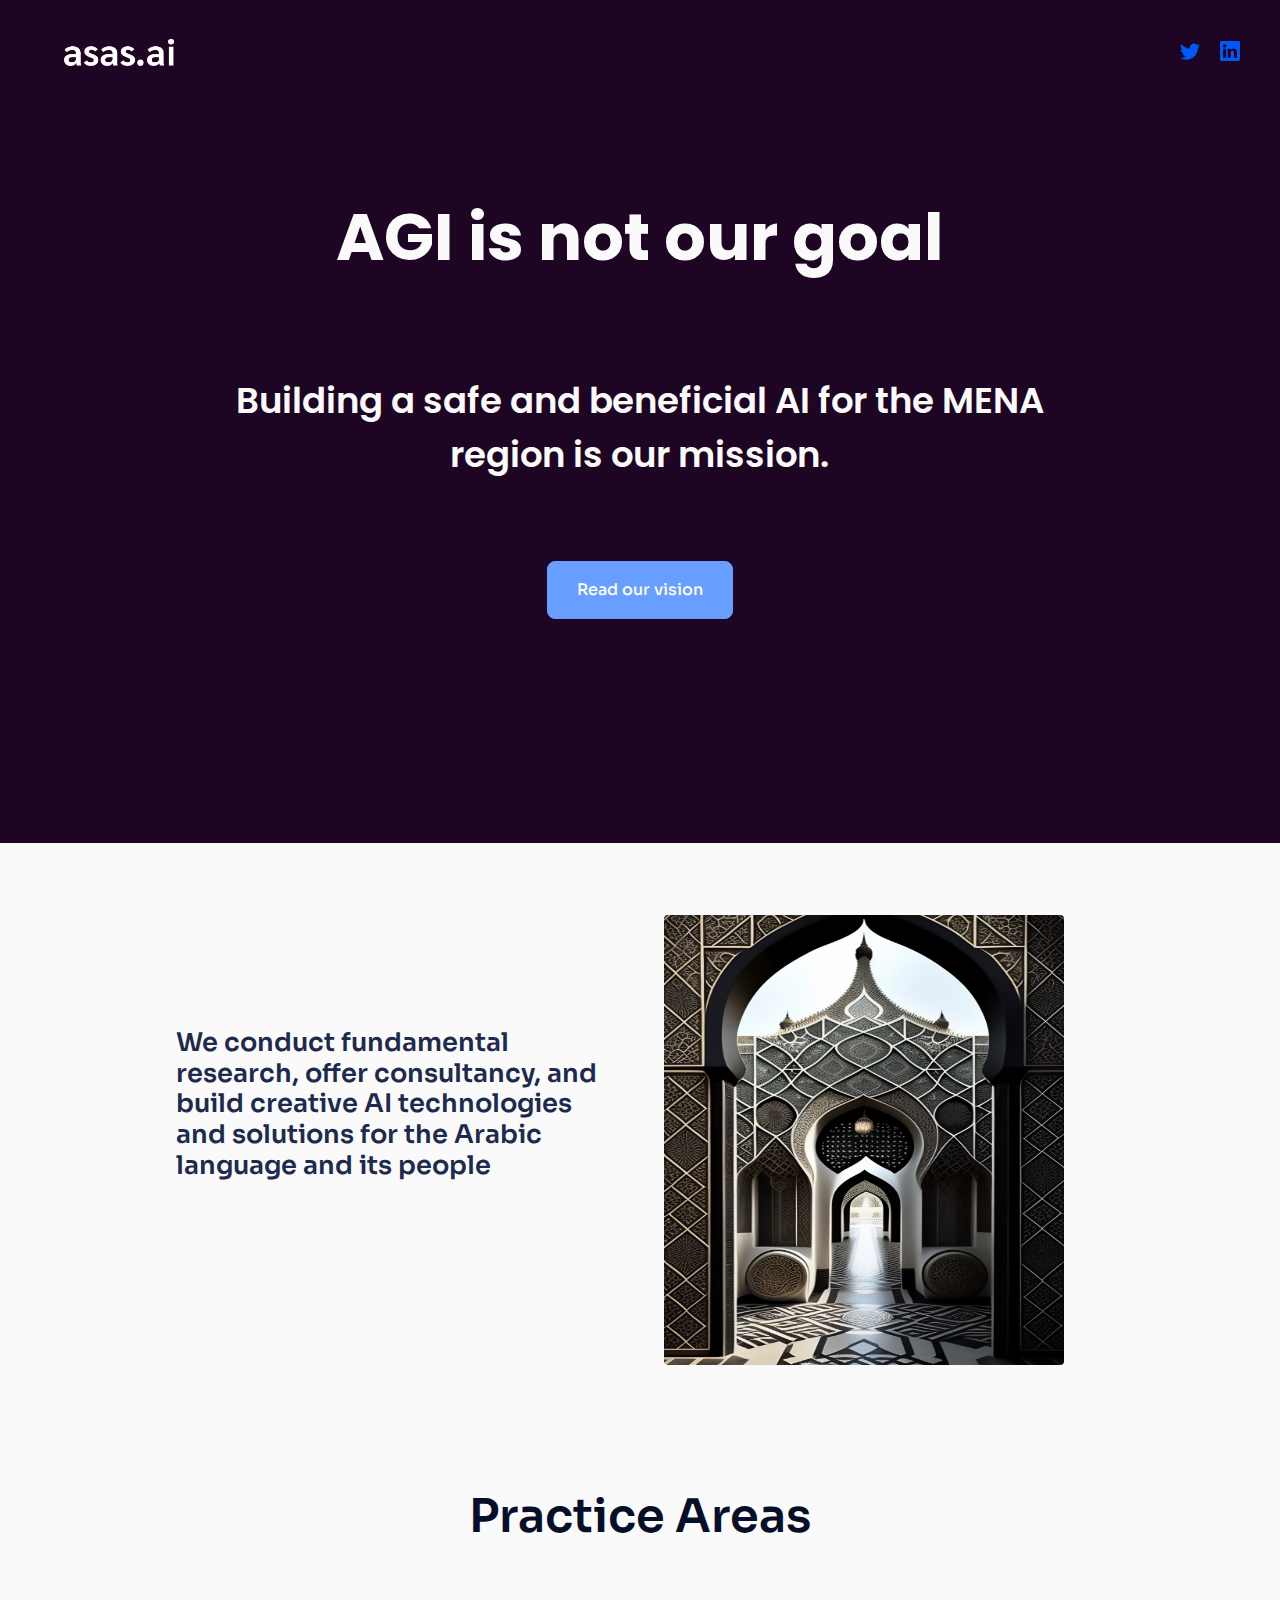
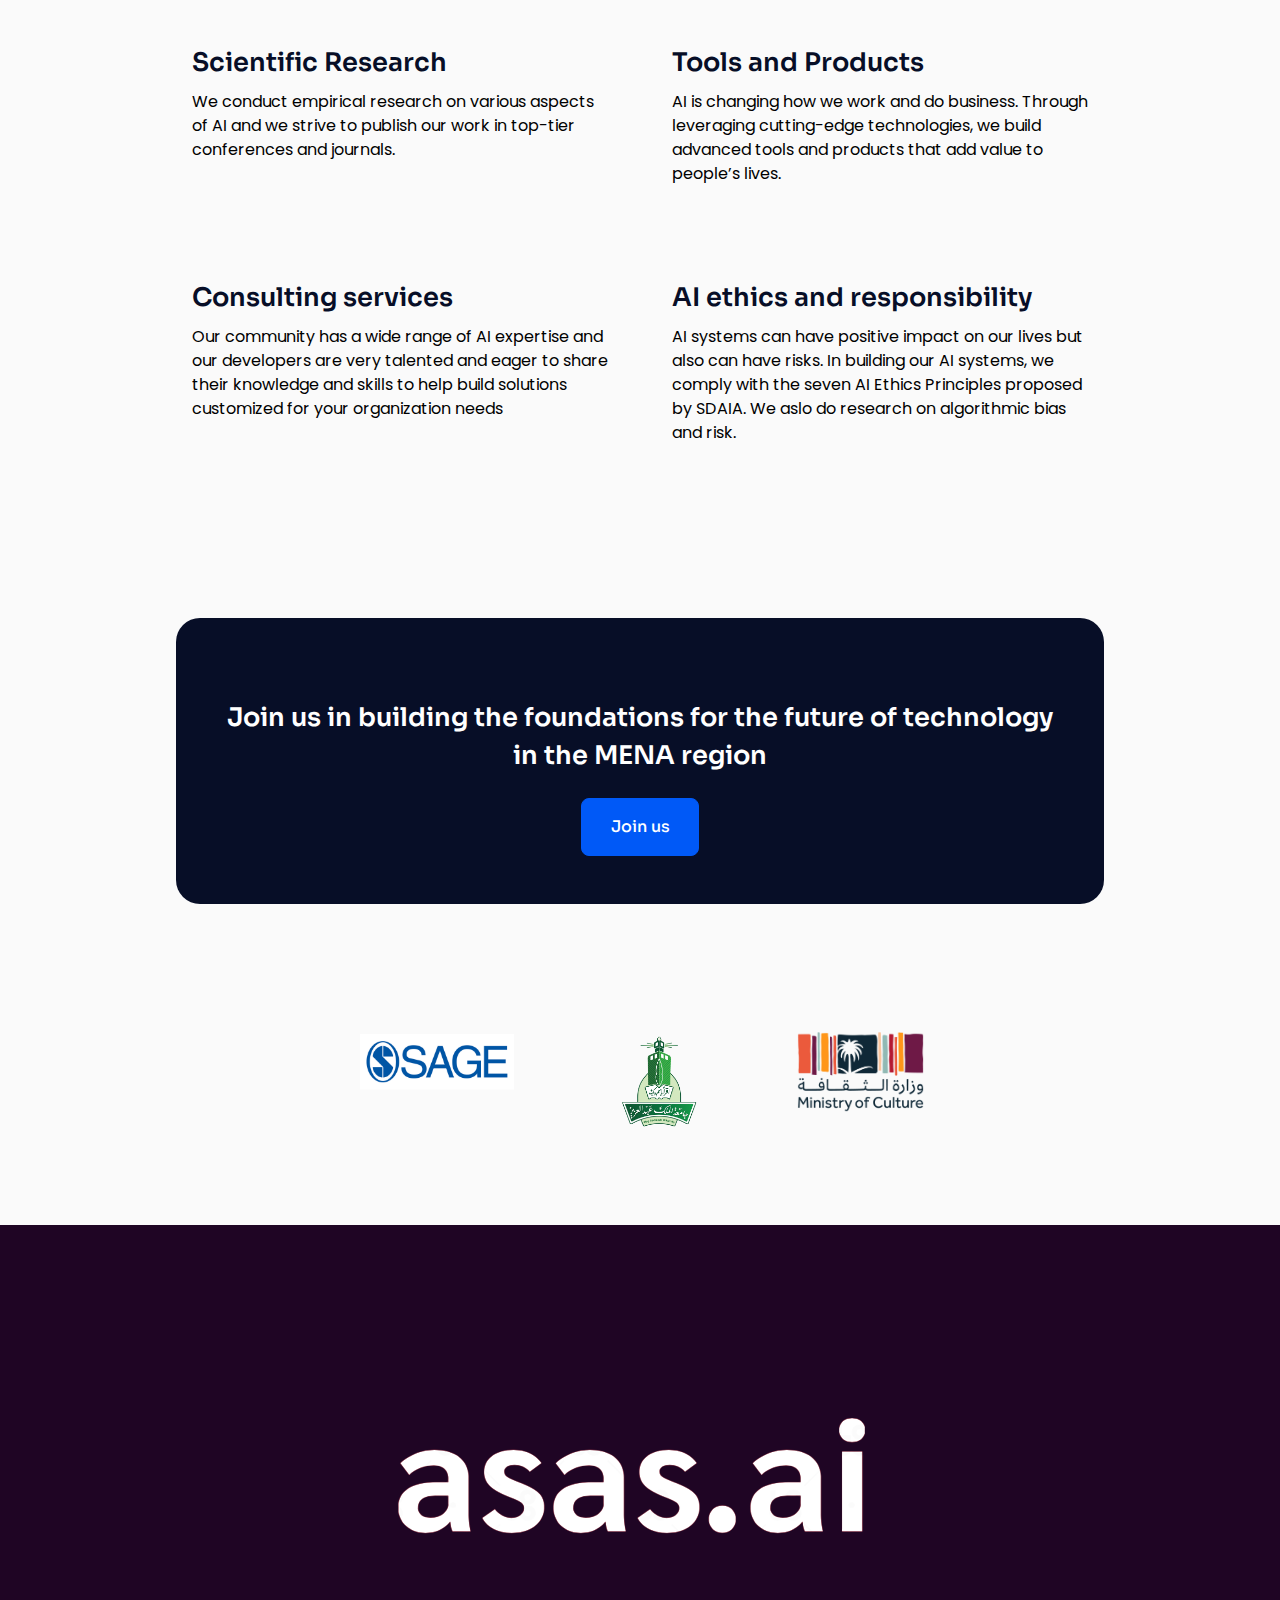
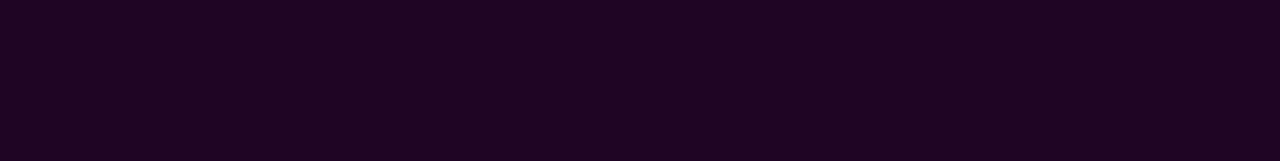
==== commit 97eacb9b: "Update index.html" ====
--- a/index.html
+++ b/index.html
@@ -192,9 +192,9 @@
                 <h2 class="pt-3 lh-base">AI ethics and responsibility</h2>
                 <p class="mb-0">
                   AI systems can have positive impact on our lives but also can
-                  have risks. In building our models, we comply with the Saudi
-                  AI Ethics Principles and our researchers study algorithmic
-                  bias and risk.
+                  have risks. In building our AI systems, we comply with the
+                  seven AI Ethics Principles proposed by SDAIA. We aslo do
+                  research on algorithmic bias and risk.
                 </p>
               </div>
             </div>
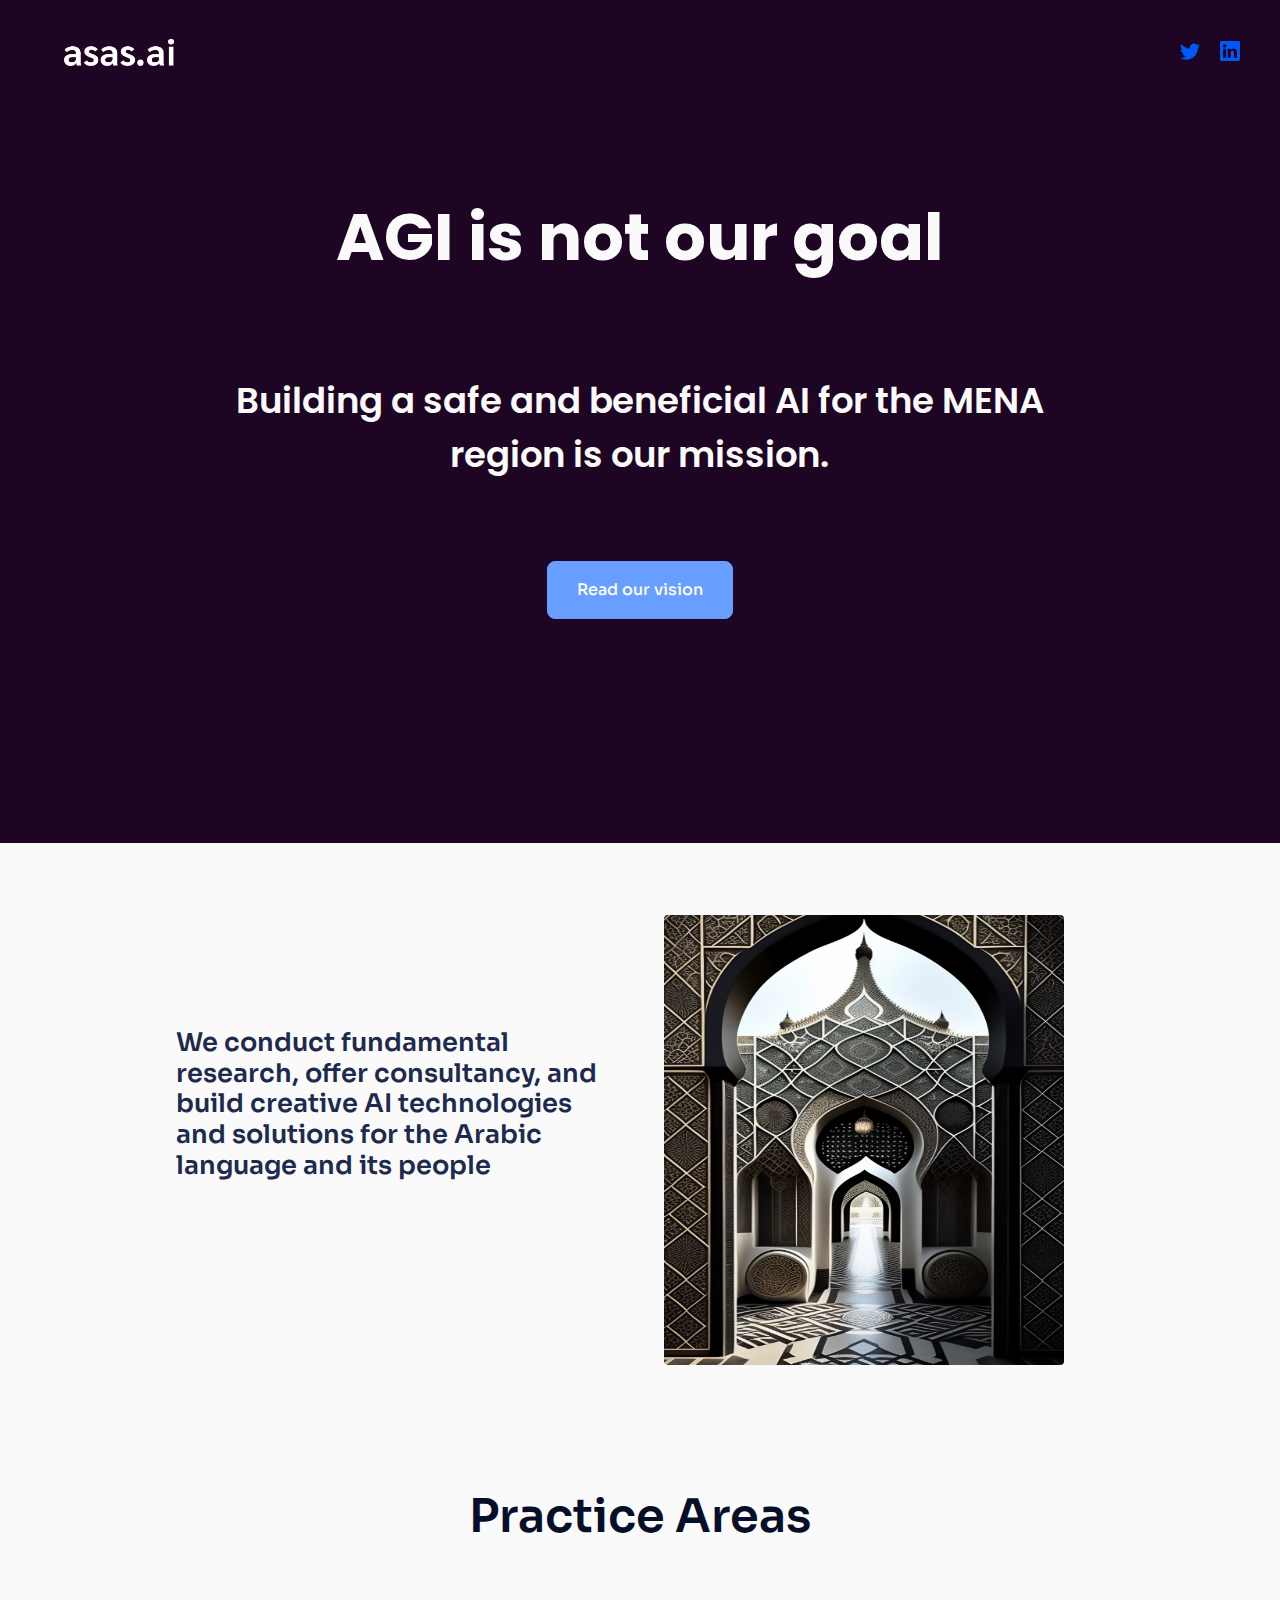
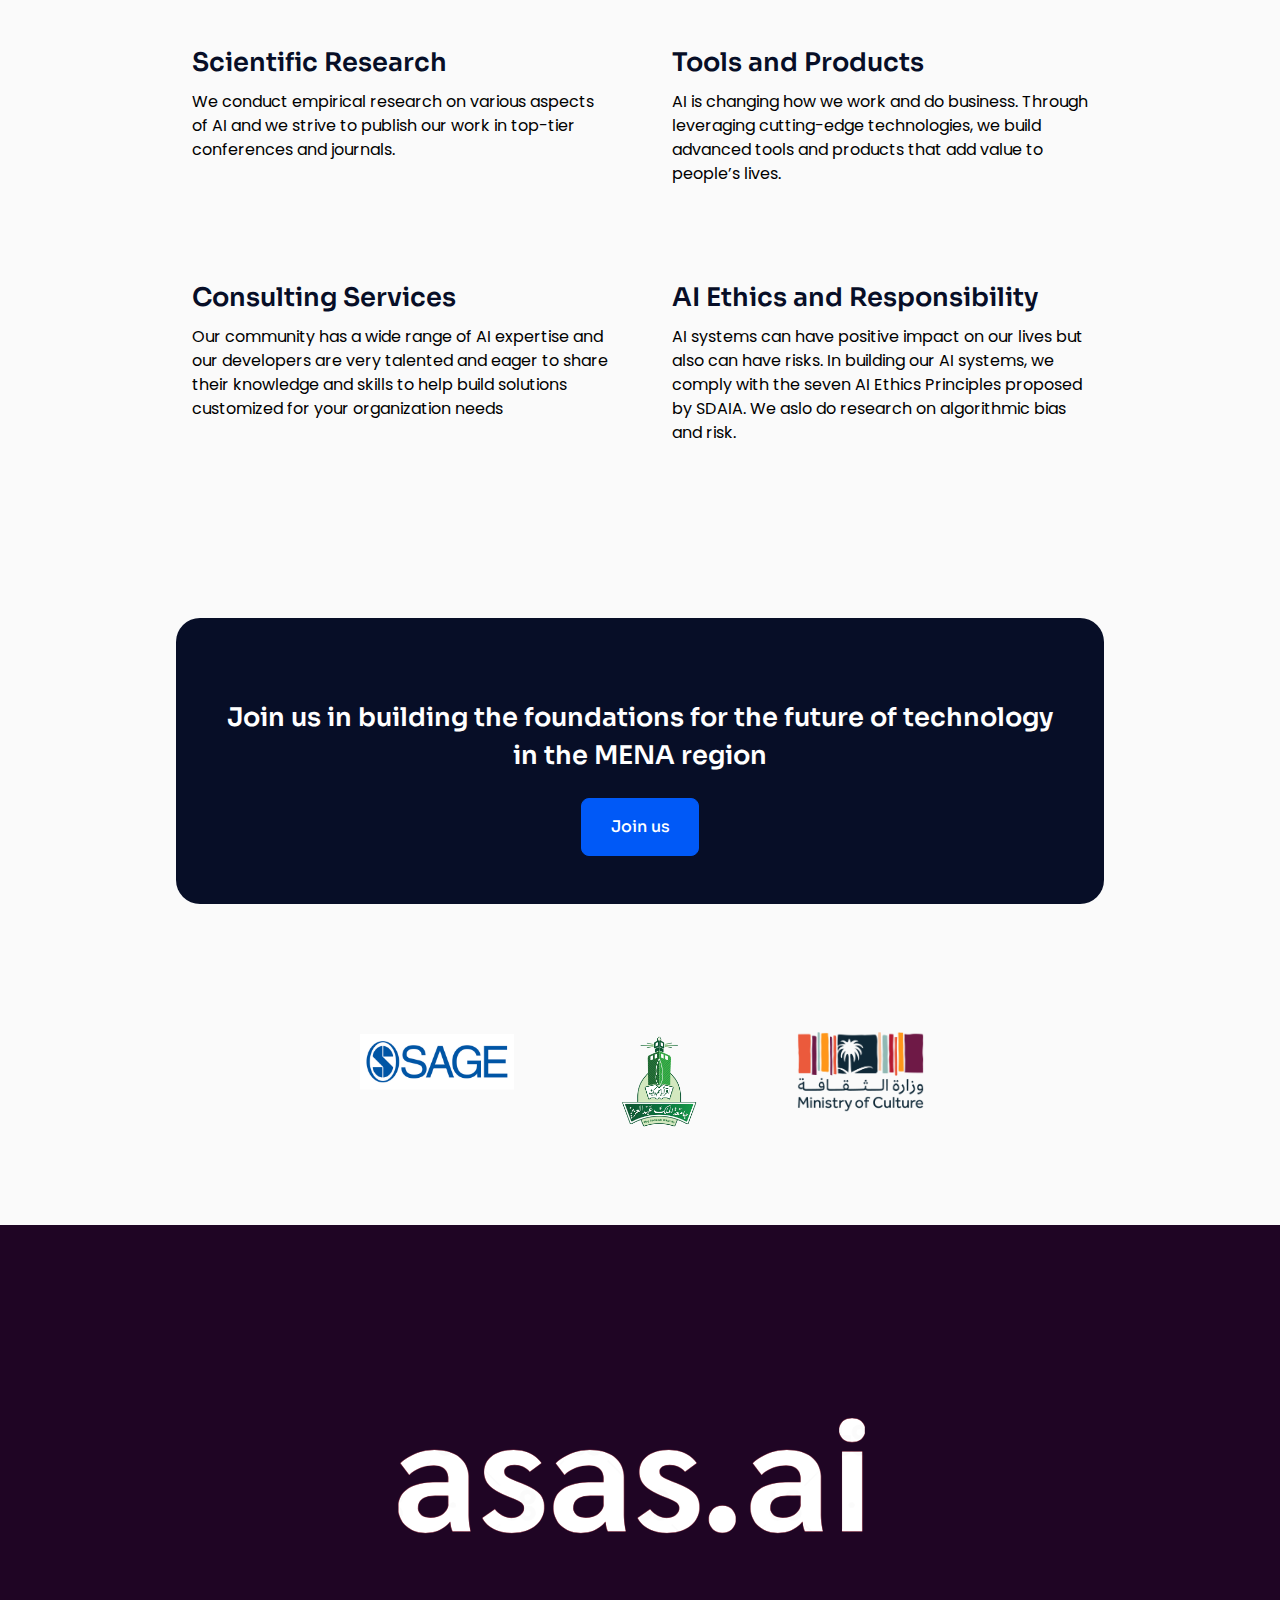
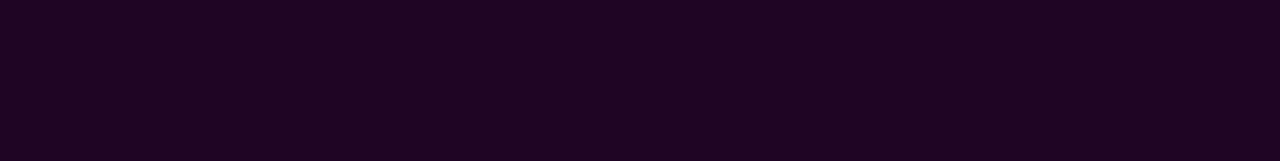
==== commit ac499158: "Update index.html" ====
--- a/index.html
+++ b/index.html
@@ -178,7 +178,7 @@
           <div class="row mb-4">
             <div class="col-md-6">
               <div class="p-3">
-                <h2 class="pt-3 lh-base">Consulting services</h2>
+                <h2 class="pt-3 lh-base">Consulting Services</h2>
                 <p>
                   Our community has a wide range of AI expertise and our
                   developers are very talented and eager to share their
@@ -189,7 +189,7 @@
             </div>
             <div class="col-md-6">
               <div class="p-3">
-                <h2 class="pt-3 lh-base">AI ethics and responsibility</h2>
+                <h2 class="pt-3 lh-base">AI Ethics and Responsibility</h2>
                 <p class="mb-0">
                   AI systems can have positive impact on our lives but also can
                   have risks. In building our AI systems, we comply with the
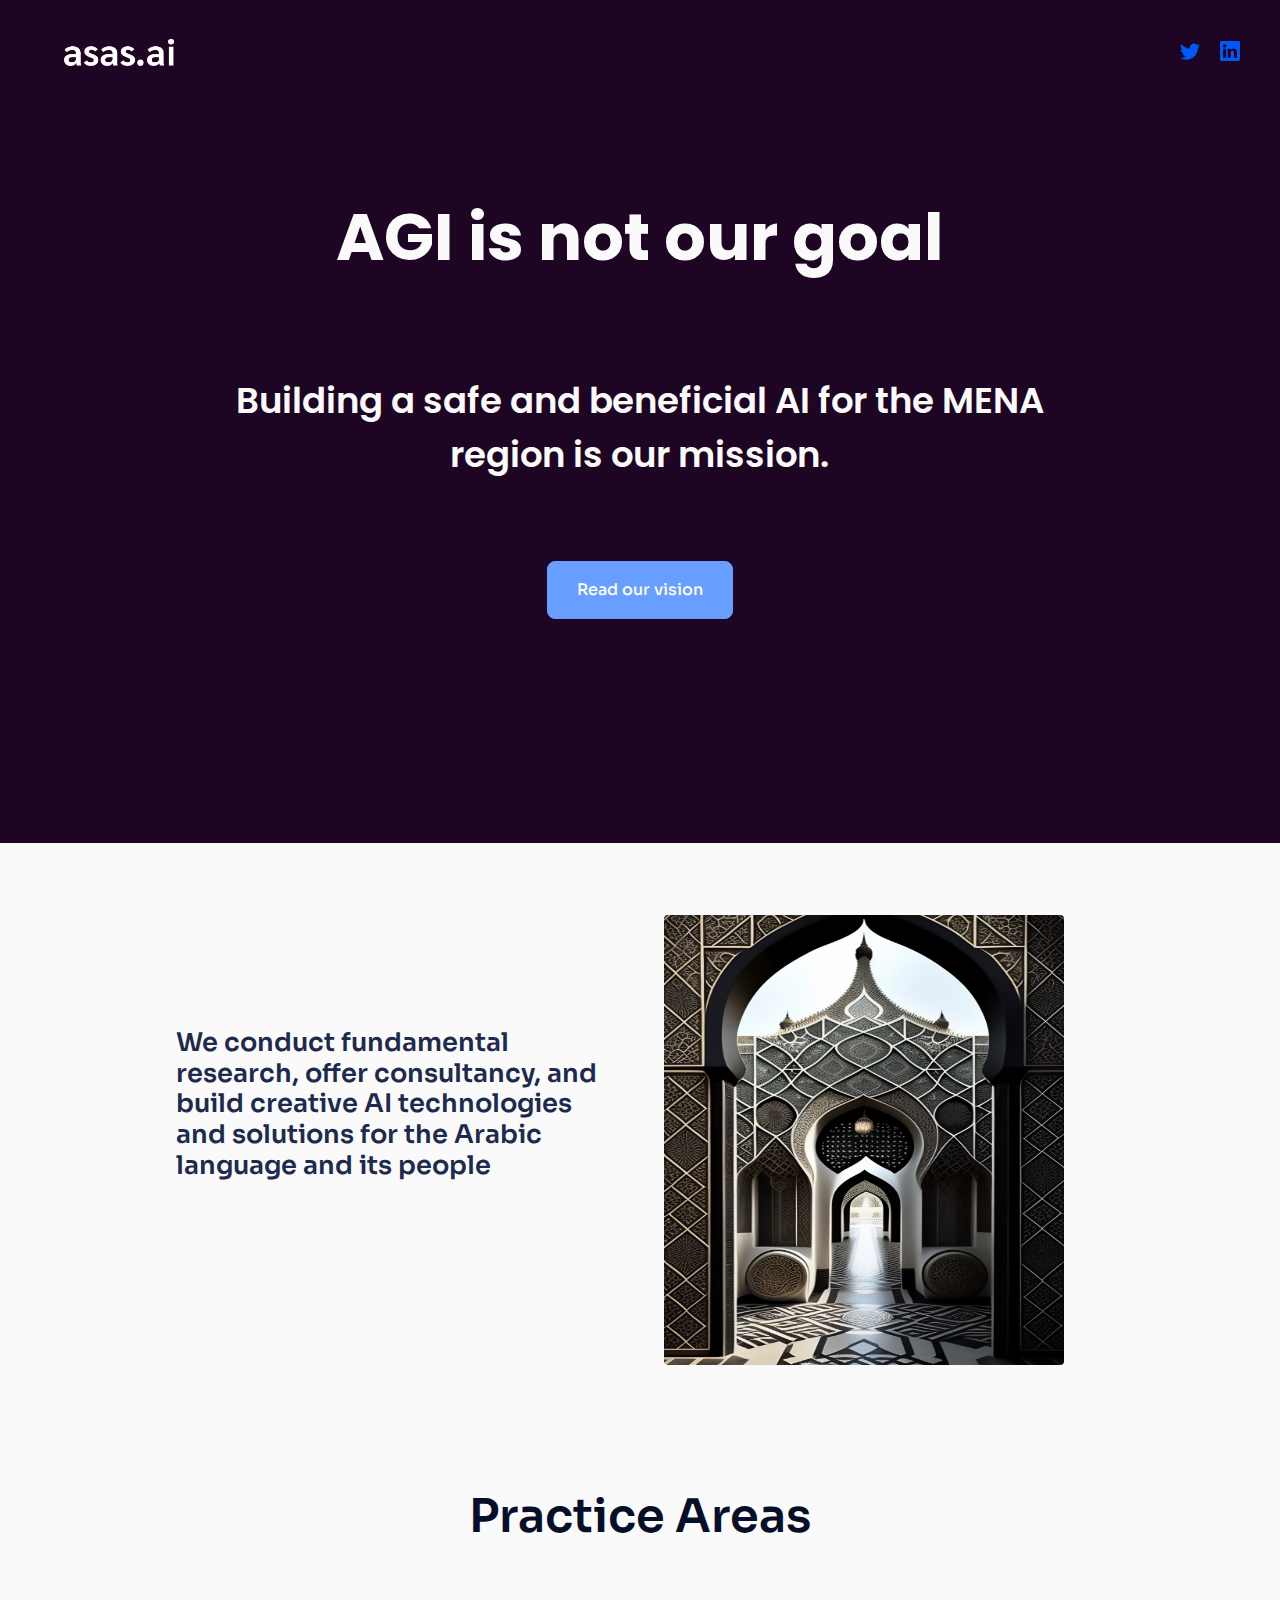
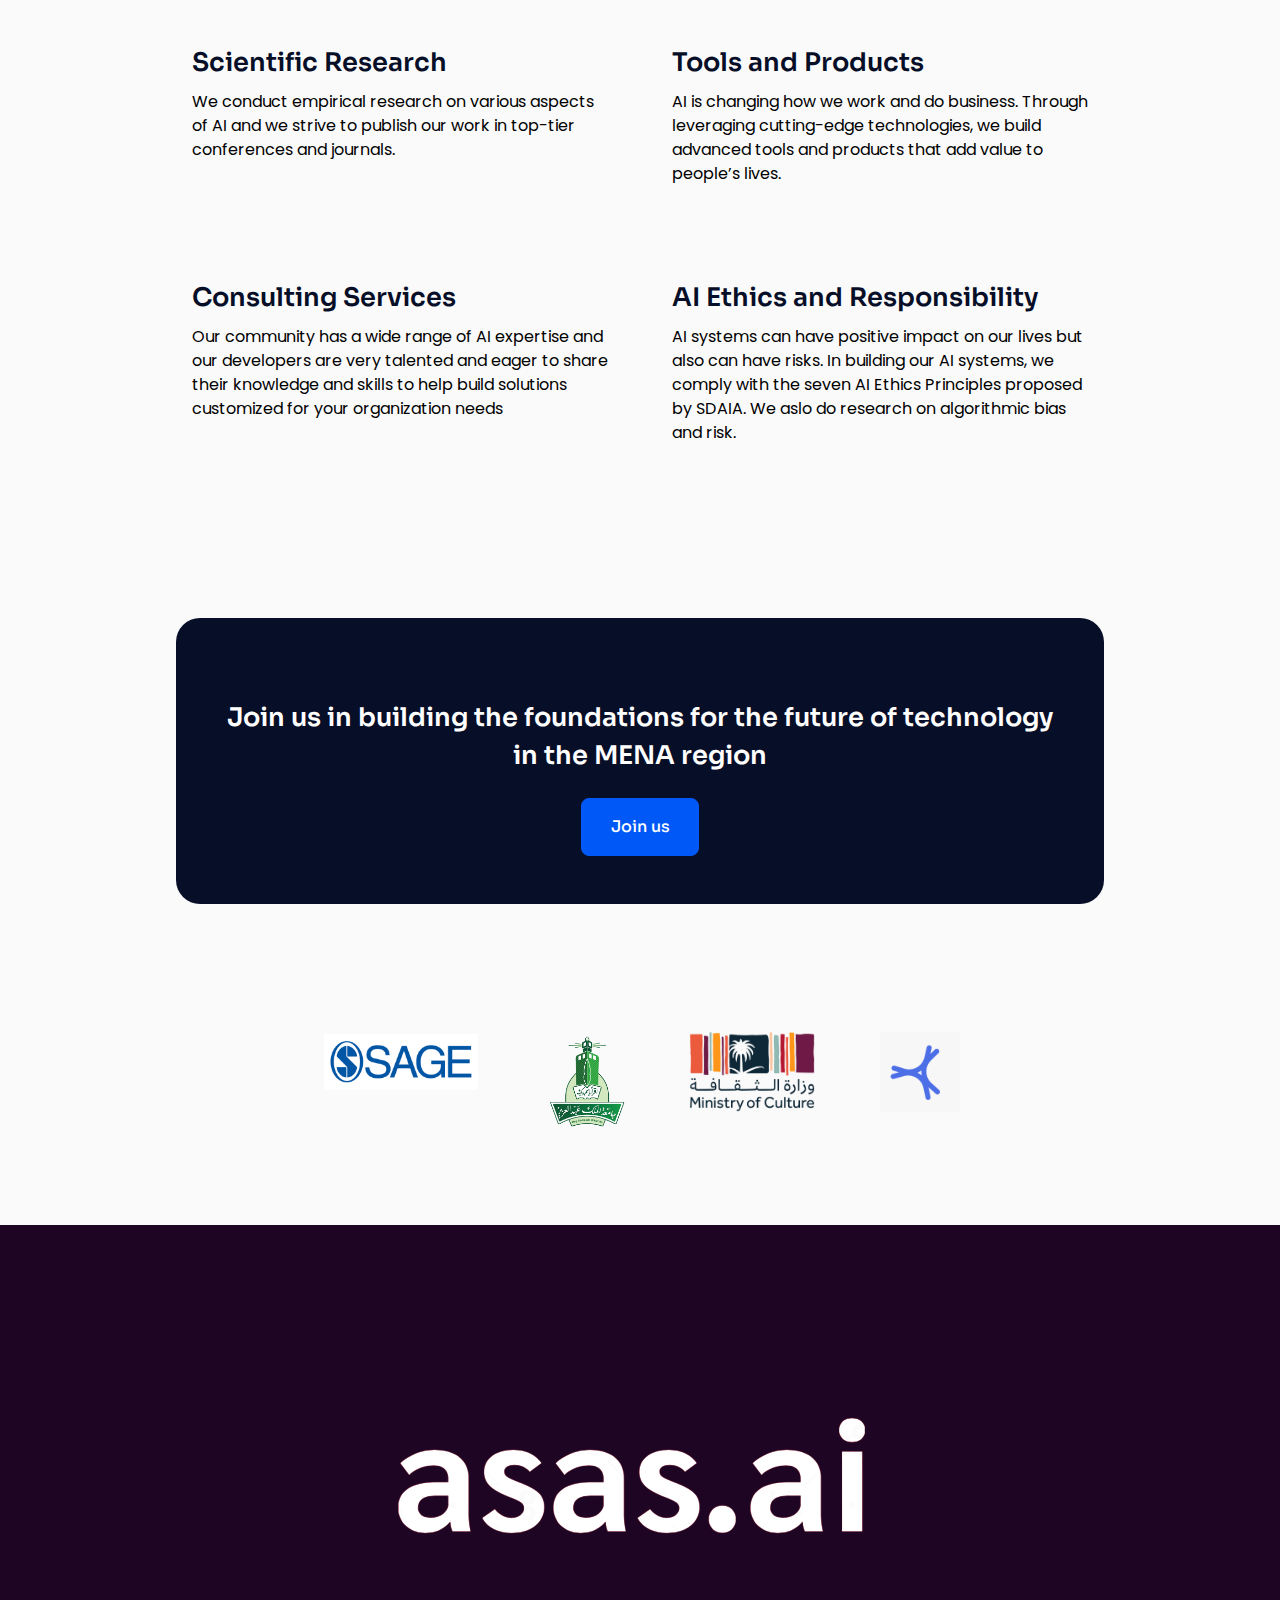
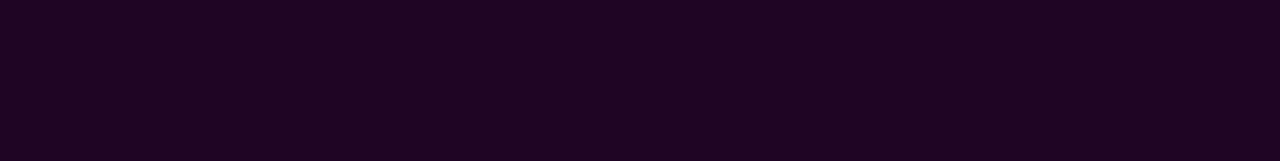
==== commit 99de1523: "added cohere logo" ====
--- a/index.html
+++ b/index.html
@@ -490,6 +490,13 @@
                 style="height: 80px"
               />
             </div>
+            <div class="col-md-4 col-sm-6 col-lg-auto mt-5 mt-lg-0 text-center">
+              <img
+                src="assets/img/gallery/brands/cohere.png"
+                alt="Amazon"
+                style="height: 80px"
+              />
+            </div>
           </div>
           <div class="px-xl-8 px-md-7">
             <!-- <hr class="mt-7 text-1000" /> -->
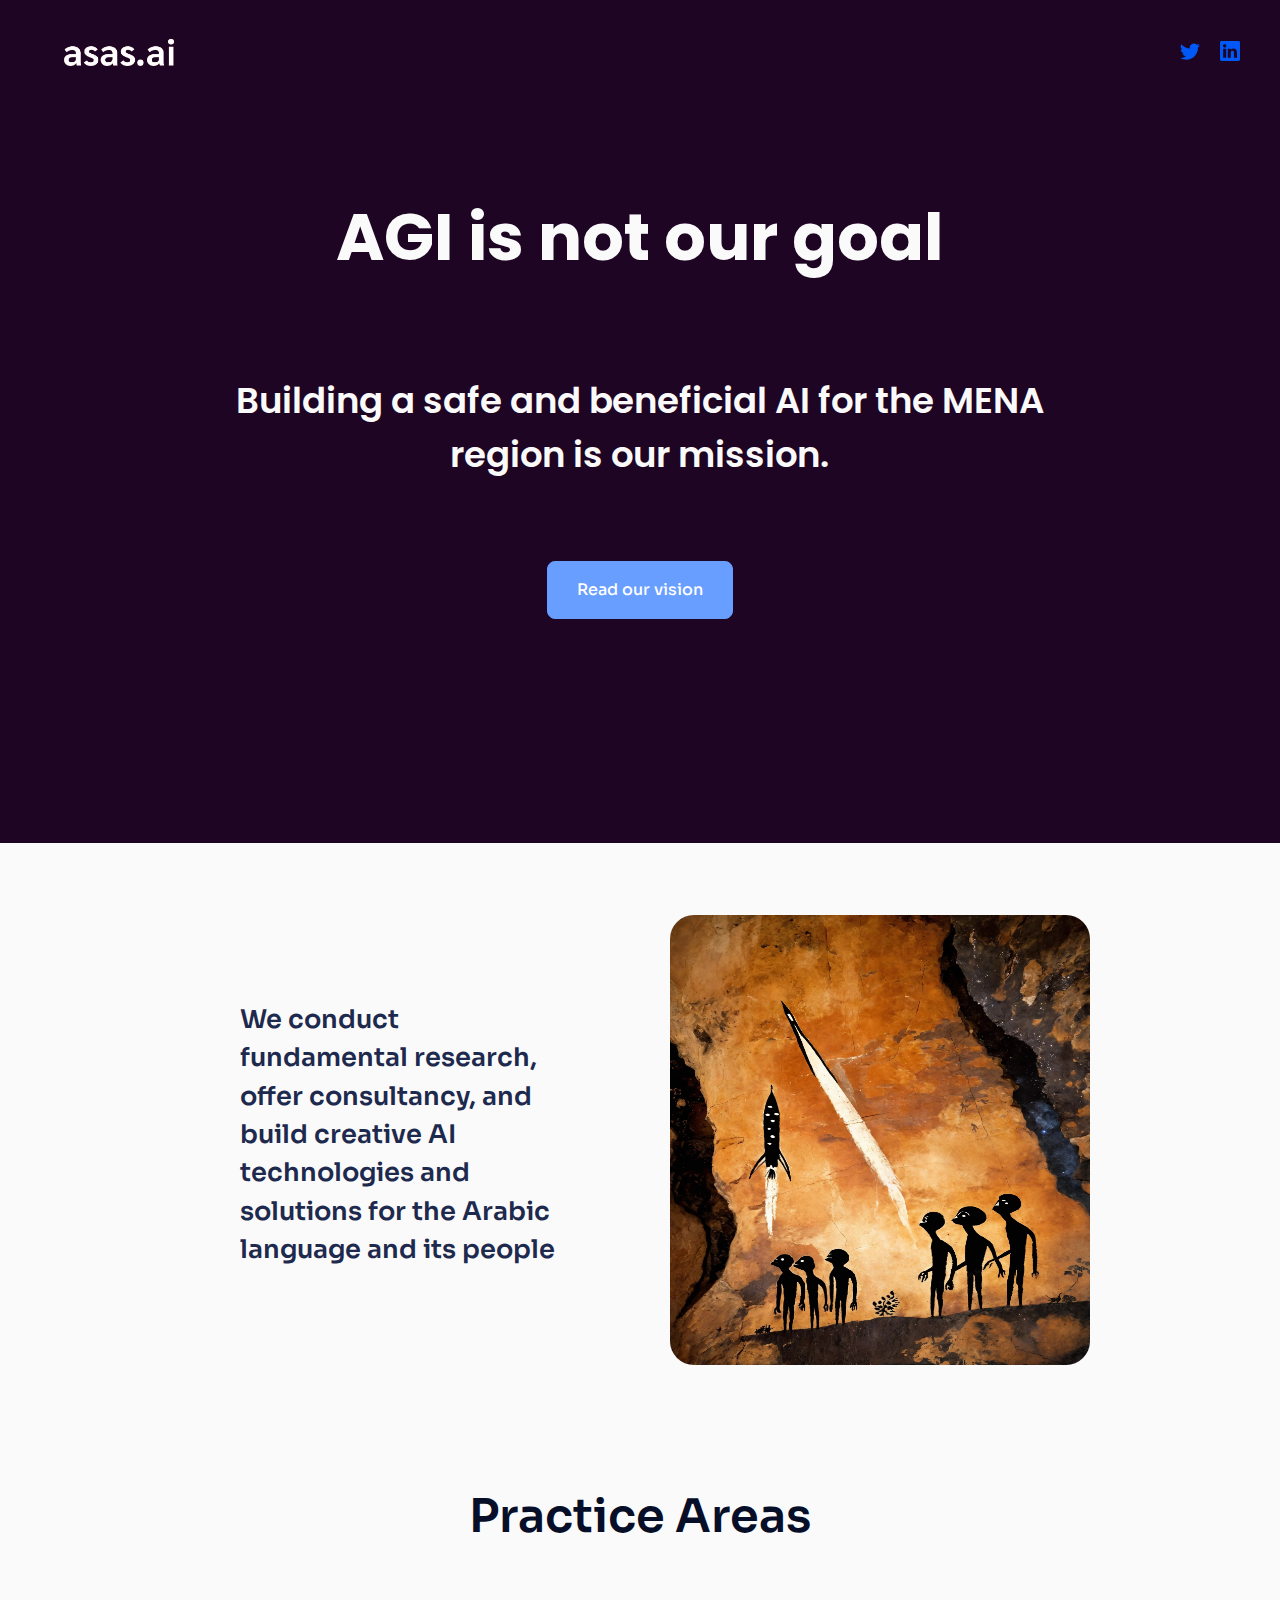
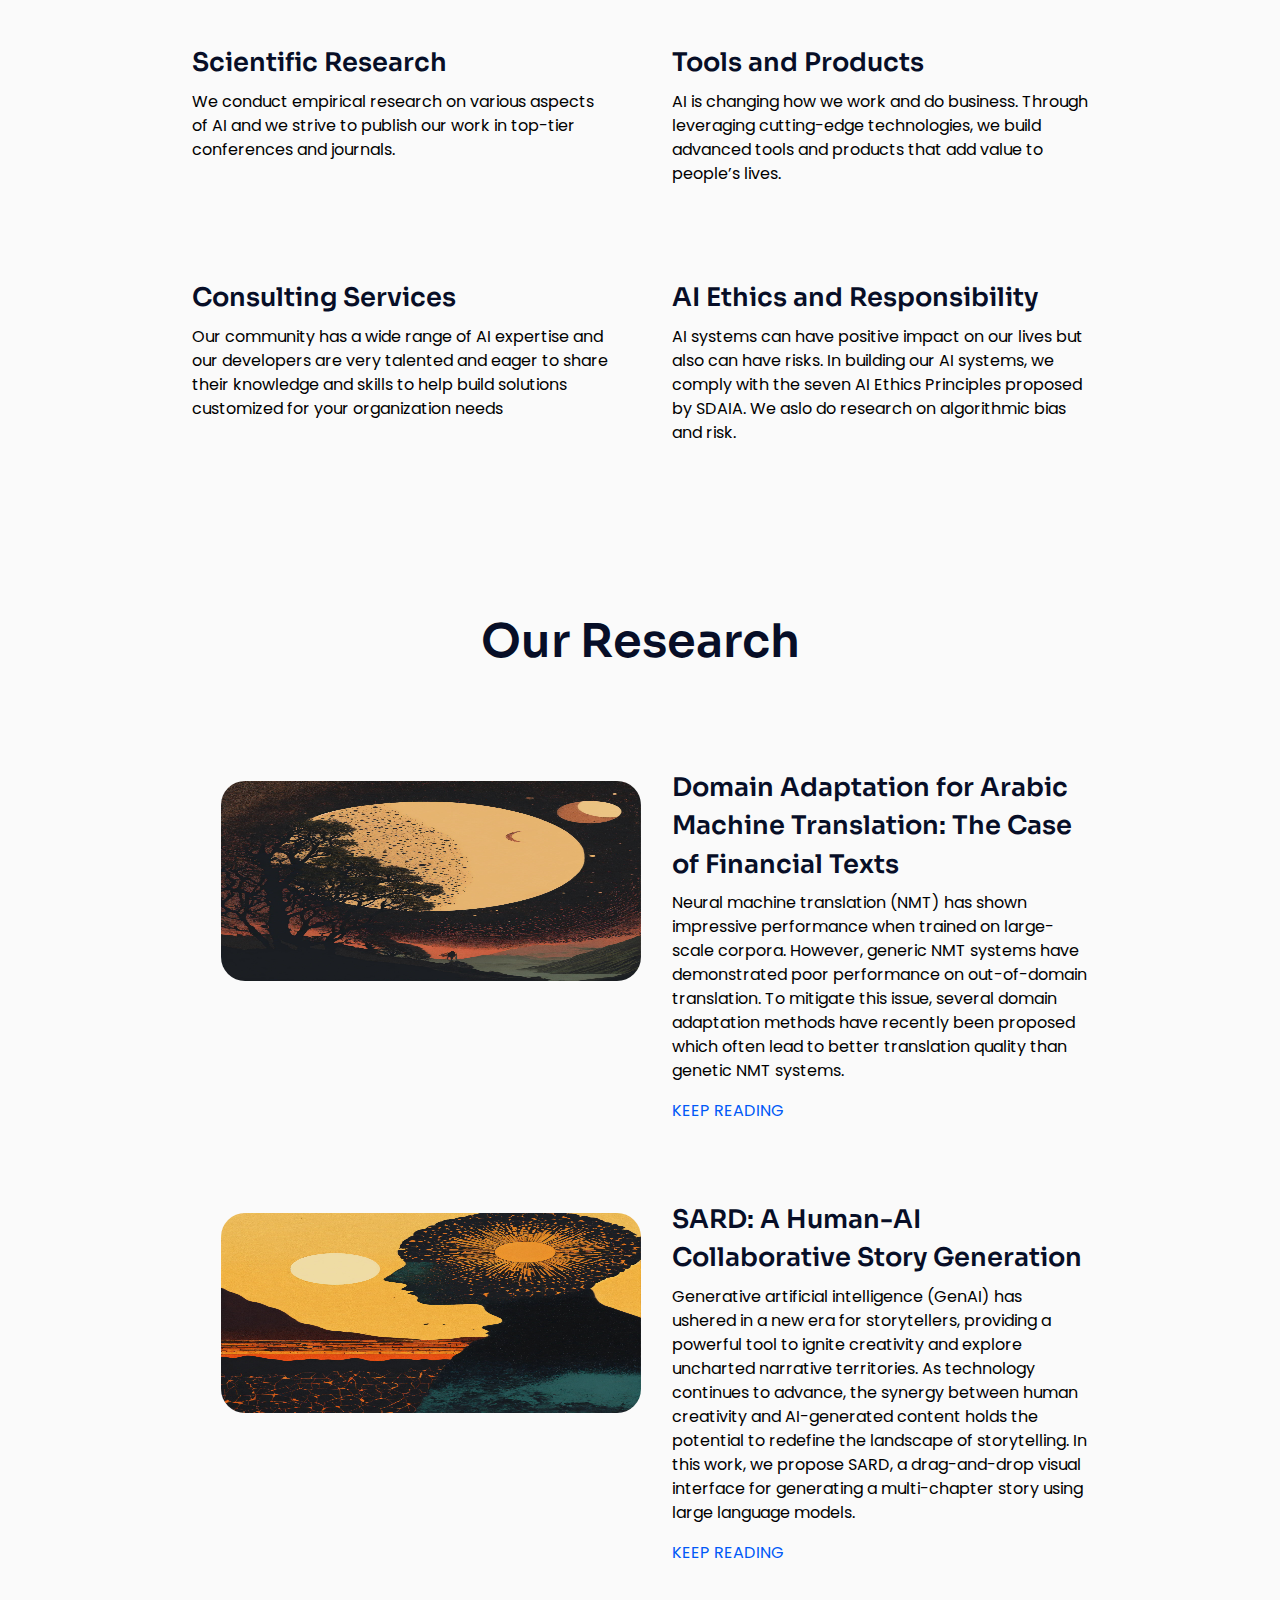
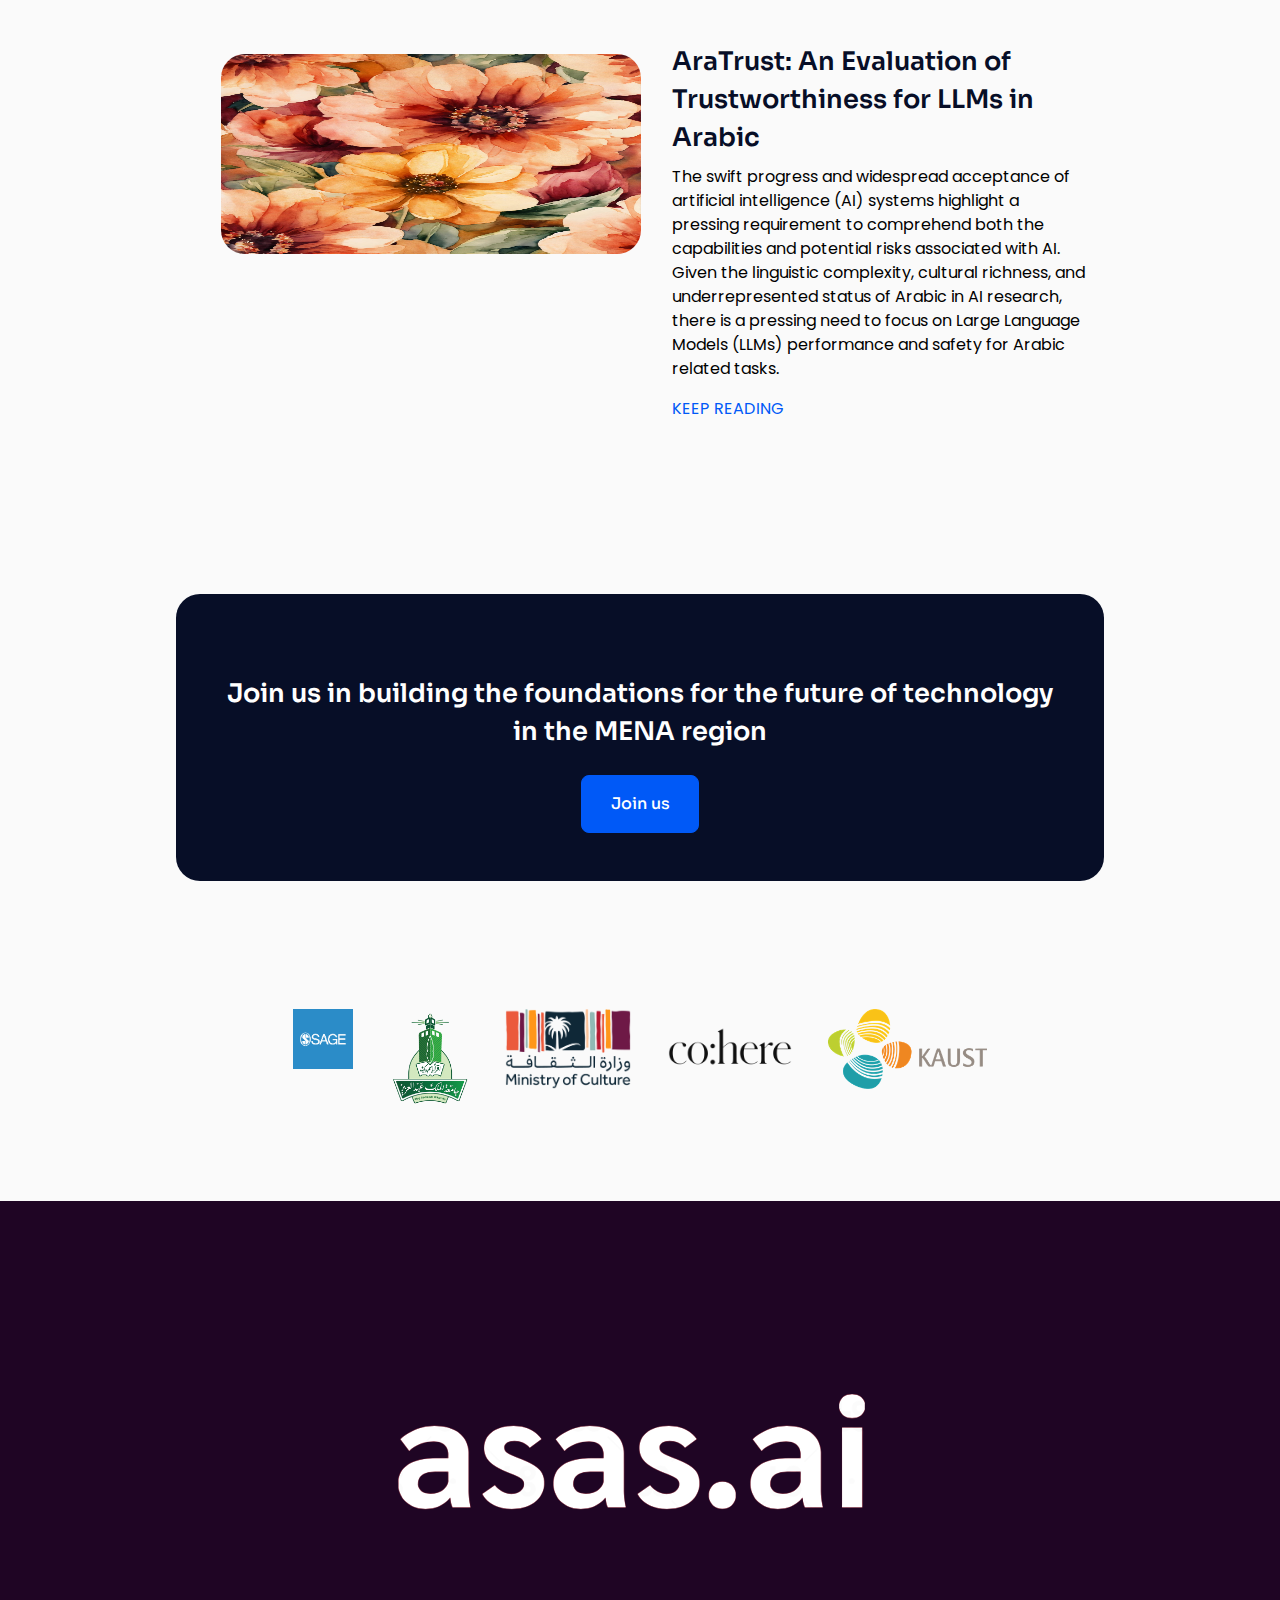
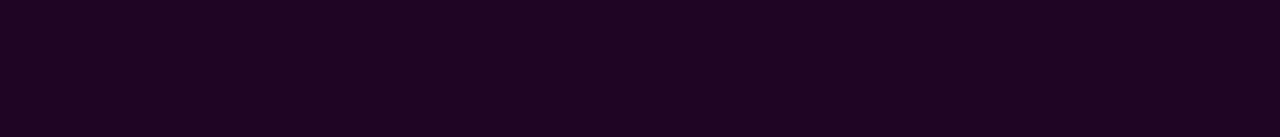
==== commit a8cd79bb: "added research projects" ====
--- a/index.html
+++ b/index.html
@@ -130,7 +130,7 @@
         <div class="container">
           <div class="row">
             <div class="col-lg-6 col-md-6 col-s-6">
-              <h2 class="text-1000 mt-8">
+              <h2 class="text-1000 m-6 pt-4 line-space">
                 We conduct fundamental research, offer consultancy, and build
                 creative AI technologies and solutions for the Arabic language
                 and its people
@@ -138,10 +138,10 @@
             </div>
 
             <div class="col-lg-6 col-md-6 col-sm-6">
-              <div class="p-2">
+              <div class="p-2 text-center">
                 <img
-                  src="assets/img/gallery/palace.jpeg"
-                  class="rounded float-right img-our-focus"
+                  src="assets/img/gallery/A cave painting depicting a group of early humans .jpg"
+                  class="rounded-3 float-right img-our-focus"
                   alt="..."
                 />
               </div>
@@ -201,6 +201,111 @@
           </div>
         </div>
         <!-- end of .container-->
+      </section>
+      <section>
+        <div class="container">
+          <div class="row">
+            <h1 class="display-6 fw-semi-bold text-center">Our Research</h1>
+          </div>
+
+          <div class="row mb-4 mt-6">
+            <div class="col-md-6">
+              <div class="p-3">
+                <div class="p-4 text-center">
+                  <img
+                    src="assets/img/gallery/moon4.jpg"
+                    class="rounded-3 float-right img-project"
+                    alt="..."
+                  />
+                </div>
+              </div>
+            </div>
+
+            <div class="col-md-6">
+              <div class="p-3">
+                <h2 class="pt-3 lh-base">
+                  Domain Adaptation for Arabic Machine Translation: The Case of
+                  Financial Texts
+                </h2>
+                <p>
+                  Neural machine translation (NMT) has shown impressive
+                  performance when trained on large-scale corpora. However,
+                  generic NMT systems have demonstrated poor performance on
+                  out-of-domain translation. To mitigate this issue, several
+                  domain adaptation methods have recently been proposed which
+                  often lead to better translation quality than genetic NMT
+                  systems.
+                </p>
+                <a href="url" target="_blank">KEEP READING</a>
+              </div>
+            </div>
+          </div>
+        
+
+        <div class="row mb-4">
+          <div class="col-md-6">
+            <div class="p-3">
+              <div class="p-4 text-center">
+                <img
+                  src="assets/img/gallery/Sun profile + Halftone pattern + editorial illustr.jpg"
+                  class="rounded-3 float-right img-project"
+                  alt="..."
+                />
+              </div>
+            </div>
+          </div>
+
+          <div class="col-md-6">
+            <div class="p-3">
+              <h2 class="pt-3 lh-base">
+                SARD: A Human-AI Collaborative Story Generation
+              </h2>
+              <p>
+                Generative artificial intelligence (GenAI) has ushered in a new
+                era for storytellers, providing a powerful tool to ignite
+                creativity and explore uncharted narrative territories. As
+                technology continues to advance, the synergy between human
+                creativity and AI-generated content holds the potential to
+                redefine the landscape of storytelling. In this work, we propose
+                SARD, a drag-and-drop visual interface for generating a
+                multi-chapter story using large language models. 
+              </p>
+              <a href="url" target="_blank">KEEP READING</a>
+            </div>
+          </div>
+        </div>
+
+        <div class="row mb-4">
+          <div class="col-md-6">
+            <div class="p-3">
+              <div class="p-4 text-center">
+                <img
+                  src="assets/img/gallery/watercolor flowers pattern.jpg"
+                  class="rounded-3 float-right img-project"
+                  alt="..."
+                />
+              </div>
+            </div>
+          </div>
+
+          <div class="col-md-6">
+            <div class="p-3">
+              <h2 class="pt-3 lh-base">
+                AraTrust: An Evaluation of Trustworthiness for LLMs in Arabic
+              </h2>
+              <p>
+                The swift progress and widespread acceptance of artificial
+                intelligence (AI) systems highlight a pressing requirement to
+                comprehend both the capabilities and potential risks associated
+                with AI. Given the linguistic complexity, cultural richness, and
+                underrepresented status of Arabic in AI research, there is a
+                pressing need to focus on Large Language Models (LLMs)
+                performance and safety for Arabic related tasks.
+              </p>
+              <a href="url" target="_blank">KEEP READING</a>
+            </div>
+          </div>
+        </div>
       </section>
 
       <!-- <section> close ============================-->
@@ -493,6 +598,13 @@
             <div class="col-md-4 col-sm-6 col-lg-auto mt-5 mt-lg-0 text-center">
               <img
                 src="assets/img/gallery/brands/cohere.png"
+                alt="Amazon"
+                style="height: 80px"
+              />
+            </div>
+            <div class="col-md-4 col-sm-6 col-lg-auto mt-5 mt-lg-0 text-center">
+              <img
+                src="assets/img/gallery/brands/kaust.png"
                 alt="Amazon"
                 style="height: 80px"
               />
--- a/assets/css/theme.css
+++ b/assets/css/theme.css
@@ -84,7 +84,7 @@
 
 .img-our-focus {
   height: 450px;
-  width: 400px
+  width: 420px
 }
 .logo {
   height: 100px;
@@ -18740,8 +18740,17 @@
   background-color: #081131 !important;
 }
 
+.img-project {
+  height: 200px; 
+  width: 420px;
+}
+
 /*-----------------------------------------------
 |   User Styles
 -----------------------------------------------*/
 
 /*# sourceMappingURL=theme.css.map */
+.line-space {
+   line-height: 1.5
+   
+}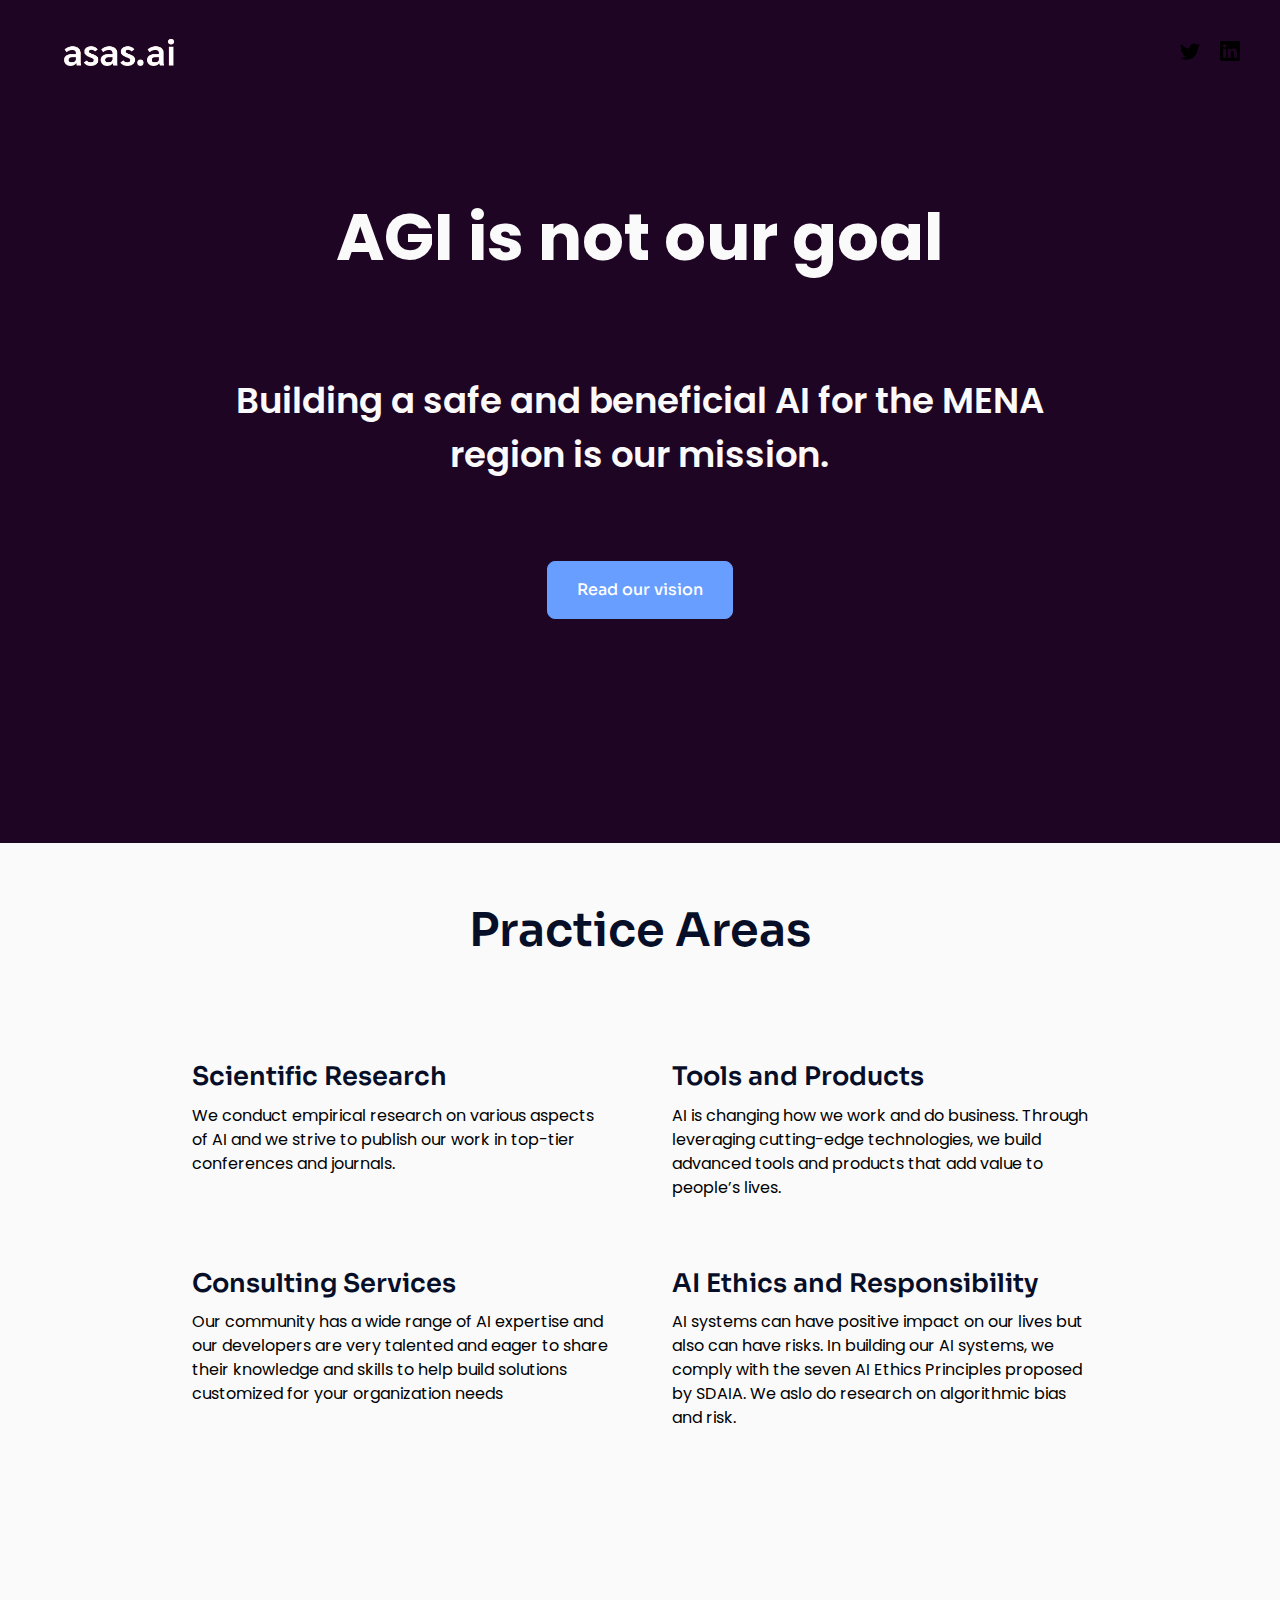
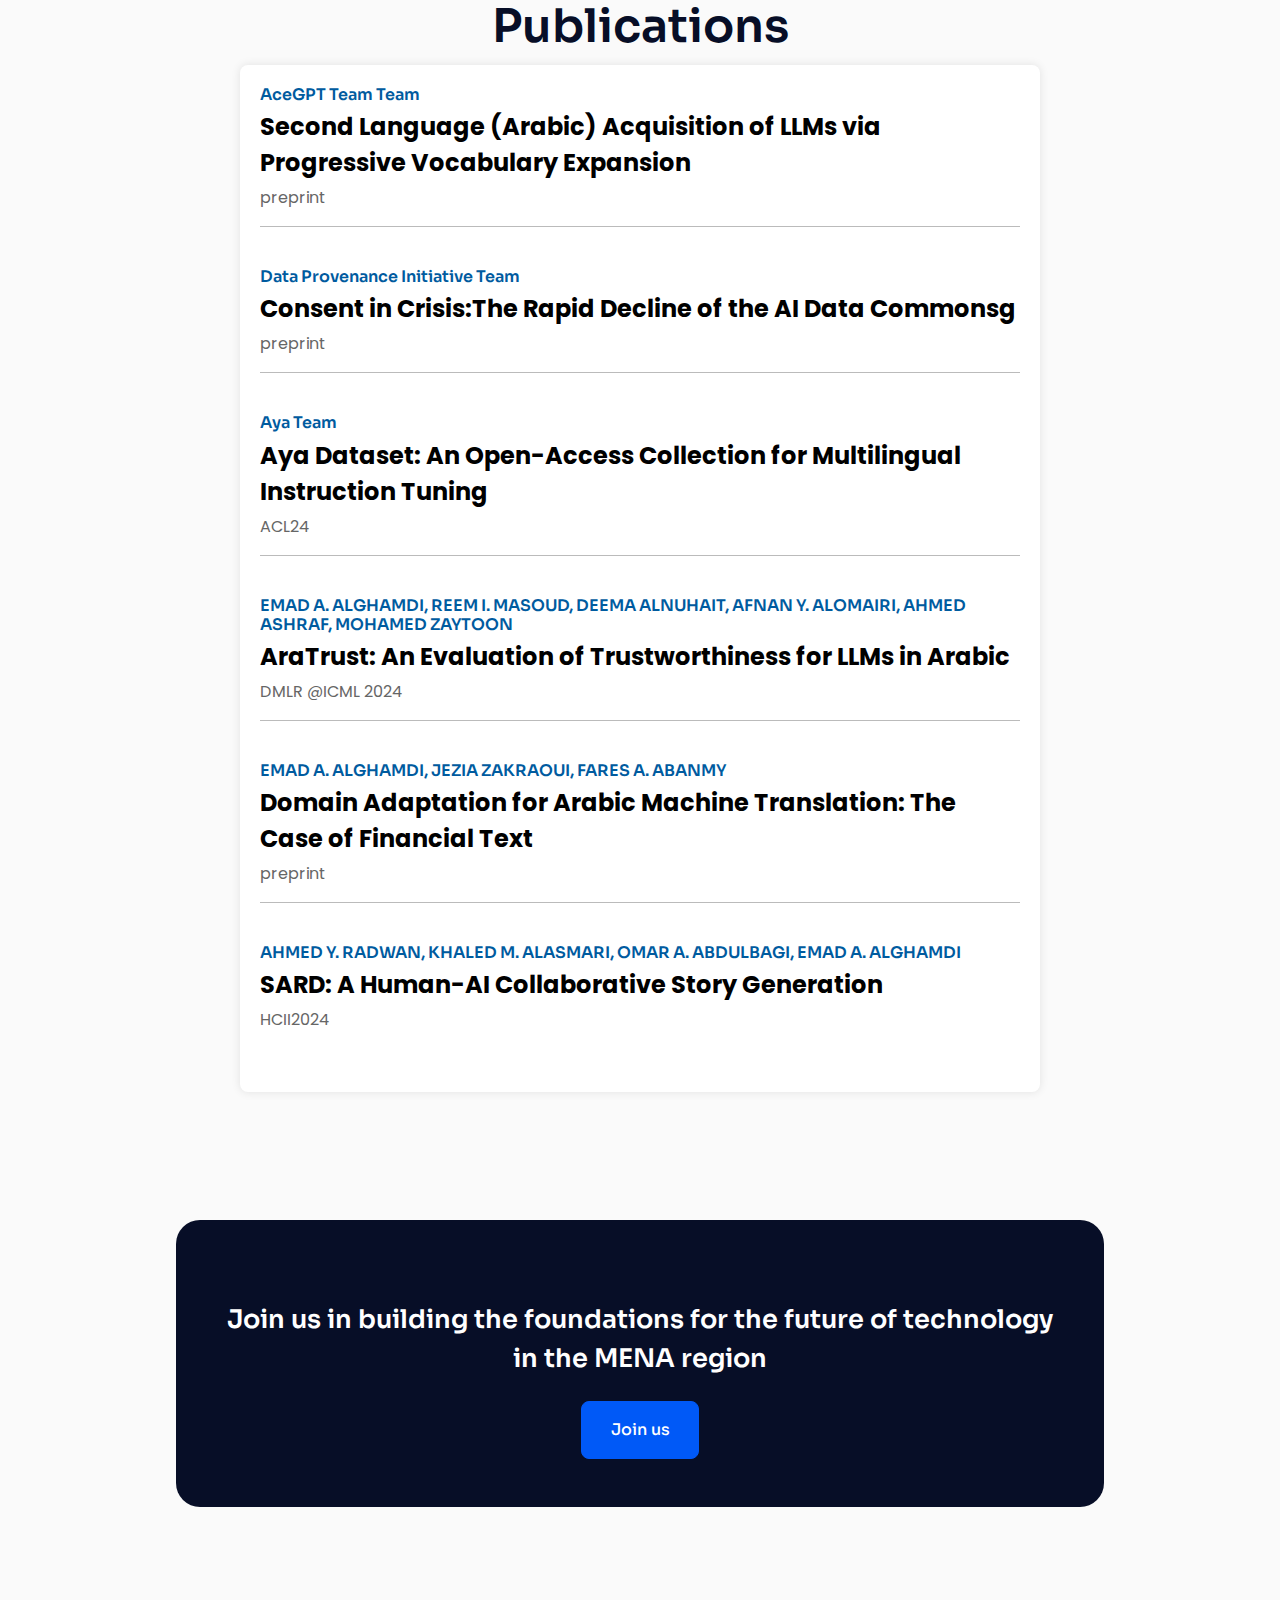
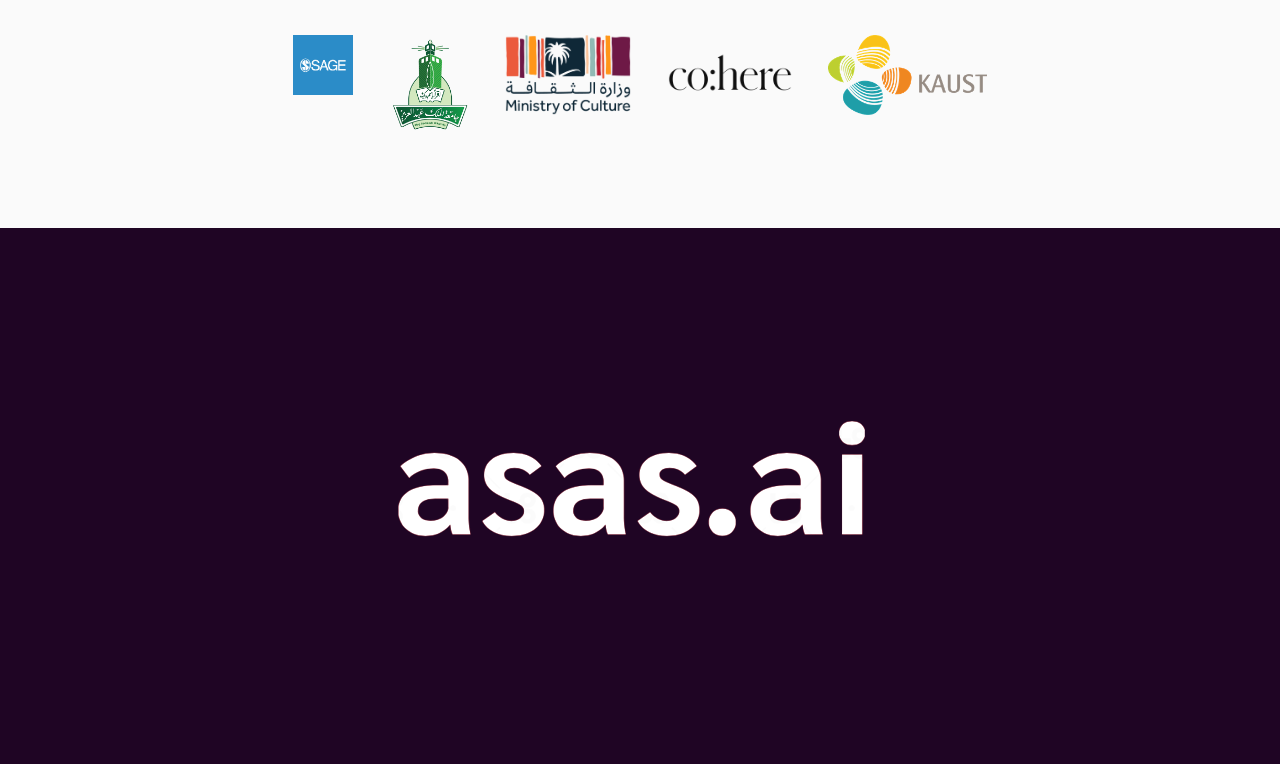
==== commit e86ebbea: "updated publications" ====
--- a/index.html
+++ b/index.html
@@ -128,16 +128,16 @@
       <!-- <section> begin ============================-->
       <section>
         <div class="container">
-          <div class="row">
+          <!-- <div class="row">
             <div class="col-lg-6 col-md-6 col-s-6">
               <h2 class="text-1000 m-6 pt-4 line-space">
                 We conduct fundamental research, offer consultancy, and build
                 creative AI technologies and solutions for the Arabic language
                 and its people
               </h2>
-            </div>
-
-            <div class="col-lg-6 col-md-6 col-sm-6">
+            </div> -->
+
+          <!-- <div class="col-lg-6 col-md-6 col-sm-6">
               <div class="p-2 text-center">
                 <img
                   src="assets/img/gallery/A cave painting depicting a group of early humans .jpg"
@@ -146,13 +146,13 @@
                 />
               </div>
             </div>
-          </div>
-
-          <div class="row pt-8">
+          </div> -->
+
+          <div class="row">
             <h1 class="display-6 fw-semi-bold text-center">Practice Areas</h1>
           </div>
 
-          <div class="row mb-4 mt-6">
+          <div class="row mt-6">
             <div class="col-md-6">
               <div class="p-3">
                 <h2 class="pt-3 lh-base">Scientific Research</h2>
@@ -205,105 +205,77 @@
       <section>
         <div class="container">
           <div class="row">
-            <h1 class="display-6 fw-semi-bold text-center">Our Research</h1>
-          </div>
-
-          <div class="row mb-4 mt-6">
-            <div class="col-md-6">
-              <div class="p-3">
-                <div class="p-4 text-center">
-                  <img
-                    src="assets/img/gallery/moon4.jpg"
-                    class="rounded-3 float-right img-project"
-                    alt="..."
-                  />
-                </div>
-              </div>
-            </div>
-
-            <div class="col-md-6">
-              <div class="p-3">
-                <h2 class="pt-3 lh-base">
+            <h1 class="display-6 fw-semi-bold text-center">Publications</h1>
+            <div class="publications col-lg-10 col-md-6 col-sm-6 mt-2">
+              <div class="publication">
+                <h2>AceGPT Team Team</h2>
+                <p class="title">
+                  <a href="https://huggingface.co/FreedomIntelligence/AceGPT-v2-32B-Chat/blob/main/Second_Language__Arabic__Acquisition_of_LLMs_via_Progressive_Vocabulary_Expansion.pdf">
+              Second Language (Arabic) Acquisition of LLMs via Progressive Vocabulary Expansion
+                  </a>
+                </p>
+                <p class="journal">preprint</p>
+                <hr class="solid">
+              </div>
+              <div class="publication">
+                <h2>Data Provenance Initiative Team</h2>
+                <p class="title">
+                  <a href="https://www.dataprovenance.org/consent-in-crisis-paper">
+              Consent in Crisis:The Rapid Decline of the AI Data Commonsg
+                  </a>
+                </p>
+                <p class="journal">preprint</p>
+                <hr class="solid">
+              </div>
+              <div class="publication">
+              <h2>Aya Team</h2>
+              <p class="title">
+                <a href="https://arxiv.org/abs/2402.06619">
+                  Aya Dataset: An Open-Access Collection for Multilingual
+                  Instruction Tuning
+                </a>
+              </p>
+              <p class="journal">ACL24</p> 
+              <hr class="solid">
+            </div>
+
+            <div class="publication">
+              <h2>
+                EMAD A. ALGHAMDI, REEM I. MASOUD, DEEMA ALNUHAIT, AFNAN Y.
+                ALOMAIRI, AHMED ASHRAF, MOHAMED ZAYTOON
+              </h2>
+              <p class="title">
+                <a href="https://arxiv.org/abs/2403.09017">
+                  AraTrust: An Evaluation of Trustworthiness for LLMs in Arabic
+                </a>
+              </p>
+              <p class="journal">DMLR @ICML 2024</p>
+              <hr class="solid">
+            </div>
+            <div class="publication">
+              <h2>EMAD A. ALGHAMDI, JEZIA ZAKRAOUI, FARES A. ABANMY</h2>
+              <p class="title">
+                <a href="https://arxiv.org/abs/2309.12863">
                   Domain Adaptation for Arabic Machine Translation: The Case of
-                  Financial Texts
-                </h2>
-                <p>
-                  Neural machine translation (NMT) has shown impressive
-                  performance when trained on large-scale corpora. However,
-                  generic NMT systems have demonstrated poor performance on
-                  out-of-domain translation. To mitigate this issue, several
-                  domain adaptation methods have recently been proposed which
-                  often lead to better translation quality than genetic NMT
-                  systems.
-                </p>
-                <a href="url" target="_blank">KEEP READING</a>
-              </div>
-            </div>
-          </div>
-        
-
-        <div class="row mb-4">
-          <div class="col-md-6">
-            <div class="p-3">
-              <div class="p-4 text-center">
-                <img
-                  src="assets/img/gallery/Sun profile + Halftone pattern + editorial illustr.jpg"
-                  class="rounded-3 float-right img-project"
-                  alt="..."
-                />
-              </div>
-            </div>
-          </div>
-
-          <div class="col-md-6">
-            <div class="p-3">
-              <h2 class="pt-3 lh-base">
-                SARD: A Human-AI Collaborative Story Generation
+                  Financial Text
+                </a>
+              </p>
+              <p class="journal">preprint</p>
+              <hr class="solid">
+            </div>
+            <div class="publication">
+              <h2>
+                AHMED Y. RADWAN, KHALED M. ALASMARI, OMAR A. ABDULBAGI, EMAD A.
+                ALGHAMDI
               </h2>
-              <p>
-                Generative artificial intelligence (GenAI) has ushered in a new
-                era for storytellers, providing a powerful tool to ignite
-                creativity and explore uncharted narrative territories. As
-                technology continues to advance, the synergy between human
-                creativity and AI-generated content holds the potential to
-                redefine the landscape of storytelling. In this work, we propose
-                SARD, a drag-and-drop visual interface for generating a
-                multi-chapter story using large language models. 
+              <p class="title">
+                <a href="https://www.arxiv.org/abs/2403.01575">
+                  SARD: A Human-AI Collaborative Story Generation
+                </a>
               </p>
-              <a href="url" target="_blank">KEEP READING</a>
-            </div>
-          </div>
-        </div>
-
-        <div class="row mb-4">
-          <div class="col-md-6">
-            <div class="p-3">
-              <div class="p-4 text-center">
-                <img
-                  src="assets/img/gallery/watercolor flowers pattern.jpg"
-                  class="rounded-3 float-right img-project"
-                  alt="..."
-                />
-              </div>
-            </div>
-          </div>
-
-          <div class="col-md-6">
-            <div class="p-3">
-              <h2 class="pt-3 lh-base">
-                AraTrust: An Evaluation of Trustworthiness for LLMs in Arabic
-              </h2>
-              <p>
-                The swift progress and widespread acceptance of artificial
-                intelligence (AI) systems highlight a pressing requirement to
-                comprehend both the capabilities and potential risks associated
-                with AI. Given the linguistic complexity, cultural richness, and
-                underrepresented status of Arabic in AI research, there is a
-                pressing need to focus on Large Language Models (LLMs)
-                performance and safety for Arabic related tasks.
-              </p>
-              <a href="url" target="_blank">KEEP READING</a>
-            </div>
+              <p class="journal">HCII2024</p>
+            </div>
+
           </div>
         </div>
       </section>
--- a/assets/css/theme.css
+++ b/assets/css/theme.css
@@ -18753,4 +18753,65 @@
 .line-space {
    line-height: 1.5
    
+}
+
+@media (max-width: 600px) {
+  img {
+    display: none;
+  }
+}
+
+.publications {
+
+    margin: auto;
+    background-color: #ffffff;
+    padding: 20px;
+    border-radius: 8px;
+    box-shadow: 0 0 10px rgba(0, 0, 0, 0.1);
+}
+
+
+
+.publication {
+    margin-bottom: 40px;
+}
+
+.publication h2 {
+    font-size: 1em;
+    color: #005b9f;
+    margin-bottom: 5px;
+}
+
+.publication .title {
+    font-size: 1.5em;
+    color: #333333;
+    font-weight: bolder;
+    margin: 5px 0;
+}
+
+.publication .journal {
+    font-size: 1em;
+    color: #666666;
+}
+
+a {
+  color: black;
+}
+
+a:link { 
+  text-decoration: none; 
+} 
+a:visited { 
+  text-decoration: none; 
+} 
+a:hover { 
+  text-decoration: none; 
+} 
+a:active { 
+  text-decoration: none; 
+}
+
+/* Solid border */
+hr.solid {
+  border-top: 1px solid #bbb;
 }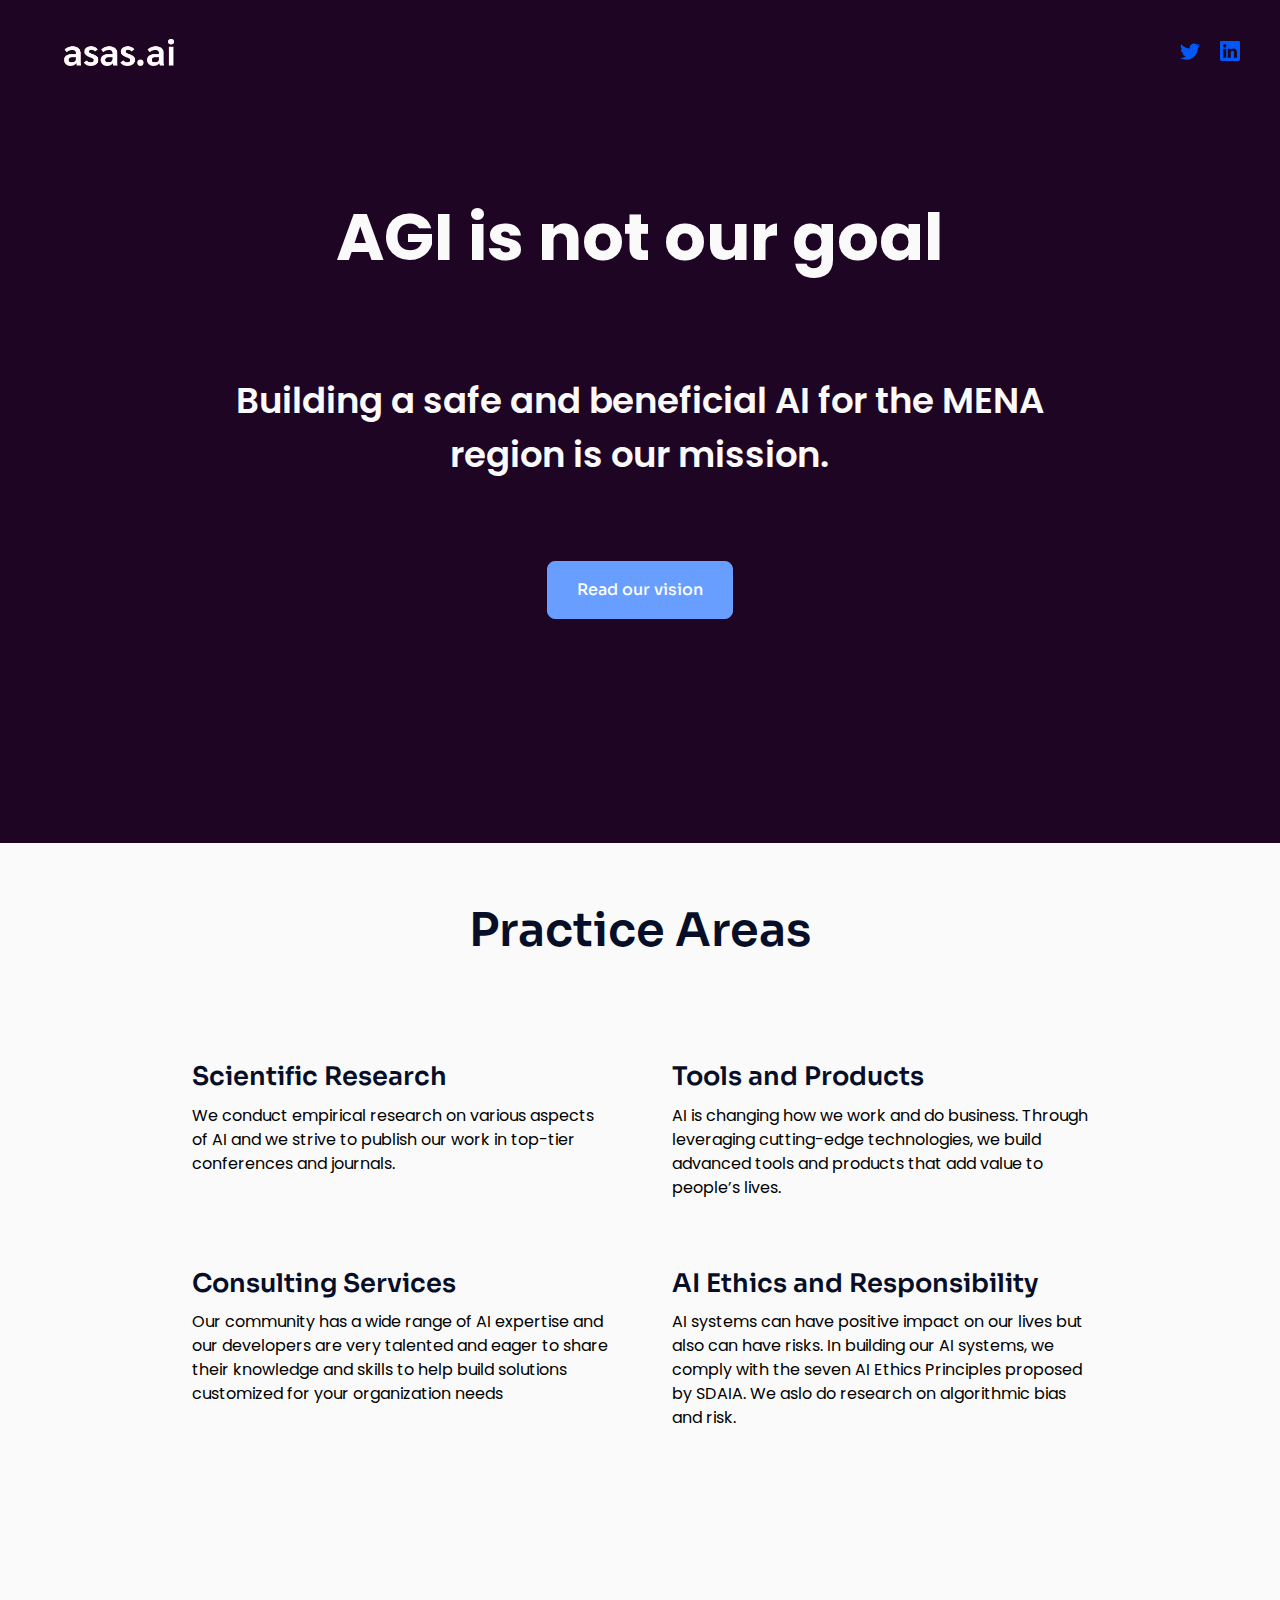
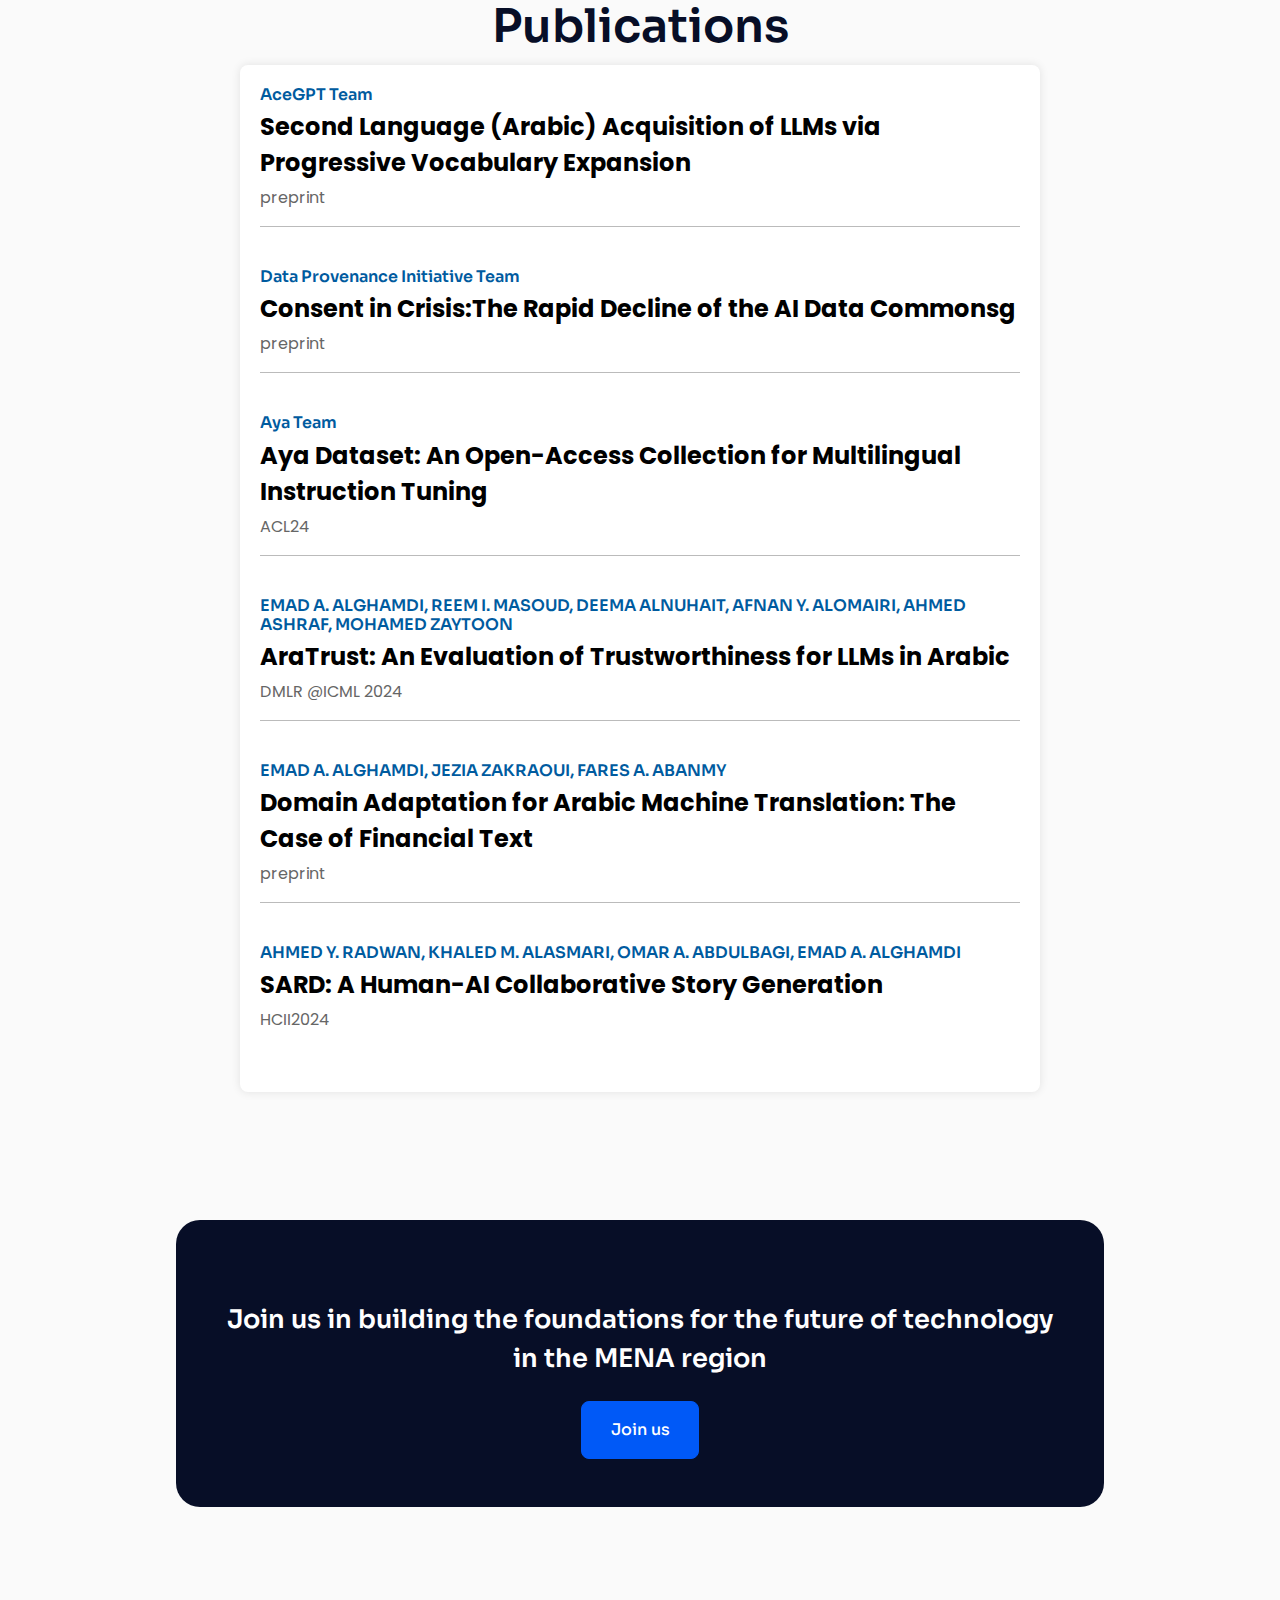
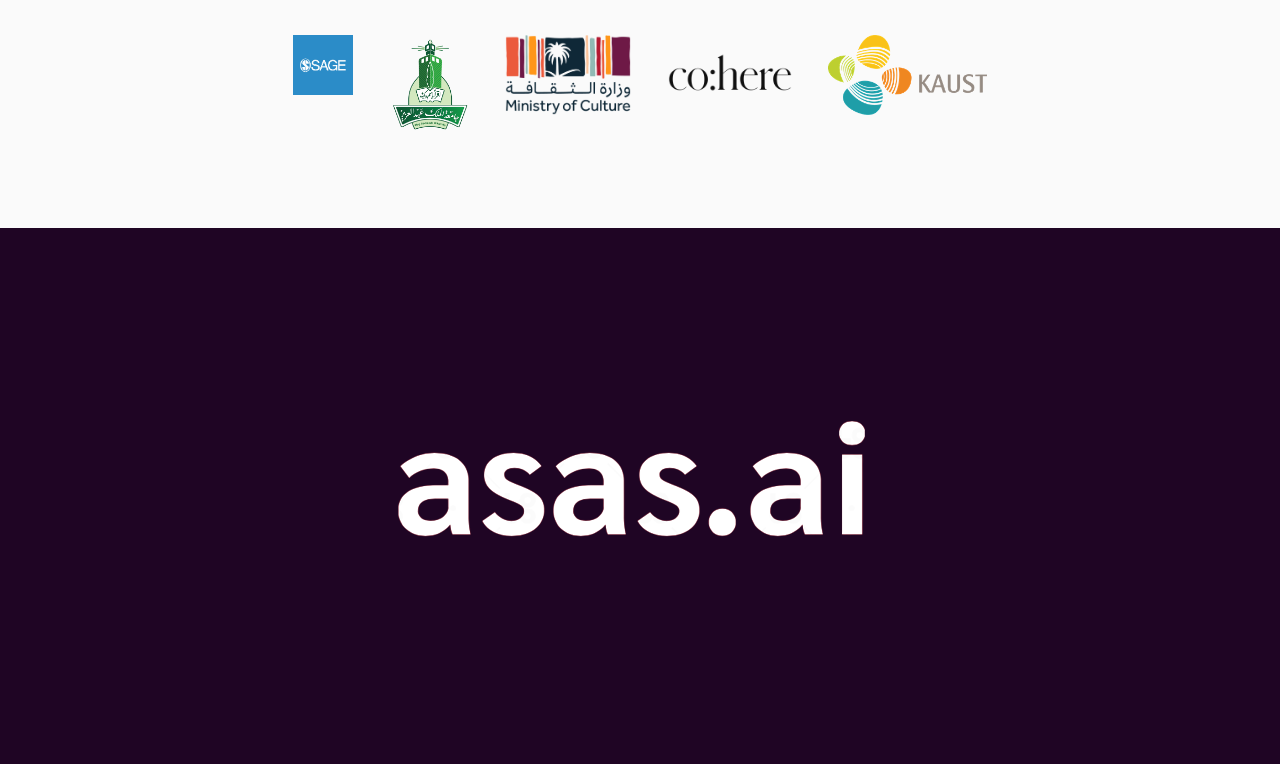
==== commit 4912fb7f: "fixed typos" ====
--- a/index.html
+++ b/index.html
@@ -208,7 +208,7 @@
             <h1 class="display-6 fw-semi-bold text-center">Publications</h1>
             <div class="publications col-lg-10 col-md-6 col-sm-6 mt-2">
               <div class="publication">
-                <h2>AceGPT Team Team</h2>
+                <h2>AceGPT Team</h2>
                 <p class="title">
                   <a href="https://huggingface.co/FreedomIntelligence/AceGPT-v2-32B-Chat/blob/main/Second_Language__Arabic__Acquisition_of_LLMs_via_Progressive_Vocabulary_Expansion.pdf">
               Second Language (Arabic) Acquisition of LLMs via Progressive Vocabulary Expansion
--- a/assets/css/theme.css
+++ b/assets/css/theme.css
@@ -18794,7 +18794,7 @@
     color: #666666;
 }
 
-a {
+.publication a {
   color: black;
 }
 
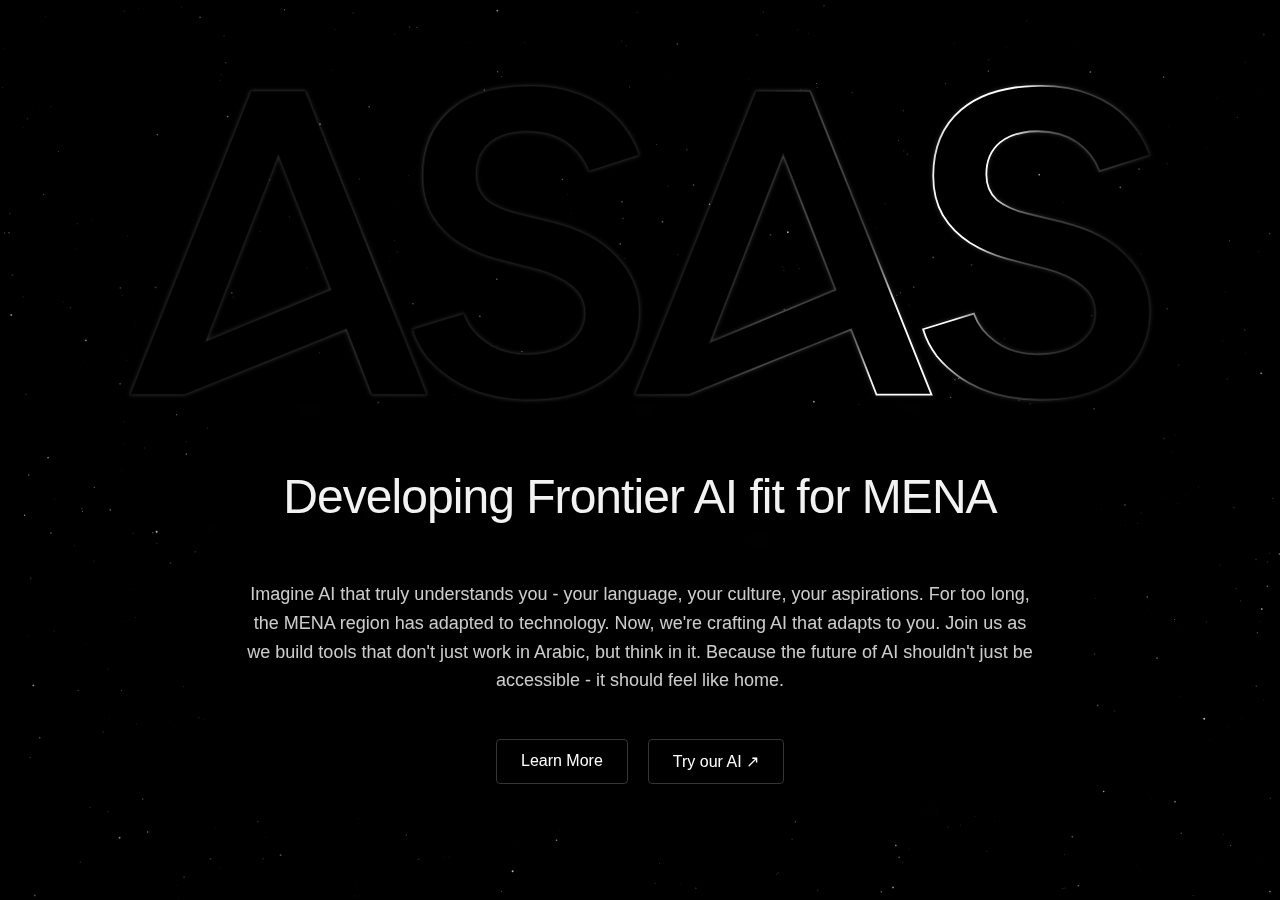
==== commit 23d6fa35: "new landing_page" ====
--- a/index.html
+++ b/index.html
@@ -1,643 +1,773 @@
 <!DOCTYPE html>
-<html lang="en-US" dir="ltr">
-  <head>
-    <meta charset="utf-8" />
-    <meta http-equiv="X-UA-Compatible" content="IE=edge" />
-    <meta name="viewport" content="width=device-width, initial-scale=1" />
-
-    <!-- ===============================================-->
-    <!--    Document Title-->
-    <!-- ===============================================-->
-    <title>asas.ai</title>
-
-    <!-- ===============================================-->
-    <!--    Favicons-->
-    <!-- ===============================================-->
-    <!-- <link
-      rel="shortcut icon"
-      type="image/x-icon"
-      href=""
-    /> -->
-
-    <!-- ===============================================-->
-    <!--    Stylesheets-->
-    <!-- ===============================================-->
-    <link
-      rel="stylesheet"
-      crossorigin="anonymous"
-      href="https://cdnjs.cloudflare.com/ajax/libs/font-awesome/5.15.2/css/all.min.css"
-      integrity="sha512-HK5fgLBL+xu6dm/Ii3z4xhlSUyZgTT9tuc/hSrtw6uzJOvgRr2a9jyxxT1ely+B+xFAmJKVSTbpM/CuL7qxO8w=="
-    />
-    <link href="assets/css/theme.css" rel="stylesheet" />
-
-    <link href="vendors/swiper/swiper-bundle.min.css" rel="stylesheet" />
-  </head>
-
-  <body>
-    <!-- ===============================================-->
-    <!--    Main Content-->
-    <!-- ===============================================-->
-    <main class="main" id="top">
-      <div class="top-section">
-        <nav class="navbar">
-          <div class="container-fluid">
-            <a class="" href="index.html">
-              <img class="logo" src="assets/img/logo_w_s.png" alt="..." />
-            </a>
-            <ul class="">
-              <li class="nav-item p-2">
-                <a href="https://twitter.com/Asaslab" target="_blank">
-                  <svg
-                    xmlns="http://www.w3.org/2000/svg"
-                    width="20"
-                    height="20"
-                    fill="currentColor"
-                    class="bi bi-twitter"
-                    viewBox="0 0 16 16"
-                  >
-                    <path
-                      d="M5.026 15c6.038 0 9.341-5.003 9.341-9.334 0-.14 0-.282-.006-.422A6.685 6.685 0 0 0 16 3.542a6.658 6.658 0 0 1-1.889.518 3.301 3.301 0 0 0 1.447-1.817 6.533 6.533 0 0 1-2.087.793A3.286 3.286 0 0 0 7.875 6.03a9.325 9.325 0 0 1-6.767-3.429 3.289 3.289 0 0 0 1.018 4.382A3.323 3.323 0 0 1 .64 6.575v.045a3.288 3.288 0 0 0 2.632 3.218 3.203 3.203 0 0 1-.865.115 3.23 3.23 0 0 1-.614-.057 3.283 3.283 0 0 0 3.067 2.277A6.588 6.588 0 0 1 .78 13.58a6.32 6.32 0 0 1-.78-.045A9.344 9.344 0 0 0 5.026 15z"
-                    />
-                  </svg>
-                </a>
-              </li>
-              <!-- <li class="nav-item p-2">
-                <a href="" target="_blank">
-                  <svg
-                    xmlns="http://www.w3.org/2000/svg"
-                    width="20"
-                    height="20"
-                    fill="currentColor"
-                    class="bi bi-discord"
-                    viewBox="0 0 16 16"
-                  >
-                    <path
-                      d="M13.545 2.907a13.227 13.227 0 0 0-3.257-1.011.05.05 0 0 0-.052.025c-.141.25-.297.577-.406.833a12.19 12.19 0 0 0-3.658 0 8.258 8.258 0 0 0-.412-.833.051.051 0 0 0-.052-.025c-1.125.194-2.22.534-3.257 1.011a.041.041 0 0 0-.021.018C.356 6.024-.213 9.047.066 12.032c.001.014.01.028.021.037a13.276 13.276 0 0 0 3.995 2.02.05.05 0 0 0 .056-.019c.308-.42.582-.863.818-1.329a.05.05 0 0 0-.01-.059.051.051 0 0 0-.018-.011 8.875 8.875 0 0 1-1.248-.595.05.05 0 0 1-.02-.066.051.051 0 0 1 .015-.019c.084-.063.168-.129.248-.195a.05.05 0 0 1 .051-.007c2.619 1.196 5.454 1.196 8.041 0a.052.052 0 0 1 .053.007c.08.066.164.132.248.195a.051.051 0 0 1-.004.085 8.254 8.254 0 0 1-1.249.594.05.05 0 0 0-.03.03.052.052 0 0 0 .003.041c.24.465.515.909.817 1.329a.05.05 0 0 0 .056.019 13.235 13.235 0 0 0 4.001-2.02.049.049 0 0 0 .021-.037c.334-3.451-.559-6.449-2.366-9.106a.034.034 0 0 0-.02-.019Zm-8.198 7.307c-.789 0-1.438-.724-1.438-1.612 0-.889.637-1.613 1.438-1.613.807 0 1.45.73 1.438 1.613 0 .888-.637 1.612-1.438 1.612Zm5.316 0c-.788 0-1.438-.724-1.438-1.612 0-.889.637-1.613 1.438-1.613.807 0 1.451.73 1.438 1.613 0 .888-.631 1.612-1.438 1.612Z"
-                    />
-                  </svg>
-                </a>
-              </li> -->
-              <li class="nav-item p-2">
-                <a
-                  href="https://www.linkedin.com/company/asas-lab/"
-                  target="_blank"
-                >
-                  <svg
-                    xmlns="http://www.w3.org/2000/svg"
-                    width="20"
-                    height="20"
-                    fill="currentColor"
-                    class="bi bi-linkedin"
-                    viewBox="0 0 16 16"
-                  >
-                    <path
-                      d="M0 1.146C0 .513.526 0 1.175 0h13.65C15.474 0 16 .513 16 1.146v13.708c0 .633-.526 1.146-1.175 1.146H1.175C.526 16 0 15.487 0 14.854V1.146zm4.943 12.248V6.169H2.542v7.225h2.401zm-1.2-8.212c.837 0 1.358-.554 1.358-1.248-.015-.709-.52-1.248-1.342-1.248-.822 0-1.359.54-1.359 1.248 0 .694.521 1.248 1.327 1.248h.016zm4.908 8.212V9.359c0-.216.016-.432.08-.586.173-.431.568-.878 1.232-.878.869 0 1.216.662 1.216 1.634v3.865h2.401V9.25c0-2.22-1.184-3.252-2.764-3.252-1.274 0-1.845.7-2.165 1.193v.025h-.016a5.54 5.54 0 0 1 .016-.025V6.169h-2.4c.03.678 0 7.225 0 7.225h2.4z"
-                    />
-                  </svg>
-                </a>
-              </li>
-            </ul>
-          </div>
-        </nav>
-
-        <!-- ============================================-->
-        <!-- <section> begin ============================-->
-        <section class="mt-3">
-          <div class="container">
-            <div class="row mb-9 text-center">
-              <div class="col-md-12 col-lg-12 col-xl-12">
-                <p class="display-3 lh-sm">AGI is not our goal</p>
-                <p class="display-7 pt-7">
-                  Building a safe and beneficial AI for the MENA region is our
-                  mission.
-                </p>
-                <a class="btn btn-info mt-6" href="vision.html" role="button"
-                  >Read our vision</a
-                >
-              </div>
+<html lang="en">
+<head>
+    <meta charset="UTF-8">
+    <meta name="viewport" content="width=device-width, initial-scale=1.0">
+    <title>ASAS AI | Artificial Intelligence and Consulting in Saudi Arabia - Riyadh, Jeddah, Dammam, Mecca | الذكاء الاصطناعي والاستشارات في السعودية | AI Consulting Saudi Arabia</title>
+    <meta name="description" content="ASAS - Leading AI consulting services in Saudi Arabia. Expert artificial intelligence solutions and consulting in Riyadh, Jeddah, Dammam, and Mecca. خدمات استشارات الذكاء الاصطناعي في المملكة العربية السعودية">
+    <meta name="keywords" content="AI consulting, artificial intelligence, Saudi Arabia, Riyadh, Jeddah, Dammam, Mecca, الذكاء الاصطناعي, استشارات, السعودية, الرياض, جدة, الدمام, مكة">
+    <meta property="og:title" content="ASAS | AI Consulting Saudi Arabia">
+    <meta property="og:description" content="Leading AI consulting services across Saudi Arabia. Expert artificial intelligence solutions and consulting.">
+    <meta property="og:type" content="website">
+    <meta name="robots" content="index, follow">
+    <meta name="language" content="English, Arabic">
+    <script>
+        // Create favicon programmatically
+        const favicon = document.createElement('link');
+        favicon.rel = 'icon';
+        favicon.type = 'image/svg+xml';
+        favicon.href = `data:image/svg+xml,${encodeURIComponent(`
+            <svg xmlns="http://www.w3.org/2000/svg" viewBox="0 0 100 100">
+                <rect width="100" height="100" fill="black"/>
+                <svg x="20" y="20" width="60" height="60" viewBox="0 0 50 51">
+                    <path fill-rule="evenodd" clip-rule="evenodd" d="M40.8175 50.6049L36.5893 39.7634L9.67463 50.6049H0.888916L20.8175 0.604919H29.6032L49.6032 50.6049H40.8175ZM34.1285 33.4536L25.2461 10.6782L12.9618 42.1763L34.1285 33.4536Z" fill="white"/>
+                </svg>
+            </svg>
+        `)}`;
+        document.head.appendChild(favicon);
+    </script>
+    <style>
+        body {
+            margin: 0;
+            background: black;
+            height: 100vh;
+            display: flex;
+            flex-direction: column;
+            align-items: center;
+            justify-content: center;
+            color: white;
+            font-family: -apple-system, BlinkMacSystemFont, 'Segoe UI', Roboto, sans-serif;
+            overflow: hidden;
+        }
+
+        .logo-container {
+            position: relative;
+            width: 80vw;
+        }
+
+        .logo {
+            width: 100%;
+            height: auto;
+            fill: rgba(255, 255, 255, clamp(0.02, 0.08 - (0.06 * (100vw / 1000)), 0.08));
+            stroke: rgba(255, 255, 255, 0.1);
+            stroke-width: 0.5px;    
+            filter: drop-shadow(0 0 2px rgba(255, 255, 255, 0.2));
+            transition: filter 0.3s ease;
+        }
+
+        .email {
+            margin-top: 20px;
+            padding: 10px 20px;
+            background: rgba(255, 255, 255, 0.1);
+            border-radius: 4px;
+            font-size: 14px;
+        }
+        h1 {
+            margin-top: 32px;
+            font-size: 48px;
+            font-weight: 300;
+            letter-spacing: -0.02em;
+            opacity: 0.95;
+        }
+
+        .cta-container {
+            margin-top: 20px;
+            display: flex;
+            gap: 20px;
+        }
+
+        .cta-button {
+            padding: 12px 24px;
+            border: 1px solid rgba(255, 255, 255, 0.2);
+            border-radius: 4px;
+            color: white;
+            text-decoration: none;
+            transition: border-color 0.3s ease;
+            position: relative;
+        }
+
+        .cta-button::before {
+            content: '';
+            position: absolute;
+            inset: -1px;
+            border-radius: 4px;
+            background: transparent;
+            border: 1px solid rgba(255, 255, 255, 0.01);
+            filter: drop-shadow(0 0 2px rgba(255, 255, 255, 0.1));
+            pointer-events: none;
+            transition: border-color 0.3s ease;
+        }
+
+        .cta-button:hover::before {
+            border-color: rgba(255, 255, 255, 0.1);
+        }
+
+        .cta-button:hover {
+            border-color: rgba(255, 255, 255, 0.4);
+        }
+
+        .content-box {
+            max-width: 800px;
+            width: 90%;
+            margin: 0 auto;
+            text-align: center;
+            padding: 2rem;
+            /* background: rgba(255, 255, 255, 0.03); */
+            border-radius: 12px;
+            backdrop-filter: blur(10px);
+            /* border: 1px solid rgba(255, 255, 255, 0.1); */
+            display: flex;
+            flex-direction: column;
+            align-items: center;
+            justify-content: center;
+        }
+
+        .tagline {
+            font-size: 18px;
+            line-height: 1.6;
+            color: rgba(255, 255, 255, 0.8);
+            margin: 24px 0;
+        }
+    </style>
+</head>
+<body>
+    
+    <div class="logo-container">
+        <svg class="logo" xmlns="http://www.w3.org/2000/svg" width="565" height="175" viewBox="0 0 565 175" >
+                <path d="M134.345 171.037L134.469 171.355H134.811H164.06H164.799L164.525 170.669L97.9402 4.20808L97.8145 3.89377H97.476H96.7808H96.0492H69.891H69.1593H68.2263H67.8874L67.7619 4.20865L1.41517 170.67L1.1421 171.355H1.87964H31.1293H31.2262L31.3161 171.319L120.452 135.414L134.345 171.037ZM42.9636 141.887L82.9701 39.306L111.898 113.479L42.9636 141.887ZM197.506 171.098L197.509 171.098C204.851 173.174 212.904 174.209 221.663 174.209C234.554 174.209 245.49 172.14 254.45 167.98C263.561 163.824 270.459 158.057 275.115 150.671C279.768 143.29 282.089 134.793 282.089 125.197C282.089 114.275 277.907 104.328 269.589 95.3695C261.263 86.403 249.595 80.101 234.623 76.4377L234.622 76.4376L214.174 71.4444C214.174 71.4444 214.174 71.4443 214.173 71.4443C207.25 69.7132 201.777 67.2044 197.729 63.9375C193.898 60.5617 191.962 55.876 191.962 49.8139C191.962 42.329 194.449 36.5342 199.391 32.3635C204.507 28.179 211.515 26.0581 220.474 26.0581C229.113 26.0581 236.299 28.0991 242.064 32.1501C247.852 36.2177 251.908 41.37 254.249 47.6115L254.416 48.0578L254.87 47.9119L281.504 39.3511L281.995 39.1933L281.822 38.7075C279.262 31.5089 275.343 25.1089 270.065 19.5108C264.777 13.7433 258.055 9.26528 249.911 6.07074C241.912 2.71199 232.571 1.04016 221.9 1.04016C202.965 1.04016 188.326 5.4155 178.058 14.2386C167.781 22.911 162.663 35.1102 162.663 50.7651C162.663 59.0806 164.423 66.3044 167.962 72.4179L167.967 72.4262C171.655 78.5187 176.624 83.567 182.869 87.5698L182.874 87.5728C189.26 91.5646 196.362 94.5957 204.175 96.6686L204.179 96.6697L224.628 101.901C224.629 101.901 224.629 101.901 224.629 101.901C233.143 104.109 239.888 107.253 244.89 111.317L244.897 111.323C249.851 115.193 252.315 120.201 252.315 126.386C252.315 133.189 249.39 138.669 243.488 142.862C237.577 147.063 229.528 149.19 219.289 149.191C210.497 149.033 203.153 146.758 197.228 142.392C191.268 138 187.296 132.925 185.275 127.172L185.116 126.718L184.656 126.859L157.547 135.182L157.076 135.327L157.214 135.8C158.66 140.78 161.147 145.591 164.667 150.231L164.673 150.238L164.679 150.246C168.36 154.727 172.915 158.801 178.34 162.471L178.346 162.474C183.941 166.151 190.329 169.024 197.506 171.098ZM412.871 171.037L412.995 171.355H413.336H442.586H443.325L443.05 170.669L376.466 4.20808L376.34 3.89377H376.002H375.306H374.575H348.417H347.685H346.752H346.413L346.287 4.20865L279.941 170.67L279.668 171.355H280.405H309.655H309.752L309.842 171.319L398.978 135.414L412.871 171.037ZM321.306 142.357L361.496 39.306L390.454 113.557L321.306 142.357ZM479.149 171.098L479.152 171.098C486.494 173.174 494.547 174.209 503.306 174.209C516.197 174.209 527.133 172.14 536.093 167.98C545.204 163.824 552.102 158.057 556.758 150.671C561.411 143.29 563.732 134.793 563.732 125.197C563.732 114.275 559.55 104.328 551.232 95.3695C542.906 86.403 531.238 80.101 516.266 76.4377L516.163 76.8562L516.265 76.4376L495.817 71.4444C495.817 71.4443 495.816 71.4442 495.816 71.4441C488.892 69.7131 483.42 67.2043 479.372 63.9375C475.541 60.5617 473.605 55.876 473.605 49.8139C473.605 42.3288 476.093 36.5338 481.034 32.363C486.15 28.1789 493.158 26.0581 502.117 26.0581C510.756 26.0581 517.942 28.0991 523.707 32.1501C529.495 36.2177 533.551 41.37 535.892 47.6115L536.059 48.0578L536.513 47.9119L563.147 39.3511L563.638 39.1933L563.465 38.7075C560.905 31.5084 556.985 25.108 551.707 19.5096C546.419 13.7426 539.698 9.26489 531.554 6.07056C523.555 2.71193 514.214 1.04016 503.543 1.04016C484.608 1.04016 469.969 5.4155 459.701 14.2386C449.424 22.911 444.306 35.1102 444.306 50.7651C444.306 59.0806 446.066 66.3044 449.605 72.4179L449.61 72.4262C453.298 78.5187 458.267 83.567 464.512 87.5698L464.517 87.5728C470.903 91.5646 478.005 94.5957 485.818 96.6686L485.822 96.6697L506.271 101.901C514.786 104.108 521.531 107.253 526.533 111.317L526.54 111.323C531.494 115.193 533.958 120.201 533.958 126.386C533.958 133.189 531.033 138.669 525.131 142.862C519.22 147.063 511.171 149.19 500.932 149.191C492.14 149.033 484.796 146.758 478.871 142.392C472.911 138 468.939 132.925 466.918 127.172L466.759 126.718L466.299 126.859L439.19 135.182L438.719 135.327L438.857 135.8C440.303 140.78 442.79 145.591 446.31 150.231L446.316 150.238L446.322 150.246C450.003 154.727 454.558 158.801 459.983 162.471L459.989 162.474C465.584 166.151 471.972 169.024 479.149 171.098Z"/>
+       </svg>    
+        </div>
+
+        <div class="content-box">
+            <h1>Developing Frontier AI fit for MENA</h1>
+            <p class="tagline">Imagine AI that truly understands you - your language, your culture, your aspirations. For too long, the MENA region has adapted to technology. Now, we're crafting AI that adapts to you. Join us as we build tools that don't just work in Arabic, but think in it. Because the future of AI shouldn't just be accessible - it should feel like home.</p>
+            <div class="cta-container">
+                <a href="" class="cta-button">Learn More</a>
+                <a href="" class="cta-button">Try our AI ↗</a>
             </div>
-          </div>
-          <!-- end of .container-->
-        </section>
-      </div>
-
-      <!-- <section> close ============================-->
-      <!-- ============================================-->
-
-      <!-- ============================================-->
-      <!-- <section> begin ============================-->
-      <section>
-        <div class="container">
-          <!-- <div class="row">
-            <div class="col-lg-6 col-md-6 col-s-6">
-              <h2 class="text-1000 m-6 pt-4 line-space">
-                We conduct fundamental research, offer consultancy, and build
-                creative AI technologies and solutions for the Arabic language
-                and its people
-              </h2>
-            </div> -->
-
-          <!-- <div class="col-lg-6 col-md-6 col-sm-6">
-              <div class="p-2 text-center">
-                <img
-                  src="assets/img/gallery/A cave painting depicting a group of early humans .jpg"
-                  class="rounded-3 float-right img-our-focus"
-                  alt="..."
-                />
-              </div>
-            </div>
-          </div> -->
-
-          <div class="row">
-            <h1 class="display-6 fw-semi-bold text-center">Practice Areas</h1>
-          </div>
-
-          <div class="row mt-6">
-            <div class="col-md-6">
-              <div class="p-3">
-                <h2 class="pt-3 lh-base">Scientific Research</h2>
-                <p>
-                  We conduct empirical research on various aspects of AI and we
-                  strive to publish our work in top-tier conferences and
-                  journals.
-                </p>
-              </div>
-            </div>
-
-            <div class="col-md-6">
-              <div class="p-3">
-                <h2 class="pt-3 lh-base">Tools and Products</h2>
-                <p>
-                  AI is changing how we work and do business. Through leveraging
-                  cutting-edge technologies, we build advanced tools and
-                  products that add value to people’s lives.
-                </p>
-              </div>
-            </div>
-          </div>
-          <div class="row mb-4">
-            <div class="col-md-6">
-              <div class="p-3">
-                <h2 class="pt-3 lh-base">Consulting Services</h2>
-                <p>
-                  Our community has a wide range of AI expertise and our
-                  developers are very talented and eager to share their
-                  knowledge and skills to help build solutions customized for
-                  your organization needs
-                </p>
-              </div>
-            </div>
-            <div class="col-md-6">
-              <div class="p-3">
-                <h2 class="pt-3 lh-base">AI Ethics and Responsibility</h2>
-                <p class="mb-0">
-                  AI systems can have positive impact on our lives but also can
-                  have risks. In building our AI systems, we comply with the
-                  seven AI Ethics Principles proposed by SDAIA. We aslo do
-                  research on algorithmic bias and risk.
-                </p>
-              </div>
-            </div>
-          </div>
         </div>
-        <!-- end of .container-->
-      </section>
-      <section>
-        <div class="container">
-          <div class="row">
-            <h1 class="display-6 fw-semi-bold text-center">Publications</h1>
-            <div class="publications col-lg-10 col-md-6 col-sm-6 mt-2">
-              <div class="publication">
-                <h2>AceGPT Team</h2>
-                <p class="title">
-                  <a href="https://huggingface.co/FreedomIntelligence/AceGPT-v2-32B-Chat/blob/main/Second_Language__Arabic__Acquisition_of_LLMs_via_Progressive_Vocabulary_Expansion.pdf">
-              Second Language (Arabic) Acquisition of LLMs via Progressive Vocabulary Expansion
-                  </a>
-                </p>
-                <p class="journal">preprint</p>
-                <hr class="solid">
-              </div>
-              <div class="publication">
-                <h2>Data Provenance Initiative Team</h2>
-                <p class="title">
-                  <a href="https://www.dataprovenance.org/consent-in-crisis-paper">
-              Consent in Crisis:The Rapid Decline of the AI Data Commonsg
-                  </a>
-                </p>
-                <p class="journal">preprint</p>
-                <hr class="solid">
-              </div>
-              <div class="publication">
-              <h2>Aya Team</h2>
-              <p class="title">
-                <a href="https://arxiv.org/abs/2402.06619">
-                  Aya Dataset: An Open-Access Collection for Multilingual
-                  Instruction Tuning
-                </a>
-              </p>
-              <p class="journal">ACL24</p> 
-              <hr class="solid">
-            </div>
-
-            <div class="publication">
-              <h2>
-                EMAD A. ALGHAMDI, REEM I. MASOUD, DEEMA ALNUHAIT, AFNAN Y.
-                ALOMAIRI, AHMED ASHRAF, MOHAMED ZAYTOON
-              </h2>
-              <p class="title">
-                <a href="https://arxiv.org/abs/2403.09017">
-                  AraTrust: An Evaluation of Trustworthiness for LLMs in Arabic
-                </a>
-              </p>
-              <p class="journal">DMLR @ICML 2024</p>
-              <hr class="solid">
-            </div>
-            <div class="publication">
-              <h2>EMAD A. ALGHAMDI, JEZIA ZAKRAOUI, FARES A. ABANMY</h2>
-              <p class="title">
-                <a href="https://arxiv.org/abs/2309.12863">
-                  Domain Adaptation for Arabic Machine Translation: The Case of
-                  Financial Text
-                </a>
-              </p>
-              <p class="journal">preprint</p>
-              <hr class="solid">
-            </div>
-            <div class="publication">
-              <h2>
-                AHMED Y. RADWAN, KHALED M. ALASMARI, OMAR A. ABDULBAGI, EMAD A.
-                ALGHAMDI
-              </h2>
-              <p class="title">
-                <a href="https://www.arxiv.org/abs/2403.01575">
-                  SARD: A Human-AI Collaborative Story Generation
-                </a>
-              </p>
-              <p class="journal">HCII2024</p>
-            </div>
-
-          </div>
-        </div>
-      </section>
-
-      <!-- <section> close ============================-->
-      <!-- ============================================-->
-
-      <!-- ============================================-->
-      <!-- <section> begin ============================-->
-      <!-- <section class="mt-5">
-        <div class="container">
-          <div class="text-center">
-            <div class="p-5 bg-primary rounded-3">
-              <div class="py-3">
-                <h4 class="opacity-50 ls-2 lh-base fw-medium">
-                  READY TO START
-                </h4>
-                <h2 class="mt-3 fs-4 fs-sm-7 latter-sp-3 lh-base fw-semi-bold">
-                  Start Your Free Trail Today
-                </h2>
-              </div>
-              <div class="flex-center d-flex">
-                <button class="btn btn-info">
-                  Get Started <span class="fas fa-arrow-right"></span>
-                </button>
-              </div>
-            </div>
-          </div>
-        </div>
-        <!-- end of .container-->
-      <!-- </section> -->
-      <!-- <section> close ============================-->
-      <!-- ============================================-->
-
-      <!-- ============================================-->
-      <!-- <section> begin ============================-->
-      <!-- <section class="mt-5"> 
-        <div class="container">
-          <div class="text-center">
-            <p class="fs-2 ls-2">SAFLOW</p>
-            <h1 class="display-6 fw-semi-bold">How does it work?</h1>
-          </div>
-          <div class="row mt-6 flex-center justify-content-xl-evenly px-xl-5">
-            <div class="col-md-7 col-lg-6 order-md-1">
-              <img
-                class="w-100"
-                src="assets/img/gallery/comment1.png"
-                alt="..."
-              />
-            </div>
-            <div class="col-md-5 col-lg-4">
-              <h3 class="fs-xl-7 fs-lg-4 fs-md-3 mt-5 mt-md-0">
-                How does it work?
-              </h3>
-              <p class="fs-xl-1 ls-3 pe-xl-2">
-                Our landing page template works on all devices, so you only have
-                to set it up once, and get beautiful results.
-              </p>
-            </div>
-          </div>
-          <div class="row mt-6 flex-center justify-content-xl-evenly px-xl-5">
-            <div class="col-md-7 col-lg-6 false">
-              <img
-                class="w-100"
-                src="assets/img/gallery/comment2.png"
-                alt="..."
-              />
-            </div>
-            <div class="col-md-5 col-lg-4">
-              <h3 class="fs-xl-7 fs-lg-4 fs-md-3 mt-5 mt-md-0">
-                How does it work?
-              </h3>
-              <p class="fs-xl-1 ls-3 pe-xl-2">
-                Our landing page template works on all devices, so you only have
-                to set it up once, and get beautiful results.
-              </p>
-            </div>
-          </div>
-          <div class="row mt-6 flex-center justify-content-xl-evenly px-xl-5">
-            <div class="col-md-7 col-lg-6 order-md-1">
-              <img
-                class="w-100"
-                src="assets/img/gallery/comment3.png"
-                alt="..."
-              />
-            </div>
-            <div class="col-md-5 col-lg-4">
-              <h3 class="fs-xl-7 fs-lg-4 fs-md-3 mt-5 mt-md-0">
-                How does it work?
-              </h3>
-              <p class="fs-xl-1 ls-3 pe-xl-2">
-                Our landing page template works on all devices, so you only have
-                to set it up once, and get beautiful results.
-              </p>
-            </div>
-          </div>
-        </div>
-        <!-- end of .container-->
-      <!-- </section> -->
-      <!-- <section> close ============================-->
-      <!-- ============================================-->
-
-      <!-- ============================================-->
-      <!-- <section> begin ============================-->
-      <!-- <section>
-        <div class="container-lg">
-          <div class="text-center">
-            <p class="fs-2 ls-2">SAFLOW</p>
-            <h1 class="display-6 fw-semi-bold">Pricing</h1>
-          </div>
-          <div class="row flex-center">
-            <div class="col-sm-9 col-md-4 mt-3">
-              <div
-                class="py-5 px-4 px-md-3 px-lg-4 rounded-1 bg-800 plans-cards mt-md-9"
-              >
-                <p class="fs-2 ls-2">FREE</p>
-                <h1 class="display-4 ls-3"><span class="text-600">$</span>0</h1>
-                <hr class="hr mt-6 text-1000" />
-                <ul class="mt-5 ps-0">
-                  <li class="pricing-lists">
-                    <i class="fas fa-check-circle fa-lg me-2 text-600"></i
-                    >7,000,000+ Events
-                  </li>
-                  <li class="pricing-lists">
-                    <i class="fas fa-check-circle fa-lg me-2 text-600"></i>4
-                    Custom Domains
-                  </li>
-                  <li class="pricing-lists">
-                    <i class="fas fa-check-circle fa-lg me-2 text-600"></i
-                    >Dedicated Support
-                  </li>
-                  <li class="pricing-lists">
-                    <i class="fas fa-check-circle fa-lg me-2 text-600"></i>12
-                    Months History
-                  </li>
-                  <li class="pricing-lists">
-                    <i class="fas fa-check-circle fa-lg me-2 text-600"></i>1
-                    Dedicated SSL
-                  </li>
-                </ul>
-                <button class="btn btn-gray mt-4">
-                  Get Started <span class="fas fa-arrow-right"></span>
-                </button>
-              </div>
-            </div>
-            <div class="col-sm-9 col-md-4 mt-3">
-              <div
-                class="py-5 px-4 px-md-3 px-lg-4 rounded-1 bg-800 plans-cards mt-0"
-              >
-                <p class="fs-2 ls-2">BASIC</p>
-                <h1 class="display-4 ls-3">
-                  <span class="text-600">$</span>23
-                </h1>
-                <hr class="hr mt-6 text-1000" />
-                <ul class="mt-5 ps-0">
-                  <li class="pricing-lists">
-                    <i class="fas fa-check-circle fa-lg me-2 text-600"></i
-                    >7,000,000+ Events
-                  </li>
-                  <li class="pricing-lists">
-                    <i class="fas fa-check-circle fa-lg me-2 text-600"></i>4
-                    Custom Domains
-                  </li>
-                  <li class="pricing-lists">
-                    <i class="fas fa-check-circle fa-lg me-2 text-600"></i
-                    >Dedicated Support
-                  </li>
-                  <li class="pricing-lists">
-                    <i class="fas fa-check-circle fa-lg me-2 text-600"></i>12
-                    Months History
-                  </li>
-                  <li class="pricing-lists">
-                    <i class="fas fa-check-circle fa-lg me-2 text-600"></i>1
-                    Dedicated SSL
-                  </li>
-                </ul>
-                <button class="btn btn-gray mt-4">
-                  Get Started <span class="fas fa-arrow-right"></span>
-                </button>
-              </div>
-            </div>
-            <div class="col-sm-9 col-md-4 mt-3">
-              <div
-                class="py-5 px-4 px-md-3 px-lg-4 rounded-1 bg-800 plans-cards mt-md-9"
-              >
-                <p class="fs-2 ls-2">PREMIUM</p>
-                <h1 class="display-4 ls-3">
-                  <span class="text-600">$</span>59
-                </h1>
-                <hr class="hr mt-6 text-1000" />
-                <ul class="mt-5 ps-0">
-                  <li class="pricing-lists">
-                    <i class="fas fa-check-circle fa-lg me-2 text-600"></i
-                    >7,000,000+ Events
-                  </li>
-                  <li class="pricing-lists">
-                    <i class="fas fa-check-circle fa-lg me-2 text-600"></i>4
-                    Custom Domains
-                  </li>
-                  <li class="pricing-lists">
-                    <i class="fas fa-check-circle fa-lg me-2 text-600"></i
-                    >Dedicated Support
-                  </li>
-                  <li class="pricing-lists">
-                    <i class="fas fa-check-circle fa-lg me-2 text-600"></i>12
-                    Months History
-                  </li>
-                  <li class="pricing-lists">
-                    <i class="fas fa-check-circle fa-lg me-2 text-600"></i>1
-                    Dedicated SSL
-                  </li>
-                </ul>
-                <button class="btn btn-gray mt-4">
-                  Get Started <span class="fas fa-arrow-right"></span>
-                </button>
-              </div>
-            </div>
-          </div>
-        </div>
-        <!-- end of .container-->
-      <!-- </section>  -->
-      <!-- <section> close ============================-->
-      <!-- ============================================-->
-
-      <!-- ============================================-->
-      <!-- <section> begin ============================-->
-      <section>
-        <div class="container">
-          <div class="text-center text-xl-start">
-            <div
-              class="p-5 bg-900 rounded-3 d-flex flex-column justify-content-xl-between flex-xl-row"
-            >
-              <div class="py-3">
-                <h5 class="mt-3 fs-4 fc-w lh-base fw-semi-bold">
-                  Join us in building the foundations for the future of
-                  technology in the MENA region
-                </h5>
-              </div>
-              <div class="flex-center d-flex">
-                <a
-                  class="btn btn-primary"
-                  href="https://fm.addxt.com/form/?vf=1FAIpQLSeaoC5AywyMVsmrosm1W69YBozE4AfyBteLz8VtdduigK4FlQ"
-                  target="_blank"
-                >
-                  Join us <span class="fas fa-arrow-right"></span
-                ></a>
-              </div>
-            </div>
-          </div>
-        </div>
-        <!-- end of .container-->
-      </section>
-      <!-- <section> close ============================-->
-      <!-- ============================================-->
-
-      <!-- ============================================-->
-      <!-- <section> begin ============================-->
-      <!-- <section>
-        <div class="row pt-8">
-          <h1 class="display-6 fw-semi-bold offset-1">Products</h1>
-          </div>
-      </section> -->
-      <!-- <section> close ============================-->
-      <!-- ============================================-->
-
-      <!-- ============================================-->
-      <!-- <section> begin ============================-->
-      <section>
-        <div class="container">
-          <div class="row mx-md-5 px-md-5 d-flex justify-content-evenly mb-4">
-            <div class="col-md-4 col-sm-6 col-lg-auto mt-5 mt-lg-0 text-center">
-              <img
-                src="assets/img/gallery/brands/SAGE_Logo.png"
-                alt="Sage"
-                style="height: 60px"
-              />
-            </div>
-            <div class="col-md-4 col-sm-6 col-lg-auto mt-5 mt-lg-0 text-center">
-              <img
-                src="assets/img/gallery/brands/KAU_logo.png"
-                alt="KAU"
-                style="height: 100px"
-              />
-            </div>
-            <div class="col-md-4 col-sm-6 col-lg-auto mt-5 mt-lg-0 text-center">
-              <img
-                src="assets/img/gallery/brands/culture_logo.png"
-                alt="Amazon"
-                style="height: 80px"
-              />
-            </div>
-            <div class="col-md-4 col-sm-6 col-lg-auto mt-5 mt-lg-0 text-center">
-              <img
-                src="assets/img/gallery/brands/cohere.png"
-                alt="Amazon"
-                style="height: 80px"
-              />
-            </div>
-            <div class="col-md-4 col-sm-6 col-lg-auto mt-5 mt-lg-0 text-center">
-              <img
-                src="assets/img/gallery/brands/kaust.png"
-                alt="Amazon"
-                style="height: 80px"
-              />
-            </div>
-          </div>
-          <div class="px-xl-8 px-md-7">
-            <!-- <hr class="mt-7 text-1000" /> -->
-          </div>
-        </div>
-        <!-- end of .container-->
-      </section>
-      <!-- <section> close ============================-->
-      <!-- ============================================-->
-
-      <!-- ============================================-->
-      <!-- <section> begin ============================-->
-      <section class="bg-primary">
-        <div class="container">
-          <div class="row">
-            <div class="col-md-12 col-xl-12 pt-2 pt-xl-12 text-center">
-              <!-- <p class="mb-0 text-center text-xl-end"> -->
-              <!-- <a class="text-300 text-decoration-none footer-link" href="#!">
-                  Terms &amp; conditon </a
-                ><a
-                  class="text-300 text-decoration-none footer-link ps-4"
-                  href="#!"
-                  >Privacy Policy
-                </a> -->
-              <a class="" href="index.html">
-                <img class="img-fluid" src="assets/img/logo_w.png" alt="..." />
-              </a>
-              <!-- </p> -->
-            </div>
-          </div>
-        </div>
-        <!-- end of .container-->
-      </section>
-      <!-- <section> close ============================-->
-      <!-- ============================================-->
-    </main>
-    <!-- ===============================================-->
-    <!--    End of Main Content-->
-    <!-- ===============================================-->
-
-    <!-- ===============================================-->
-    <!--    JavaScripts-->
-    <!-- ===============================================-->
-    <script src="vendors/@popperjs/popper.min.js"></script>
-    <script src="vendors/bootstrap/bootstrap.min.js"></script>
-    <script src="vendors/is/is.min.js"></script>
-    <script src="vendors/swiper/swiper-bundle.min.js"></script>
-    <link rel="preconnect" href="https://fonts.gstatic.com" />
-    <link
-      href="https://fonts.googleapis.com/css2?family=Sora:wght@100;200;300;400;500;600;700;800&amp;display=swap"
-      rel="stylesheet"
-    />
-    <script src="assets/js/theme.js"></script>
-
-    <link
-      href="https://fonts.googleapis.com/css2?family=Poppins:ital,wght@0,200;0,300;0,400;0,500;0,600;0,700;0,800;0,900;1,200;1,300;1,400&amp;display=swap"
-      rel="stylesheet"
-    />
-  </body>
+
+    </div>
+
+    <script>
+        class LightingEffect {
+            constructor() {
+                this.svg = document.querySelector('.logo');
+                this.path = this.svg.querySelector('path');
+                this.mouse = { x: window.innerWidth/2, y: window.innerHeight/2 };
+                this.isMouseMoving = false;
+                this.mouseTimeout = null;
+                this.lastRender = 0;
+                this.fps = 60;
+                this.fpsInterval = 1000 / this.fps;
+
+                // Vector field configuration
+                this.vectorPoints = [];
+                this.vectorSpacing = 50;
+                this.influenceRadius = window.innerWidth * 0.05;
+                this.blendFactor = 0.3;
+                this.vectorFieldStrength = 2.5;
+                this.vectorField = {
+                    density: 0.85,      // Increased density for more detail
+                    smoothing: 0.35,    // Slightly reduced smoothing for crisper effect
+                    flowSpeed: 0.8,     // Increased flow speed for more dynamic movement
+                    turbulence: 0.15,   // Added subtle turbulence for organic feel
+                    fadeSpeed: 0.92,    // New: Controls how quickly effects fade
+                    reactivity: 0.75,   // New: How strongly field reacts to mouse
+                    coherence: 0.8      // New: How much vectors influence neighbors
+                };
+
+                // Orbital configurations
+                this.orbitalConfigs = [
+                    { angle: 0, radiusVw: 30, speed: 0.002, intensity: 0.7 },
+                    { angle: Math.PI / 3, radiusVw: 20, speed: -0.002, intensity: 0.5 },
+                    { angle: Math.PI / 2, radiusVw: 20, speed: 0.004, intensity: 0.6 },
+                    { angle: Math.PI, radiusVw: 25, speed: 0.003, intensity: 0.8 },
+                    { angle: Math.PI * 1.2, radiusVw: 35, speed: -0.001, intensity: 0.4 },
+                    { angle: Math.PI * 1.5, radiusVw: 55, speed: 0.005, intensity: 0.9 },
+                    { angle: Math.PI * 1.8, radiusVw: 40, speed: -0.003, intensity: 0.3 }
+                ];
+
+                // Initialize orbital systems
+                this.orbitalSystems = [];
+                this.updateOrbitalSystems();
+
+                // Improved button tracking
+                this.buttons = document.querySelectorAll('.cta-button');
+                this.buttonStates = new Map();
+                this.initializeButtonTracking();
+                
+                // Debounced resize handler
+                this.debouncedResize = this.debounce(this.handleResize.bind(this), 150);
+
+                this.init();
+            }
+
+            initializeButtonTracking() {
+                this.buttons.forEach(button => {
+                    // Create initial state for each button
+                    const buttonState = {
+                        element: button,
+                        rect: button.getBoundingClientRect(),
+                        rays: this.generateButtonRays(button),
+                        intensity: 0,
+                        isHovered: false
+                    };
+                    
+                    this.buttonStates.set(button, buttonState);
+
+                    // Add event listeners for each button
+                    button.addEventListener('mouseenter', () => this.handleButtonHover(button, true));
+                    button.addEventListener('mouseleave', () => this.handleButtonHover(button, false));
+                });
+            }
+
+            generateButtonRays(button) {
+                const rect = button.getBoundingClientRect();
+                const rays = new Array(24); // Reduced ray count for better performance
+                const radius = Math.max(rect.width, rect.height) / 2;
+                const centerX = rect.left + rect.width / 2;
+                const centerY = rect.top + rect.height / 2;
+                
+                // Pre-calculate constants
+                const angleIncrement = (Math.PI * 2) / rays.length;
+                const initialLength = radius * 0.5;
+                
+                // Use a single loop with direct array assignment
+                for (let i = 0; i < rays.length; i++) {
+                    const angle = i * angleIncrement;
+                    // Cache trig calculations
+                    const cos = Math.cos(angle);
+                    const sin = Math.sin(angle);
+                    
+                    rays[i] = {
+                        angle,
+                        baseX: centerX + cos * radius,
+                        baseY: centerY + sin * radius,
+                        intensity: 0,
+                        length: initialLength,
+                        // Cache these values to avoid recalculating later
+                        cos,
+                        sin
+                    };
+                }
+                
+                return rays;
+            }
+
+            handleButtonHover(button, isHovered) {
+                const state = this.buttonStates.get(button);
+                if (state) {
+                    state.isHovered = isHovered;
+                    state.intensity = isHovered ? 1 : 0;
+                }
+            }
+
+            updateButtonEffects(mouseX, mouseY) {
+                this.buttonStates.forEach((state, button) => {
+                    const rect = button.getBoundingClientRect();
+                    
+                    // Update button rect if changed
+                    if (!this.rectsEqual(rect, state.rect)) {
+                        state.rect = rect;
+                        state.rays = this.generateButtonRays(button);
+                    }
+
+                    // Calculate distance from mouse to button center
+                    const centerX = rect.left + rect.width / 2;
+                    const centerY = rect.top + rect.height / 2;
+                    const mouseDistance = this.getDistance(mouseX, mouseY, centerX, centerY);
+                    const maxDistance = window.innerWidth * 0.2; // 20% of viewport width
+                    
+                    // Calculate base intensity from mouse proximity
+                    let targetIntensity = state.isHovered ? 1 : 
+                        Math.max(0, 1 - (mouseDistance / maxDistance));
+
+                    // Smooth intensity transitions
+                    state.intensity += (targetIntensity - state.intensity) * 0.1;
+
+                    // Update ray intensities
+                    state.rays.forEach(ray => {
+                        const rayDistance = this.getDistance(mouseX, mouseY, ray.baseX, ray.baseY);
+                        const rayInfluence = Math.max(0, 1 - (rayDistance / (maxDistance * 0.5)));
+                        
+                        ray.intensity = Math.max(
+                            state.intensity * 0.3, // Base intensity from button state
+                            rayInfluence // Additional intensity from mouse proximity
+                        );
+
+                        // Update ray length based on intensity
+                        ray.length = ray.intensity * (rect.width * 0.3);
+                    });
+
+                    // Apply visual effects
+                    this.applyButtonEffects(state);
+                });
+            }
+
+            applyButtonEffects(state) {
+                const { element, intensity, rays } = state;
+                
+                // Update button styles
+                const borderIntensity = 0.2 + (intensity * 0.3);
+                const glowIntensity = intensity * 0.5;
+                
+                element.style.borderColor = `rgba(255, 255, 255, ${borderIntensity})`;
+                element.style.boxShadow = `0 0 ${glowIntensity * 20}px rgba(255, 255, 255, ${glowIntensity})`;
+                
+                // Update pseudo-element glow
+                const before = element.querySelector('::before');
+                if (before) {
+                    before.style.borderColor = `rgba(255, 255, 255, ${intensity * 0.25})`;
+                }
+            }
+
+            // Utility functions
+            getDistance(x1, y1, x2, y2) {
+                const dx = x2 - x1;
+                const dy = y2 - y1;
+                return Math.sqrt(dx * dx + dy * dy);
+            }
+
+            rectsEqual(rect1, rect2) {
+                return rect1.left === rect2.left && 
+                       rect1.top === rect2.top && 
+                       rect1.width === rect2.width && 
+                       rect1.height === rect2.height;
+            }
+
+            debounce(func, wait) {
+                let timeout;
+                return function executedFunction(...args) {
+                    const later = () => {
+                        clearTimeout(timeout);
+                        func(...args);
+                    };
+                    clearTimeout(timeout);
+                    timeout = setTimeout(later, wait);
+                };
+            }
+
+            handleResize() {
+                this.buttonStates.forEach((state, button) => {
+                    state.rect = button.getBoundingClientRect();
+                    state.rays = this.generateButtonRays(button);
+                });
+            }
+
+            init() {
+                this.pathLength = this.path.getTotalLength();
+                this.generateVectorField();
+                this.setupEventListeners();
+                this.animate();
+            }
+
+            generateVectorField() {
+                this.vectorPoints = [];
+                let distance = 0;
+                
+                while (distance <= this.pathLength) {
+                    const point = this.path.getPointAtLength(distance);
+                    const tangent = this.calculateTangent(distance);
+                    const normal = this.calculateNormal(tangent);
+                    
+                    this.vectorPoints.push({
+                        position: point,
+                        tangent: tangent,
+                        normal: normal,
+                        influence: 0.1,  // Starting influence
+                        flow: 0.0
+                    });
+                    
+                    distance += this.vectorSpacing;
+                }
+            }
+
+            calculateTangent(distance) {
+                const delta = 0.1;
+                const p1 = this.path.getPointAtLength(Math.max(0, distance - delta));
+                const p2 = this.path.getPointAtLength(Math.min(this.pathLength, distance + delta));
+                
+                const dx = p2.x - p1.x;
+                const dy = p2.y - p1.y;
+                const len = Math.sqrt(dx * dx + dy * dy);
+                
+                return {
+                    x: dx / len,
+                    y: dy / len
+                };
+            }
+
+            calculateNormal(tangent) {
+                return {
+                    x: -tangent.y,
+                    y: tangent.x
+                };
+            }
+
+            calculateColor(intensity) {
+                const alpha = Math.min(1, intensity * 0.8);
+                const rgb = Math.min(255, Math.floor(255 * intensity));
+                return `rgba(${rgb}, ${rgb}, ${rgb}, ${alpha})`;
+            }
+
+            updateLighting(mouseX, mouseY) {
+                // Cache SVG bounds to avoid recalculating for each vector point
+                const svgRect = this.svg.getBoundingClientRect();
+                
+                // Pre-calculate matrix transform to avoid repeated calls
+                const matrix = this.svg.getScreenCTM();
+                
+                // Create reusable SVG point for transforms
+                const screenPoint = this.svg.createSVGPoint();
+                
+                // Update orbital positions first
+                const orbitalPositions = this.orbitalSystems.map(orbit => {
+                    orbit.angle += orbit.speed;
+                    
+                    // Constrain orbital positions within SVG bounds for better visual effect
+                    return {
+                        x: Math.min(Math.max(
+                            orbit.centerX + Math.cos(orbit.angle) * orbit.radius,
+                            svgRect.left
+                        ), svgRect.right),
+                        y: Math.min(Math.max(
+                            orbit.centerY + Math.sin(orbit.angle) * orbit.radius,
+                            svgRect.top
+                        ), svgRect.bottom),
+                        intensity: orbit.intensity
+                    };
+                });
+
+                // Batch process vector points for better performance
+                this.vectorPoints.forEach(vector => {
+                    // Transform vector position only once
+                    screenPoint.x = vector.position.x;
+                    screenPoint.y = vector.position.y;
+                    const transformedPoint = screenPoint.matrixTransform(matrix);
+                    
+                    // Calculate maximum orbital influence
+                    let maxOrbitalInfluence = 0;
+                    orbitalPositions.forEach(orbit => {
+                        const influence = this.calculatePointInfluence(
+                            orbit.x,
+                            orbit.y,
+                            transformedPoint
+                        ) * orbit.intensity;
+                        maxOrbitalInfluence = Math.max(maxOrbitalInfluence, influence);
+                    });
+
+                    // Calculate mouse influence only if mouse is moving
+                    const mouseInfluence = this.isMouseMoving ? 
+                        this.calculatePointInfluence(mouseX, mouseY, transformedPoint) * 1.5 : 0;
+                    
+                    // Use the stronger of the two influences
+                    const totalInfluence = Math.max(mouseInfluence, maxOrbitalInfluence);
+                    
+                    // Smooth influence transitions for better visual effect
+                    if (totalInfluence > 0) {
+                        vector.influence = Math.max(
+                            vector.influence,
+                            totalInfluence * this.vectorFieldStrength
+                        );
+                    } else {
+                        // Gradual decay when no influence present
+                        vector.influence = Math.max(0.1, vector.influence * 0.95);
+                    }
+                    
+                    // Update flow with reduced calculations
+                    vector.flow = vector.flow * (1 - this.vectorField.flowSpeed) + 
+                                (Math.random() - 0.5) * this.vectorField.turbulence;
+                });
+                
+                // Apply smoothing and update path appearance
+                requestAnimationFrame(() => {
+                    this.smoothVectorField();
+                    this.applyVectorFieldToPath();
+                });
+            }
+            smoothVectorField() {
+                // Create a new array to store smoothed values
+                // Using map with spread operator to create deep copies of vector points
+                // This prevents mutation of original points during smoothing
+                const smoothed = this.vectorPoints.map(vector => ({...vector}));
+                
+                // Iterate through all points except first and last
+                // This creates a moving average window of size 3
+                // Skip edge points since they don't have both neighbors
+                for (let i = 1; i < this.vectorPoints.length - 1; i++) {
+                    // Cache references to previous, current and next points
+                    // This reduces property lookups in the inner loop
+                    const prev = this.vectorPoints[i - 1];
+                    const curr = this.vectorPoints[i];
+                    const next = this.vectorPoints[i + 1];
+                    
+                    // Calculate average flow and influence using the 3-point window
+                    // Division by 3 could be optimized to multiplication by 1/3
+                    // But modern JS engines likely optimize this automatically
+                    smoothed[i].flow = (prev.flow + curr.flow + next.flow) / 3;
+                    smoothed[i].influence = (prev.influence + curr.influence + next.influence) / 3;
+                }
+                
+                // Replace original points with smoothed version
+                // This happens only once per frame, minimizing array assignments
+                this.vectorPoints = smoothed;
+            }
+
+            applyVectorFieldToPath() {
+                // Cache DOM elements and create gradient only once
+                if (!this.defs) {
+                    this.defs = this.svg.querySelector('defs') || 
+                               this.svg.insertBefore(document.createElementNS('http://www.w3.org/2000/svg', 'defs'), 
+                               this.svg.firstChild);
+                    
+                    this.gradient = document.createElementNS('http://www.w3.org/2000/svg', 'linearGradient');
+                    this.gradient.id = 'pathGradient';
+                    this.gradient.setAttribute('gradientUnits', 'userSpaceOnUse');
+                    
+                    const bbox = this.path.getBBox();
+                    this.gradient.setAttribute('x1', bbox.x);
+                    this.gradient.setAttribute('y1', bbox.y);
+                    this.gradient.setAttribute('x2', bbox.x + bbox.width);
+                    this.gradient.setAttribute('y2', bbox.y + bbox.height);
+                    
+                    this.defs.appendChild(this.gradient);
+                    
+                    // Set stroke style once
+                    this.path.style.stroke = 'url(#pathGradient)';
+                    this.path.style.strokeWidth = '1px';
+                }
+
+                // Reuse existing stops or create new ones
+                while (this.gradient.children.length < this.vectorPoints.length) {
+                    this.gradient.appendChild(document.createElementNS('http://www.w3.org/2000/svg', 'stop'));
+                }
+                
+                // Update stop colors directly
+                this.vectorPoints.forEach((vector, i) => {
+                    const stop = this.gradient.children[i];
+                    stop.setAttribute('offset', (i / (this.vectorPoints.length - 1) * 100) + '%');
+                    stop.setAttribute('stop-color', this.calculateColor(this.calculateVectorIntensity(vector)));
+                });
+            }
+
+            calculateVectorIntensity(vector) {
+                // Combine multiplications to reduce operations
+                return vector.influence * this.vectorFieldStrength * (Math.cos(vector.flow) * 0.5 + 0.5) * this.vectorField.density;
+            }
+
+            setupEventListeners() {
+                document.addEventListener('mousemove', (e) => {
+                    this.mouse.x = e.clientX;
+                    this.mouse.y = e.clientY;
+                    this.isMouseMoving = true;
+                    
+                    clearTimeout(this.mouseTimeout);
+                    this.mouseTimeout = setTimeout(() => {
+                        this.isMouseMoving = false;
+                    }, 100);
+                });
+
+                let resizeTimeout;
+                window.addEventListener('resize', () => {
+                    clearTimeout(resizeTimeout);
+                    resizeTimeout = setTimeout(() => {
+                        this.generateVectorField();
+                        this.influenceRadius = window.innerWidth * 0.08;
+                        this.updateOrbitalSystems();
+                    }, 100);
+                });
+            }
+
+            animate(timestamp) {
+                if (timestamp - this.lastRender >= this.fpsInterval) {
+                    this.lastRender = timestamp;
+                    
+                    if (this.isMouseMoving) {
+                        this.updateButtonEffects(this.mouse.x, this.mouse.y);
+                    }
+                    
+                    this.updateOrbitalMotion();
+                    this.updateLighting(this.mouse.x, this.mouse.y);
+                }
+                
+                requestAnimationFrame(this.animate.bind(this));
+            }
+
+            calculatePointInfluence(pointX, pointY, transformedPoint) {
+                const dx = pointX - transformedPoint.x;
+                const dy = pointY - transformedPoint.y;
+                const distance = Math.sqrt(dx * dx + dy * dy);
+                
+                if (distance < this.influenceRadius) {
+                    return Math.pow(1 - (distance / this.influenceRadius), 2);
+                }
+                return 0;
+            }
+
+            addOrbitalSystem(config) {
+                const radiusVw = config.radiusVw || 20;
+                this.orbitalConfigs.push({
+                    angle: config.angle || 0,
+                    radiusVw: radiusVw,
+                    speed: config.speed || 0.002,
+                    intensity: config.intensity || 1.0
+                });
+                this.updateOrbitalSystems();
+            }
+
+            removeOrbitalSystem(index) {
+                if (index >= 0 && index < this.orbitalSystems.length) {
+                    this.orbitalSystems.splice(index, 1);
+                }
+            }
+
+            updateOrbitalSystems() {
+                this.orbitalSystems = this.orbitalConfigs.map(config => ({
+                    angle: config.angle,
+                    radius: (window.innerWidth * config.radiusVw) / 100,
+                    speed: config.speed,
+                    centerX: window.innerWidth / 2,
+                    centerY: window.innerHeight / 2,
+                    intensity: config.intensity,
+                    color: {r: 255, g: 255, b: 255}
+                }));
+            }
+
+            updateOrbitalMotion() {
+                const time = performance.now() * 0.001;
+                
+                this.orbitalSystems.forEach((orbit, index) => {
+                    // Add slight oscillation to radius
+                    const radiusModulation = Math.sin(time * 0.5) * (window.innerWidth * 0.02);
+                    orbit.radius = (window.innerWidth * this.orbitalConfigs[index].radiusVw) / 100 + radiusModulation;
+                    
+                    // Add varying speeds based on position
+                    const baseSpeed = this.orbitalConfigs[index].speed;
+                    orbit.speed = baseSpeed * (1 + Math.sin(time * 0.3) * 0.2);
+                    
+                    // Add slight oscillation to intensity
+                    orbit.intensity = this.orbitalConfigs[index].intensity * (0.8 + Math.sin(time + index) * 0.2);
+                });
+            }
+
+            generateButtonVectors() {
+                this.buttons.forEach(button => {
+                    const rect = button.getBoundingClientRect();
+                    const vectors = [];
+                    const spacing = 10; // Smaller spacing for buttons
+                    
+                    // Generate points around button perimeter
+                    for (let x = rect.left; x <= rect.right; x += spacing) {
+                        vectors.push({
+                            position: { x, y: rect.top },
+                            influence: 0.1,
+                            flow: 0
+                        });
+                        vectors.push({
+                            position: { x, y: rect.bottom },
+                            influence: 0.1,
+                            flow: 0
+                        });
+                    }
+                    for (let y = rect.top; y <= rect.bottom; y += spacing) {
+                        vectors.push({
+                            position: { x: rect.left, y },
+                            influence: 0.1,
+                            flow: 0
+                        });
+                        vectors.push({
+                            position: { x: rect.right, y },
+                            influence: 0.1,
+                            flow: 0
+                        });
+                    }
+                    
+                    this.buttonVectors.push({
+                        element: button,
+                        vectors: vectors
+                    });
+                });
+            }
+        }
+
+        class StarField {
+            constructor() {
+                this.canvas = document.createElement('canvas');
+                this.ctx = this.canvas.getContext('2d');
+                this.stars = [];
+                this.starCount = 1000; // Number of stars
+                
+                // Style and position the canvas
+                Object.assign(this.canvas.style, {
+                    position: 'fixed',
+                    top: '0',
+                    left: '0',
+                    width: '100%',
+                    height: '100%',
+                    pointerEvents: 'none',
+                    zIndex: '-1'
+                });
+                
+                document.body.insertBefore(this.canvas, document.body.firstChild);
+                
+                this.resize();
+                this.initStars();
+                window.addEventListener('resize', () => this.resize());
+                this.animate();
+            }
+
+            resize() {
+                this.width = window.innerWidth;
+                this.height = window.innerHeight;
+                this.canvas.width = this.width;
+                this.canvas.height = this.height;
+            }
+
+            initStars() {
+                this.stars = Array.from({ length: this.starCount }, () => ({
+                    x: Math.random() * this.width,
+                    y: Math.random() * this.height,
+                    size: Math.random() * 1,
+                    opacity: Math.random() * 0.8,
+                    speed: 0.01 + Math.random() * 0.01,
+                    phase: Math.random() * Math.PI * 2
+                }));
+            }
+
+            drawStar(star) {
+                const opacity = (Math.sin(star.phase) + 1) * 0.5 * star.opacity;
+                this.ctx.beginPath();
+                this.ctx.arc(star.x, star.y, star.size, 0, Math.PI * 2);
+                this.ctx.fillStyle = `rgba(255, 255, 255, ${opacity})`;
+                this.ctx.fill();
+            }
+
+            animate() {
+                this.ctx.clearRect(0, 0, this.width, this.height);
+                
+                // Update and draw stars
+                this.stars.forEach(star => {
+                    star.phase += star.speed;
+                    this.drawStar(star);
+                    
+                    // Randomly reposition stars that are nearly invisible
+                    if (Math.sin(star.phase) < -0.95 && Math.random() < 0.1) {
+                        star.x = Math.random() * this.width;
+                        star.y = Math.random() * this.height;
+                        star.phase = 0;
+                    }
+                });
+                
+                requestAnimationFrame(() => this.animate());
+            }
+        }
+
+        // Initialize both effects when DOM is ready
+        document.addEventListener('DOMContentLoaded', () => {
+            new StarField();
+            new LightingEffect();
+        });
+    </script>
+</body>
 </html>
